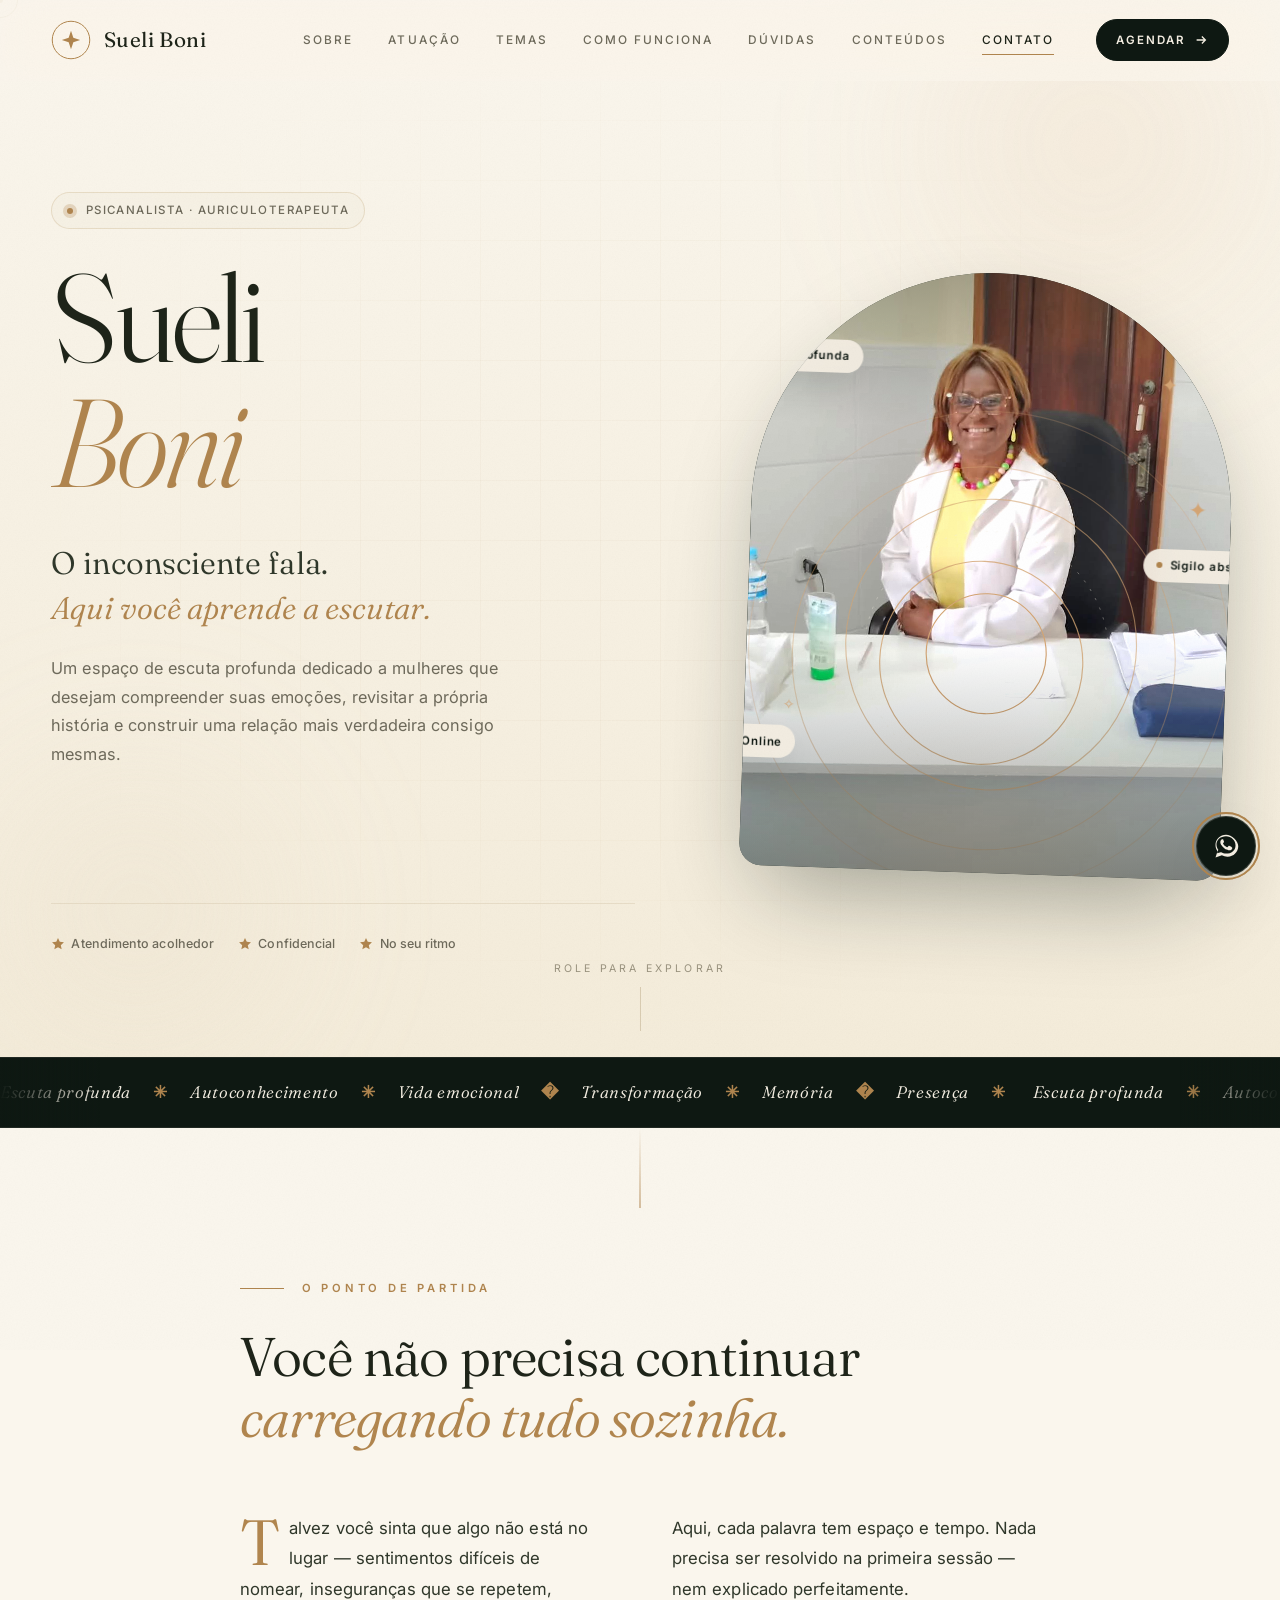
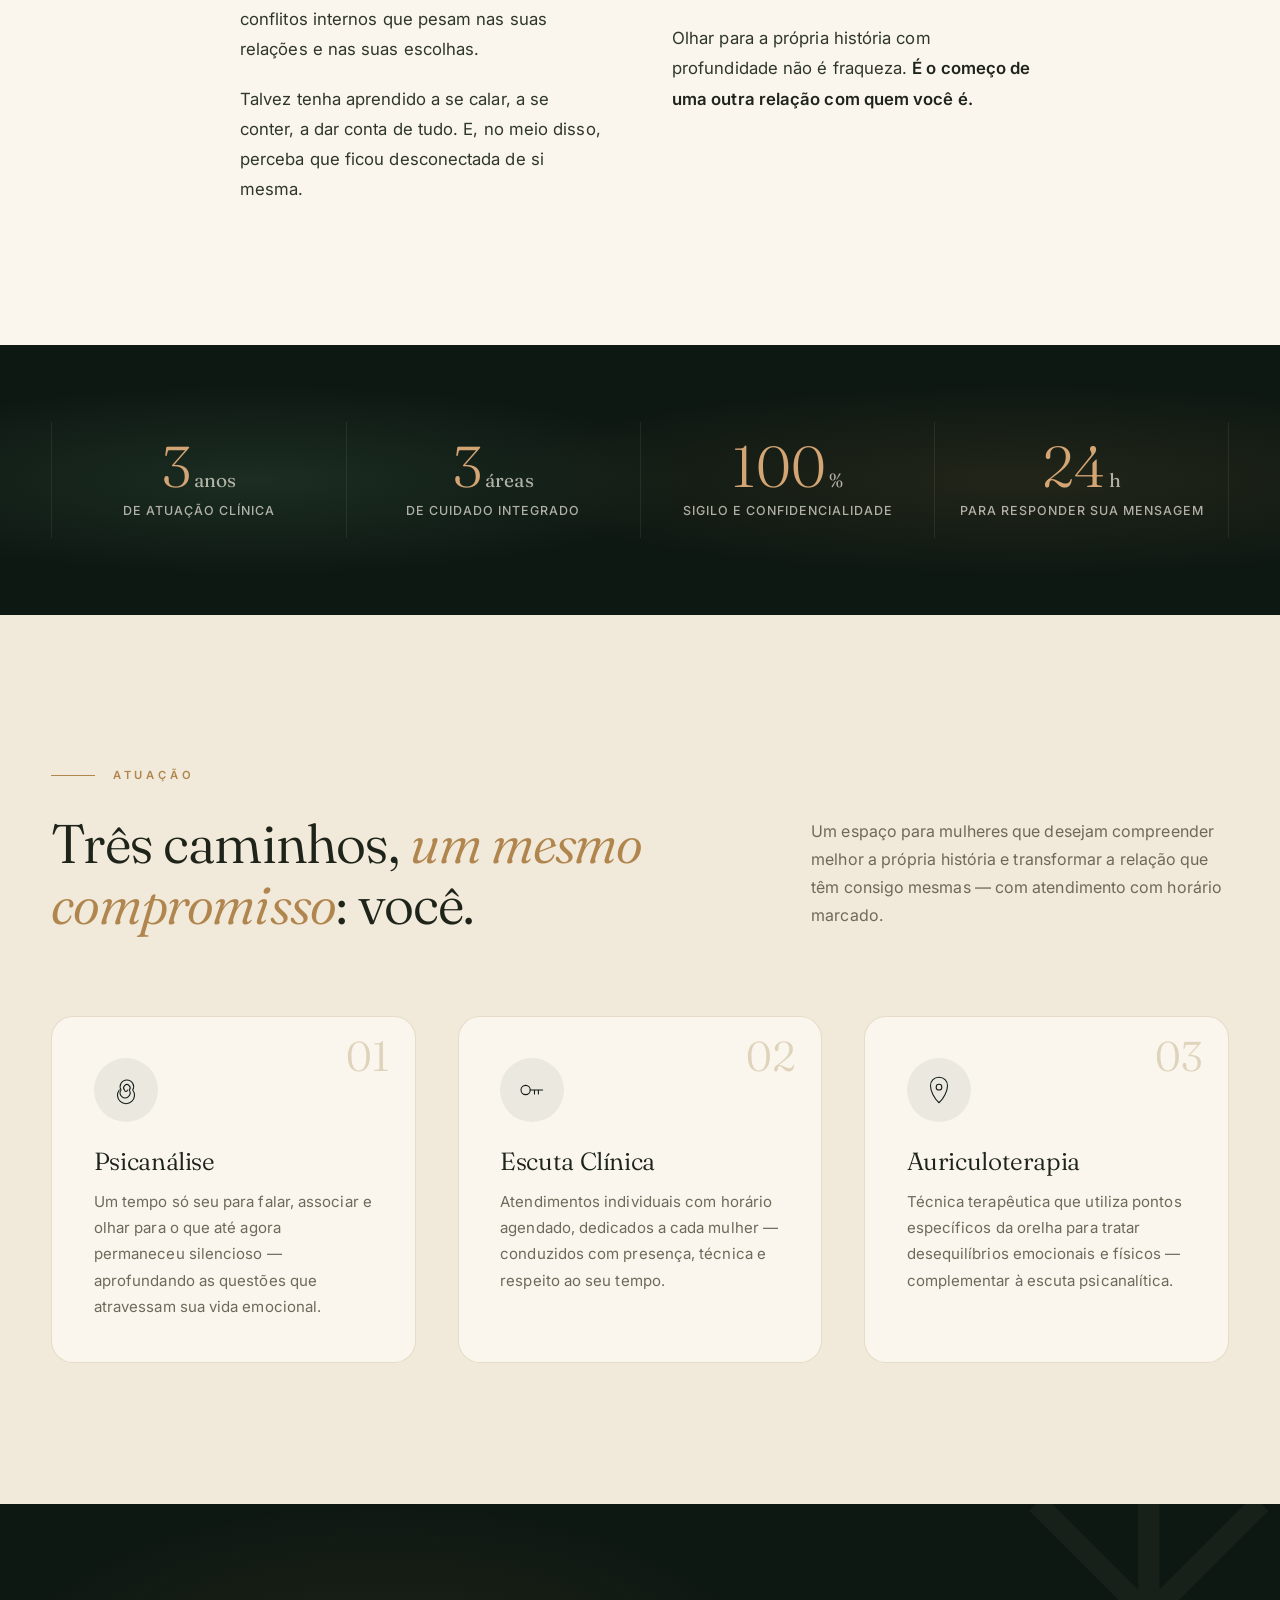
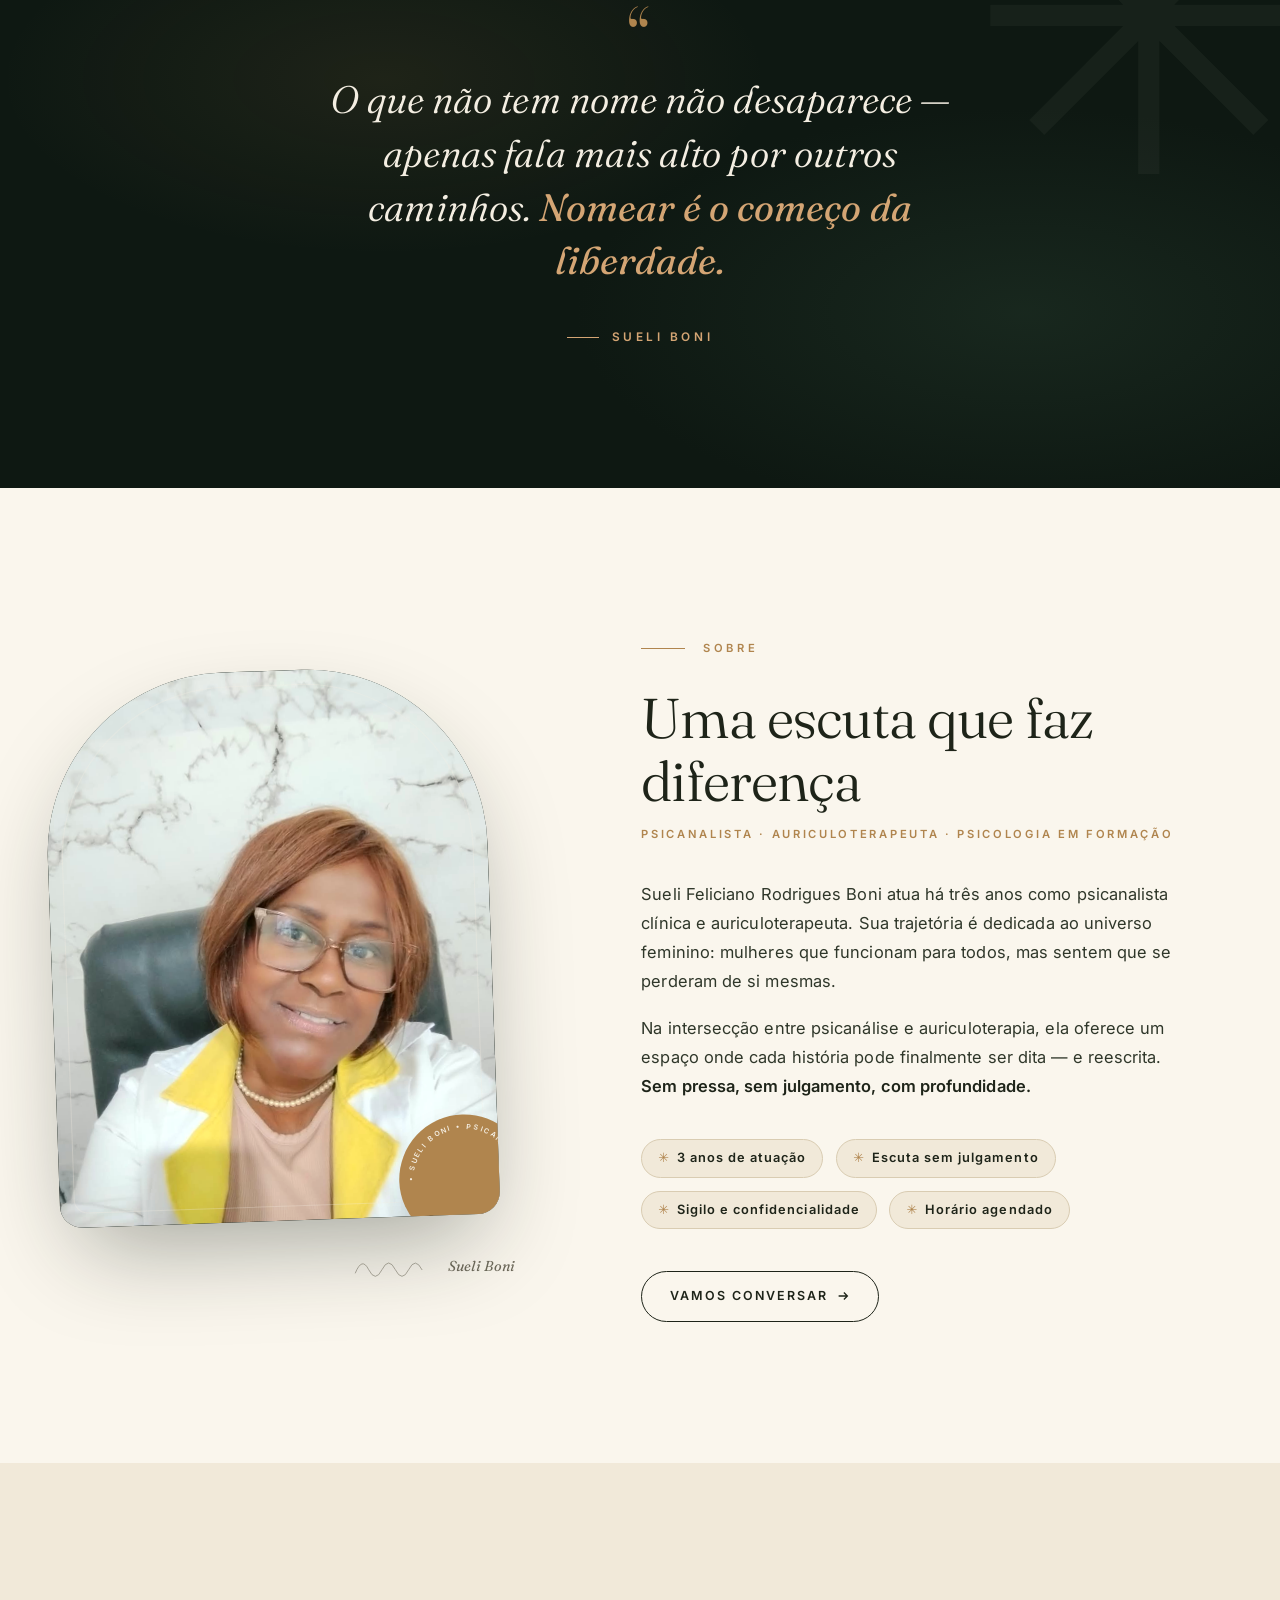
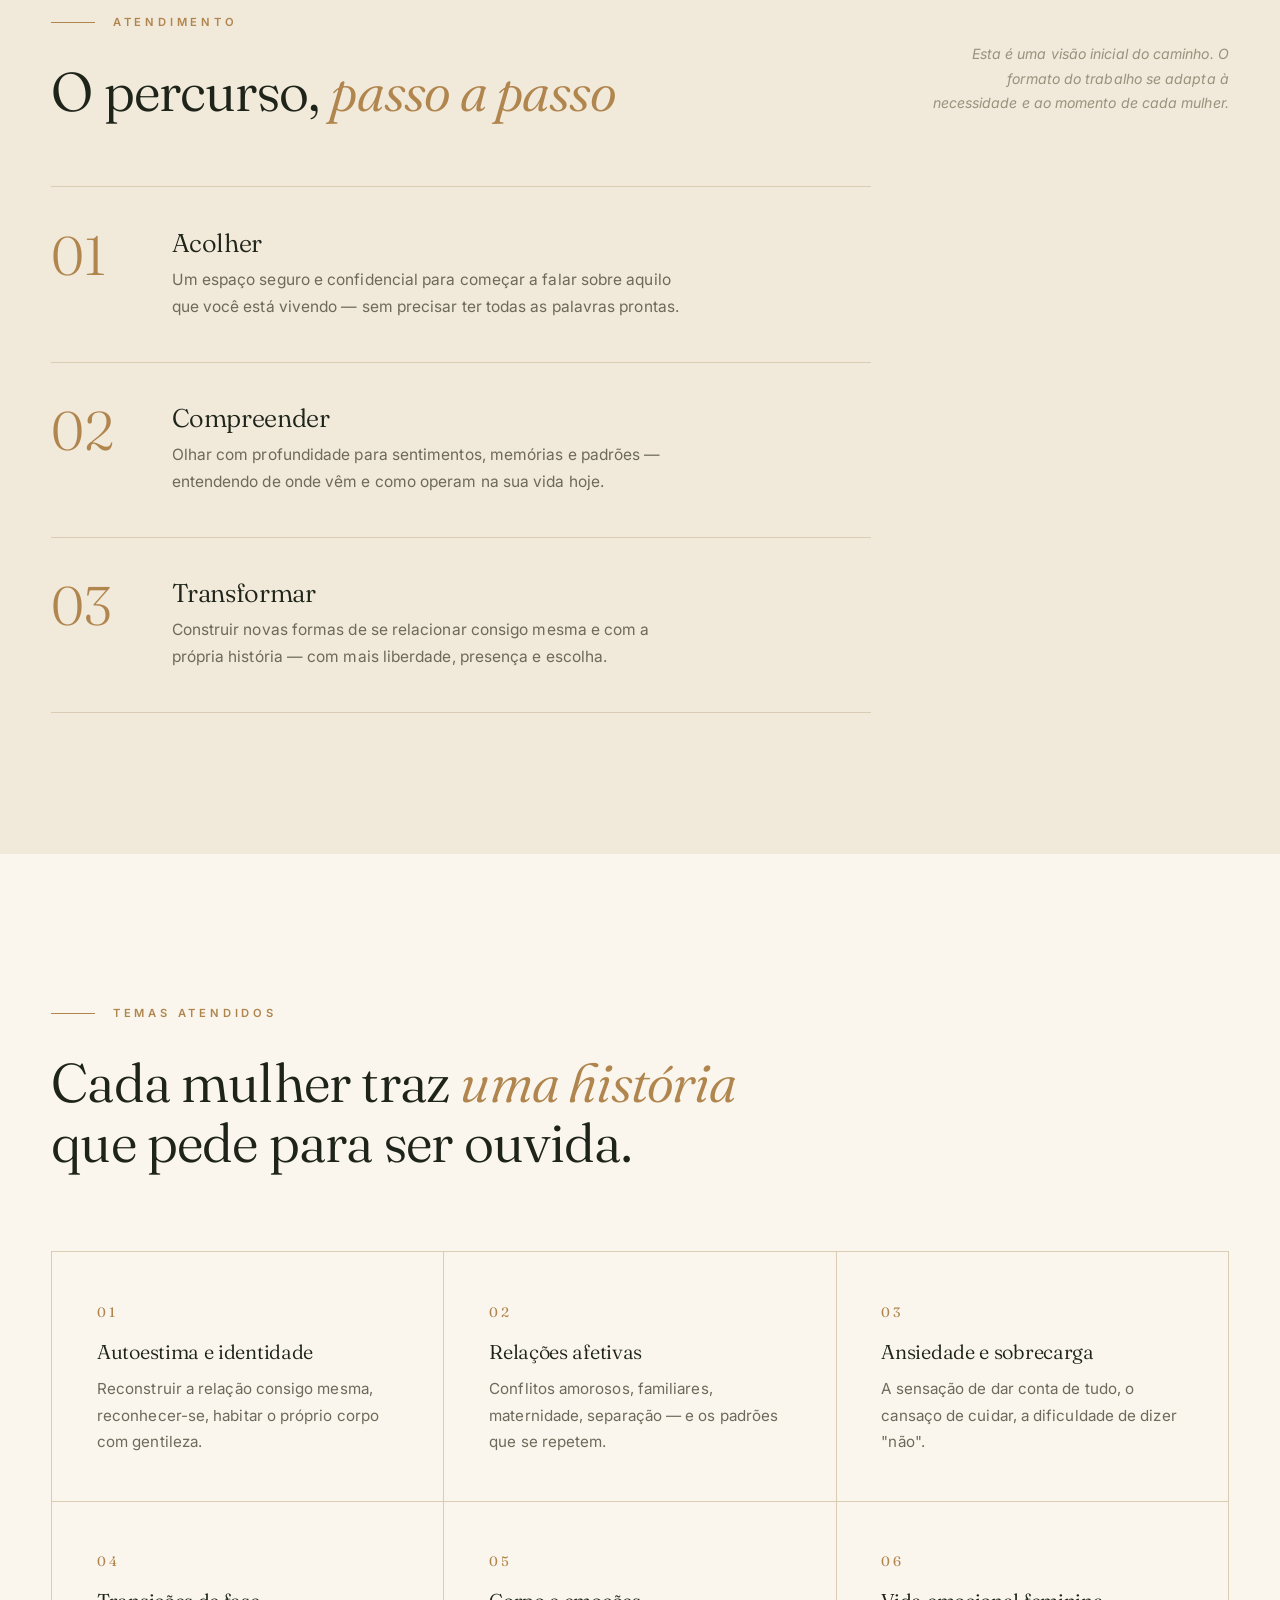
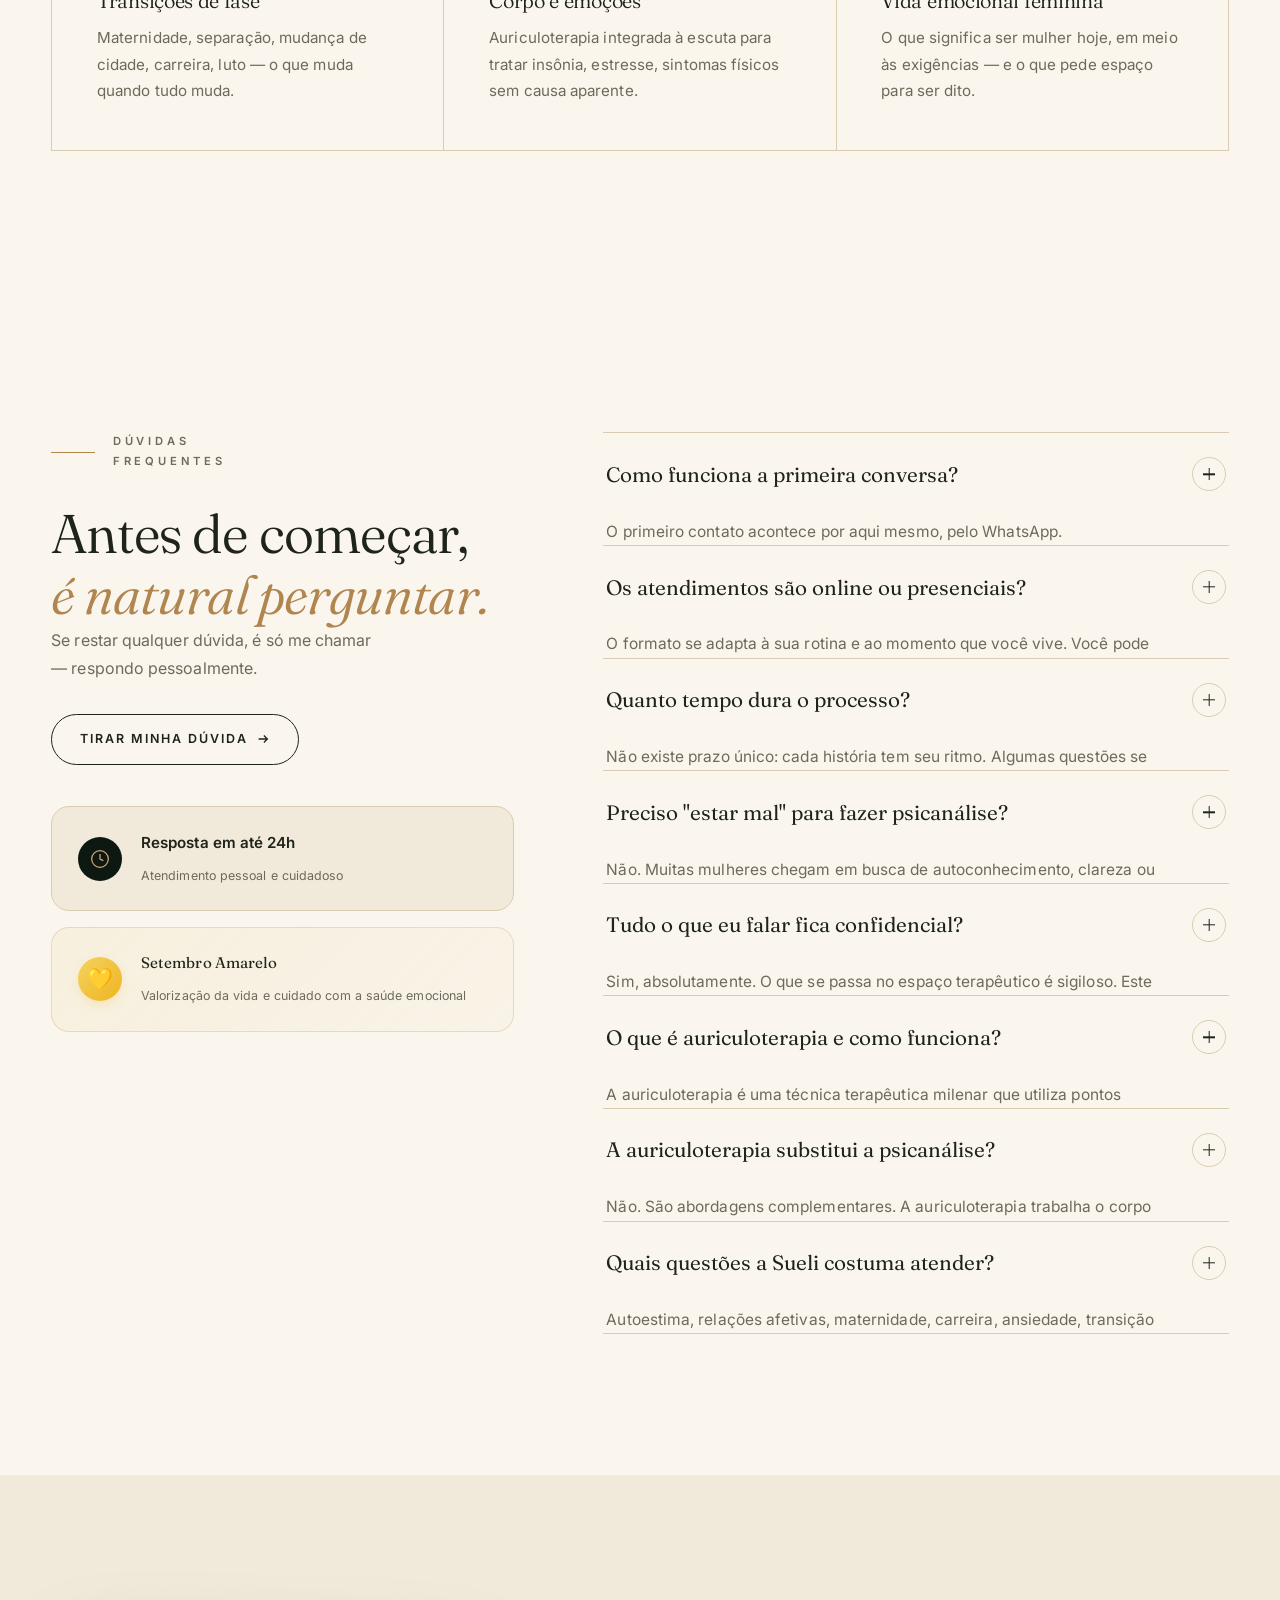
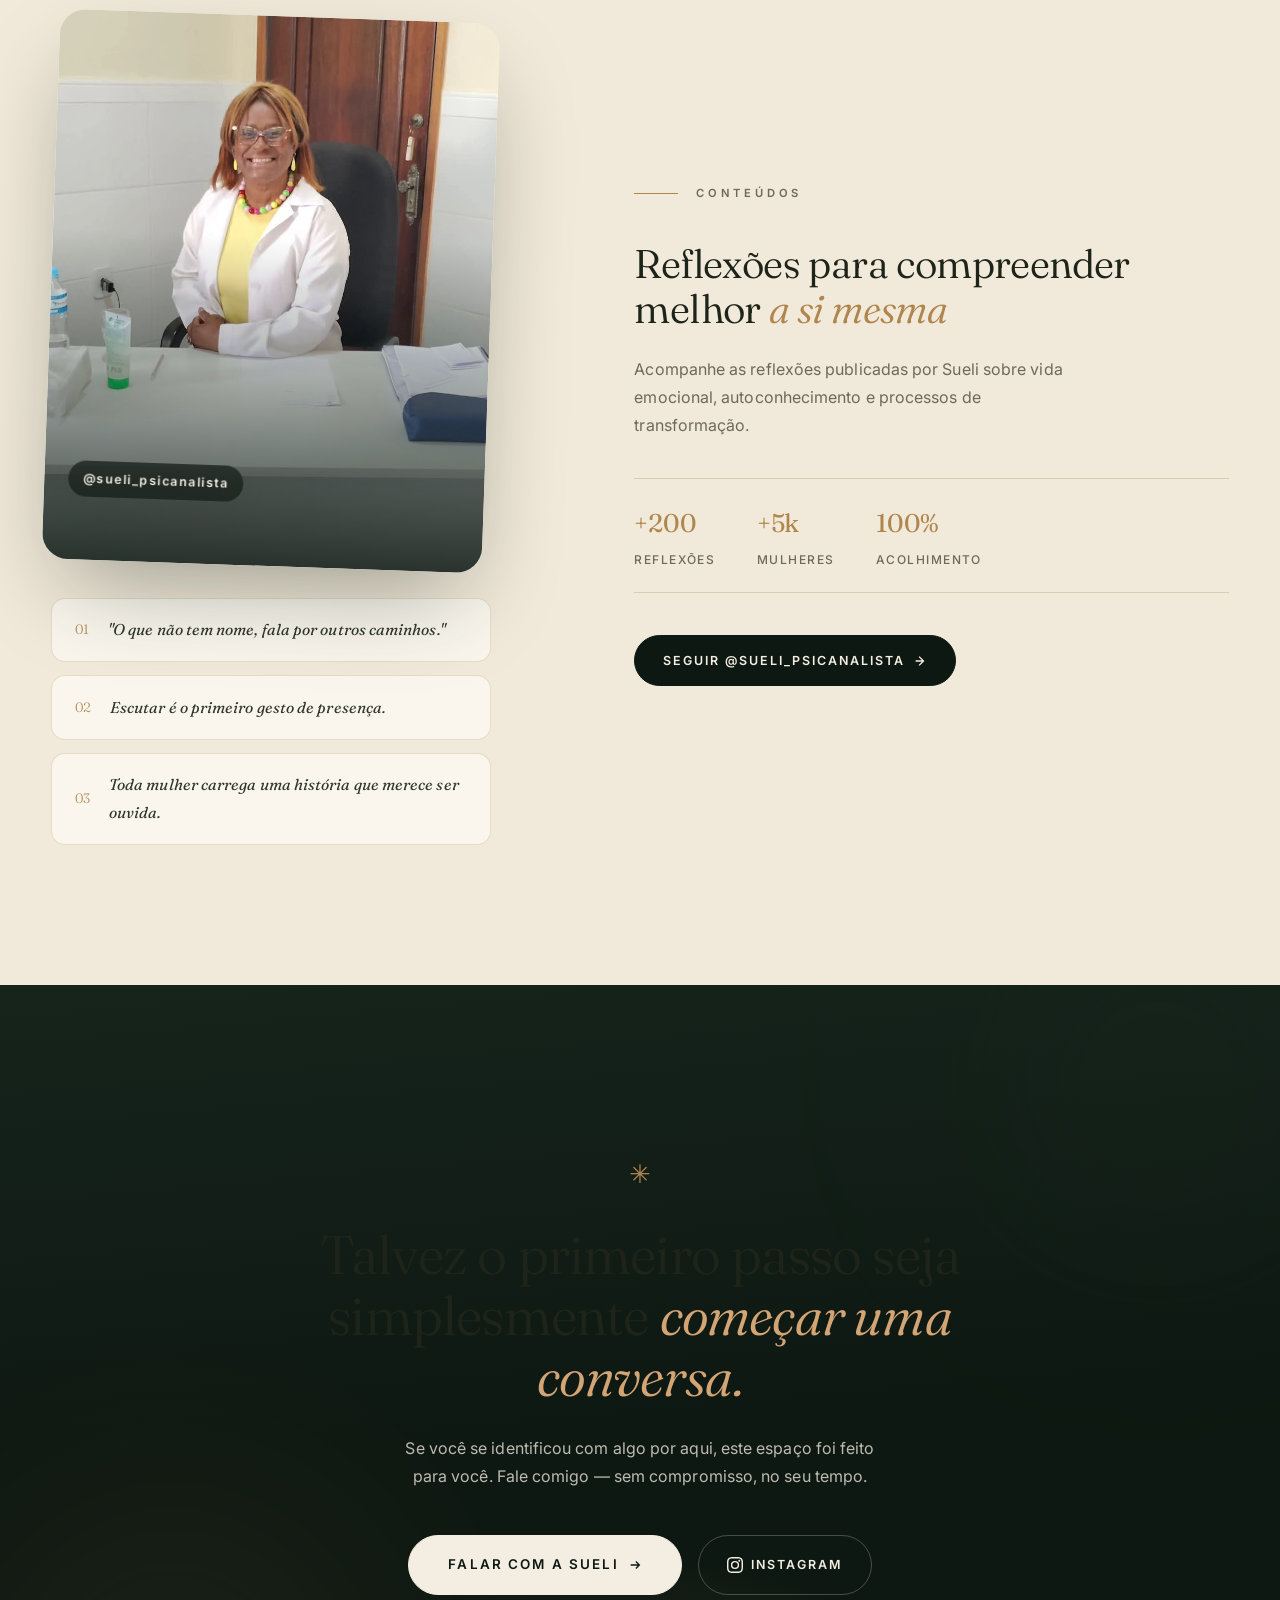
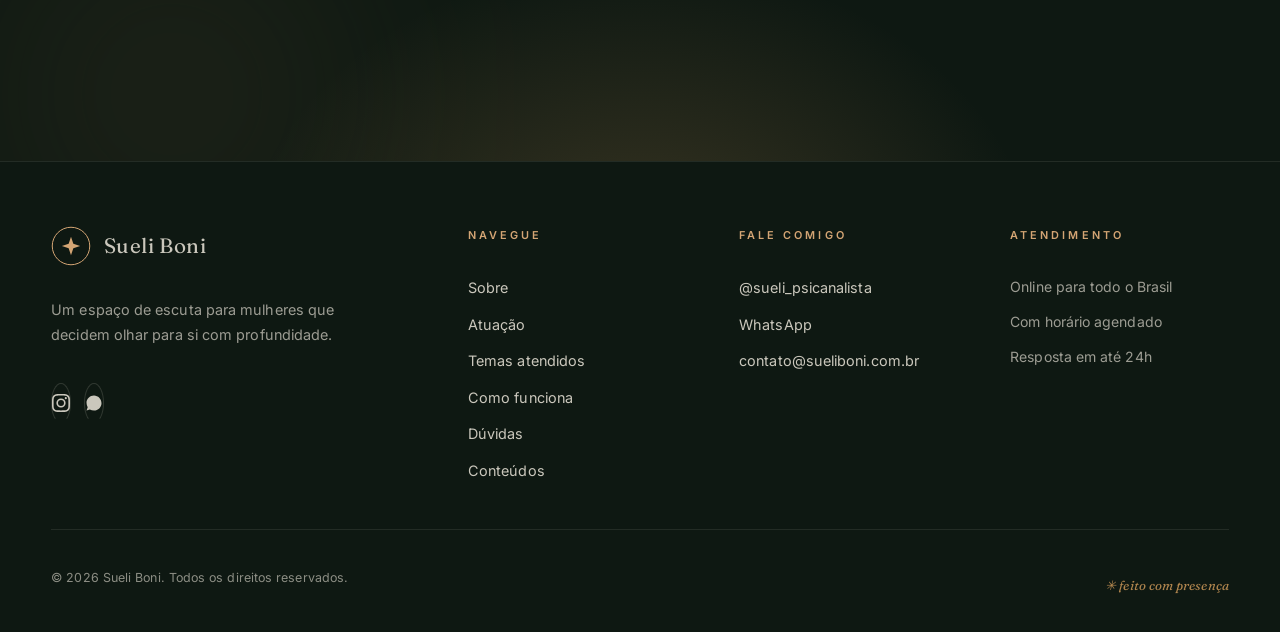
==== index.html @ 3322db3d "feat: polish final do site - PWA, SEO expandido, nova seção Temas ✨ Novidades: - Nova seção 'Temas a" ====
<!DOCTYPE html>
<html lang="pt-BR">
<head>
  <meta charset="UTF-8">
  <meta name="viewport" content="width=device-width, initial-scale=1.0">
  <title>Sueli Boni | Psicanalista · Mentora · Terapeuta das Emoções</title>
  <meta name="description" content="Sueli Boni — psicanalista clínica, auriculoterapeuta e psicóloga em formação. Três anos de escuta dedicada a mulheres que decidem olhar para si com profundidade e transformar a relação consigo mesmas.">
  <meta name="robots" content="index, follow">
  <meta name="theme-color" content="#0E1812">
  <meta name="author" content="Sueli Boni">
  <link rel="canonical" href="https://sueliboni.com.br/">

  <!-- Schema.org JSON-LD -->
  <script type="application/ld+json">
  {
    "@context": "https://schema.org",
    "@type": "Person",
    "name": "Sueli Feliciano Rodrigues Boni",
    "alternateName": "Sueli Boni",
    "jobTitle": "Psicanalista Clínica e Auriculoterapeuta",
    "description": "Psicanalista clínica, auriculoterapeuta e psicóloga em formação. Três anos de escuta dedicada a mulheres que decidem olhar para si com profundidade.",
    "url": "https://sueliboni.com.br",
    "image": "https://sueliboni.com.br/assets/fotos/sueli-hero.jpg",
    "sameAs": [
      "https://instagram.com/sueli_psicanalista"
    ],
    "knowsAbout": [
      "Psicanálise",
      "Auriculoterapia",
      "Psicologia",
      "Saúde Mental Feminina",
      "Escuta Terapêutica"
    ]
  }
  </script>

  <script type="application/ld+json">
  {
    "@context": "https://schema.org",
    "@type": "ProfessionalService",
    "name": "Sueli Boni — Psicanálise e Auriculoterapia",
    "image": "https://sueliboni.com.br/assets/fotos/sueli-hero.jpg",
    "description": "Atendimento clínico de psicanálise e auriculoterapia, online para todo o Brasil.",
    "url": "https://sueliboni.com.br",
    "telephone": "+55-21-96456-5206",
    "priceRange": "$$",
    "address": {
      "@type": "PostalAddress",
      "addressCountry": "BR"
    },
    "areaServed": {
      "@type": "Country",
      "name": "Brasil"
    }
  }
  </script>

  <!-- Open Graph -->
  <meta property="og:type" content="website">
  <meta property="og:locale" content="pt_BR">
  <meta property="og:url" content="https://sueliboni.com.br/">
  <meta property="og:title" content="Sueli Boni | Psicanalista · Auriculoterapeuta">
  <meta property="og:description" content="O processo de transformação começa quando você decide olhar para si com profundidade.">
  <meta property="og:image" content="https://sueliboni.com.br/assets/fotos/sueli-hero.jpg">
  <meta property="og:site_name" content="Sueli Boni">

  <!-- Twitter -->
  <meta name="twitter:card" content="summary_large_image">
  <meta name="twitter:title" content="Sueli Boni | Psicanalista · Auriculoterapeuta">
  <meta name="twitter:description" content="O processo de transformação começa quando você decide olhar para si com profundidade.">
  <meta name="twitter:image" content="https://sueliboni.com.br/assets/fotos/sueli-hero.jpg">

  <!-- Preconnect & Fonts -->
  <link rel="preconnect" href="https://fonts.googleapis.com">
  <link rel="preconnect" href="https://fonts.gstatic.com" crossorigin>
  <link href="https://fonts.googleapis.com/css2?family=Fraunces:ital,opsz,wght@0,9..144,300..600;1,9..144,300..600&family=Inter:wght@300;400;500;600;700&display=swap" rel="stylesheet">

  <!-- Favicon -->
  <link rel="icon" href="data:image/svg+xml,%3Csvg xmlns='http://www.w3.org/2000/svg' viewBox='0 0 64 64'%3E%3Ccircle cx='32' cy='32' r='30' fill='%230E1812'/%3E%3Ctext x='32' y='41' font-family='Georgia,serif' font-size='24' fill='%23D4A574' text-anchor='middle'%3ESB%3C/text%3E%3C/svg%3E">

  <link rel="manifest" href="manifest.json">
  <meta name="apple-mobile-web-app-capable" content="yes">
  <meta name="apple-mobile-web-app-status-bar-style" content="black-translucent">
  <meta name="apple-mobile-web-app-title" content="Sueli Boni">

  <link rel="stylesheet" href="css/style.css">
</head>
<body>

  <!-- Loader premium -->
  <div class="loader" id="loader" aria-hidden="true">
    <div class="loader__inner">
      <span class="loader__mark">SB</span>
      <span class="loader__line"></span>
    </div>
  </div>

  <!-- Cursor custom -->
  <div class="cursor" id="cursor" aria-hidden="true">
    <div class="cursor__dot"></div>
    <div class="cursor__ring"></div>
  </div>

  <!-- Barra de progresso -->
  <div class="progress" aria-hidden="true"><span id="progressBar"></span></div>

  <!-- ══════════ HEADER ══════════ -->
  <header class="header" id="topo">
    <div class="container header__inner">
      <a href="#topo" class="brand" aria-label="Sueli Boni — início">
        <span class="brand__mark" aria-hidden="true">
          <svg viewBox="0 0 48 48" fill="none">
            <circle cx="24" cy="24" r="22.5" stroke="currentColor" stroke-width="1.2"/>
            <path d="M24 13l2.8 8.2L35 24l-8.2 2.8L24 35l-2.8-8.2L13 24l8.2-2.8z" fill="currentColor"/>
          </svg>
        </span>
        <span class="brand__name">Sueli&nbsp;Boni</span>
      </a>

      <nav class="nav" id="nav" aria-label="Navegação principal">
        <a href="#sobre">Sobre</a>
        <a href="#atuacao">Atuação</a>
        <a href="#topics">Temas</a>
        <a href="#como-funciona">Como funciona</a>
        <a href="#faq">Dúvidas</a>
        <a href="#conteudos">Conteúdos</a>
        <a href="#contato">Contato</a>
      </nav>

      <a class="btn btn--primary btn--small header__cta" data-wa href="#contato" rel="noopener">
        <span>Agendar</span>
        <svg viewBox="0 0 16 16" width="14" height="14" fill="none" stroke="currentColor" stroke-width="1.5"><path d="M3 8h10M9 4l4 4-4 4"/></svg>
      </a>

      <button class="burger" id="burger" aria-label="Abrir menu" aria-expanded="false" aria-controls="nav">
        <span></span><span></span><span></span>
      </button>
    </div>
  </header>

  <main>

    <!-- ══════════ HERO �═════════ -->
    <section class="hero" aria-labelledby="hero-title">
      <div class="hero__bg" aria-hidden="true">
        <div class="hero__orb hero__orb--1"></div>
        <div class="hero__orb hero__orb--2"></div>
        <div class="hero__grid-pattern"></div>
      </div>

      <div class="container hero__grid">
        <div class="hero__content">
          <div class="hero__badge reveal">
            <span class="hero__badge-dot"></span>
            <span>Psicanalista · Auriculoterapeuta</span>
          </div>

          <h1 class="hero__name reveal" id="hero-title">
            <span class="hero__name-line">Sueli</span>
            <span class="hero__name-line hero__name-line--accent">Boni</span>
          </h1>

          <p class="hero__statement reveal">
            <span class="hero__statement-line">O inconsciente fala.</span>
            <span class="hero__statement-line hero__statement-line--italic">Aqui você aprende a escutar.</span>
          </p>

          <p class="hero__desc reveal">
            Um espaço de escuta profunda dedicado a mulheres que desejam compreender suas emoções, revisitar a própria história e construir uma relação mais verdadeira consigo mesmas.
          </p>

          <div class="hero__actions reveal">
            <a class="btn btn--primary" data-wa href="#contato" rel="noopener">
              <span>Agendar uma conversa</span>
              <svg class="btn__arrow" viewBox="0 0 16 16" width="14" height="14" fill="none" stroke="currentColor" stroke-width="1.5"><path d="M3 8h10M9 4l4 4-4 4"/></svg>
            </a>
            <a class="btn btn--ghost" href="#atuacao">
              <span>Conhecer a abordagem</span>
            </a>
          </div>

          <div class="hero__trust reveal">
            <div class="hero__trust-item">
              <svg viewBox="0 0 16 16" width="14" height="14" fill="currentColor"><path d="M8 1l2 4.5 4.8.5-3.6 3.3 1 4.7L8 11.7l-4.2 2.3 1-4.7L1.2 6l4.8-.5z"/></svg>
              <span>Atendimento acolhedor</span>
            </div>
            <div class="hero__trust-item">
              <svg viewBox="0 0 16 16" width="14" height="14" fill="currentColor"><path d="M8 1l2 4.5 4.8.5-3.6 3.3 1 4.7L8 11.7l-4.2 2.3 1-4.7L1.2 6l4.8-.5z"/></svg>
              <span>Confidencial</span>
            </div>
            <div class="hero__trust-item">
              <svg viewBox="0 0 16 16" width="14" height="14" fill="currentColor"><path d="M8 1l2 4.5 4.8.5-3.6 3.3 1 4.7L8 11.7l-4.2 2.3 1-4.7L1.2 6l4.8-.5z"/></svg>
              <span>No seu ritmo</span>
            </div>
          </div>
        </div>

        <figure class="hero__media reveal reveal--delay">
          <div class="hero-art" id="heroArt">
            <div class="hero-art__frame">
              <img class="hero-art__img" src="assets/fotos/sueli-hero.jpg" alt="Retrato profissional de Sueli Boni" width="1000" height="1792" fetchpriority="high">

              <svg class="hero-art__rings" viewBox="0 0 400 520" role="presentation" aria-hidden="true">
                <g class="rings-slow" fill="none" stroke="#D4A574" stroke-width="1">
                  <circle cx="200" cy="330" r="52"/>
                  <circle cx="196" cy="338" r="88" opacity=".8"/>
                  <circle cx="204" cy="322" r="126" opacity=".6"/>
                  <circle cx="198" cy="334" r="166" opacity=".4"/>
                  <circle cx="202" cy="328" r="208" opacity=".24"/>
                </g>
                <g class="rings-dash" fill="none" stroke="#F4EEE2" stroke-width=".8" opacity=".4">
                  <circle cx="200" cy="330" r="106" stroke-dasharray="2 7"/>
                </g>
              </svg>

              <div class="hero-art__badges">
                <span class="hero-art__badge hero-art__badge--1">
                  <span class="hero-art__badge-dot"></span>
                  Escuta profunda
                </span>
                <span class="hero-art__badge hero-art__badge--2">
                  <span class="hero-art__badge-dot"></span>
                  Sigilo absoluto
                </span>
                <span class="hero-art__badge hero-art__badge--3">
                  <span class="hero-art__badge-dot"></span>
                  Online
                </span>
              </div>

              <div class="hero-art__sparkles" aria-hidden="true">
                <span class="sparkle sparkle--1">✦</span>
                <span class="sparkle sparkle--2">✧</span>
                <span class="sparkle sparkle--3">✦</span>
              </div>
            </div>
          </div>
        </figure>
      </div>

      <div class="hero__scroll" aria-hidden="true">
        <span>role para explorar</span>
        <i></i>
      </div>
    </section>

    <!-- ══════════ MARQUEE ══════════ -->
    <div class="marquee" aria-hidden="true">
      <div class="marquee__track">
        <span>Escuta profunda <b>✳</b> Autoconhecimento <b>✳</b> Vida emocional <b>�</b> Transformação <b>✳</b> Memória <b>�</b> Presença <b>✳</b></span>
        <span>Escuta profunda <b>✳</b> Autoconhecimento <b>✳</b> Vida emocional <b>✳</b> Transformação <b>✳</b> Memória <b>✳</b> Presença <b>✳</b></span>
      </div>
    </div>

    <!-- ══════════ IDENTIFICAÇÃO ══════════ -->
    <section class="identify section" aria-labelledby="identify-title">
      <div class="container container--narrow">
        <p class="section-tag reveal">
          <span class="section-tag__line"></span>
          O ponto de partida
        </p>
        <h2 class="display reveal" id="identify-title">
          Você não precisa continuar <em>carregando tudo sozinha.</em>
        </h2>
        <div class="identify__cols">
          <div class="identify__text reveal">
            <p class="dropcap">Talvez você sinta que algo não está no lugar — sentimentos difíceis de nomear, inseguranças que se repetem, conflitos internos que pesam nas suas relações e nas suas escolhas.</p>
            <p>Talvez tenha aprendido a se calar, a se conter, a dar conta de tudo. E, no meio disso, perceba que ficou desconectada de si mesma.</p>
          </div>
          <div class="identify__text reveal reveal--delay">
            <p>Aqui, cada palavra tem espaço e tempo. Nada precisa ser resolvido na primeira sessão — nem explicado perfeitamente.</p>
            <p>Olhar para a própria história com profundidade não é fraqueza. <strong>É o começo de uma outra relação com quem você é.</strong></p>
          </div>
        </div>
      </div>
    </section>

    <!-- ══════════ NÚMEROS ══════════ -->
    <section class="stats section">
      <div class="container">
        <div class="stats__grid">
          <div class="stat reveal">
            <span class="stat__num" data-count="3">0</span><span class="stat__suffix">anos</span>
            <p class="stat__label">de atuação clínica</p>
          </div>
          <div class="stat reveal reveal--delay">
            <span class="stat__num" data-count="3">0</span><span class="stat__suffix">áreas</span>
            <p class="stat__label">de cuidado integrado</p>
          </div>
          <div class="stat reveal reveal--delay2">
            <span class="stat__num" data-count="100">0</span><span class="stat__suffix">%</span>
            <p class="stat__label">sigilo e confidencialidade</p>
          </div>
          <div class="stat reveal reveal--delay3">
            <span class="stat__num" data-count="24">0</span><span class="stat__suffix">h</span>
            <p class="stat__label">para responder sua mensagem</p>
          </div>
        </div>
      </div>
    </section>

    <!-- ══════════ ATUAÇÃO / PILARES ══════════ -->
    <section class="pillars section" id="atuacao" aria-labelledby="pillars-title">
      <div class="container">
        <div class="pillars__head">
          <div>
            <p class="section-tag reveal">
              <span class="section-tag__line"></span>
              Atuação
            </p>
            <h2 class="display reveal" id="pillars-title">Três caminhos, <em>um mesmo compromisso</em>: você.</h2>
          </div>
          <p class="pillars__intro reveal">Um espaço para mulheres que desejam compreender melhor a própria história e transformar a relação que têm consigo mesmas — com atendimento com horário marcado.</p>
        </div>

        <div class="pillars__grid">
          <article class="pillar reveal">
            <span class="pillar__num" aria-hidden="true">01</span>
            <span class="pillar__icon" aria-hidden="true">
              <svg viewBox="0 0 48 48" fill="none" stroke="currentColor" stroke-width="1.5" stroke-linecap="round"><path d="M26 24a2 2 0 1 1-4 0 4.5 4.5 0 1 1 6.5 0 7 7 0 1 1-11.5 0 9.5 9.5 0 1 1 16.5 0 12 12 0 1 1-19 0"/></svg>
            </span>
            <h3>Psicanálise</h3>
            <p>Um tempo só seu para falar, associar e olhar para o que até agora permaneceu silencioso — aprofundando as questões que atravessam sua vida emocional.</p>
            <span class="pillar__arrow" aria-hidden="true">→</span>
          </article>

          <article class="pillar reveal reveal--delay">
            <span class="pillar__num" aria-hidden="true">02</span>
            <span class="pillar__icon" aria-hidden="true">
              <svg viewBox="0 0 48 48" fill="none" stroke="currentColor" stroke-width="1.5" stroke-linecap="round" stroke-linejoin="round"><circle cx="15" cy="24" r="6.5"/><path d="M21.5 24H39M33 24v5.5M27.5 24v5.5"/></svg>
            </span>
            <h3>Escuta Clínica</h3>
            <p>Atendimentos individuais com horário agendado, dedicados a cada mulher — conduzidos com presença, técnica e respeito ao seu tempo.</p>
            <span class="pillar__arrow" aria-hidden="true">→</span>
          </article>

          <article class="pillar reveal reveal--delay2">
            <span class="pillar__num" aria-hidden="true">03</span>
            <span class="pillar__icon" aria-hidden="true">
              <svg viewBox="0 0 48 48" fill="none" stroke="currentColor" stroke-width="1.5" stroke-linecap="round" stroke-linejoin="round"><path d="M24 6c-7 0-12 5-12 12s5 18 12 24c7-6 12-17 12-24S31 6 24 6z"/><circle cx="24" cy="20" r="4"/></svg>
            </span>
            <h3>Auriculoterapia</h3>
            <p>Técnica terapêutica que utiliza pontos específicos da orelha para tratar desequilíbrios emocionais e físicos — complementar à escuta psicanalítica.</p>
            <span class="pillar__arrow" aria-hidden="true">→</span>
          </article>
        </div>
      </div>
    </section>

    <!-- ══════════ CITAÇÃO ══════════ -->
    <section class="quote-band" aria-label="Citação de Sueli Boni">
      <div class="quote-band__bg" aria-hidden="true"></div>
      <div class="container container--narrow">
        <blockquote class="quote reveal">
          <span class="quote__mark" aria-hidden="true">“</span>
          <p>O que não tem nome não desaparece — apenas fala mais alto por outros caminhos. <em>Nomear é o começo da liberdade.</em></p>
          <cite>Sueli Boni</cite>
        </blockquote>
      </div>
    </section>

    <!-- ══════════ SOBRE ══════════ -->
    <section class="about section" id="sobre" aria-labelledby="about-title">
      <div class="container about__grid">
        <figure class="about__media reveal">
          <div class="about-art">
            <img class="about-art__img" src="assets/fotos/sueli-sobre.jpg" alt="Sueli Boni em sessão profissional" width="1000" height="1792" loading="lazy">
            <div class="about-art__seal" aria-hidden="true">
              <svg viewBox="0 0 200 200">
                <defs>
                  <path id="circlePath" d="M 100,100 m -78,0 a 78,78 0 1,1 156,0 a 78,78 0 1,1 -156,0"/>
                </defs>
                <text class="about-art__seal-text">
                  <textPath href="#circlePath" startOffset="0">
                    • SUELI BONI • PSICANÁLISE • AURICULOTERAPIA •
                  </textPath>
                </text>
              </svg>
            </div>
          </div>
          <div class="about__signature">
            <svg viewBox="0 0 120 40" fill="none">
              <path d="M5 30 Q15 5, 25 25 T45 25 T65 25 T85 25 T105 25" stroke="currentColor" stroke-width="1.2" fill="none" stroke-linecap="round"/>
            </svg>
            <span>Sueli Boni</span>
          </div>
        </figure>

        <div class="about__content">
          <p class="section-tag reveal">
            <span class="section-tag__line"></span>
            Sobre
          </p>
          <h2 class="reveal" id="about-title">Uma escuta que faz diferença</h2>
          <p class="about__role reveal">Psicanalista · Auriculoterapeuta · Psicologia em formação</p>

          <div class="about__body reveal">
            <p>Sueli Feliciano Rodrigues Boni atua há três anos como psicanalista clínica e auriculoterapeuta. Sua trajetória é dedicada ao universo feminino: mulheres que funcionam para todos, mas sentem que se perderam de si mesmas.</p>
            <p>Na intersecção entre psicanálise e auriculoterapia, ela oferece um espaço onde cada história pode finalmente ser dita — e reescrita. <strong>Sem pressa, sem julgamento, com profundidade.</strong></p>
          </div>

          <ul class="about__values reveal">
            <li><span aria-hidden="true">✳</span> 3 anos de atuação</li>
            <li><span aria-hidden="true">✳</span> Escuta sem julgamento</li>
            <li><span aria-hidden="true">✳</span> Sigilo e confidencialidade</li>
            <li><span aria-hidden="true">✳</span> Horário agendado</li>
          </ul>

          <a class="btn btn--outline reveal" href="#contato" data-wa rel="noopener">
            <span>Vamos conversar</span>
            <svg class="btn__arrow" viewBox="0 0 16 16" width="14" height="14" fill="none" stroke="currentColor" stroke-width="1.5"><path d="M3 8h10M9 4l4 4-4 4"/></svg>
          </a>
        </div>
      </div>
    </section>

    <!-- ══════════ COMO FUNCIONA ══════════ -->
    <section class="how section" id="como-funciona" aria-labelledby="how-title">
      <div class="container">
        <div class="how__head">
          <div>
            <p class="section-tag reveal">
              <span class="section-tag__line"></span>
              Atendimento
            </p>
            <h2 class="display reveal" id="how-title">O percurso, <em>passo a passo</em></h2>
          </div>
          <p class="how__note reveal">Esta é uma visão inicial do caminho. O formato do trabalho se adapta à necessidade e ao momento de cada mulher.</p>
        </div>

        <ol class="steps">
          <li class="step reveal">
            <span class="step__num" aria-hidden="true">01</span>
            <div class="step__body">
              <h3>Acolher</h3>
              <p>Um espaço seguro e confidencial para começar a falar sobre aquilo que você está vivendo — sem precisar ter todas as palavras prontas.</p>
            </div>
            <div class="step__line" aria-hidden="true"></div>
          </li>

          <li class="step reveal reveal--delay">
            <span class="step__num" aria-hidden="true">02</span>
            <div class="step__body">
              <h3>Compreender</h3>
              <p>Olhar com profundidade para sentimentos, memórias e padrões — entendendo de onde vêm e como operam na sua vida hoje.</p>
            </div>
            <div class="step__line" aria-hidden="true"></div>
          </li>

          <li class="step reveal reveal--delay2">
            <span class="step__num" aria-hidden="true">03</span>
            <div class="step__body">
              <h3>Transformar</h3>
              <p>Construir novas formas de se relacionar consigo mesma e com a própria história — com mais liberdade, presença e escolha.</p>
            </div>
          </li>
        </ol>
      </div>
    </section>

    <!-- ══════════ TEMAS ATENDIDOS ══════════ -->
    <section class="topics section" aria-labelledby="topics-title">
      <div class="container">
        <div class="topics__head">
          <p class="section-tag reveal">
            <span class="section-tag__line"></span>
            Temas atendidos
          </p>
          <h2 class="display reveal" id="topics-title">Cada mulher traz <em>uma história</em> que pede para ser ouvida.</h2>
        </div>

        <div class="topics__grid">
          <div class="topic reveal">
            <span class="topic__num">01</span>
            <h3>Autoestima e identidade</h3>
            <p>Reconstruir a relação consigo mesma, reconhecer-se, habitar o próprio corpo com gentileza.</p>
          </div>
          <div class="topic reveal reveal--delay">
            <span class="topic__num">02</span>
            <h3>Relações afetivas</h3>
            <p>Conflitos amorosos, familiares, maternidade, separação — e os padrões que se repetem.</p>
          </div>
          <div class="topic reveal reveal--delay2">
            <span class="topic__num">03</span>
            <h3>Ansiedade e sobrecarga</h3>
            <p>A sensação de dar conta de tudo, o cansaço de cuidar, a dificuldade de dizer "não".</p>
          </div>
          <div class="topic reveal">
            <span class="topic__num">04</span>
            <h3>Transições de fase</h3>
            <p>Maternidade, separação, mudança de cidade, carreira, luto — o que muda quando tudo muda.</p>
          </div>
          <div class="topic reveal reveal--delay">
            <span class="topic__num">05</span>
            <h3>Corpo e emoções</h3>
            <p>Auriculoterapia integrada à escuta para tratar insônia, estresse, sintomas físicos sem causa aparente.</p>
          </div>
          <div class="topic reveal reveal--delay2">
            <span class="topic__num">06</span>
            <h3>Vida emocional feminina</h3>
            <p>O que significa ser mulher hoje, em meio às exigências — e o que pede espaço para ser dito.</p>
          </div>
        </div>
      </div>
    </section>

    <!-- ══════════ FAQ ══════════ -->
    <section class="faq section" id="faq" aria-labelledby="faq-title">
      <div class="container faq__grid">
        <div class="faq__intro">
          <p class="section-tag reveal">
            <span class="section-tag__line"></span>
            Dúvidas frequentes
          </p>
          <h2 class="display reveal" id="faq-title">Antes de começar,<br><em>é natural perguntar.</em></h2>
          <p class="reveal">Se restar qualquer dúvida, é só me chamar — respondo pessoalmente.</p>
          <a class="btn btn--outline reveal" data-wa href="#contato" rel="noopener">
            <span>Tirar minha dúvida</span>
            <svg class="btn__arrow" viewBox="0 0 16 16" width="14" height="14" fill="none" stroke="currentColor" stroke-width="1.5"><path d="M3 8h10M9 4l4 4-4 4"/></svg>
          </a>

          <div class="faq__intro-card reveal">
            <div class="faq__intro-card-icon">
              <svg viewBox="0 0 24 24" width="20" height="20" fill="none" stroke="currentColor" stroke-width="1.5"><circle cx="12" cy="12" r="10"/><path d="M12 6v6l4 2"/></svg>
            </div>
            <div>
              <strong>Resposta em até 24h</strong>
              <span>Atendimento pessoal e cuidadoso</span>
            </div>
          </div>

          <div class="faq__september reveal">
            <div class="faq__september-flag" aria-hidden="true">💛</div>
            <div>
              <strong>Setembro Amarelo</strong>
              <span>Valorização da vida e cuidado com a saúde emocional</span>
            </div>
          </div>
        </div>

        <div class="faq__list">
          <div class="faq-item reveal">
            <button class="faq-item__q" aria-expanded="false" aria-controls="faq-a1" id="faq-q1">
              <span>Como funciona a primeira conversa?</span>
              <span class="faq-item__icon" aria-hidden="true"></span>
            </button>
            <div class="faq-item__a" id="faq-a1" role="region" aria-labelledby="faq-q1">
              <p>O primeiro contato acontece por aqui mesmo, pelo WhatsApp. Conversamos sobre o que você está vivendo, eu explico como funciona o trabalho e vemos juntas o melhor caminho — sem compromisso.</p>
            </div>
          </div>

          <div class="faq-item reveal">
            <button class="faq-item__q" aria-expanded="false" aria-controls="faq-a2" id="faq-q2">
              <span>Os atendimentos são online ou presenciais?</span>
              <span class="faq-item__icon" aria-hidden="true"></span>
            </button>
            <div class="faq-item__a" id="faq-a2" role="region" aria-labelledby="faq-q2">
              <p>O formato se adapta à sua rotina e ao momento que você vive. Você pode acompanhar de onde estiver, com a mesma qualidade de escuta e de cuidado.</p>
            </div>
          </div>

          <div class="faq-item reveal">
            <button class="faq-item__q" aria-expanded="false" aria-controls="faq-a3" id="faq-q3">
              <span>Quanto tempo dura o processo?</span>
              <span class="faq-item__icon" aria-hidden="true"></span>
            </button>
            <div class="faq-item__a" id="faq-a3" role="region" aria-labelledby="faq-q3">
              <p>Não existe prazo único: cada história tem seu ritmo. Algumas questões se movimentam rápido; outras pedem um percurso mais longo. O importante é que o processo respeite o seu tempo.</p>
            </div>
          </div>

          <div class="faq-item reveal">
            <button class="faq-item__q" aria-expanded="false" aria-controls="faq-a4" id="faq-q4">
              <span>Preciso "estar mal" para fazer psicanálise?</span>
              <span class="faq-item__icon" aria-hidden="true"></span>
            </button>
            <div class="faq-item__a" id="faq-a4" role="region" aria-labelledby="faq-q4">
              <p>Não. Muitas mulheres chegam em busca de autoconhecimento, clareza ou de uma relação mais leve consigo mesmas. Não é preciso estar em crise para merecer escuta.</p>
            </div>
          </div>

          <div class="faq-item reveal">
            <button class="faq-item__q" aria-expanded="false" aria-controls="faq-a5" id="faq-q5">
              <span>Tudo o que eu falar fica confidencial?</span>
              <span class="faq-item__icon" aria-hidden="true"></span>
            </button>
            <div class="faq-item__a" id="faq-a5" role="region" aria-labelledby="faq-q5">
              <p>Sim, absolutamente. O que se passa no espaço terapêutico é sigiloso. Este é um lugar seguro para falar o que talvez nunca tenha sido dito em voz alta.</p>
            </div>
          </div>

          <div class="faq-item reveal">
            <button class="faq-item__q" aria-expanded="false" aria-controls="faq-a6" id="faq-q6">
              <span>O que é auriculoterapia e como funciona?</span>
              <span class="faq-item__icon" aria-hidden="true"></span>
            </button>
            <div class="faq-item__a" id="faq-a6" role="region" aria-labelledby="faq-q6">
              <p>A auriculoterapia é uma técnica terapêutica milenar que utiliza pontos específicos da orelha — que correspondem a todos os órgãos e sistemas do corpo — para tratar desequilíbrios físicos, emocionais e energéticos. É indolor, relaxante e complementar à escuta psicanalítica.</p>
            </div>
          </div>

          <div class="faq-item reveal">
            <button class="faq-item__q" aria-expanded="false" aria-controls="faq-a7" id="faq-q7">
              <span>A auriculoterapia substitui a psicanálise?</span>
              <span class="faq-item__icon" aria-hidden="true"></span>
            </button>
            <div class="faq-item__a" id="faq-a7" role="region" aria-labelledby="faq-q7">
              <p>Não. São abordagens complementares. A auriculoterapia trabalha o corpo e as emoções por meio de pontos energéticos; a psicanálise trabalha a fala, a história e o inconsciente. Juntas, oferecem um cuidado mais integral da mulher.</p>
            </div>
          </div>

          <div class="faq-item reveal">
            <button class="faq-item__q" aria-expanded="false" aria-controls="faq-a8" id="faq-q8">
              <span>Quais questões a Sueli costuma atender?</span>
              <span class="faq-item__icon" aria-hidden="true"></span>
            </button>
            <div class="faq-item__a" id="faq-a8" role="region" aria-labelledby="faq-q8">
              <p>Autoestima, relações afetivas, maternidade, carreira, ansiedade, transição de fases, luto, separação, identidade feminina e tudo o que pede espaço para ser escutado com profundidade.</p>
            </div>
          </div>
        </div>
      </div>
    </section>

    <!-- ══════════ INSTAGRAM / CONTEÚDOS ══════════ -->
    <section class="instagram section" id="conteudos" aria-labelledby="ig-title">
      <div class="container ig__grid">
        <figure class="ig__media reveal">
          <div class="ig-card">
            <img src="assets/fotos/sueli-ig.jpg" alt="Sueli Boni em publicação no Instagram" width="1000" height="1792" loading="lazy">
            <div class="ig-card__overlay">
              <span class="ig-card__handle">@sueli_psicanalista</span>
              <div class="ig-card__cta">
                <svg viewBox="0 0 24 24" width="20" height="20" fill="currentColor"><path d="M12 2.16c3.2 0 3.58.01 4.85.07 1.17.05 1.8.25 2.23.41.56.22.96.48 1.38.9.42.42.68.82.9 1.38.16.42.36 1.06.41 2.23.06 1.27.07 1.65.07 4.85s-.01 3.58-.07 4.85c-.05 1.17-.25 1.8-.41 2.23-.22.56-.48.96-.9 1.38a3.72 3.72 0 01-1.38.9c-.42.16-1.06.36-2.23.41-1.27.06-1.65.07-4.85.07s-3.58-.01-4.85-.07c-1.17-.05-1.8-.25-2.23-.41a3.72 3.72 0 01-1.38-.9 3.72 3.72 0 01-.9-1.38c-.16-.42-.36-1.06-.41-2.23-.06-1.27-.07-1.65-.07-4.85s.01-3.58.07-4.85c.05-1.17.25-1.8.41-2.23.22-.56.48-.96.9-1.38.42-.42.82-.68 1.38-.9.42-.16 1.06-.36 2.23-.41 1.27-.06 1.65-.07 4.85-.07M12 0C8.74 0 8.33.01 7.05.07 5.78.13 4.9.33 4.14.63a5.92 5.92 0 00-2.13 1.38A5.92 5.92 0 00.63 4.14C.33 4.9.13 5.78.07 7.05.01 8.33 0 8.74 0 12s.01 3.67.07 4.95c.06 1.27.26 2.15.56 2.91a5.92 5.92 0 001.38 2.13 5.92 5.92 0 002.13 1.38c.76.3 1.64.5 2.91.56C8.33 23.99 8.74 24 12 24s3.67-.01 4.95-.07c1.27-.06 2.15-.26 2.91-.56a6.18 6.18 0 003.51-3.51c.3-.76.5-1.64.56-2.91.06-1.28.07-1.69.07-4.95s-.01-3.67-.07-4.95c-.06-1.27-.26-2.15-.56-2.91a5.92 5.92 0 00-1.38-2.13A5.92 5.92 0 0019.86.63c-.76-.3-1.64-.5-2.91-.56C15.67.01 15.26 0 12 0zm0 5.84a6.16 6.16 0 100 12.32 6.16 6.16 0 000-12.32zm0 10.16a4 4 0 110-8 4 4 0 010 8zm6.4-11.85a1.44 1.44 0 100 2.88 1.44 1.44 0 000-2.88z"/></svg>
                <span>Seguir</span>
              </div>
            </div>
          </div>

          <div class="ig__posts">
            <div class="ig__post reveal">
              <span class="ig__post-num">01</span>
              <p>"O que não tem nome, fala por outros caminhos."</p>
            </div>
            <div class="ig__post reveal reveal--delay">
              <span class="ig__post-num">02</span>
              <p>Escutar é o primeiro gesto de presença.</p>
            </div>
            <div class="ig__post reveal reveal--delay2">
              <span class="ig__post-num">03</span>
              <p>Toda mulher carrega uma história que merece ser ouvida.</p>
            </div>
          </div>
        </figure>

        <div class="ig__content">
          <p class="section-tag reveal">
            <span class="section-tag__line"></span>
            Conteúdos
          </p>
          <h2 class="display display--sm reveal" id="ig-title">Reflexões para compreender melhor <em>a si mesma</em></h2>
          <p class="reveal">Acompanhe as reflexões publicadas por Sueli sobre vida emocional, autoconhecimento e processos de transformação.</p>

          <div class="ig__stats reveal">
            <div class="ig__stat">
              <span class="ig__stat-num">+200</span>
              <span class="ig__stat-label">reflexões</span>
            </div>
            <div class="ig__stat">
              <span class="ig__stat-num">+5k</span>
              <span class="ig__stat-label">mulheres</span>
            </div>
            <div class="ig__stat">
              <span class="ig__stat-num">100%</span>
              <span class="ig__stat-label">acolhimento</span>
            </div>
          </div>

          <a class="btn btn--primary reveal" href="https://instagram.com/sueli_psicanalista" target="_blank" rel="noopener">
            <span>Seguir @sueli_psicanalista</span>
            <svg class="btn__arrow" viewBox="0 0 16 16" width="14" height="14" fill="none" stroke="currentColor" stroke-width="1.5"><path d="M7 3l5 5-5 5M12 8H3"/></svg>
          </a>
        </div>
      </div>
    </section>

    <!-- ══════════ CTA FINAL / CONTATO ══════════ -->
    <section class="final" id="contato" aria-labelledby="final-title">
      <div class="final__bg" aria-hidden="true">
        <div class="final__orb final__orb--1"></div>
        <div class="final__orb final__orb--2"></div>
      </div>

      <div class="container container--narrow center">
        <span class="final__star reveal" aria-hidden="true">✳</span>
        <h2 class="display reveal" id="final-title">Talvez o primeiro passo seja simplesmente <em>começar uma conversa.</em></h2>
        <p class="reveal">Se você se identificou com algo por aqui, este espaço foi feito para você. Fale comigo — sem compromisso, no seu tempo.</p>

        <div class="final__actions reveal">
          <a class="btn btn--light btn--large" data-wa href="#" rel="noopener">
            <span>Falar com a Sueli</span>
            <svg class="btn__arrow" viewBox="0 0 16 16" width="14" height="14" fill="none" stroke="currentColor" stroke-width="1.5"><path d="M3 8h10M9 4l4 4-4 4"/></svg>
          </a>
          <a class="btn btn--ghost-light" href="https://instagram.com/sueli_psicanalista" target="_blank" rel="noopener">
            <svg viewBox="0 0 24 24" width="16" height="16" fill="currentColor"><path d="M12 2.16c3.2 0 3.58.01 4.85.07 1.17.05 1.8.25 2.23.41.56.22.96.48 1.38.9.42.42.68.82.9 1.38.16.42.36 1.06.41 2.23.06 1.27.07 1.65.07 4.85s-.01 3.58-.07 4.85c-.05 1.17-.25 1.8-.41 2.23-.22.56-.48.96-.9 1.38a3.72 3.72 0 01-1.38.9c-.42.16-1.06.36-2.23.41-1.27.06-1.65.07-4.85.07s-3.58-.01-4.85-.07c-1.17-.05-1.8-.25-2.23-.41a3.72 3.72 0 01-1.38-.9 3.72 3.72 0 01-.9-1.38c-.16-.42-.36-1.06-.41-2.23-.06-1.27-.07-1.65-.07-4.85s.01-3.58.07-4.85c.05-1.17.25-1.8.41-2.23.22-.56.48-.96.9-1.38.42-.42.82-.68 1.38-.9.42-.16 1.06-.36 2.23-.41 1.27-.06 1.65-.07 4.85-.07M12 0C8.74 0 8.33.01 7.05.07 5.78.13 4.9.33 4.14.63a5.92 5.92 0 00-2.13 1.38A5.92 5.92 0 00.63 4.14C.33 4.9.13 5.78.07 7.05.01 8.33 0 8.74 0 12s.01 3.67.07 4.95c.06 1.27.26 2.15.56 2.91a5.92 5.92 0 001.38 2.13 5.92 5.92 0 002.13 1.38c.76.3 1.64.5 2.91.56C8.33 23.99 8.74 24 12 24s3.67-.01 4.95-.07c1.27-.06 2.15-.26 2.91-.56a6.18 6.18 0 003.51-3.51c.3-.76.5-1.64.56-2.91.06-1.28.07-1.69.07-4.95s-.01-3.67-.07-4.95c-.06-1.27-.26-2.15-.56-2.91a5.92 5.92 0 00-1.38-2.13A5.92 5.92 0 0019.86.63c-.76-.3-1.64-.5-2.91-.56C15.67.01 15.26 0 12 0zm0 5.84a6.16 6.16 0 100 12.32 6.16 6.16 0 000-12.32zm0 10.16a4 4 0 110-8 4 4 0 010 8zm6.4-11.85a1.44 1.44 0 100 2.88 1.44 1.44 0 000-2.88z"/></svg>
            <span>Instagram</span>
          </a>
        </div>
      </div>
    </section>
  </main>

  <!-- ══════════ FOOTER ══════════ -->
  <footer class="footer">
    <div class="container footer__inner">
      <div class="footer__top">
        <div class="footer__col footer__col--brand">
          <a href="#topo" class="brand brand--footer">
            <span class="brand__mark" aria-hidden="true">
              <svg viewBox="0 0 48 48" fill="none">
                <circle cx="24" cy="24" r="22.5" stroke="currentColor" stroke-width="1.2"/>
                <path d="M24 13l2.8 8.2L35 24l-8.2 2.8L24 35l-2.8-8.2L13 24l8.2-2.8z" fill="currentColor"/>
              </svg>
            </span>
            <span class="brand__name">Sueli Boni</span>
          </a>
          <p class="footer__tagline">Um espaço de escuta para mulheres que decidem olhar para si com profundidade.</p>

          <div class="footer__social">
            <a href="https://instagram.com/sueli_psicanalista" target="_blank" rel="noopener" aria-label="Instagram">
              <svg viewBox="0 0 24 24" width="18" height="18" fill="currentColor"><path d="M12 2.16c3.2 0 3.58.01 4.85.07 1.17.05 1.8.25 2.23.41.56.22.96.48 1.38.9.42.42.68.82.9 1.38.16.42.36 1.06.41 2.23.06 1.27.07 1.65.07 4.85s-.01 3.58-.07 4.85c-.05 1.17-.25 1.8-.41 2.23-.22.56-.48.96-.9 1.38a3.72 3.72 0 01-1.38.9c-.42.16-1.06.36-2.23.41-1.27.06-1.65.07-4.85.07s-3.58-.01-4.85-.07c-1.17-.05-1.8-.25-2.23-.41a3.72 3.72 0 01-1.38-.9 3.72 3.72 0 01-.9-1.38c-.16-.42-.36-1.06-.41-2.23-.06-1.27-.07-1.65-.07-4.85s.01-3.58.07-4.85c.05-1.17.25-1.8.41-2.23.22-.56.48-.96.9-1.38.42-.42.82-.68 1.38-.9.42-.16 1.06-.36 2.23-.41 1.27-.06 1.65-.07 4.85-.07M12 0C8.74 0 8.33.01 7.05.07 5.78.13 4.9.33 4.14.63a5.92 5.92 0 00-2.13 1.38A5.92 5.92 0 00.63 4.14C.33 4.9.13 5.78.07 7.05.01 8.33 0 8.74 0 12s.01 3.67.07 4.95c.06 1.27.26 2.15.56 2.91a5.92 5.92 0 001.38 2.13 5.92 5.92 0 002.13 1.38c.76.3 1.64.5 2.91.56C8.33 23.99 8.74 24 12 24s3.67-.01 4.95-.07c1.27-.06 2.15-.26 2.91-.56a6.18 6.18 0 003.51-3.51c.3-.76.5-1.64.56-2.91.06-1.28.07-1.69.07-4.95s-.01-3.67-.07-4.95c-.06-1.27-.26-2.15-.56-2.91a5.92 5.92 0 00-1.38-2.13A5.92 5.92 0 0019.86.63c-.76-.3-1.64-.5-2.91-.56C15.67.01 15.26 0 12 0zm0 5.84a6.16 6.16 0 100 12.32 6.16 6.16 0 000-12.32zm0 10.16a4 4 0 110-8 4 4 0 010 8zm6.4-11.85a1.44 1.44 0 100 2.88 1.44 1.44 0 000-2.88z"/></svg>
            </a>
            <a data-wa href="#" aria-label="WhatsApp" rel="noopener">
              <svg viewBox="0 0 24 24" width="18" height="18" fill="currentColor"><path d="M17.5 14.4c-.3-.1-1.7-.8-2-1-.3-.1-.5-.2-.7.2-.2.3-.8 1-.9 1.1-.2.2-.3.2-.6.1s-1.2-.5-2.3-1.4c-.9-.8-1.4-1.7-1.6-2-.2-.3 0-.5.1-.6l.5-.6c.2-.2.2-.3.3-.5.1-.2 0-.4 0-.5l-.7-1.7c-.2-.4-.4-.4-.6-.4h-.5c-.2 0-.5.1-.8.4s-1 .9-1 2.3 1 2.7 1.2 2.9c.2.2 2 3.1 4.9 4.3.7.3 1.2.5 1.6.6.7.2 1.3.2 1.8.1.5-.1 1.7-.7 1.9-1.4.2-.7.2-1.2.2-1.4-.1-.1-.3-.2-.6-.3zM12 2C6.5 2 2 6.4 2 11.8c0 2.1.6 4.1 1.6 5.8L2 22l4.4-1.4c1.7.9 3.6 1.4 5.6 1.4 5.5 0 10-4.4 10-9.8S17.5 2 12 2z"/></svg>
            </a>
          </div>
        </div>

        <nav class="footer__col" aria-label="Navegação do rodapé">
          <p class="footer__heading">Navegue</p>
          <a href="#sobre">Sobre</a>
          <a href="#atuacao">Atuação</a>
          <a href="#topics">Temas atendidos</a>
          <a href="#como-funciona">Como funciona</a>
          <a href="#faq">Dúvidas</a>
          <a href="#conteudos">Conteúdos</a>
        </nav>

        <div class="footer__col">
          <p class="footer__heading">Fale comigo</p>
          <a href="https://instagram.com/sueli_psicanalista" target="_blank" rel="noopener">@sueli_psicanalista</a>
          <a data-wa href="#">WhatsApp</a>
          <a href="mailto:contato@sueliboni.com.br">contato@sueliboni.com.br</a>
        </div>

        <div class="footer__col">
          <p class="footer__heading">Atendimento</p>
          <p class="footer__info">Online para todo o Brasil</p>
          <p class="footer__info">Com horário agendado</p>
          <p class="footer__info">Resposta em até 24h</p>
        </div>
      </div>

      <div class="footer__bottom">
        <p class="footer__copy">© <span id="year"></span> Sueli Boni. Todos os direitos reservados.</p>
        <p class="footer__made" aria-hidden="true">✳ feito com presença</p>
      </div>
    </div>
  </footer>

  <!-- Botão flutuante WhatsApp -->
  <a class="wa-float" data-wa href="#" aria-label="Conversar no WhatsApp" rel="noopener">
    <svg viewBox="0 0 32 32" width="28" height="28" fill="currentColor" aria-hidden="true"><path d="M16 3C9.4 3 4 8.3 4 14.9c0 2.6.8 5 2.3 7L4 29l7.3-2.3c1.9 1 4 1.6 6.2 1.6h.5c6.6 0 12-5.3 12-11.9S22.6 3 16 3zm0 21.7c-2 0-3.9-.5-5.5-1.5l-.4-.2-4.3 1.4 1.4-4.1-.3-.4c-1.2-1.7-1.8-3.7-1.8-5.8C5.1 9 10 4.9 16 4.9s10.9 4.6 10.9 10.4-4.9 9.4-10.9 9.4zm6-7.9c-.3-.2-2-1-2.3-1.1-.3-.1-.5-.2-.8.2-.2.3-.9 1.1-1.1 1.3-.2.2-.4.3-.7.1-.3-.2-1.4-.5-2.6-1.6-1-.9-1.6-2-1.8-2.3-.2-.3 0-.5.1-.7l.6-.7c.2-.2.2-.4.3-.6.1-.2 0-.4 0-.6l-.8-2c-.2-.5-.4-.4-.6-.4h-.7c-.2 0-.6.1-.9.4-.3.3-1.2 1.1-1.2 2.8s1.2 3.2 1.4 3.4c.2.2 2.4 3.6 5.8 5.1.8.3 1.4.5 1.9.7.8.2 1.5.2 2.1.1.6-.1 1.9-.8 2.2-1.5.3-.8.3-1.4.2-1.5-.1-.2-.3-.3-.6-.4z"/></svg>
    <span class="wa-float__pulse" aria-hidden="true"></span>
  </a>

  <script src="js/main.js" defer></script>
</body>
</html>
---- css/style.css ----
/* ═══════════════════════════════════════════════════════════════
   SUELI BONI — Identidade visual "Profundidade" v2.0
   Editorial · Premium · Acolhedor e forte
   Paleta: verde-pinho profundo · marfim · latão antigo
   ═══════════════════════════════════════════════════════════════ */

:root {
  /* Cores principais */
  --pine:        #0E1812;
  --pine-2:      #16241C;
  --pine-3:      #1F3226;
  --pine-4:      #2A4433;
  --ivory:       #F4EEE2;
  --ivory-soft:  #FAF6ED;
  --paper:       #FAF6ED;
  --paper-2:     #F4ECDA;
  --cream:       #F1E9D9;
  --sand:        #E5D9C3;
  --line:        #D9CCB2;
  --line-soft:   #EDE3CC;
  --ink:         #1E2419;
  --ink-2:       #2F372A;
  --muted:       #6E6A5B;
  --muted-soft:  #8B8676;
  --taupe:       #99927E;
  --brass:       #B0854E;
  --brass-soft:  #D4A574;
  --brass-light: #E5C49A;

  /* Tipografia */
  --serif: "Fraunces", Georgia, serif;
  --sans:  "Inter", system-ui, -apple-system, sans-serif;

  /* Ritmo */
  --ease: cubic-bezier(.22, .61, .36, 1);
  --ease-bounce: cubic-bezier(.34, 1.56, .64, 1);
  --pad-y: clamp(5rem, 11vw, 9.5rem);
  --container: 1180px;

  /* Sombras */
  --shadow-sm: 0 4px 16px -4px rgba(19, 32, 25, .12);
  --shadow-md: 0 12px 32px -8px rgba(19, 32, 25, .18);
  --shadow-lg: 0 24px 64px -16px rgba(19, 32, 25, .28);
  --shadow-xl: 0 40px 96px -24px rgba(19, 32, 25, .4);
  --shadow-brass: 0 18px 38px -16px rgba(176, 133, 78, .35);
}

/* ══════════ RESET ══════════ */
*,
*::before,
*::after {
  margin: 0;
  padding: 0;
  box-sizing: border-box;
}

html {
  scroll-behavior: smooth;
  scroll-padding-top: 96px;
  -webkit-text-size-adjust: 100%;
}

@media (prefers-reduced-motion: reduce) {
  html { scroll-behavior: auto; }
  *, *::before, *::after {
    animation-duration: .001s !important;
    transition-duration: .001s !important;
  }
  .reveal { opacity: 1 !important; transform: none !important; }
}

body {
  font-family: var(--sans);
  font-weight: 400;
  background: var(--paper);
  color: var(--ink);
  line-height: 1.75;
  letter-spacing: .005em;
  -webkit-font-smoothing: antialiased;
  -moz-osx-font-smoothing: grayscale;
  overflow-x: hidden;
  text-rendering: optimizeLegibility;
}

/* Grão de papel sutil */
body::before {
  content: "";
  position: fixed;
  inset: -50%;
  z-index: 2000;
  pointer-events: none;
  background-image: url("data:image/svg+xml,%3Csvg xmlns='http://www.w3.org/2000/svg' width='300' height='300'%3E%3Cfilter id='n'%3E%3CfeTurbulence type='fractalNoise' baseFrequency='0.72' numOctaves='2' stitchTiles='stitch'/%3E%3CfeColorMatrix type='saturate' values='0'/%3E%3C/filter%3E%3Crect width='100%25' height='100%25' filter='url(%23n)'/%3E%3C/svg%3E");
  opacity: .04;
  mix-blend-mode: multiply;
}

::selection {
  background: var(--brass);
  color: var(--ivory);
}

img,
svg {
  max-width: 100%;
  display: block;
}

::-webkit-scrollbar { width: 10px; }
::-webkit-scrollbar-track { background: var(--paper); }
::-webkit-scrollbar-thumb {
  background: var(--line);
  border-radius: 99px;
  border: 2px solid var(--paper);
}
::-webkit-scrollbar-thumb:hover { background: var(--brass); }

.sr-only {
  position: absolute;
  width: 1px;
  height: 1px;
  clip-path: inset(50%);
  overflow: hidden;
  white-space: nowrap;
}

.container { width: min(1180px, 92%); margin-inline: auto; }
.container--narrow { width: min(800px, 90%); }
.center { text-align: center; }
.section { padding-block: var(--pad-y); position: relative; }

/* ══════════ LOADER ══════════ */
.loader {
  position: fixed;
  inset: 0;
  z-index: 9999;
  background: var(--pine);
  display: grid;
  place-items: center;
  transition: opacity .8s var(--ease), visibility .8s var(--ease);
}
.loader.is-hidden { opacity: 0; visibility: hidden; }

.loader__inner {
  display: flex;
  flex-direction: column;
  align-items: center;
  gap: 1.5rem;
}

.loader__mark {
  font-family: var(--serif);
  font-size: 3rem;
  color: var(--brass-soft);
  font-weight: 300;
  letter-spacing: .08em;
  animation: fadeInUp .8s var(--ease) forwards;
}

.loader__line {
  width: 60px;
  height: 1px;
  background: var(--brass);
  position: relative;
  overflow: hidden;
}
.loader__line::after {
  content: "";
  position: absolute;
  inset: 0;
  background: var(--ivory);
  transform: translateX(-100%);
  animation: loaderLine 1.4s var(--ease) infinite;
}

@keyframes loaderLine {
  0% { transform: translateX(-100%); }
  50% { transform: translateX(0); }
  100% { transform: translateX(100%); }
}
@keyframes fadeInUp {
  from { opacity: 0; transform: translateY(10px); }
  to { opacity: 1; transform: translateY(0); }
}

/* ══════════ CURSOR CUSTOM ══════════ */
.cursor {
  position: fixed;
  inset: 0;
  pointer-events: none;
  z-index: 9998;
  display: none;
}

@media (hover: hover) and (pointer: fine) {
  .cursor { display: block; }
}

.cursor__dot,
.cursor__ring {
  position: fixed;
  top: 0;
  left: 0;
  pointer-events: none;
  border-radius: 50%;
  transform: translate(-50%, -50%);
  mix-blend-mode: difference;
}

.cursor__dot {
  width: 6px;
  height: 6px;
  background: var(--ivory);
  transition: transform .15s var(--ease);
  z-index: 2;
}

.cursor__ring {
  width: 36px;
  height: 36px;
  border: 1px solid var(--ivory);
  transition: transform .35s var(--ease), width .35s var(--ease), height .35s var(--ease);
  z-index: 1;
}

.cursor.is-hover .cursor__ring {
  width: 60px;
  height: 60px;
  border-color: var(--brass-soft);
}
.cursor.is-hover .cursor__dot {
  transform: translate(-50%, -50%) scale(0);
}

/* ══════════ BARRA DE PROGRESSO ══════════ */
.progress {
  position: fixed;
  inset-inline: 0;
  top: 0;
  height: 2px;
  z-index: 120;
  background: transparent;
}
.progress span {
  display: block;
  height: 100%;
  width: 100%;
  background: linear-gradient(90deg, var(--brass) 0%, var(--brass-soft) 50%, var(--brass) 100%);
  transform-origin: left;
  transform: scaleX(0);
  transition: transform .15s linear;
}

/* ══════════ TIPOGRAFIA BASE ══════════ */
.eyebrow,
.section-tag {
  font-size: .7rem;
  font-weight: 600;
  letter-spacing: .34em;
  text-transform: uppercase;
  color: var(--brass);
  margin-bottom: 1.8rem;
  display: inline-flex;
  align-items: center;
  gap: 1.1rem;
}

.section-tag__line {
  width: 44px;
  height: 1px;
  background: var(--brass);
  flex: none;
}

.display,
h1,
h2,
h3 {
  font-family: var(--serif);
  font-weight: 340;
  line-height: 1.12;
  letter-spacing: -.015em;
  color: var(--ink);
}

.display { font-size: clamp(1.95rem, 4.6vw, 3.4rem); }
.display em { font-style: italic; color: var(--brass); }
.display--sm { font-size: clamp(1.65rem, 3.6vw, 2.5rem); }

p { color: var(--ink-2); }
p + p { margin-top: 1.15em; }

strong { font-weight: 600; color: var(--ink); }

a { color: inherit; }

:focus-visible {
  outline: 2px solid var(--brass);
  outline-offset: 3px;
  border-radius: 4px;
}

/* ══════════ BOTÕES ══════════ */
.btn {
  display: inline-flex;
  align-items: center;
  justify-content: center;
  gap: .7em;
  font-family: var(--sans);
  font-size: .78rem;
  font-weight: 600;
  letter-spacing: .16em;
  text-transform: uppercase;
  padding: 1.1em 2.2em;
  border-radius: 999px;
  text-decoration: none;
  cursor: pointer;
  white-space: nowrap;
  position: relative;
  overflow: hidden;
  border: 1px solid transparent;
  transition: background .45s var(--ease), color .45s var(--ease),
              border-color .45s var(--ease), transform .45s var(--ease),
              box-shadow .45s var(--ease);
}

.btn__arrow {
  display: inline-block;
  transition: transform .45s var(--ease);
}
.btn:hover .btn__arrow { transform: translateX(4px); }

/* Efeito de preenchimento no hover */
.btn::before {
  content: "";
  position: absolute;
  inset: 0;
  background: currentColor;
  transform: scaleX(0);
  transform-origin: right;
  transition: transform .55s var(--ease);
  z-index: 0;
  opacity: .06;
}
.btn:hover::before { transform: scaleX(1); transform-origin: left; }
.btn > * { position: relative; z-index: 1; }

.btn--primary { background: var(--pine); color: var(--ivory); border-color: var(--pine); }
.btn--primary:hover { background: var(--brass); color: var(--ivory); border-color: var(--brass); transform: translateY(-2px); box-shadow: var(--shadow-brass); }

.btn--ghost { border-color: var(--line); color: var(--ink); background: transparent; }
.btn--ghost:hover { border-color: var(--pine); background: var(--pine); color: var(--ivory); transform: translateY(-2px); }

.btn--outline { border-color: var(--ink); color: var(--ink); background: transparent; }
.btn--outline:hover { background: var(--ink); color: var(--ivory); transform: translateY(-2px); }

.btn--light { background: var(--ivory); color: var(--pine); border-color: var(--ivory); }
.btn--light:hover { background: var(--brass); color: var(--ivory); border-color: var(--brass); transform: translateY(-2px); box-shadow: 0 18px 38px -14px rgba(0, 0, 0, .5); }

.btn--ghost-light { border: 1px solid rgba(244, 238, 226, .25); color: var(--ivory); background: transparent; }
.btn--ghost-light:hover { background: var(--ivory); color: var(--pine); transform: translateY(-2px); }

.btn--small { padding: .85em 1.7em; font-size: .72rem; }
.btn--large { padding: 1.3em 2.9em; font-size: .84rem; }

/* ══════════ HEADER ══════════ */
.header {
  position: fixed;
  inset-inline: 0;
  top: 0;
  z-index: 100;
  background: color-mix(in srgb, var(--paper) 80%, transparent);
  backdrop-filter: blur(20px) saturate(180%);
  -webkit-backdrop-filter: blur(20px) saturate(180%);
  border-bottom: 1px solid transparent;
  transition: border-color .5s var(--ease), background .5s var(--ease), padding .5s var(--ease);
}
.header.is-scrolled {
  border-bottom-color: color-mix(in srgb, var(--line) 55%, transparent);
  background: color-mix(in srgb, var(--paper) 92%, transparent);
}

.header__inner {
  display: flex;
  align-items: center;
  gap: 2.6rem;
  height: 80px;
  transition: height .4s var(--ease);
}
.header.is-scrolled .header__inner { height: 68px; }

.brand {
  display: inline-flex;
  align-items: center;
  gap: .8rem;
  text-decoration: none;
  color: var(--ink);
  margin-right: auto;
}
.brand--footer { color: var(--ivory); margin-right: 0; margin-bottom: 1.2rem; }
.brand--footer .brand__mark { color: var(--brass-soft); }

.brand__mark {
  width: 40px;
  height: 40px;
  color: var(--brass);
  flex: none;
  transition: transform .8s var(--ease);
}
.brand:hover .brand__mark { transform: rotate(180deg); }

.brand__name {
  font-family: var(--serif);
  font-size: 1.3rem;
  letter-spacing: .02em;
  font-weight: 400;
}

.nav { display: flex; gap: 2.2rem; }
.nav a {
  font-size: .74rem;
  font-weight: 500;
  letter-spacing: .17em;
  text-transform: uppercase;
  color: var(--muted);
  text-decoration: none;
  position: relative;
  padding-block: .4em;
  transition: color .35s var(--ease);
}
.nav a::after {
  content: "";
  position: absolute;
  left: 0;
  bottom: 0;
  height: 1px;
  width: 0;
  background: var(--brass);
  transition: width .45s var(--ease);
}
.nav a:hover,
.nav a.is-active { color: var(--ink); }
.nav a:hover::after,
.nav a.is-active::after { width: 100%; }

.burger {
  display: none;
  background: none;
  border: 0;
  cursor: pointer;
  padding: .6rem;
  z-index: 110;
}
.burger span {
  display: block;
  width: 26px;
  height: 1.6px;
  background: var(--ink);
  margin: 6px 0;
  transition: transform .4s var(--ease), opacity .4s var(--ease), background .4s var(--ease);
}
.burger[aria-expanded="true"] span:nth-child(1) { transform: translateY(7.6px) rotate(45deg); }
.burger[aria-expanded="true"] span:nth-child(2) { opacity: 0; }
.burger[aria-expanded="true"] span:nth-child(3) { transform: translateY(-7.6px) rotate(-45deg); }

/* ══════════ HERO ══════════ */
.hero {
  position: relative;
  padding-top: calc(80px + clamp(4rem, 9vw, 7rem));
  padding-bottom: clamp(4rem, 8vw, 7rem);
  overflow: hidden;
  background: linear-gradient(180deg, var(--paper) 0%, var(--paper-2) 100%);
}

.hero__bg {
  position: absolute;
  inset: 0;
  pointer-events: none;
  z-index: 0;
}

.hero__orb {
  position: absolute;
  border-radius: 50%;
  filter: blur(80px);
  opacity: .55;
  animation: floatOrb 14s ease-in-out infinite;
}

.hero__orb--1 {
  width: 500px;
  height: 500px;
  background: radial-gradient(circle, color-mix(in srgb, var(--brass-soft) 30%, transparent), transparent 70%);
  top: -10%;
  right: -5%;
  animation-delay: -3s;
}

.hero__orb--2 {
  width: 400px;
  height: 400px;
  background: radial-gradient(circle, color-mix(in srgb, var(--sand) 60%, transparent), transparent 70%);
  bottom: -5%;
  left: -5%;
}

@keyframes floatOrb {
  0%, 100% { transform: translate(0, 0); }
  50% { transform: translate(40px, -30px); }
}

.hero__grid-pattern {
  position: absolute;
  inset: 0;
  background-image:
    linear-gradient(rgba(176, 133, 78, .04) 1px, transparent 1px),
    linear-gradient(90deg, rgba(176, 133, 78, .04) 1px, transparent 1px);
  background-size: 60px 60px;
  mask-image: radial-gradient(ellipse at center, black 30%, transparent 70%);
  -webkit-mask-image: radial-gradient(ellipse at center, black 30%, transparent 70%);
}

.hero__grid {
  position: relative;
  z-index: 1;
  display: grid;
  grid-template-columns: 1.06fr .94fr;
  gap: clamp(3rem, 6vw, 6rem);
  align-items: center;
}

.hero__badge {
  display: inline-flex;
  align-items: center;
  gap: .8rem;
  padding: .65em 1.3em;
  background: color-mix(in srgb, var(--ivory) 60%, transparent);
  backdrop-filter: blur(10px);
  border: 1px solid color-mix(in srgb, var(--brass) 20%, transparent);
  border-radius: 999px;
  font-size: .72rem;
  font-weight: 500;
  letter-spacing: .12em;
  text-transform: uppercase;
  color: var(--muted);
  margin-bottom: 1.8rem;
}

.hero__badge-dot {
  width: 6px;
  height: 6px;
  border-radius: 50%;
  background: var(--brass);
  box-shadow: 0 0 0 4px color-mix(in srgb, var(--brass) 25%, transparent);
  animation: pulseDot 2s ease-in-out infinite;
}

@keyframes pulseDot {
  0%, 100% { box-shadow: 0 0 0 4px color-mix(in srgb, var(--brass) 25%, transparent); }
  50% { box-shadow: 0 0 0 8px color-mix(in srgb, var(--brass) 10%, transparent); }
}

.hero__name {
  font-size: clamp(3.8rem, 10vw, 7.8rem);
  font-weight: 320;
  letter-spacing: -.03em;
  line-height: .95;
  margin-bottom: clamp(1.8rem, 4vw, 2.6rem);
  display: flex;
  flex-direction: column;
  gap: .05em;
}

.hero__name-line {
  display: block;
  overflow: hidden;
}

.hero__name-line--accent {
  font-style: italic;
  color: var(--brass);
  font-weight: 300;
}

.hero__statement {
  font-family: var(--serif);
  font-weight: 340;
  font-size: clamp(1.4rem, 2.8vw, 1.95rem);
  line-height: 1.3;
  max-width: 22ch;
  margin-bottom: 1.6rem;
  display: flex;
  flex-direction: column;
  gap: .15em;
}

.hero__statement-line {
  display: block;
}

.hero__statement-line--italic {
  font-style: italic;
  color: var(--brass);
}

.hero__desc {
  max-width: 48ch;
  color: var(--muted);
  margin-bottom: 2.6rem;
  font-size: 1.02rem;
}

.hero__actions {
  display: flex;
  flex-wrap: wrap;
  gap: 1rem;
  margin-bottom: 2.6rem;
}

.hero__trust {
  display: flex;
  flex-wrap: wrap;
  gap: 1.5rem;
  padding-top: 1.8rem;
  border-top: 1px solid color-mix(in srgb, var(--line) 50%, transparent);
}

.hero__trust-item {
  display: inline-flex;
  align-items: center;
  gap: .5em;
  font-size: .78rem;
  color: var(--muted);
  font-weight: 500;
}

.hero__trust-item svg {
  color: var(--brass);
}

/* Arte do hero */
.hero__media {
  position: relative;
}

.hero-art {
  position: relative;
}

.hero-art__frame {
  width: 100%;
  aspect-ratio: 4/5;
  max-width: 480px;
  margin-left: auto;
  background: linear-gradient(168deg, var(--pine-2), var(--pine) 58%, #0A120E);
  border-radius: 240px 240px 22px 22px;
  box-shadow: var(--shadow-xl);
  overflow: hidden;
  position: relative;
  transform: rotate(2deg);
  transition: transform .8s var(--ease);
}

.hero-art__frame:hover { transform: rotate(0deg); }

.hero-art__img {
  position: absolute;
  inset: 0;
  width: 100%;
  height: 100%;
  object-fit: cover;
  object-position: center 35%;
  filter: contrast(1.05) saturate(1.05);
}

.hero-art__frame::before {
  content: "";
  position: absolute;
  inset: 0;
  z-index: 2;
  pointer-events: none;
  background:
    radial-gradient(90% 60% at 50% 108%, rgba(212, 165, 116, .18), transparent 60%),
    linear-gradient(180deg, rgba(14, 24, 18, .28) 0%, transparent 26%, transparent 62%, rgba(14, 24, 18, .42) 100%);
}

.hero-art__rings {
  position: absolute;
  inset: 0;
  width: 100%;
  height: 100%;
  z-index: 1;
  pointer-events: none;
}

.rings-slow {
  transform-box: view-box;
  transform-origin: 200px 330px;
  animation: spin 90s linear infinite;
}

.rings-dash {
  transform-box: view-box;
  transform-origin: 200px 330px;
  animation: spin 60s linear infinite reverse;
}

@keyframes spin { to { transform: rotate(360deg); } }

.hero-art__badges {
  position: absolute;
  inset: 0;
  z-index: 3;
  pointer-events: none;
}

.hero-art__badge {
  position: absolute;
  display: inline-flex;
  align-items: center;
  gap: .5rem;
  background: rgba(244, 238, 226, .95);
  backdrop-filter: blur(12px);
  padding: .55em 1.1em;
  border-radius: 999px;
  font-size: .72rem;
  font-weight: 600;
  letter-spacing: .08em;
  color: var(--pine);
  box-shadow: var(--shadow-md);
  animation: floatBadge 6s ease-in-out infinite;
}

.hero-art__badge-dot {
  width: 6px;
  height: 6px;
  border-radius: 50%;
  background: var(--brass);
}

.hero-art__badge--1 {
  top: 12%;
  left: -8%;
  animation-delay: -2s;
}

.hero-art__badge--2 {
  top: 45%;
  right: -10%;
  animation-delay: -4s;
}

.hero-art__badge--3 {
  bottom: 18%;
  left: -6%;
  animation-delay: -1s;
}

@keyframes floatBadge {
  0%, 100% { transform: translateY(0); }
  50% { transform: translateY(-8px); }
}

.hero-art__sparkles {
  position: absolute;
  inset: 0;
  z-index: 3;
  pointer-events: none;
}

.sparkle {
  position: absolute;
  color: var(--brass-soft);
  font-size: 1.2rem;
  animation: sparkleAnim 3s ease-in-out infinite;
}

.sparkle--1 { top: 15%; right: 12%; animation-delay: 0s; }
.sparkle--2 { bottom: 25%; left: 8%; animation-delay: -1s; font-size: .9rem; }
.sparkle--3 { top: 35%; right: 5%; animation-delay: -2s; font-size: 1.4rem; }

@keyframes sparkleAnim {
  0%, 100% { opacity: .3; transform: scale(.8); }
  50% { opacity: 1; transform: scale(1.2); }
}

/* Indicador de rolagem */
.hero__scroll {
  position: absolute;
  left: 50%;
  bottom: 1.6rem;
  transform: translateX(-50%);
  display: flex;
  flex-direction: column;
  align-items: center;
  gap: .55rem;
  color: var(--taupe);
  font-size: .66rem;
  letter-spacing: .3em;
  text-transform: uppercase;
  z-index: 2;
}

.hero__scroll i {
  width: 1px;
  height: 44px;
  background: var(--line);
  position: relative;
  overflow: hidden;
}

.hero__scroll i::after {
  content: "";
  position: absolute;
  inset-inline: 0;
  top: -50%;
  height: 50%;
  background: var(--brass);
  animation: drip 2.2s var(--ease) infinite;
}

@keyframes drip { to { top: 110%; } }

/* ══════════ MARQUEE ══════════ */
.marquee {
  background: var(--pine);
  color: var(--ivory);
  padding-block: 1.25rem;
  overflow: hidden;
  white-space: nowrap;
  border-block: 1px solid rgba(244, 238, 226, .08);
  position: relative;
}

.marquee::before,
.marquee::after {
  content: "";
  position: absolute;
  top: 0;
  bottom: 0;
  width: 100px;
  z-index: 2;
  pointer-events: none;
}

.marquee::before {
  left: 0;
  background: linear-gradient(90deg, var(--pine), transparent);
}

.marquee::after {
  right: 0;
  background: linear-gradient(-90deg, var(--pine), transparent);
}

.marquee__track {
  display: inline-flex;
  animation: marquee 35s linear infinite;
}

.marquee__track span {
  font-family: var(--serif);
  font-size: 1.05rem;
  font-weight: 340;
  font-style: italic;
  letter-spacing: .04em;
  padding-right: .5em;
}

.marquee b {
  color: var(--brass);
  font-style: normal;
  margin-inline: 1.1em;
}

@keyframes marquee { to { transform: translateX(-50%); } }
.marquee:hover .marquee__track { animation-play-state: paused; }

/* ══════════ IDENTIFICAÇÃO ══════════ */
.identify { background: var(--paper); position: relative; }

.identify::before {
  content: "";
  position: absolute;
  top: 0;
  left: 50%;
  transform: translateX(-50%);
  width: 1px;
  height: 80px;
  background: linear-gradient(180deg, transparent, var(--brass));
}

.identify .display {
  margin-bottom: clamp(2.6rem, 6vw, 4rem);
  max-width: 22ch;
}

.identify__cols {
  display: grid;
  grid-template-columns: 1fr 1fr;
  gap: clamp(2rem, 5vw, 4.5rem);
}

.identify__text {
  color: var(--muted);
  font-size: 1.05rem;
  line-height: 1.8;
}

.dropcap::first-letter {
  font-family: var(--serif);
  font-weight: 340;
  font-size: 3.8em;
  line-height: .82;
  color: var(--brass);
  float: left;
  padding-right: .14em;
  padding-top: .05em;
}

/* ══════════ STATS ══════════ */
.stats {
  background: var(--pine);
  color: var(--ivory);
  padding-block: clamp(3rem, 6vw, 5rem);
  position: relative;
  overflow: hidden;
}

.stats::before {
  content: "";
  position: absolute;
  inset: 0;
  background:
    radial-gradient(60% 50% at 80% 50%, color-mix(in srgb, var(--brass) 12%, transparent), transparent 70%),
    radial-gradient(50% 50% at 20% 50%, color-mix(in srgb, var(--pine-3) 80%, transparent), transparent 70%);
}

.stats__grid {
  position: relative;
  display: grid;
  grid-template-columns: repeat(4, 1fr);
  gap: 0;
}

.stat {
  text-align: center;
  padding: 1rem 1.5rem;
  border-left: 1px solid rgba(244, 238, 226, .08);
}
.stat:last-child { border-right: 1px solid rgba(244, 238, 226, .08); }

.stat__num {
  display: inline-block;
  font-family: var(--serif);
  font-size: clamp(2.4rem, 5vw, 3.6rem);
  font-weight: 300;
  color: var(--brass-soft);
  line-height: 1;
  margin-bottom: .3rem;
}

.stat__suffix {
  display: inline-block;
  font-family: var(--serif);
  font-size: clamp(1rem, 1.6vw, 1.2rem);
  color: var(--ivory);
  font-weight: 400;
  margin-left: .2rem;
  opacity: .7;
}

.stat__label {
  font-size: .78rem;
  color: color-mix(in srgb, var(--ivory) 70%, transparent);
  letter-spacing: .08em;
  text-transform: uppercase;
  font-weight: 500;
}

/* ══════════ PILARES ══════════ */
.pillars { background: var(--cream); }

.pillars__head {
  display: grid;
  grid-template-columns: 1.25fr .75fr;
  align-items: end;
  gap: clamp(2rem, 5vw, 4rem);
  margin-bottom: clamp(3rem, 7vw, 5rem);
}

.pillars .display { max-width: 20ch; }
.pillars__intro { color: var(--muted); font-size: 1rem; padding-bottom: .4rem; }

.pillars__grid {
  display: grid;
  grid-template-columns: repeat(3, 1fr);
  gap: clamp(1.4rem, 3.4vw, 2.6rem);
  counter-reset: pilar;
}

.pillar {
  background: var(--paper);
  border: 1px solid color-mix(in srgb, var(--line) 60%, transparent);
  border-radius: 22px;
  padding: clamp(1.8rem, 3.4vw, 2.6rem);
  position: relative;
  overflow: hidden;
  transition: transform .55s var(--ease), box-shadow .55s var(--ease), border-color .55s var(--ease);
}

.pillar::after {
  content: "";
  position: absolute;
  inset-inline: 0;
  bottom: 0;
  height: 3px;
  background: linear-gradient(90deg, var(--brass), var(--brass-soft));
  transform: scaleX(0);
  transform-origin: left;
  transition: transform .6s var(--ease);
}

.pillar::before {
  content: "";
  position: absolute;
  inset: 0;
  background: radial-gradient(ellipse at top right, color-mix(in srgb, var(--brass) 8%, transparent), transparent 60%);
  opacity: 0;
  transition: opacity .5s var(--ease);
}

.pillar:hover {
  transform: translateY(-10px);
  box-shadow: var(--shadow-lg);
  border-color: var(--line);
}

.pillar:hover::after { transform: scaleX(1); }
.pillar:hover::before { opacity: 1; }

.pillar__num {
  position: absolute;
  top: 1.2rem;
  right: 1.6rem;
  font-family: var(--serif);
  font-size: 2.6rem;
  font-weight: 320;
  color: color-mix(in srgb, var(--line) 85%, transparent);
  line-height: 1;
  transition: color .5s var(--ease), transform .5s var(--ease);
  z-index: 1;
}

.pillar:hover .pillar__num {
  color: var(--brass);
  transform: scale(1.1) rotate(-5deg);
}

.pillar__icon {
  display: grid;
  place-items: center;
  width: 64px;
  height: 64px;
  border-radius: 50%;
  background: color-mix(in srgb, var(--pine) 6%, transparent);
  color: var(--pine);
  margin-bottom: 1.6rem;
  transition: background .5s var(--ease), color .5s var(--ease), transform .5s var(--ease);
  position: relative;
  z-index: 1;
}

.pillar__icon svg { width: 34px; height: 34px; }
.pillar:hover .pillar__icon {
  background: var(--pine);
  color: var(--brass-soft);
  transform: rotate(360deg);
}

.pillar h3 {
  font-size: clamp(1.3rem, 2.2vw, 1.55rem);
  margin-bottom: .8rem;
  position: relative;
  z-index: 1;
}

.pillar p {
  font-size: .94rem;
  color: var(--muted);
  position: relative;
  z-index: 1;
}

.pillar__arrow {
  position: absolute;
  bottom: 1.6rem;
  right: 1.8rem;
  font-size: 1.2rem;
  color: var(--brass);
  opacity: 0;
  transform: translateX(-10px);
  transition: opacity .5s var(--ease), transform .5s var(--ease);
  z-index: 1;
}

.pillar:hover .pillar__arrow {
  opacity: 1;
  transform: translateX(0);
}

/* ══════════ CITAÇÃO ══════════ */
.quote-band {
  background: var(--pine);
  color: var(--ivory);
  padding-block: clamp(5rem, 11vw, 9rem);
  position: relative;
  overflow: hidden;
}

.quote-band__bg {
  position: absolute;
  inset: 0;
  background:
    radial-gradient(50% 50% at 30% 30%, color-mix(in srgb, var(--brass) 10%, transparent), transparent 60%),
    radial-gradient(50% 50% at 80% 70%, color-mix(in srgb, var(--pine-3) 60%, transparent), transparent 70%);
  pointer-events: none;
}

.quote-band::before {
  content: "✳";
  position: absolute;
  right: -4%;
  top: -18%;
  font-size: min(34vw, 30rem);
  color: rgba(244, 238, 226, .04);
  line-height: 1;
  z-index: 1;
}

.quote {
  position: relative;
  text-align: center;
  z-index: 2;
}

.quote__mark {
  display: block;
  font-family: var(--serif);
  font-size: 6rem;
  line-height: 0;
  color: var(--brass);
  margin-bottom: 1.8rem;
  font-weight: 300;
}

.quote p {
  font-family: var(--serif);
  font-weight: 330;
  font-style: italic;
  font-size: clamp(1.5rem, 3.4vw, 2.4rem);
  line-height: 1.4;
  max-width: 28ch;
  margin-inline: auto;
  color: var(--ivory);
}

.quote p em {
  color: var(--brass-soft);
  font-weight: 400;
}

.quote cite {
  display: inline-flex;
  align-items: center;
  gap: .8rem;
  margin-top: 2.4rem;
  font-style: normal;
  font-size: .74rem;
  font-weight: 600;
  letter-spacing: .3em;
  text-transform: uppercase;
  color: var(--brass-soft);
}

.quote cite::before {
  content: "";
  width: 32px;
  height: 1px;
  background: var(--brass-soft);
}

/* ══════════ SOBRE ══════════ */
.about { background: var(--paper); }

.about__grid {
  display: grid;
  grid-template-columns: .92fr 1.08fr;
  gap: clamp(3rem, 7vw, 6.5rem);
  align-items: center;
}

.about__media {
  position: relative;
}

.about-art {
  background: var(--pine);
  border-radius: 180px 180px 22px 22px;
  aspect-ratio: 4/5;
  max-width: 440px;
  box-shadow: var(--shadow-xl);
  position: relative;
  overflow: hidden;
  transform: rotate(-2deg);
  transition: transform .8s var(--ease);
}

.about-art:hover { transform: rotate(0deg); }

.about-art::after {
  content: "";
  position: absolute;
  inset: 14px;
  border-radius: 170px 170px 14px 14px;
  border: 1px solid rgba(244, 238, 226, .28);
  pointer-events: none;
  z-index: 2;
}

.about-art__img {
  width: 100%;
  height: 100%;
  object-fit: cover;
  object-position: center 30%;
  filter: contrast(1.05) saturate(1.05);
}

.about-art__seal {
  position: absolute;
  bottom: -30px;
  right: -30px;
  width: 130px;
  height: 130px;
  background: var(--brass);
  border-radius: 50%;
  display: grid;
  place-items: center;
  z-index: 3;
  box-shadow: var(--shadow-md);
  animation: spin 30s linear infinite;
}

.about-art__seal-text {
  font-family: var(--sans);
  font-size: .68rem;
  font-weight: 600;
  letter-spacing: .28em;
  fill: var(--ivory);
  text-transform: uppercase;
}

.about__signature {
  margin-top: 2rem;
  display: flex;
  align-items: center;
  gap: 1rem;
  color: var(--muted);
  font-family: var(--serif);
  font-style: italic;
  font-size: .9rem;
  max-width: 200px;
  margin-left: auto;
}

.about__signature svg {
  width: 80px;
  height: auto;
  flex: none;
  opacity: .7;
}

.about h2 {
  font-size: clamp(2.3rem, 5vw, 3.5rem);
  font-weight: 330;
  margin-bottom: .8rem;
}

.about__role {
  color: var(--brass);
  letter-spacing: .24em;
  text-transform: uppercase;
  font-size: .7rem;
  font-weight: 600;
  margin-bottom: 2.2rem;
}

.about__body {
  color: var(--muted);
  max-width: 54ch;
  font-size: 1.03rem;
}

.about__values {
  list-style: none;
  margin-top: 2.4rem;
  margin-bottom: 2.6rem;
  display: flex;
  flex-wrap: wrap;
  gap: .8rem;
}

.about__values li {
  display: inline-flex;
  align-items: center;
  gap: .55em;
  border: 1px solid var(--line);
  border-radius: 999px;
  padding: .55em 1.25em;
  font-size: .8rem;
  font-weight: 600;
  letter-spacing: .08em;
  color: var(--ink);
  background: var(--cream);
  transition: background .35s var(--ease), border-color .35s var(--ease), transform .35s var(--ease);
}

.about__values li:hover {
  background: var(--paper);
  border-color: var(--brass);
  transform: translateY(-2px);
}

.about__values span { color: var(--brass); }

/* ══════════ COMO FUNCIONA ══════════ */
.how { background: var(--cream); }

.how__head {
  display: grid;
  grid-template-columns: 1fr auto;
  align-items: end;
  gap: 2rem;
  margin-bottom: clamp(2.6rem, 6vw, 4rem);
}

.how__note {
  max-width: 34ch;
  font-size: .88rem;
  color: var(--taupe);
  font-style: italic;
  text-align: right;
  padding-bottom: .4rem;
}

.steps { list-style: none; max-width: 820px; }

.step {
  display: grid;
  grid-template-columns: auto 1fr;
  gap: clamp(1.6rem, 4.5vw, 3.4rem);
  align-items: start;
  padding-block: clamp(1.8rem, 4vw, 2.6rem);
  border-top: 1px solid var(--line);
  position: relative;
  transition: padding-left .5s var(--ease);
}

.steps .step:last-child { border-bottom: 1px solid var(--line); }

.step::before {
  content: "";
  position: absolute;
  left: -2.2rem;
  top: 50%;
  width: 8px;
  height: 8px;
  border-radius: 50%;
  background: var(--brass);
  opacity: 0;
  transform: scale(.4);
  transition: opacity .4s var(--ease), transform .4s var(--ease);
}

.step:hover { padding-left: .8rem; }
.step:hover::before { opacity: 1; transform: scale(1); }

.step__num {
  font-family: var(--serif);
  font-size: clamp(2.4rem, 5vw, 3.4rem);
  font-weight: 300;
  color: var(--brass);
  line-height: 1;
  min-width: 2ch;
}

.step__body h3 {
  font-size: clamp(1.3rem, 2.4vw, 1.6rem);
  margin-bottom: .5rem;
}

.step__body p {
  color: var(--muted);
  font-size: .97rem;
  max-width: 52ch;
}

.step__line {
  position: absolute;
  top: 50%;
  left: -2rem;
  width: 0;
  height: 1px;
  background: var(--brass);
  opacity: 0;
  transition: width .5s var(--ease), opacity .5s var(--ease);
}

.step:hover .step__line {
  width: 1.4rem;
  opacity: 1;
}

/* ══════════ FAQ �═════════ */
.faq { background: var(--paper); }

.faq__grid {
  display: grid;
  grid-template-columns: .85fr 1.15fr;
  gap: clamp(3rem, 7vw, 6rem);
  align-items: start;
}

.faq__intro { position: sticky; top: 120px; }

.faq__intro p {
  color: var(--muted);
  max-width: 34ch;
  margin-bottom: 2rem;
}

.faq__intro-card {
  margin-top: 2.6rem;
  padding: 1.4rem 1.6rem;
  background: var(--cream);
  border: 1px solid var(--line);
  border-radius: 18px;
  display: flex;
  align-items: center;
  gap: 1.2rem;
}

.faq__intro-card-icon {
  width: 44px;
  height: 44px;
  border-radius: 50%;
  background: var(--pine);
  color: var(--brass-soft);
  display: grid;
  place-items: center;
  flex: none;
}

.faq__intro-card strong {
  display: block;
  font-size: .95rem;
  margin-bottom: .2rem;
  color: var(--ink);
}

.faq__intro-card span {
  font-size: .78rem;
  color: var(--muted);
}

.faq__september {
  margin-top: 1rem;
  padding: 1.4rem 1.6rem;
  background: linear-gradient(135deg, rgba(229, 196, 116, .12), rgba(229, 196, 116, .04));
  border: 1px solid color-mix(in srgb, var(--brass-soft) 35%, transparent);
  border-radius: 18px;
  display: flex;
  align-items: center;
  gap: 1.2rem;
}

.faq__september-flag {
  width: 44px;
  height: 44px;
  border-radius: 50%;
  background: linear-gradient(135deg, #F4D35E, #EEB422);
  display: grid;
  place-items: center;
  font-size: 1.3rem;
  flex: none;
  box-shadow: 0 4px 14px -4px rgba(238, 180, 34, .4);
}

.faq__september strong {
  display: block;
  font-size: .95rem;
  margin-bottom: .2rem;
  color: var(--ink);
  font-family: var(--serif);
  font-weight: 400;
}

.faq__september span {
  font-size: .78rem;
  color: var(--muted);
}

.faq-item { border-bottom: 1px solid var(--line); }
.faq-item:first-child { border-top: 1px solid var(--line); }

.faq-item__q {
  width: 100%;
  display: flex;
  align-items: center;
  justify-content: space-between;
  gap: 1.5rem;
  background: none;
  border: 0;
  cursor: pointer;
  text-align: left;
  font-family: var(--serif);
  font-weight: 380;
  font-size: clamp(1.05rem, 2vw, 1.3rem);
  color: var(--ink);
  padding: 1.5rem .2rem;
  transition: color .35s var(--ease);
}

.faq-item__q:hover { color: var(--brass); }

.faq-item__icon {
  position: relative;
  flex: none;
  width: 34px;
  height: 34px;
  border-radius: 50%;
  border: 1px solid var(--line);
  transition: background .45s var(--ease), border-color .45s var(--ease), transform .5s var(--ease);
}

.faq-item__icon::before,
.faq-item__icon::after {
  content: "";
  position: absolute;
  top: 50%;
  left: 50%;
  width: 12px;
  height: 1.4px;
  background: currentColor;
  transform: translate(-50%, -50%);
  transition: transform .5s var(--ease), background .45s var(--ease);
}

.faq-item__icon::after { transform: translate(-50%, -50%) rotate(90deg); }

.faq-item__q[aria-expanded="true"] .faq-item__icon {
  background: var(--pine);
  border-color: var(--pine);
  color: var(--ivory);
  transform: rotate(135deg);
}

.faq-item__q[aria-expanded="true"] { color: var(--brass); }

.faq-item__a {
  display: grid;
  grid-template-rows: 0fr;
  transition: grid-template-rows .55s var(--ease);
}

.faq-item__a > p {
  overflow: hidden;
  min-height: 0;
  color: var(--muted);
  font-size: .97rem;
  max-width: 56ch;
  padding: .15rem .2rem 1.7rem;
}

.faq-item.is-open .faq-item__a { grid-template-rows: 1fr; }

/* ══════════ TEMAS ATENDIDOS ══════════ */
.topics { background: var(--paper); position: relative; }

.topics__head {
  margin-bottom: clamp(3rem, 6vw, 5rem);
  max-width: 720px;
}

.topics .display { max-width: 22ch; }

.topics__grid {
  display: grid;
  grid-template-columns: repeat(3, 1fr);
  gap: 0;
  border-top: 1px solid var(--line);
  border-left: 1px solid var(--line);
}

.topic {
  padding: clamp(2rem, 4vw, 2.8rem);
  border-right: 1px solid var(--line);
  border-bottom: 1px solid var(--line);
  position: relative;
  transition: background .45s var(--ease);
}

.topic::before {
  content: "";
  position: absolute;
  inset: 0;
  background: linear-gradient(135deg, color-mix(in srgb, var(--brass) 5%, transparent), transparent 50%);
  opacity: 0;
  transition: opacity .45s var(--ease);
  pointer-events: none;
}

.topic:hover { background: var(--cream); }
.topic:hover::before { opacity: 1; }

.topic__num {
  display: inline-block;
  font-family: var(--serif);
  font-size: .85rem;
  color: var(--brass);
  margin-bottom: 1rem;
  letter-spacing: .2em;
}

.topic h3 {
  font-size: 1.25rem;
  margin-bottom: .8rem;
  color: var(--ink);
}

.topic p {
  font-size: .95rem;
  color: var(--muted);
  max-width: 36ch;
}

/* ══════════ INSTAGRAM / CONTEÚDOS ══════════ */
.instagram { background: var(--cream); }

.ig__grid {
  display: grid;
  grid-template-columns: .92fr 1.08fr;
  gap: clamp(2.5rem, 6vw, 5rem);
  align-items: center;
}

.ig__media { margin: 0; }

.ig-card {
  position: relative;
  max-width: 440px;
  aspect-ratio: 4/5;
  border-radius: 26px;
  overflow: hidden;
  box-shadow: var(--shadow-xl);
  transform: rotate(2deg);
  transition: transform .8s var(--ease);
}

.ig-card:hover {
  transform: rotate(0deg) scale(1.02);
}

.ig-card img {
  width: 100%;
  height: 100%;
  object-fit: cover;
  object-position: center 30%;
  transition: transform 1.2s var(--ease);
}

.ig-card:hover img { transform: scale(1.05); }

.ig-card__overlay {
  position: absolute;
  inset: 0;
  background: linear-gradient(180deg, transparent 40%, rgba(14, 24, 18, .85) 100%);
  display: flex;
  flex-direction: column;
  justify-content: flex-end;
  padding: 1.5rem;
  z-index: 2;
}

.ig-card__handle {
  display: inline-flex;
  align-items: center;
  gap: .5rem;
  background: color-mix(in srgb, var(--pine) 65%, transparent);
  backdrop-filter: blur(10px);
  -webkit-backdrop-filter: blur(10px);
  color: var(--ivory);
  padding: .6em 1.2em;
  border-radius: 999px;
  font-size: .78rem;
  font-weight: 600;
  letter-spacing: .12em;
  width: fit-content;
  margin-bottom: 1rem;
}

.ig-card__cta {
  display: inline-flex;
  align-items: center;
  gap: .6rem;
  color: var(--ivory);
  font-size: .78rem;
  font-weight: 600;
  letter-spacing: .12em;
  text-transform: uppercase;
  opacity: 0;
  transform: translateY(10px);
  transition: opacity .5s var(--ease), transform .5s var(--ease);
}

.ig-card:hover .ig-card__cta {
  opacity: 1;
  transform: translateY(0);
}

.ig__posts {
  margin-top: 2rem;
  display: flex;
  flex-direction: column;
  gap: .8rem;
  max-width: 440px;
}

.ig__post {
  padding: 1.1rem 1.4rem;
  background: var(--paper);
  border-radius: 14px;
  border: 1px solid color-mix(in srgb, var(--line) 60%, transparent);
  display: flex;
  align-items: center;
  gap: 1.2rem;
  font-family: var(--serif);
  font-style: italic;
  font-size: .98rem;
  color: var(--ink-2);
  transition: border-color .35s var(--ease), transform .35s var(--ease);
}

.ig__post:hover {
  border-color: var(--brass);
  transform: translateX(4px);
}

.ig__post-num {
  font-family: var(--serif);
  font-style: normal;
  font-weight: 300;
  font-size: .85rem;
  color: var(--brass);
  flex: none;
}

.ig__content h2 { max-width: 20ch; margin-bottom: 1.5rem; }
.ig__content p { color: var(--muted); max-width: 46ch; margin-bottom: 2.4rem; }

.ig__stats {
  display: flex;
  gap: 2.6rem;
  margin-bottom: 2.6rem;
  padding: 1.4rem 0;
  border-block: 1px solid var(--line);
}

.ig__stat { display: flex; flex-direction: column; gap: .2rem; }

.ig__stat-num {
  font-family: var(--serif);
  font-size: 1.6rem;
  font-weight: 400;
  color: var(--brass);
  letter-spacing: -.01em;
}

.ig__stat-label {
  font-size: .75rem;
  color: var(--muted);
  text-transform: uppercase;
  letter-spacing: .12em;
  font-weight: 500;
}

/* ══════════ CTA FINAL ══════════ */
.final {
  background: linear-gradient(175deg, var(--pine-2), var(--pine) 55%);
  color: var(--ivory);
  padding-block: clamp(6rem, 13vw, 10.5rem);
  position: relative;
  overflow: hidden;
}

.final__bg {
  position: absolute;
  inset: 0;
  pointer-events: none;
}

.final__orb {
  position: absolute;
  border-radius: 50%;
  filter: blur(100px);
  opacity: .4;
}

.final__orb--1 {
  width: 600px;
  height: 600px;
  background: radial-gradient(circle, color-mix(in srgb, var(--brass) 30%, transparent), transparent 70%);
  bottom: -30%;
  left: -10%;
}

.final__orb--2 {
  width: 500px;
  height: 500px;
  background: radial-gradient(circle, color-mix(in srgb, var(--pine-3) 60%, transparent), transparent 70%);
  top: -20%;
  right: -10%;
}

.final::before {
  content: "";
  position: absolute;
  inset: 0;
  pointer-events: none;
  background: radial-gradient(46% 60% at 50% 115%, rgba(176, 133, 78, .28), transparent 68%);
  z-index: 1;
}

.final__star {
  display: block;
  font-size: 1.6rem;
  color: var(--brass);
  margin-bottom: 1.8rem;
}

.final .display {
  margin-bottom: 1.6rem;
  max-width: 22ch;
  margin-inline: auto;
  position: relative;
  z-index: 2;
}

.final .display em { font-style: italic; color: var(--brass-soft); }

.final p:not(.final__star) {
  color: color-mix(in srgb, var(--ivory) 76%, transparent);
  max-width: 48ch;
  margin-inline: auto;
  margin-bottom: 2.8rem;
  position: relative;
  z-index: 2;
}

.final__actions {
  display: flex;
  flex-wrap: wrap;
  gap: 1rem;
  justify-content: center;
  position: relative;
  z-index: 2;
}

/* ══════════ FOOTER ══════════ */
.footer {
  background: var(--pine);
  color: var(--ivory);
  padding-block: 4rem 2.2rem;
  border-top: 1px solid rgba(244, 238, 226, .09);
}

.footer__top {
  display: grid;
  grid-template-columns: 1.4fr .8fr .8fr .9fr;
  gap: clamp(2rem, 6vw, 5rem);
  padding-bottom: 2.8rem;
  border-bottom: 1px solid rgba(244, 238, 226, .09);
}

.footer__brand {
  font-family: var(--serif);
  font-size: 1.6rem;
  font-weight: 340;
}

.footer__tagline {
  color: color-mix(in srgb, var(--ivory) 62%, transparent);
  font-size: .9rem;
  max-width: 34ch;
  margin-bottom: 1.6rem;
}

.footer__social {
  display: flex;
  gap: .8rem;
}

.footer__social a {
  width: 40px;
  height: 40px;
  border-radius: 50%;
  border: 1px solid rgba(244, 238, 226, .15);
  display: grid;
  place-items: center;
  color: var(--ivory);
  text-decoration: none;
  transition: background .35s var(--ease), border-color .35s var(--ease), transform .35s var(--ease);
}

.footer__social a:hover {
  background: var(--brass);
  border-color: var(--brass);
  transform: translateY(-2px);
}

.footer__heading {
  font-size: .68rem;
  font-weight: 600;
  letter-spacing: .28em;
  text-transform: uppercase;
  color: var(--brass-soft);
  margin-bottom: 1.2rem;
}

.footer__col { display: grid; gap: .65rem; align-content: start; }

.footer__col a {
  color: color-mix(in srgb, var(--ivory) 82%, transparent);
  text-decoration: none;
  font-size: .9rem;
  width: fit-content;
  border-bottom: 1px solid transparent;
  transition: color .35s var(--ease), border-color .35s var(--ease);
}

.footer__col a:hover { color: var(--ivory); border-color: var(--brass); }

.footer__info {
  color: color-mix(in srgb, var(--ivory) 62%, transparent);
  font-size: .88rem;
  margin: 0;
}

.footer__bottom {
  display: flex;
  align-items: center;
  justify-content: space-between;
  gap: 1rem;
  padding-top: 1.8rem;
}

.footer__copy {
  font-size: .78rem;
  color: color-mix(in srgb, var(--ivory) 55%, transparent);
}

.footer__made {
  color: var(--brass);
  font-size: .82rem;
  font-family: var(--serif);
  font-style: italic;
}

/* ══════════ WHATSAPP FLUTUANTE ══════════ */
.wa-float {
  position: fixed;
  right: 1.5rem;
  bottom: 1.5rem;
  z-index: 90;
  width: 60px;
  height: 60px;
  border-radius: 50%;
  display: grid;
  place-items: center;
  background: var(--pine);
  color: var(--ivory);
  border: 1px solid rgba(244, 238, 226, .18);
  box-shadow: var(--shadow-lg);
  transition: transform .45s var(--ease), background .45s var(--ease);
  text-decoration: none;
}

.wa-float::before {
  content: "";
  position: absolute;
  inset: -5px;
  border-radius: 50%;
  border: 1px solid color-mix(in srgb, var(--brass) 55%, transparent);
  animation: breathe 3s ease-in-out infinite;
}

@keyframes breathe {
  0%, 100% { transform: scale(1); opacity: .9; }
  50% { transform: scale(1.16); opacity: .25; }
}

.wa-float__pulse {
  position: absolute;
  inset: -5px;
  border-radius: 50%;
  border: 2px solid var(--brass);
  animation: pulseOut 2s ease-out infinite;
}

@keyframes pulseOut {
  0% { transform: scale(1); opacity: .8; }
  100% { transform: scale(1.6); opacity: 0; }
}

.wa-float:hover {
  transform: translateY(-4px) scale(1.05);
  background: var(--brass);
}

/* ══════════ REVEAL ON SCROLL ══════════ */
.reveal {
  opacity: 0;
  transform: translateY(30px);
  transition: opacity 1s var(--ease), transform 1s var(--ease);
}

.reveal.is-visible {
  opacity: 1;
  transform: none;
}

.reveal--delay { transition-delay: .14s; }
.reveal--delay2 { transition-delay: .28s; }
.reveal--delay3 { transition-delay: .42s; }

/* Animação de entrada do hero name */
.hero__name-line,
.hero__statement-line {
  transform: translateY(100%);
  opacity: 0;
  animation: heroLine 1.2s var(--ease) forwards;
}

.hero__name-line:nth-child(1) { animation-delay: .4s; }
.hero__name-line:nth-child(2) { animation-delay: .6s; }
.hero__statement-line:nth-child(1) { animation-delay: .8s; }
.hero__statement-line:nth-child(2) { animation-delay: 1s; }

@keyframes heroLine {
  to { transform: translateY(0); opacity: 1; }
}

/* ══════════ RESPONSIVO ══════════ */
@media (max-width: 1100px) {
  .stats__grid { grid-template-columns: repeat(2, 1fr); }
  .stat:nth-child(3) { border-top: 1px solid rgba(244, 238, 226, .08); }
  .stat:nth-child(odd) { border-left: 1px solid rgba(244, 238, 226, .08); }
  .stat:nth-child(even) { border-right: 1px solid rgba(244, 238, 226, .08); }
}

@media (max-width: 1024px) {
  .pillars__head { grid-template-columns: 1fr; align-items: start; }
  .pillars__intro { max-width: 52ch; }
  .how__head { grid-template-columns: 1fr; }
  .how__note { text-align: left; max-width: 52ch; }
  .footer__top { grid-template-columns: 1.4fr 1fr 1fr; }
  .footer__top .footer__col:last-child { grid-column: 1 / -1; }
}

@media (max-width: 940px) {
  .hero__grid,
  .about__grid,
  .faq__grid,
  .ig__grid { grid-template-columns: 1fr; }

  .topics__grid { grid-template-columns: 1fr 1fr; }

  .hero__media { order: -1; width: 100%; max-width: 430px; margin-inline: auto; }
  .hero-art__frame { margin-inline: auto; }

  .about-art { max-width: 420px; margin-inline: auto; }
  .about__signature { margin-inline: auto; }

  .ig-card { margin-inline: auto; max-width: 400px; }
  .ig__media { order: -1; }
  .ig__posts { margin-inline: auto; }

  .identify__cols { grid-template-columns: 1fr; }
  .pillars__grid { grid-template-columns: 1fr; max-width: 560px; margin-inline: auto; }
  .topics__grid { grid-template-columns: 1fr; }
  .faq__intro { position: static; }
  .footer__top { grid-template-columns: 1fr 1fr; gap: 2.2rem; }
  .footer__col--brand { grid-column: 1 / -1; }

  .hero__name br { display: none; }

  .hero-art__badge--1 { left: -4%; }
  .hero-art__badge--2 { right: -4%; }
  .hero-art__badge--3 { left: -2%; }
}

@media (max-width: 760px) {
  :root { --pad-y: clamp(4rem, 14vw, 6rem); }
  html { scroll-padding-top: 80px; }

  .header__inner { height: 70px; }
  .header { backdrop-filter: none; -webkit-backdrop-filter: none; }
  .nav, .header__cta { display: none; }
  .burger { display: block; margin-left: .4rem; }

  .nav.is-open {
    display: flex;
    flex-direction: column;
    gap: 0;
    position: fixed;
    inset: 0;
    top: 0;
    padding: 110px 8% 3rem;
    background: color-mix(in srgb, var(--paper) 97%, transparent);
    backdrop-filter: blur(18px);
    -webkit-backdrop-filter: blur(18px);
  }
  .nav.is-open a {
    padding: 1.15rem .2rem;
    font-size: 1rem;
    border-bottom: 1px solid color-mix(in srgb, var(--line) 55%, transparent);
  }
  .nav.is-open a::after { display: none; }

  .hero { padding-top: calc(70px + 3.4rem); }
  .hero__actions { flex-direction: column; width: 100%; }
  .hero__actions .btn { width: 100%; }
  .hero__scroll { display: none; }
  .hero__name br { display: none; }

  .hero-art__frame { transform: rotate(0deg); }
  .about-art { transform: rotate(0deg); }
  .ig-card { transform: rotate(0deg); max-width: 340px; }
  .about-art__seal { width: 100px; height: 100px; bottom: -20px; right: -20px; }

  .stats__grid { grid-template-columns: 1fr; }
  .stat { border-left: 0; border-top: 1px solid rgba(244, 238, 226, .08); }
  .stat:last-child { border-right: 0; border-bottom: 1px solid rgba(244, 238, 226, .08); }

  .step { grid-template-columns: 1fr; gap: .8rem; }
  .step::before { display: none; }

  .footer__top { grid-template-columns: 1fr; }
  .footer__bottom { flex-direction: column; gap: .4rem; text-align: center; }

  .cursor { display: none !important; }
}

@media (max-width: 480px) {
  .container { width: 88%; }
  .display { font-size: 1.85rem; }
  .quote p { font-size: 1.35rem; }
  .wa-float { right: 1.1rem; bottom: 1.1rem; width: 54px; height: 54px; }
  .hero__trust { gap: 1rem; font-size: .72rem; }
}
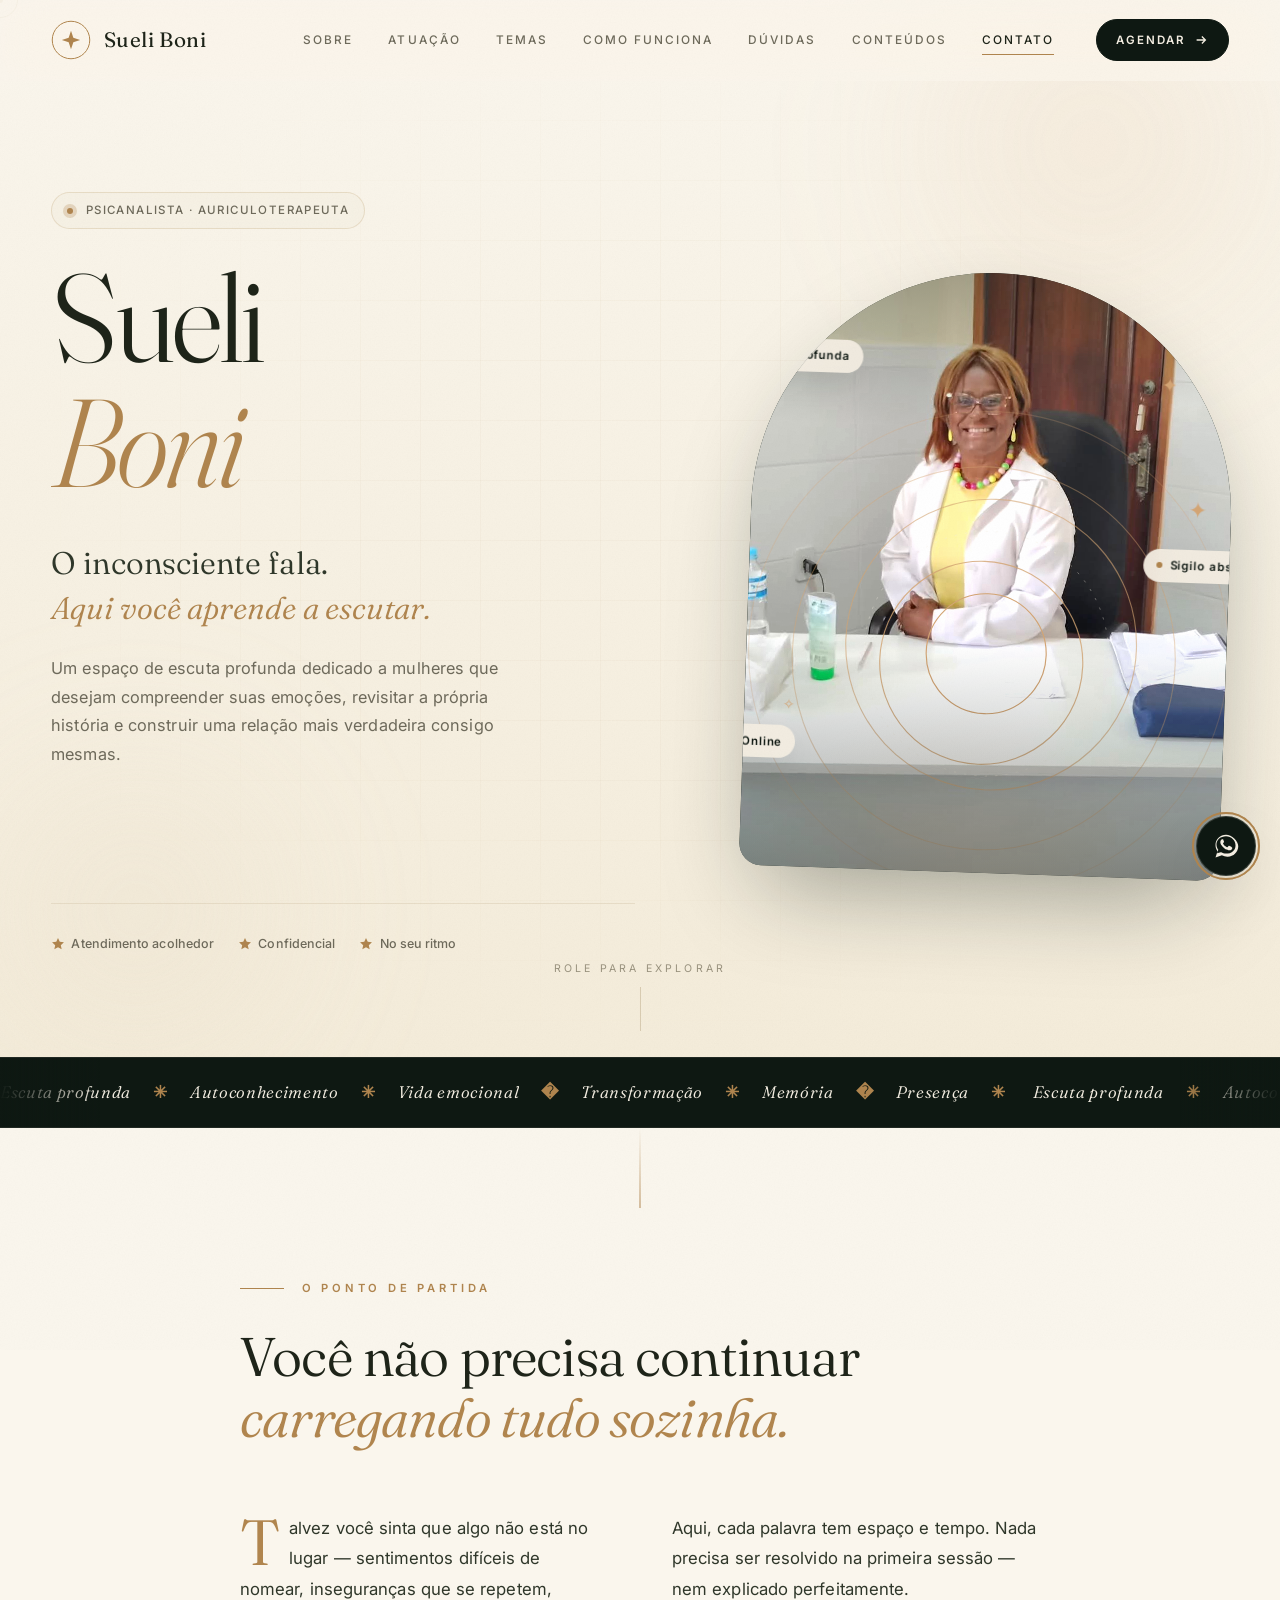
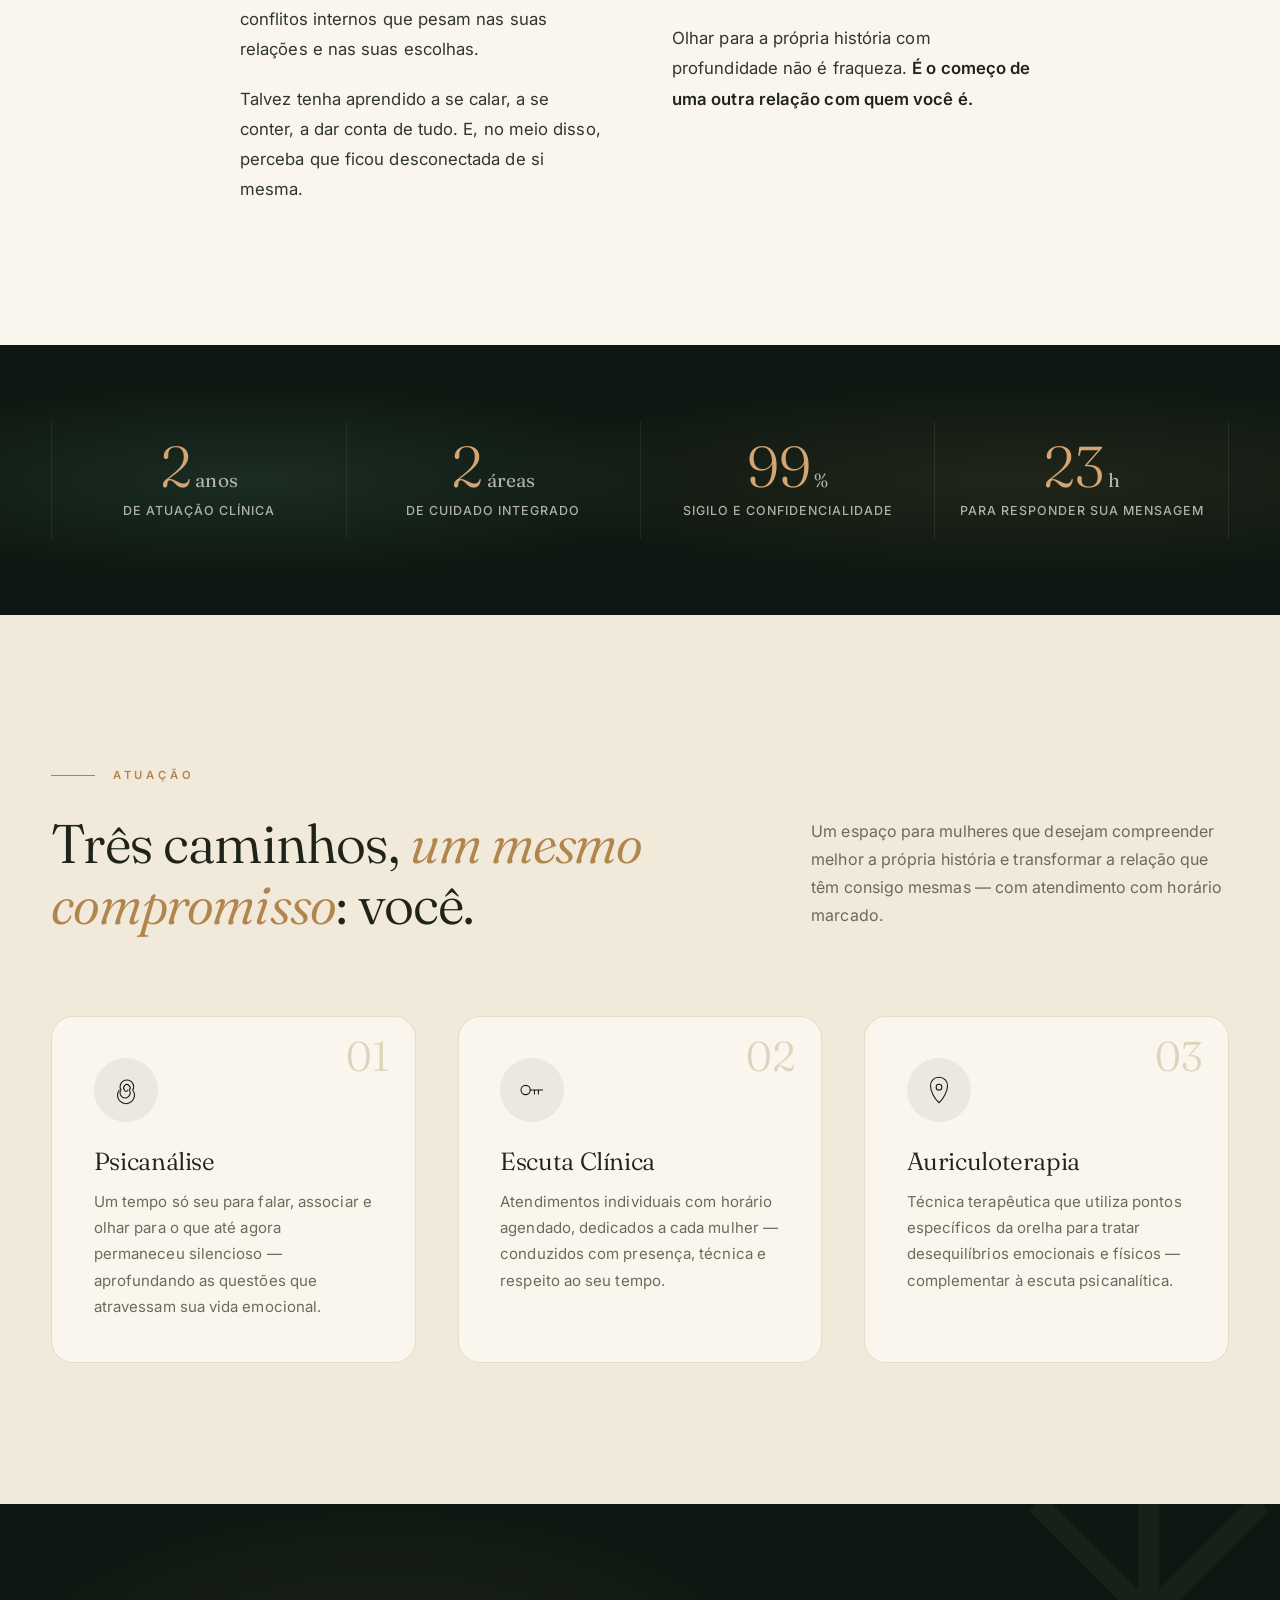
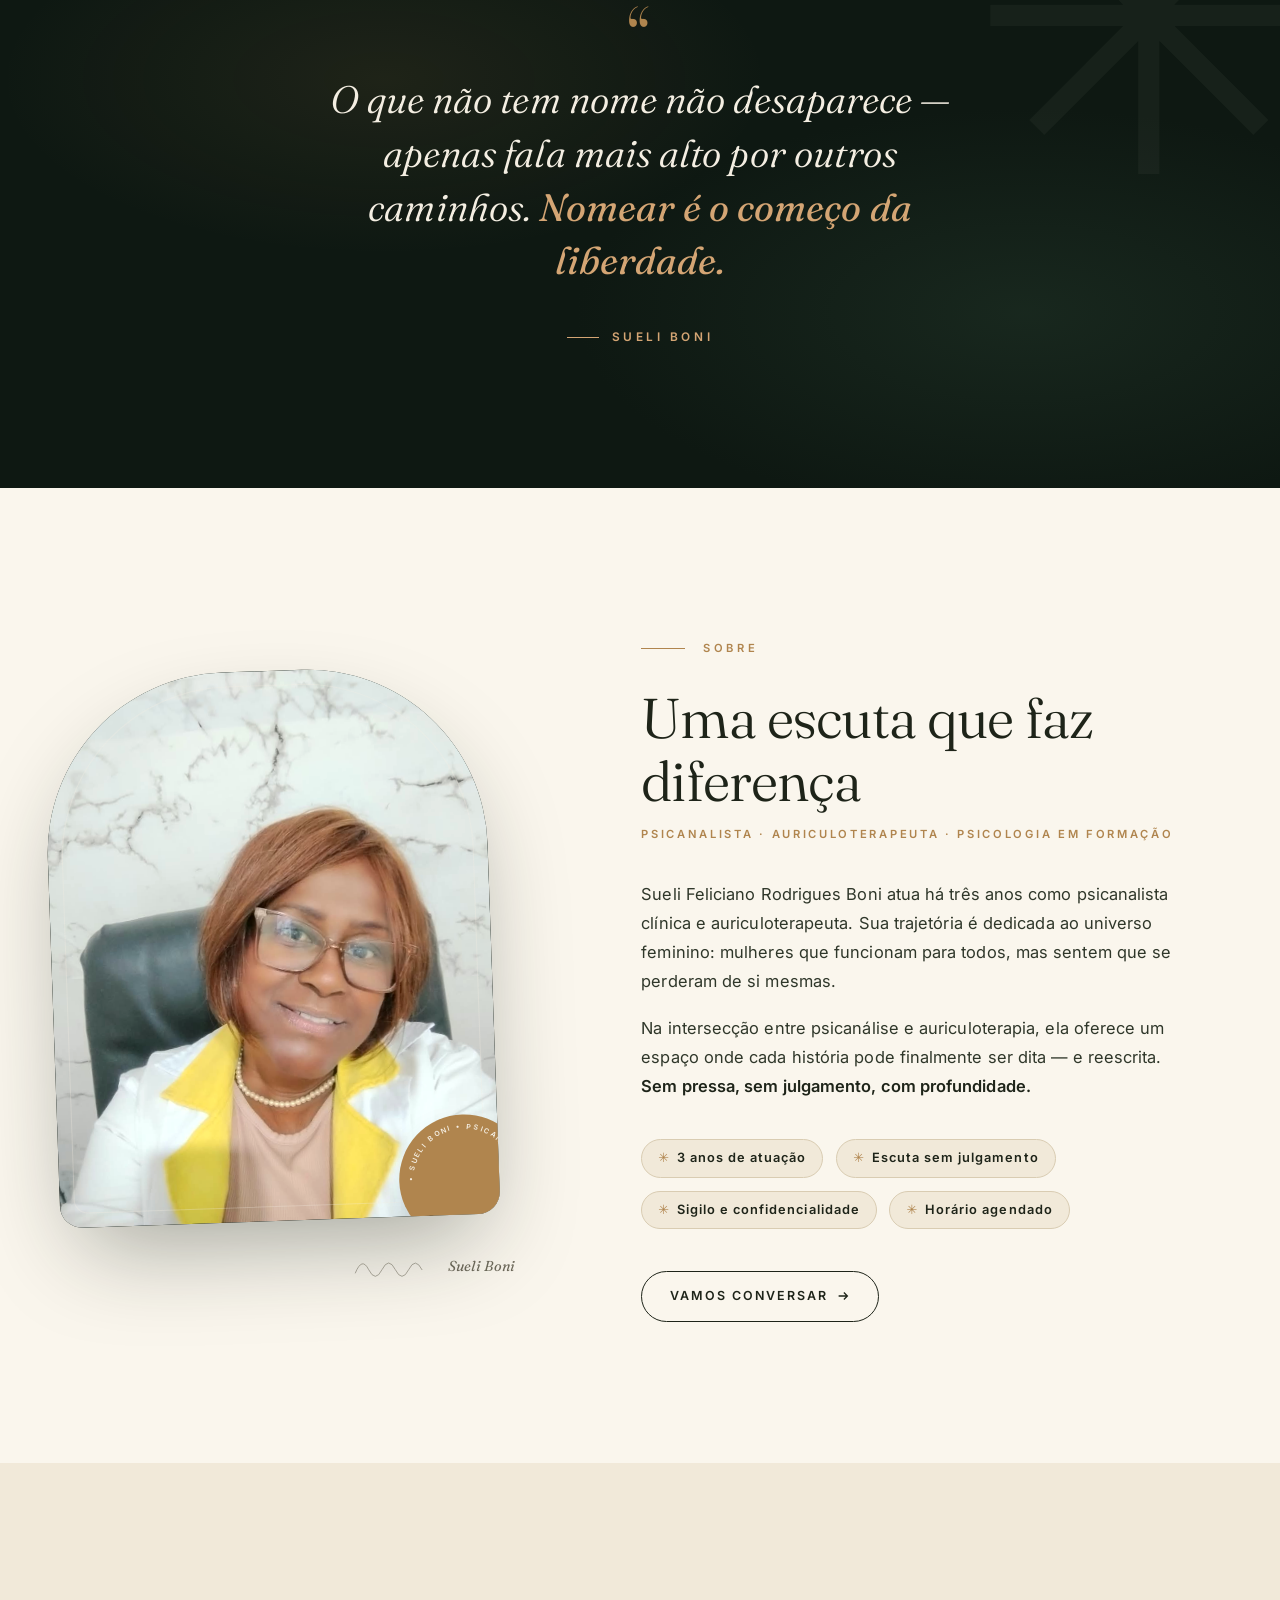
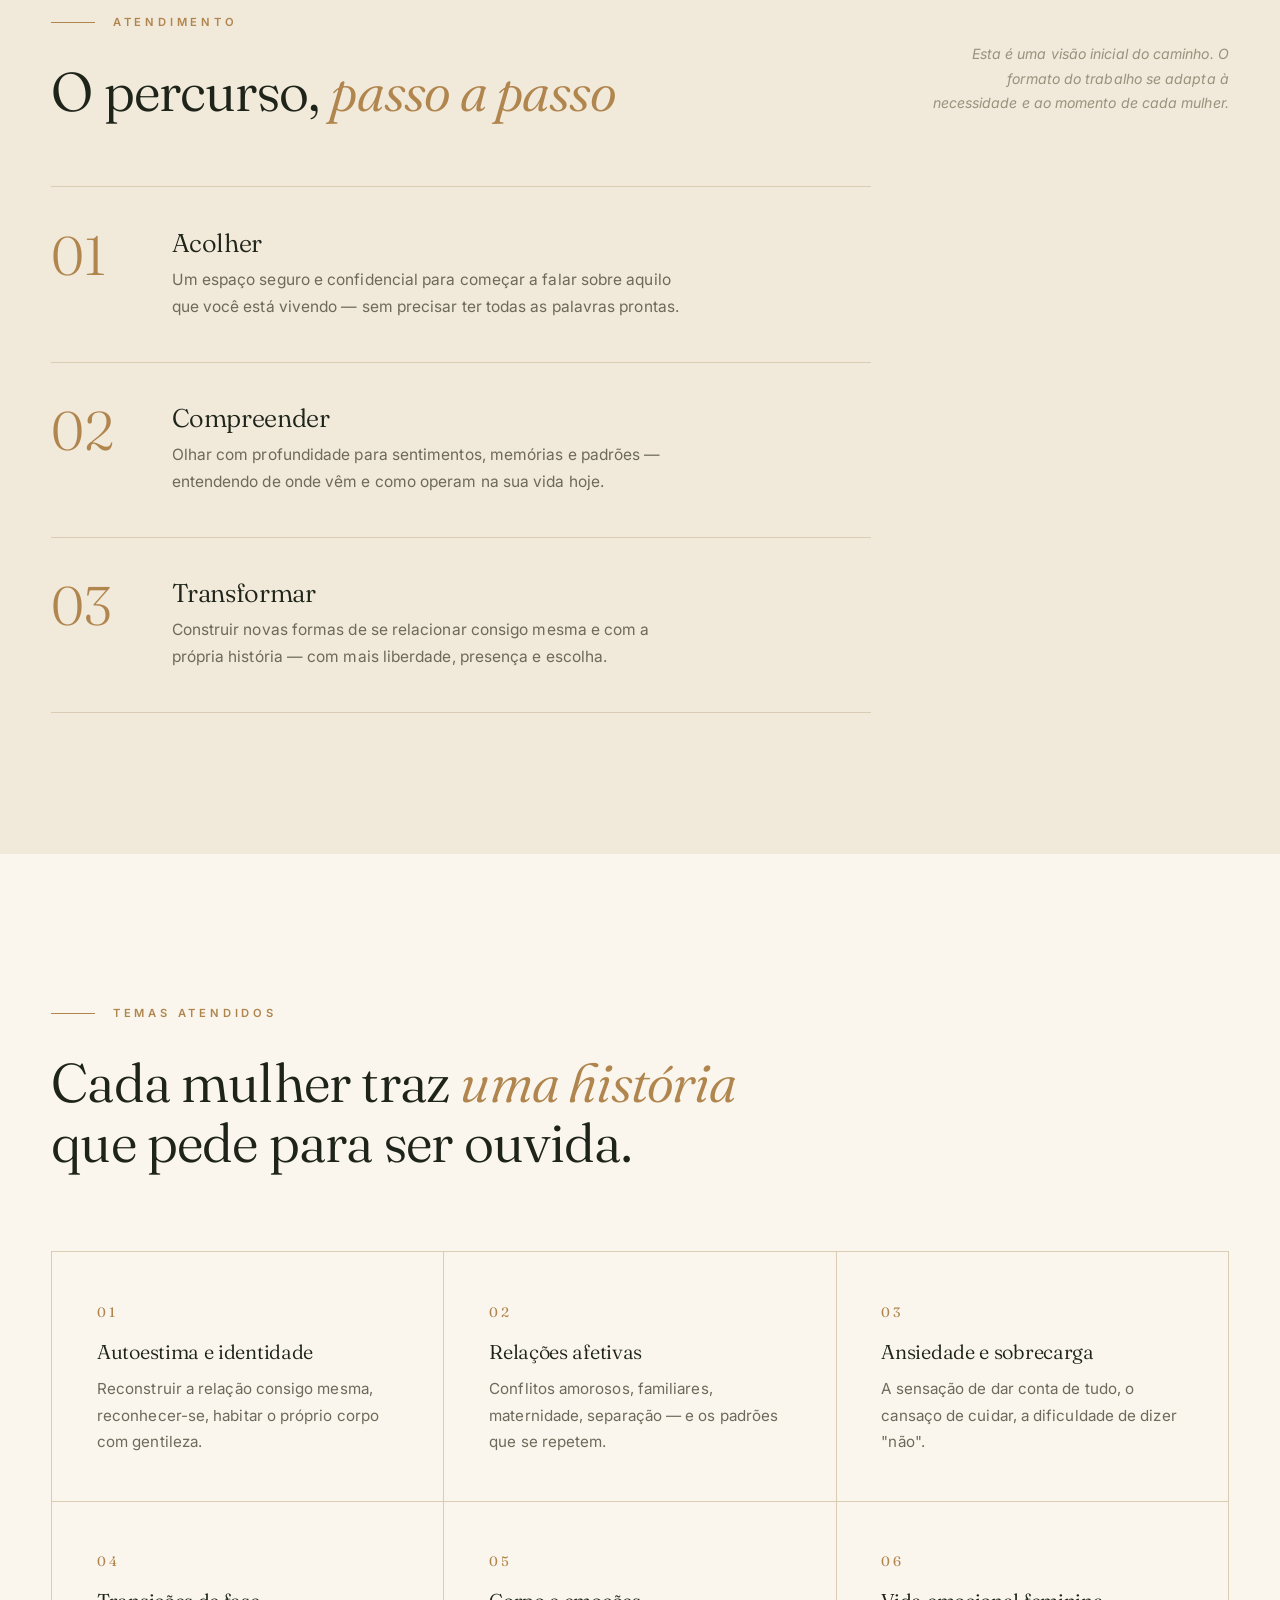
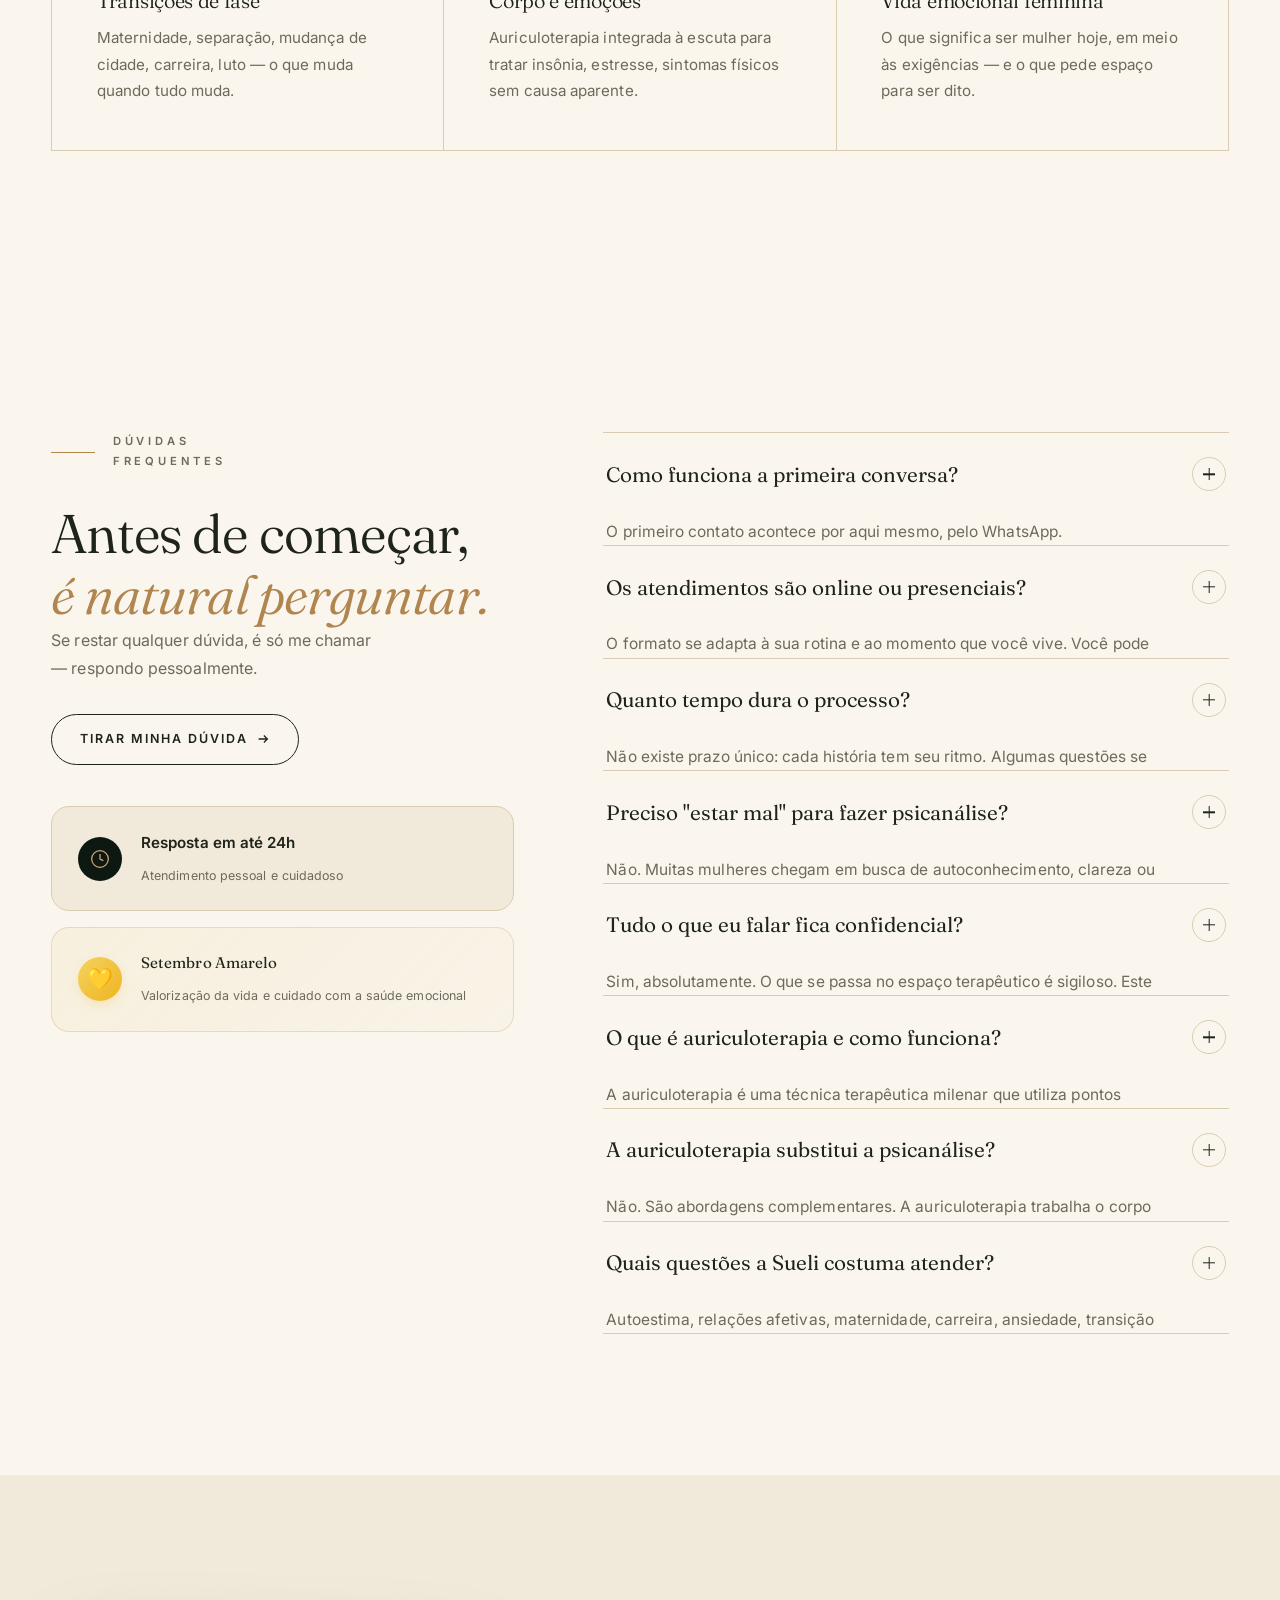
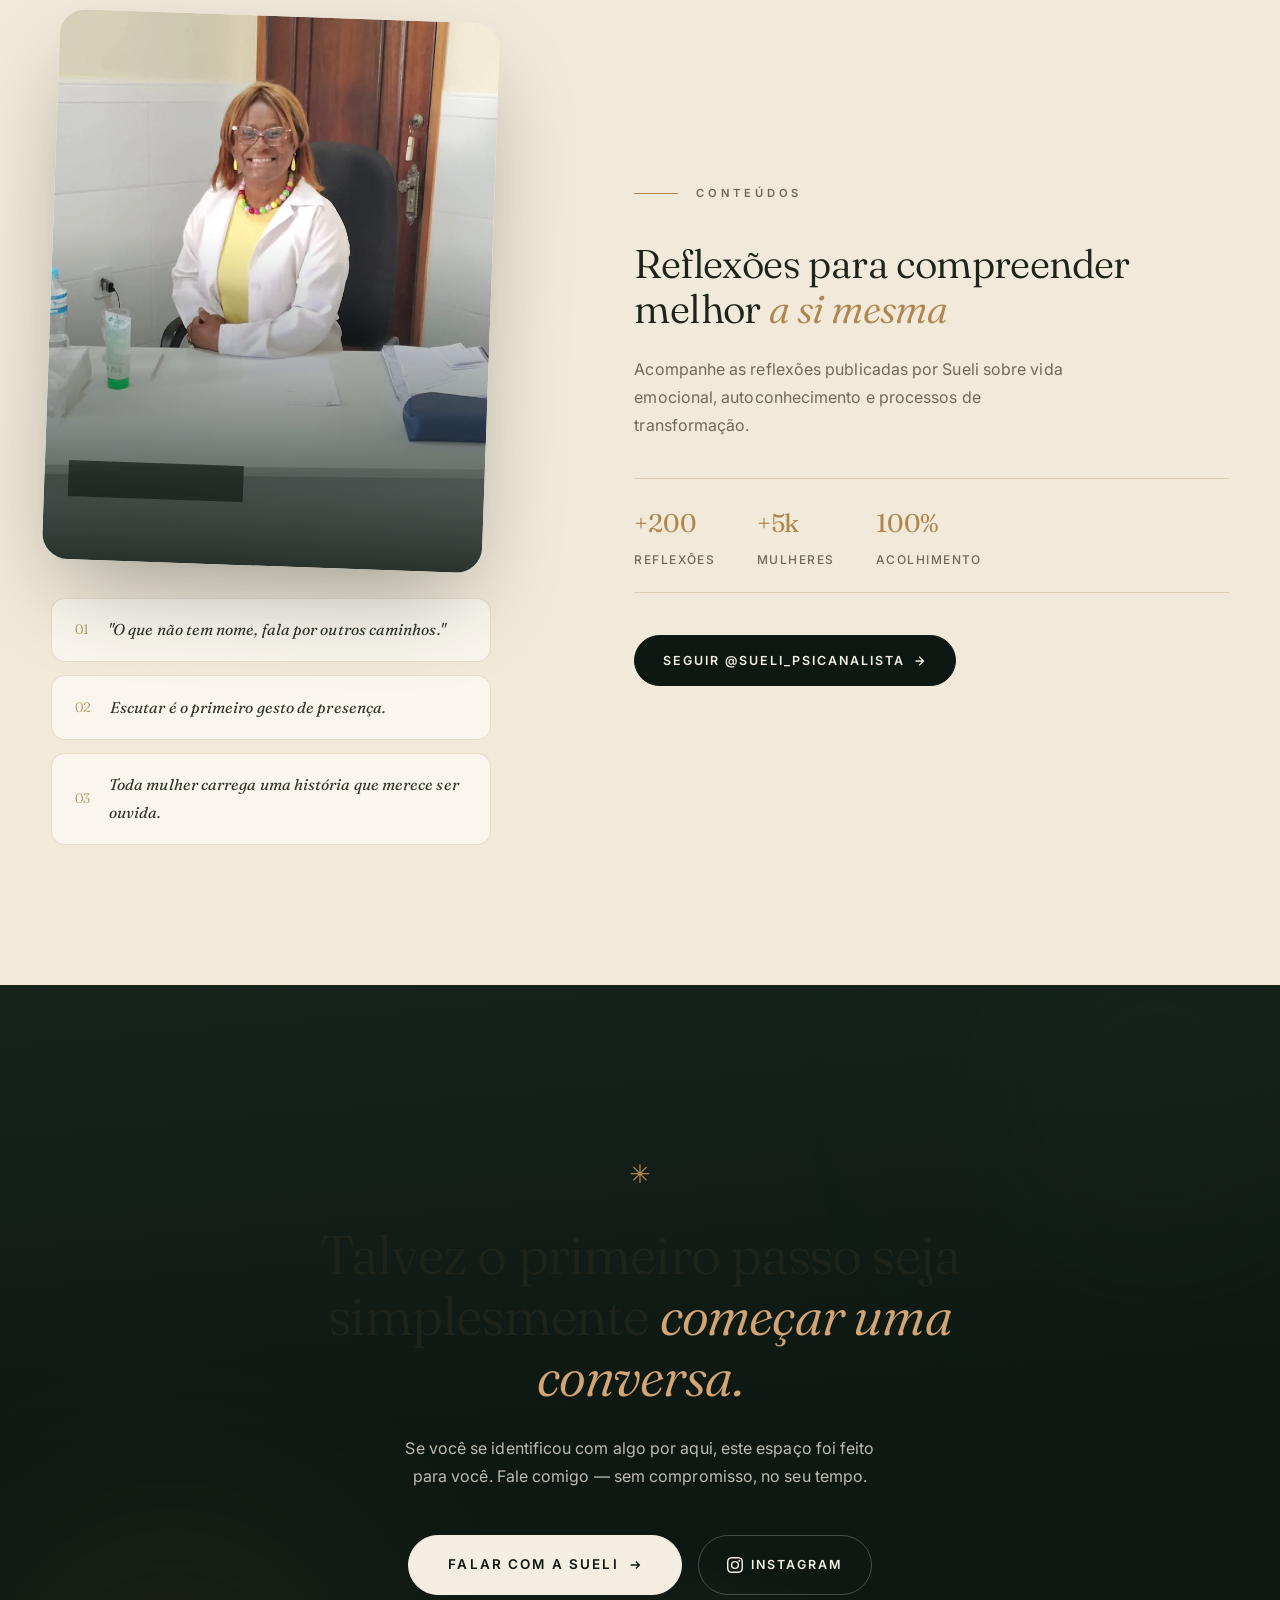
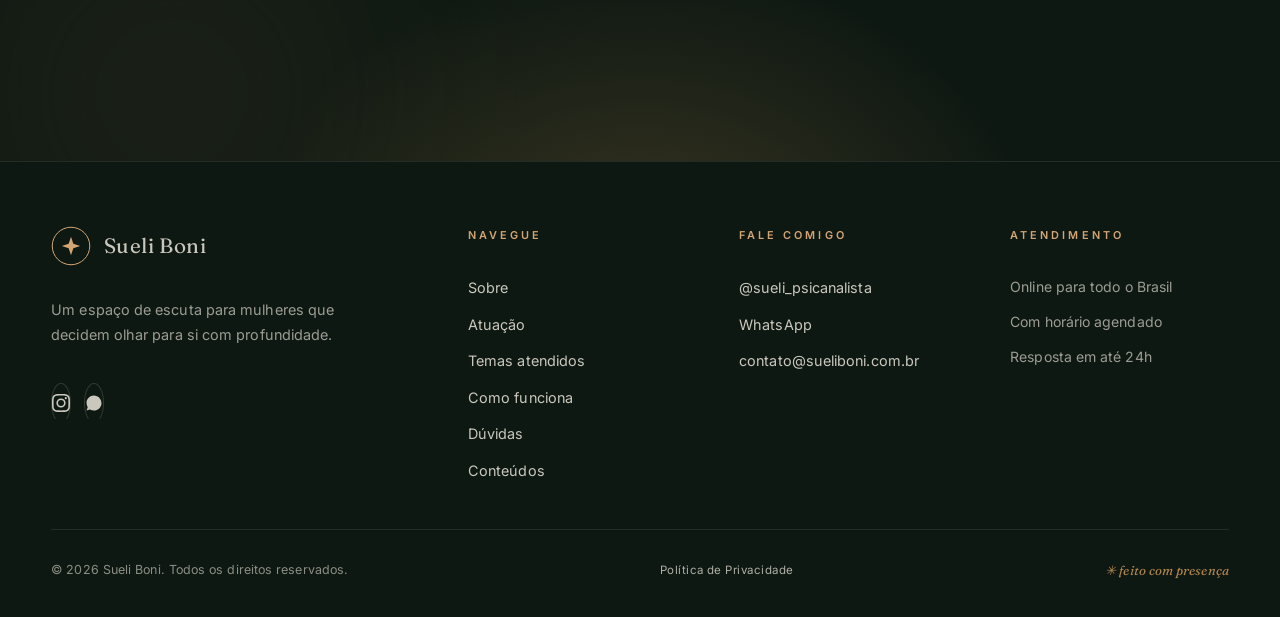
==== commit 68d1c991: "feat: privacidade.html (LGPD), meta tags extras, link no footer - Adiciona página /privacidade.html " ====
--- a/index.html
+++ b/index.html
@@ -3,11 +3,16 @@
 <head>
   <meta charset="UTF-8">
   <meta name="viewport" content="width=device-width, initial-scale=1.0">
-  <title>Sueli Boni | Psicanalista · Mentora · Terapeuta das Emoções</title>
+  <title>Sueli Boni | Psicanalista · Auriculoterapeuta</title>
   <meta name="description" content="Sueli Boni — psicanalista clínica, auriculoterapeuta e psicóloga em formação. Três anos de escuta dedicada a mulheres que decidem olhar para si com profundidade e transformar a relação consigo mesmas.">
   <meta name="robots" content="index, follow">
   <meta name="theme-color" content="#0E1812">
   <meta name="author" content="Sueli Boni">
+  <meta name="geo.region" content="BR-RJ">
+  <meta name="geo.placename" content="Rio de Janeiro">
+  <meta name="rating" content="general">
+  <meta name="distribution" content="global">
+  <meta name="revisit-after" content="7 days">
   <link rel="canonical" href="https://sueliboni.com.br/">
 
   <!-- Schema.org JSON-LD -->
@@ -55,6 +60,55 @@
   }
   </script>
 
+  <script type="application/ld+json">
+  {
+    "@context": "https://schema.org",
+    "@type": "FAQPage",
+    "mainEntity": [
+      {
+        "@type": "Question",
+        "name": "Como funciona a primeira conversa?",
+        "acceptedAnswer": {
+          "@type": "Answer",
+          "text": "O primeiro contato acontece pelo WhatsApp. Conversamos sobre o que você está vivendo, eu explico como funciona o trabalho e vemos juntas o melhor caminho — sem compromisso."
+        }
+      },
+      {
+        "@type": "Question",
+        "name": "Os atendimentos são online ou presenciais?",
+        "acceptedAnswer": {
+          "@type": "Answer",
+          "text": "O formato se adapta à sua rotina. Você pode acompanhar de onde estiver, com a mesma qualidade de escuta e de cuidado."
+        }
+      },
+      {
+        "@type": "Question",
+        "name": "Quanto tempo dura o processo?",
+        "acceptedAnswer": {
+          "@type": "Answer",
+          "text": "Não existe prazo único. Cada história tem seu ritmo. Algumas questões se movimentam rápido; outras pedem um percurso mais longo."
+        }
+      },
+      {
+        "@type": "Question",
+        "name": "Tudo o que eu falar fica confidencial?",
+        "acceptedAnswer": {
+          "@type": "Answer",
+          "text": "Sim, absolutamente. O que se passa no espaço terapêutico é sigiloso."
+        }
+      },
+      {
+        "@type": "Question",
+        "name": "O que é auriculoterapia e como funciona?",
+        "acceptedAnswer": {
+          "@type": "Answer",
+          "text": "A auriculoterapia é uma técnica terapêutica que utiliza pontos específicos da orelha — correspondentes a todos os órgãos e sistemas do corpo — para tratar desequilíbrios físicos, emocionais e energéticos."
+        }
+      }
+    ]
+  }
+  </script>
+
   <!-- Open Graph -->
   <meta property="og:type" content="website">
   <meta property="og:locale" content="pt_BR">
@@ -86,6 +140,9 @@
   <link rel="stylesheet" href="css/style.css">
 </head>
 <body>
+
+  <!-- Skip link para acessibilidade -->
+  <a class="skip-link" href="#main">Pular para o conteúdo principal</a>
 
   <!-- Loader premium -->
   <div class="loader" id="loader" aria-hidden="true">
@@ -138,7 +195,7 @@
     </div>
   </header>
 
-  <main>
+  <main id="main">
 
     <!-- ══════════ HERO �═════════ -->
     <section class="hero" aria-labelledby="hero-title">
@@ -763,6 +820,7 @@
 
       <div class="footer__bottom">
         <p class="footer__copy">© <span id="year"></span> Sueli Boni. Todos os direitos reservados.</p>
+        <a class="footer__privacy" href="privacidade.html">Política de Privacidade</a>
         <p class="footer__made" aria-hidden="true">✳ feito com presença</p>
       </div>
     </div>
--- a/css/style.css
+++ b/css/style.css
@@ -54,6 +54,30 @@
   box-sizing: border-box;
 }
 
+/* Skip link para acessibilidade (teclado) */
+.skip-link {
+  position: absolute;
+  top: -100px;
+  left: 1rem;
+  z-index: 9999;
+  background: var(--pine);
+  color: var(--ivory);
+  padding: .8em 1.4em;
+  border-radius: 999px;
+  font-size: .78rem;
+  font-weight: 600;
+  letter-spacing: .12em;
+  text-decoration: none;
+  text-transform: uppercase;
+  transition: top .25s var(--ease);
+}
+
+.skip-link:focus {
+  top: 1rem;
+  outline: 2px solid var(--brass);
+  outline-offset: 3px;
+}
+
 html {
   scroll-behavior: smooth;
   scroll-padding-top: 96px;
@@ -1966,6 +1990,18 @@
 .footer__copy {
   font-size: .78rem;
   color: color-mix(in srgb, var(--ivory) 55%, transparent);
+}
+
+.footer__privacy {
+  font-size: .72rem;
+  color: color-mix(in srgb, var(--ivory) 70%, transparent);
+  text-decoration: none;
+  letter-spacing: .04em;
+  transition: color .35s var(--ease);
+}
+
+.footer__privacy:hover {
+  color: var(--brass-soft);
 }
 
 .footer__made {
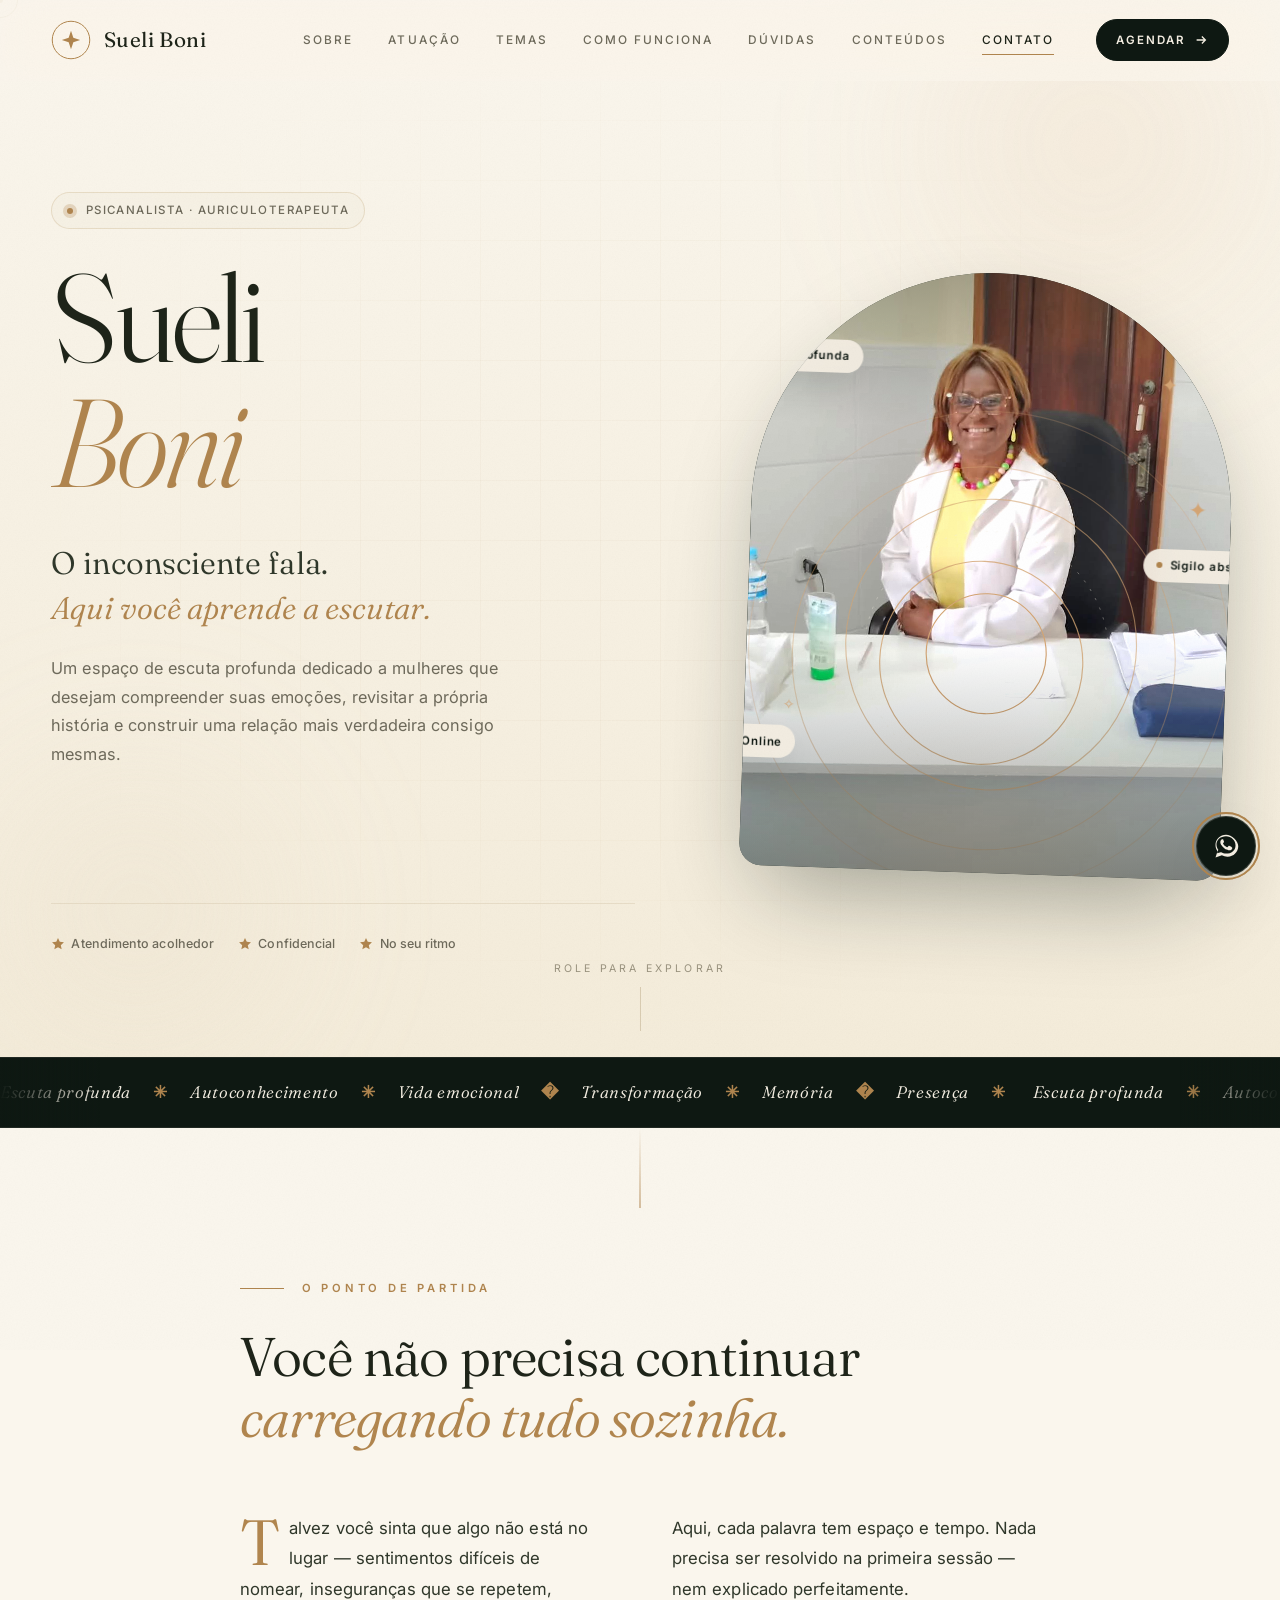
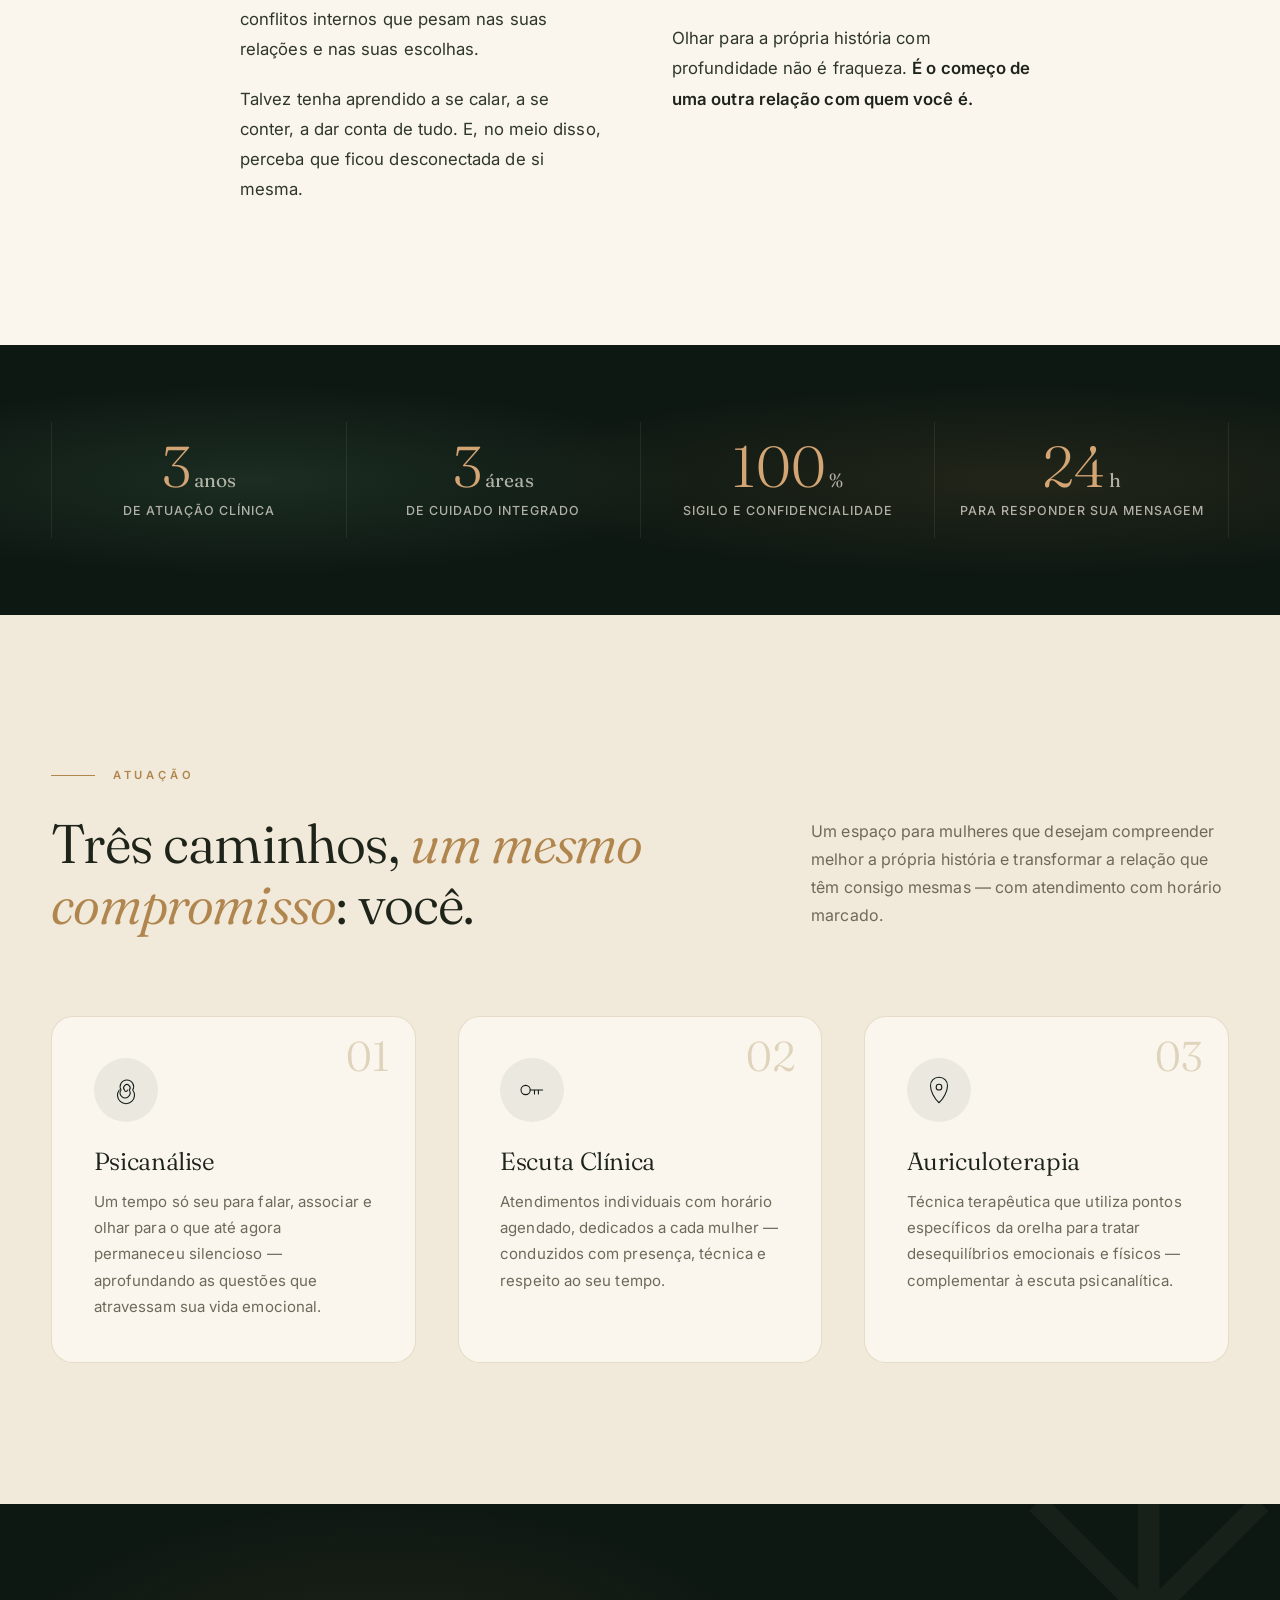
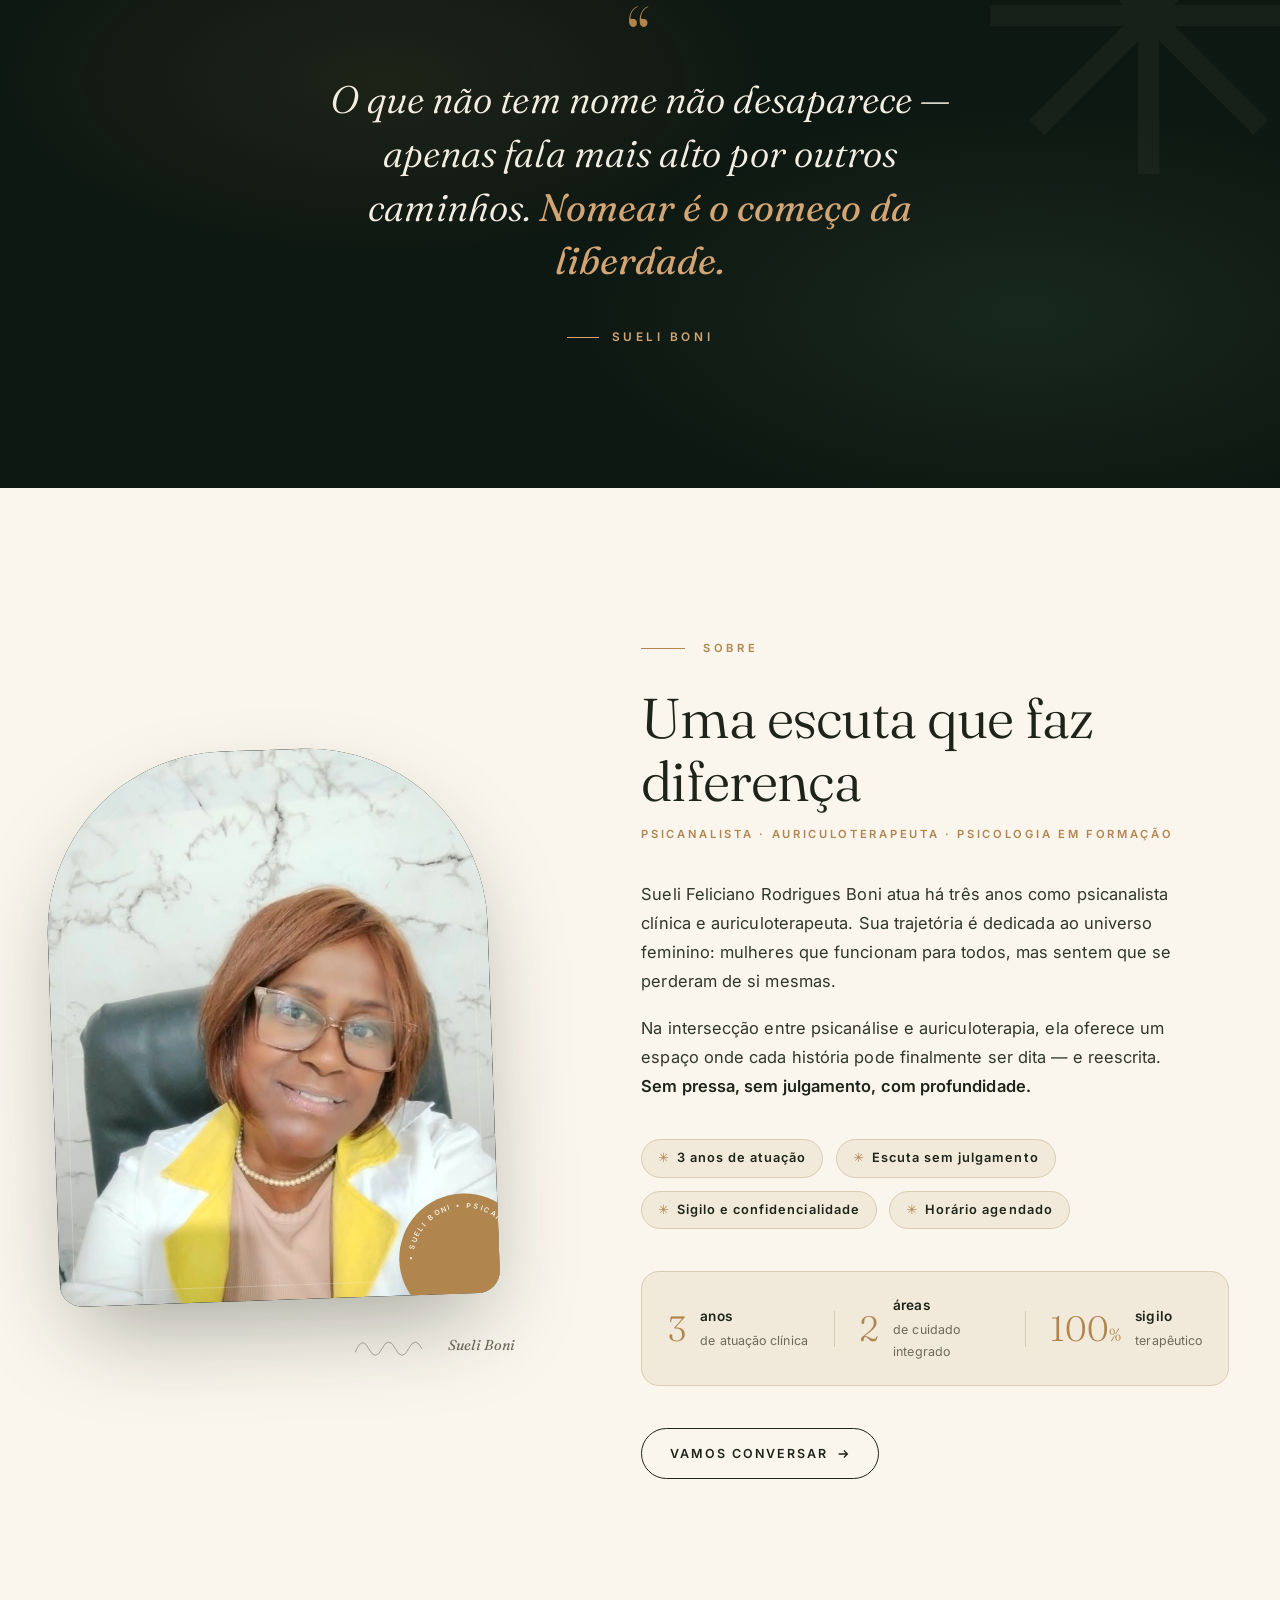
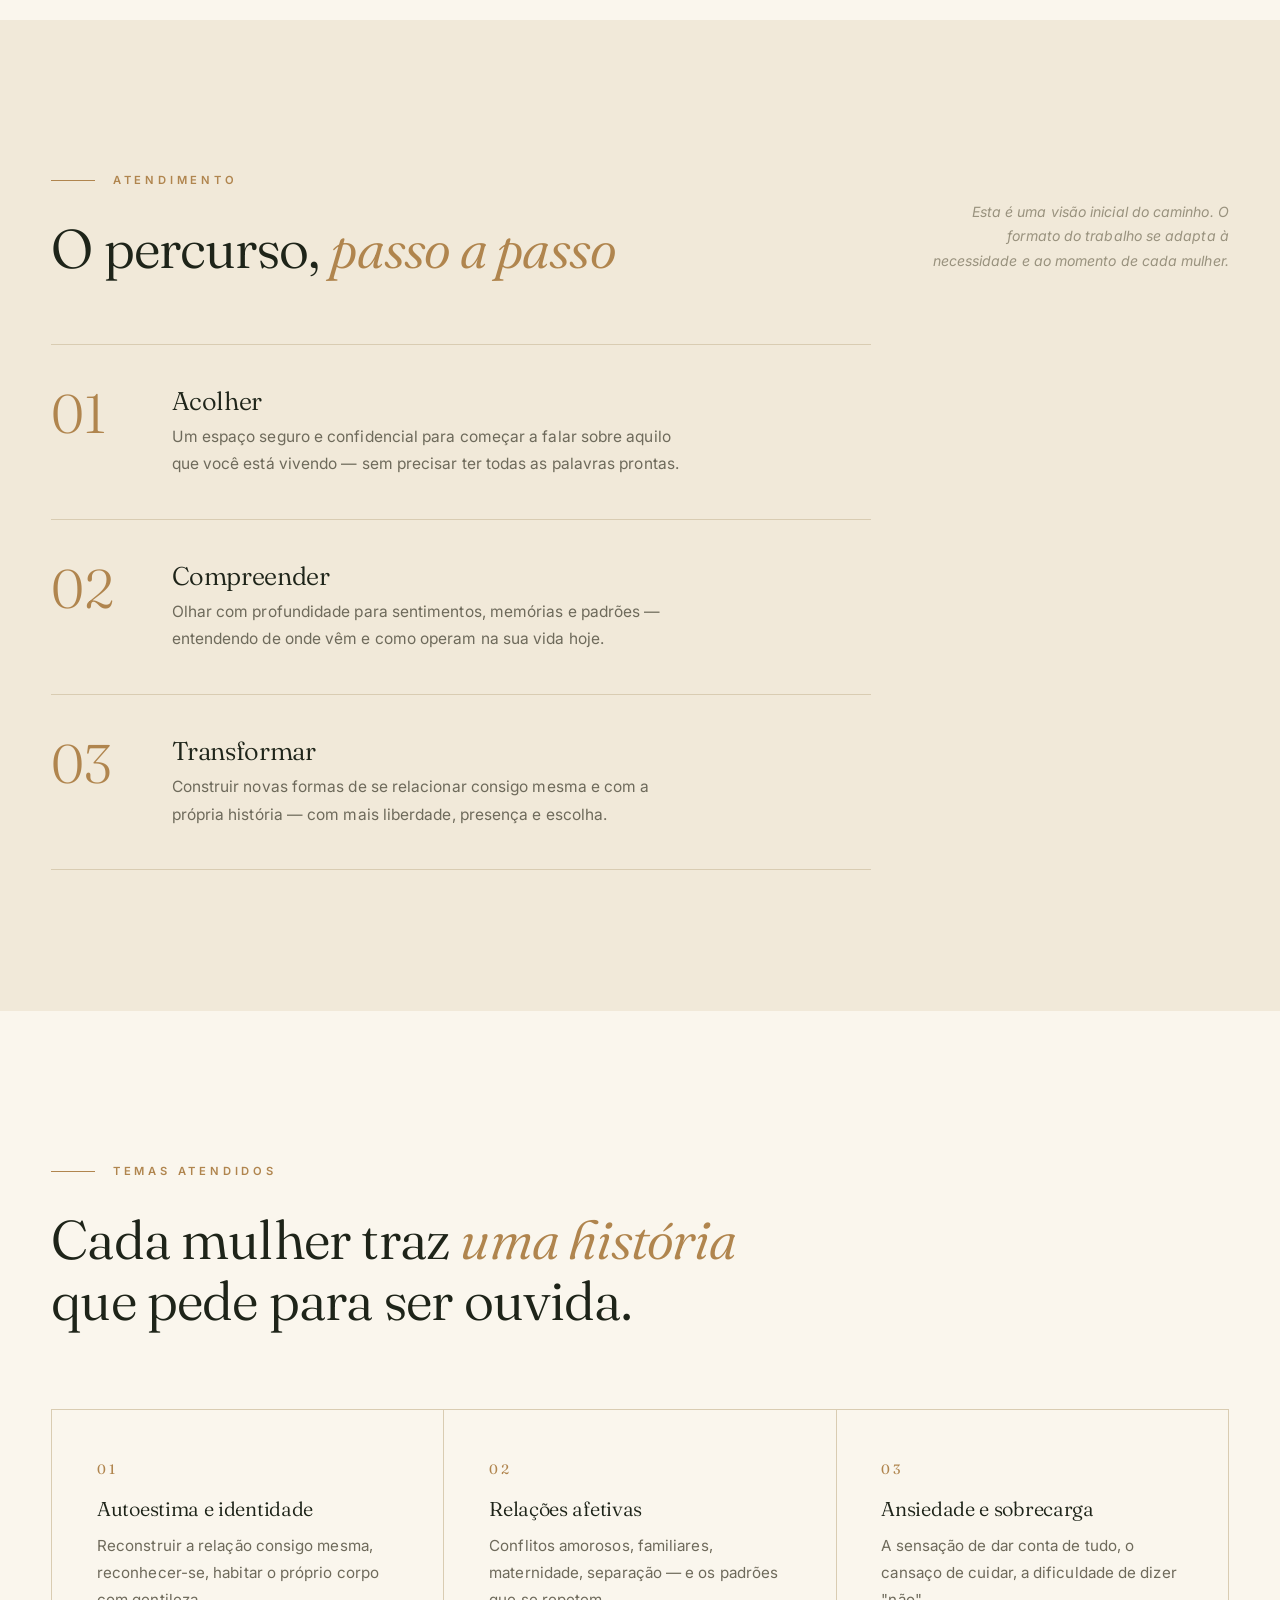
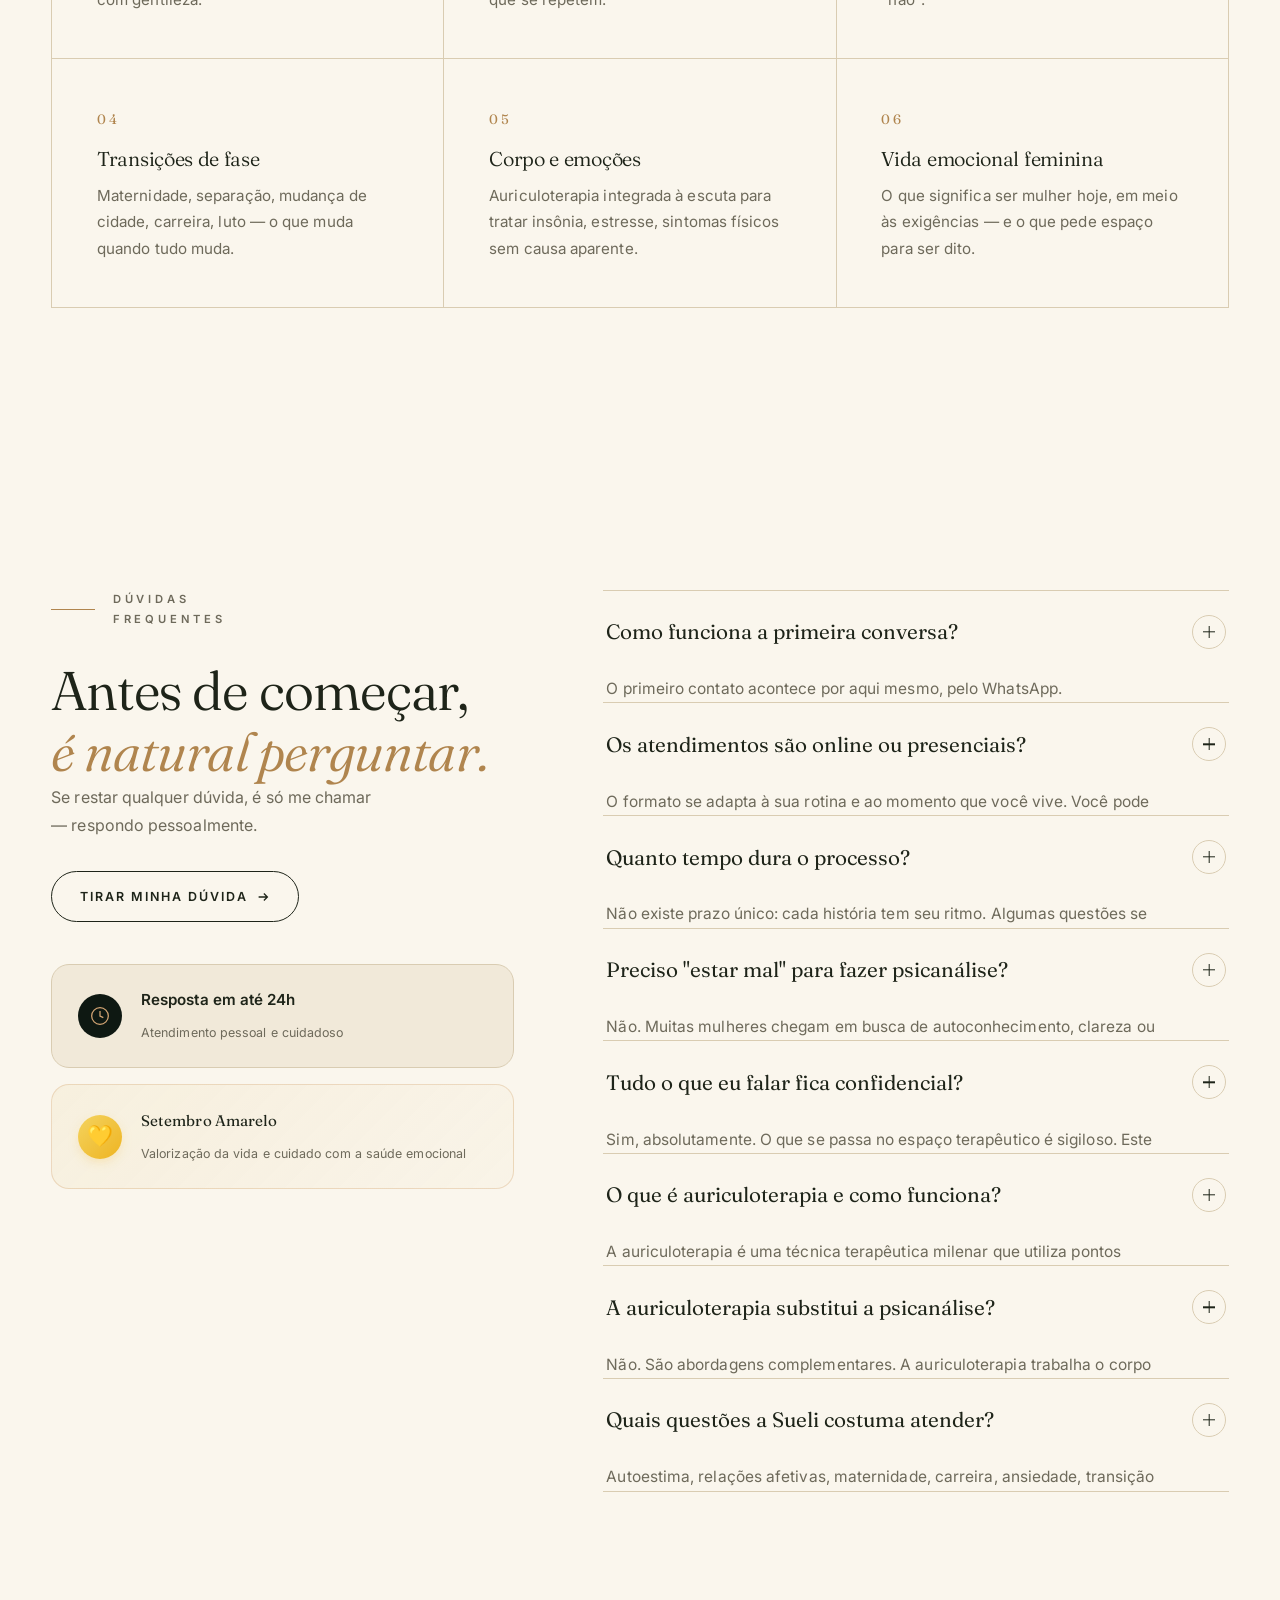
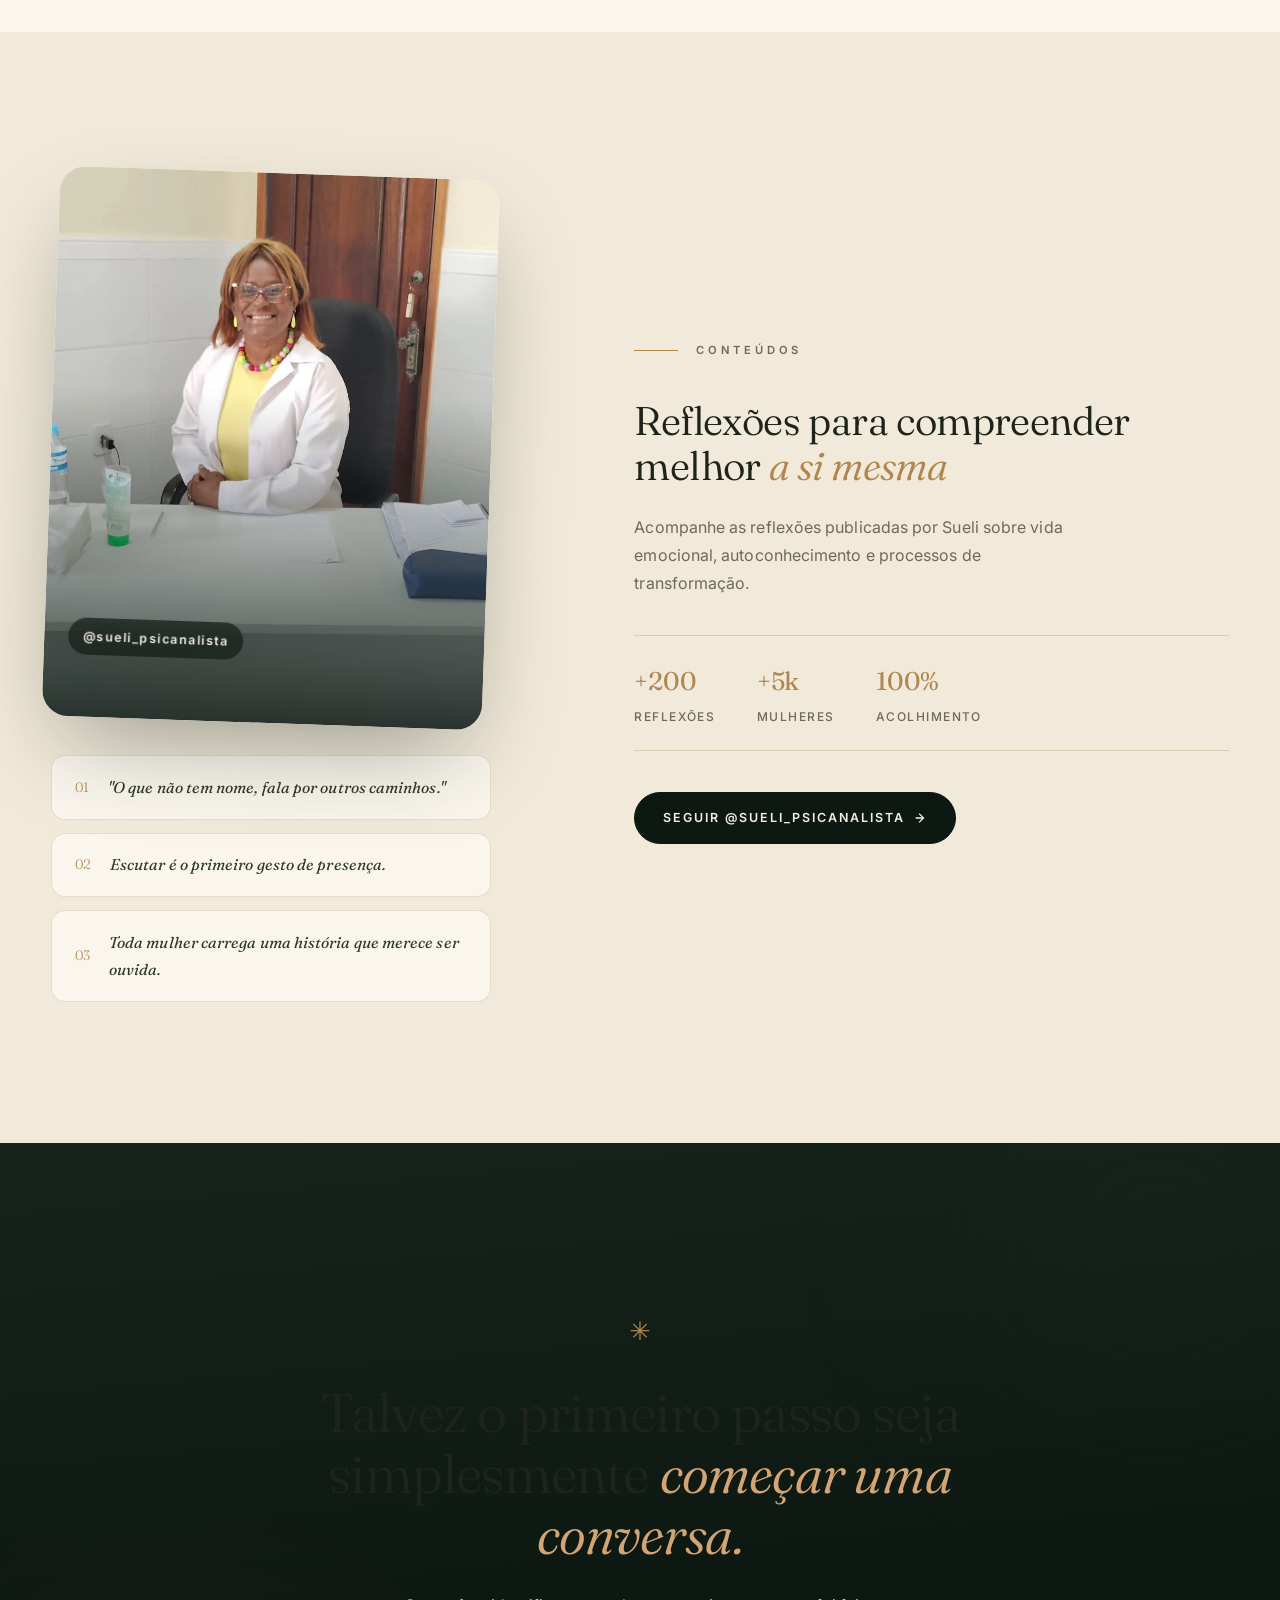
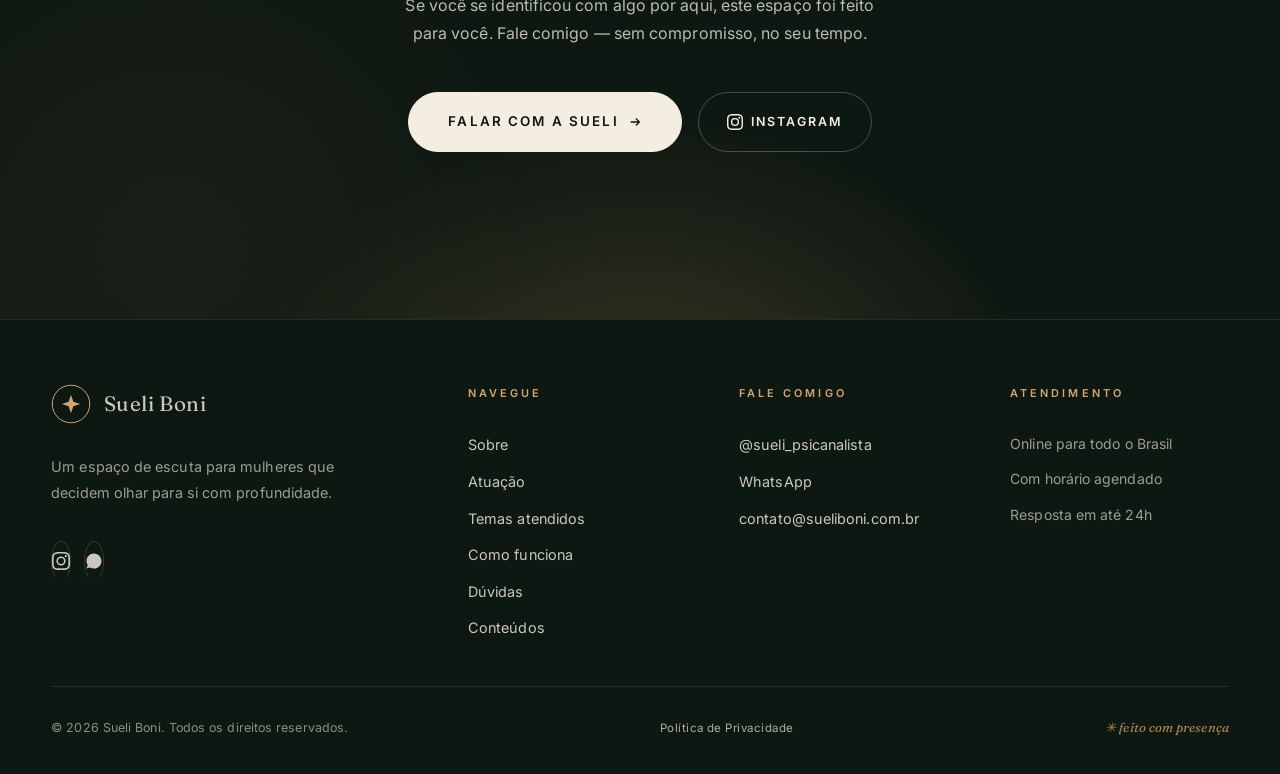
==== commit d93df5aa: "feat: bloco de credenciais (3 anos / 2 áreas / 100% sigilo) na seção Sobre" ====
--- a/index.html
+++ b/index.html
@@ -463,6 +463,32 @@
             <li><span aria-hidden="true">✳</span> Horário agendado</li>
           </ul>
 
+          <div class="about__credentials reveal">
+            <div class="about__credential">
+              <span class="about__credential-num">3</span>
+              <div class="about__credential-label">
+                <strong>anos</strong>
+                <span>de atuação clínica</span>
+              </div>
+            </div>
+            <div class="about__credential-divider" aria-hidden="true"></div>
+            <div class="about__credential">
+              <span class="about__credential-num">2</span>
+              <div class="about__credential-label">
+                <strong>áreas</strong>
+                <span>de cuidado integrado</span>
+              </div>
+            </div>
+            <div class="about__credential-divider" aria-hidden="true"></div>
+            <div class="about__credential">
+              <span class="about__credential-num">100<span style="font-size:.5em">%</span></span>
+              <div class="about__credential-label">
+                <strong>sigilo</strong>
+                <span>terapêutico</span>
+              </div>
+            </div>
+          </div>
+
           <a class="btn btn--outline reveal" href="#contato" data-wa rel="noopener">
             <span>Vamos conversar</span>
             <svg class="btn__arrow" viewBox="0 0 16 16" width="14" height="14" fill="none" stroke="currentColor" stroke-width="1.5"><path d="M3 8h10M9 4l4 4-4 4"/></svg>
--- a/css/style.css
+++ b/css/style.css
@@ -1356,6 +1356,57 @@
 
 .about__values span { color: var(--brass); }
 
+.about__credentials {
+  display: flex;
+  align-items: center;
+  gap: 1.5rem;
+  margin-top: 2.4rem;
+  margin-bottom: 2.6rem;
+  padding: 1.4rem 1.6rem;
+  background: var(--cream);
+  border: 1px solid var(--line);
+  border-radius: 18px;
+}
+
+.about__credential {
+  display: flex;
+  align-items: center;
+  gap: .9rem;
+  flex: 1;
+}
+
+.about__credential-num {
+  font-family: var(--serif);
+  font-size: 2.2rem;
+  font-weight: 300;
+  color: var(--brass);
+  line-height: 1;
+}
+
+.about__credential-label {
+  display: flex;
+  flex-direction: column;
+  gap: .1rem;
+}
+
+.about__credential-label strong {
+  font-size: .85rem;
+  font-weight: 600;
+  color: var(--ink);
+}
+
+.about__credential-label span {
+  font-size: .78rem;
+  color: var(--muted);
+}
+
+.about__credential-divider {
+  width: 1px;
+  height: 36px;
+  background: var(--line);
+  flex: none;
+}
+
 /* ══════════ COMO FUNCIONA ══════════ */
 .how { background: var(--cream); }
 
@@ -2193,6 +2244,19 @@
   .footer__top { grid-template-columns: 1fr; }
   .footer__bottom { flex-direction: column; gap: .4rem; text-align: center; }
 
+  .about__credentials {
+    flex-direction: column;
+    align-items: stretch;
+    gap: 1rem;
+  }
+
+  .about__credential { justify-content: flex-start; }
+
+  .about__credential-divider {
+    width: 100%;
+    height: 1px;
+  }
+
   .cursor { display: none !important; }
 }
 
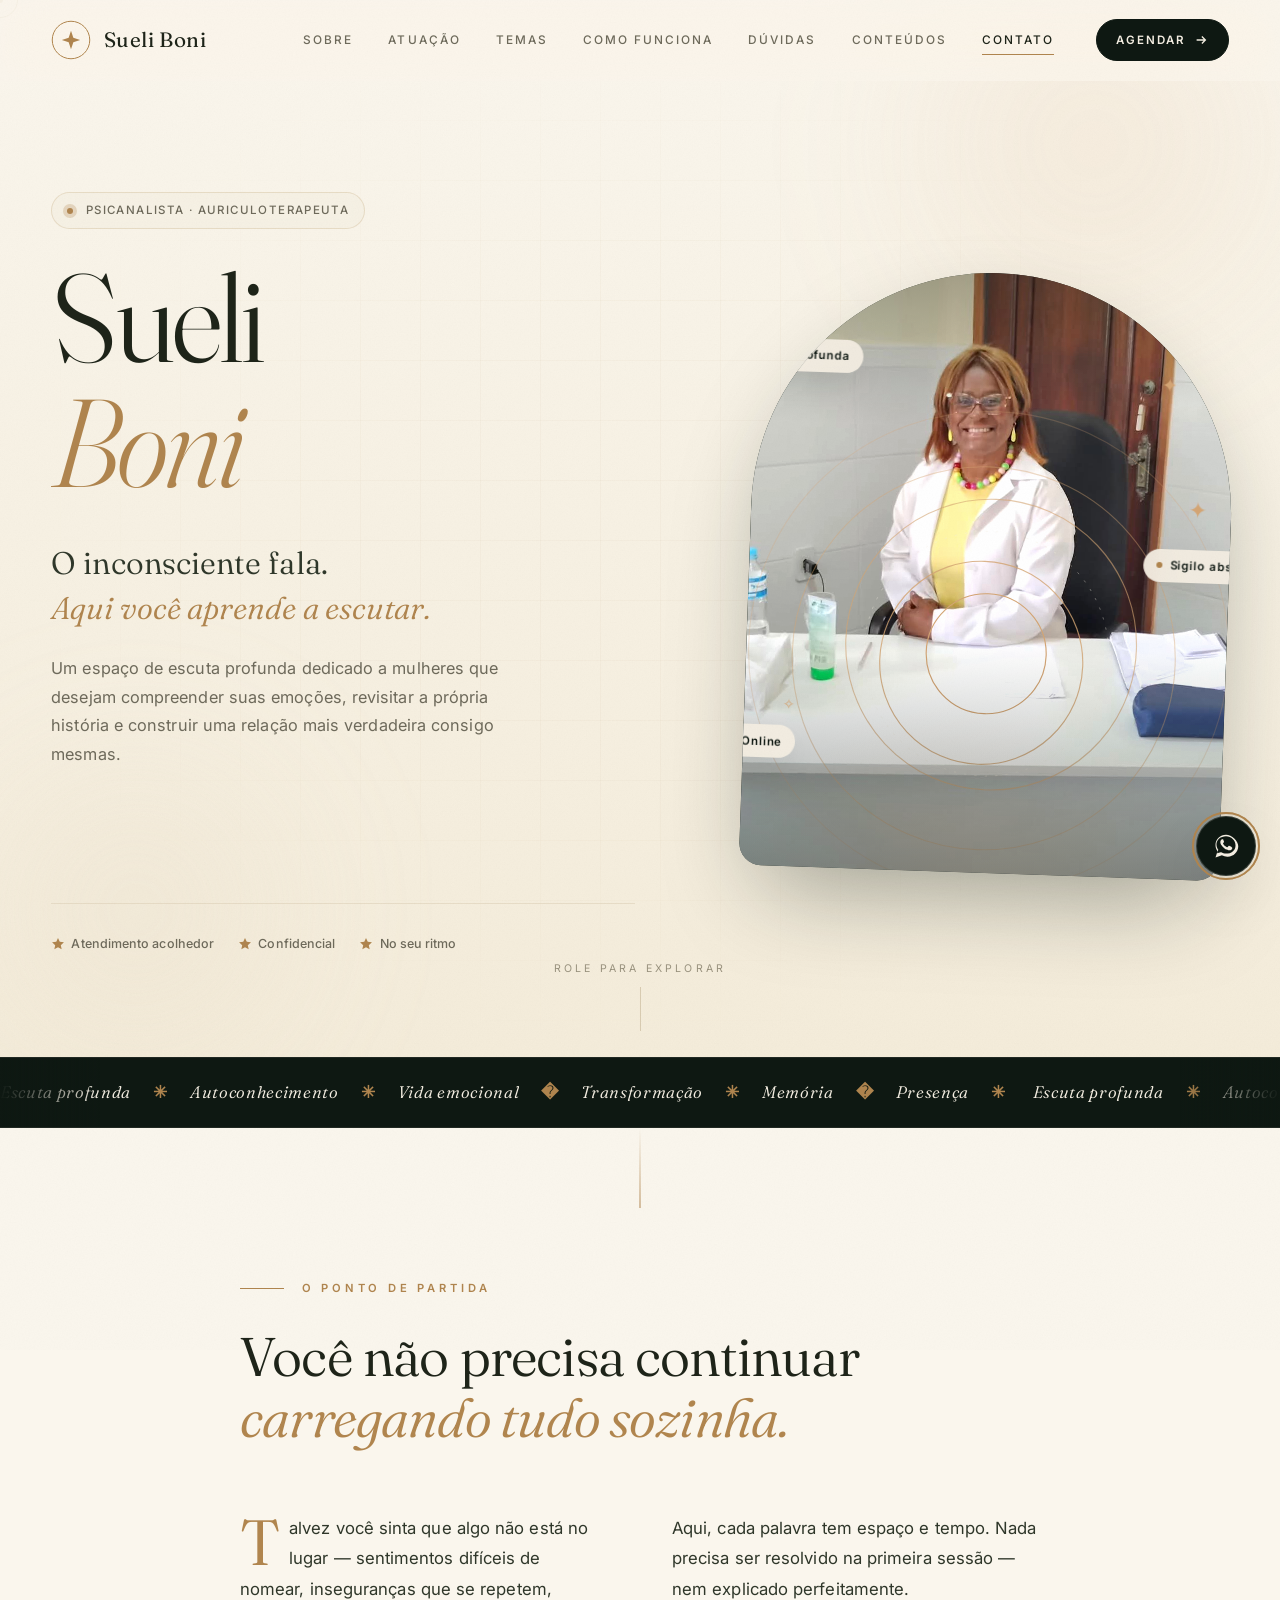
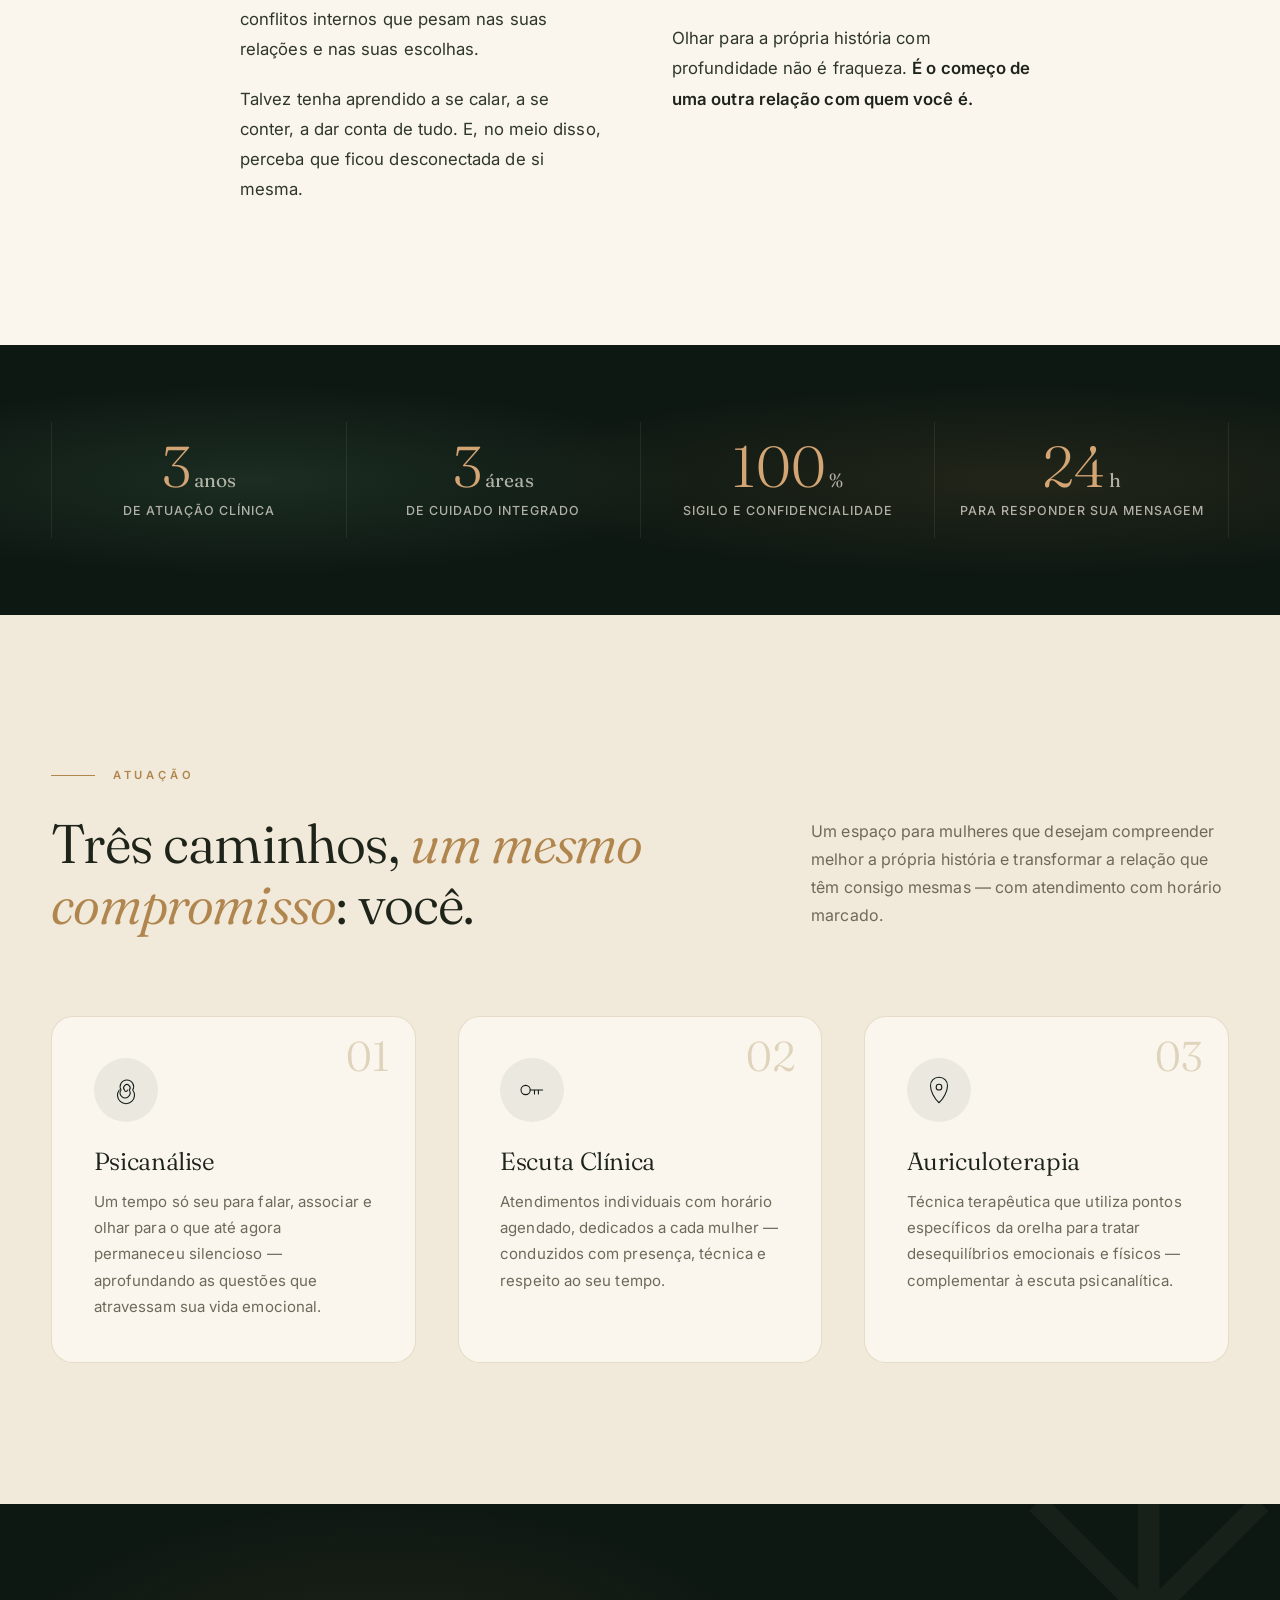
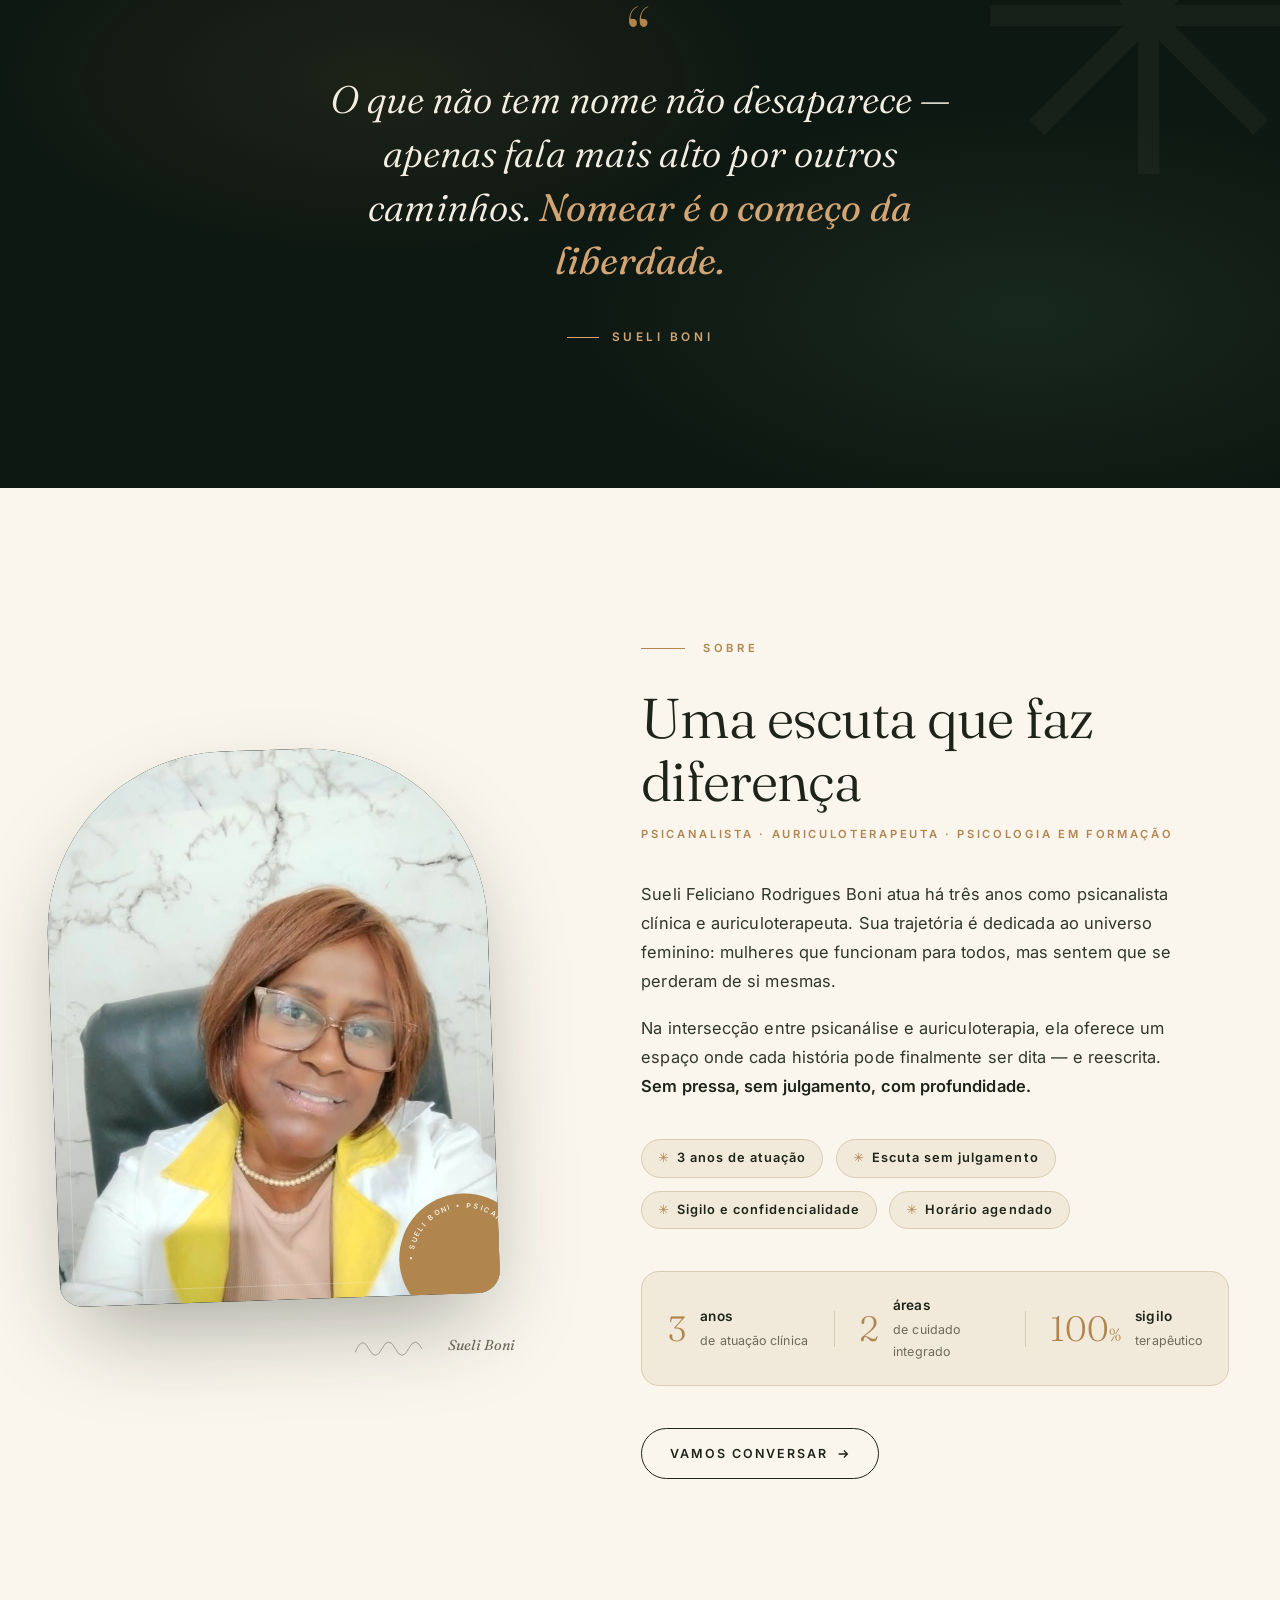
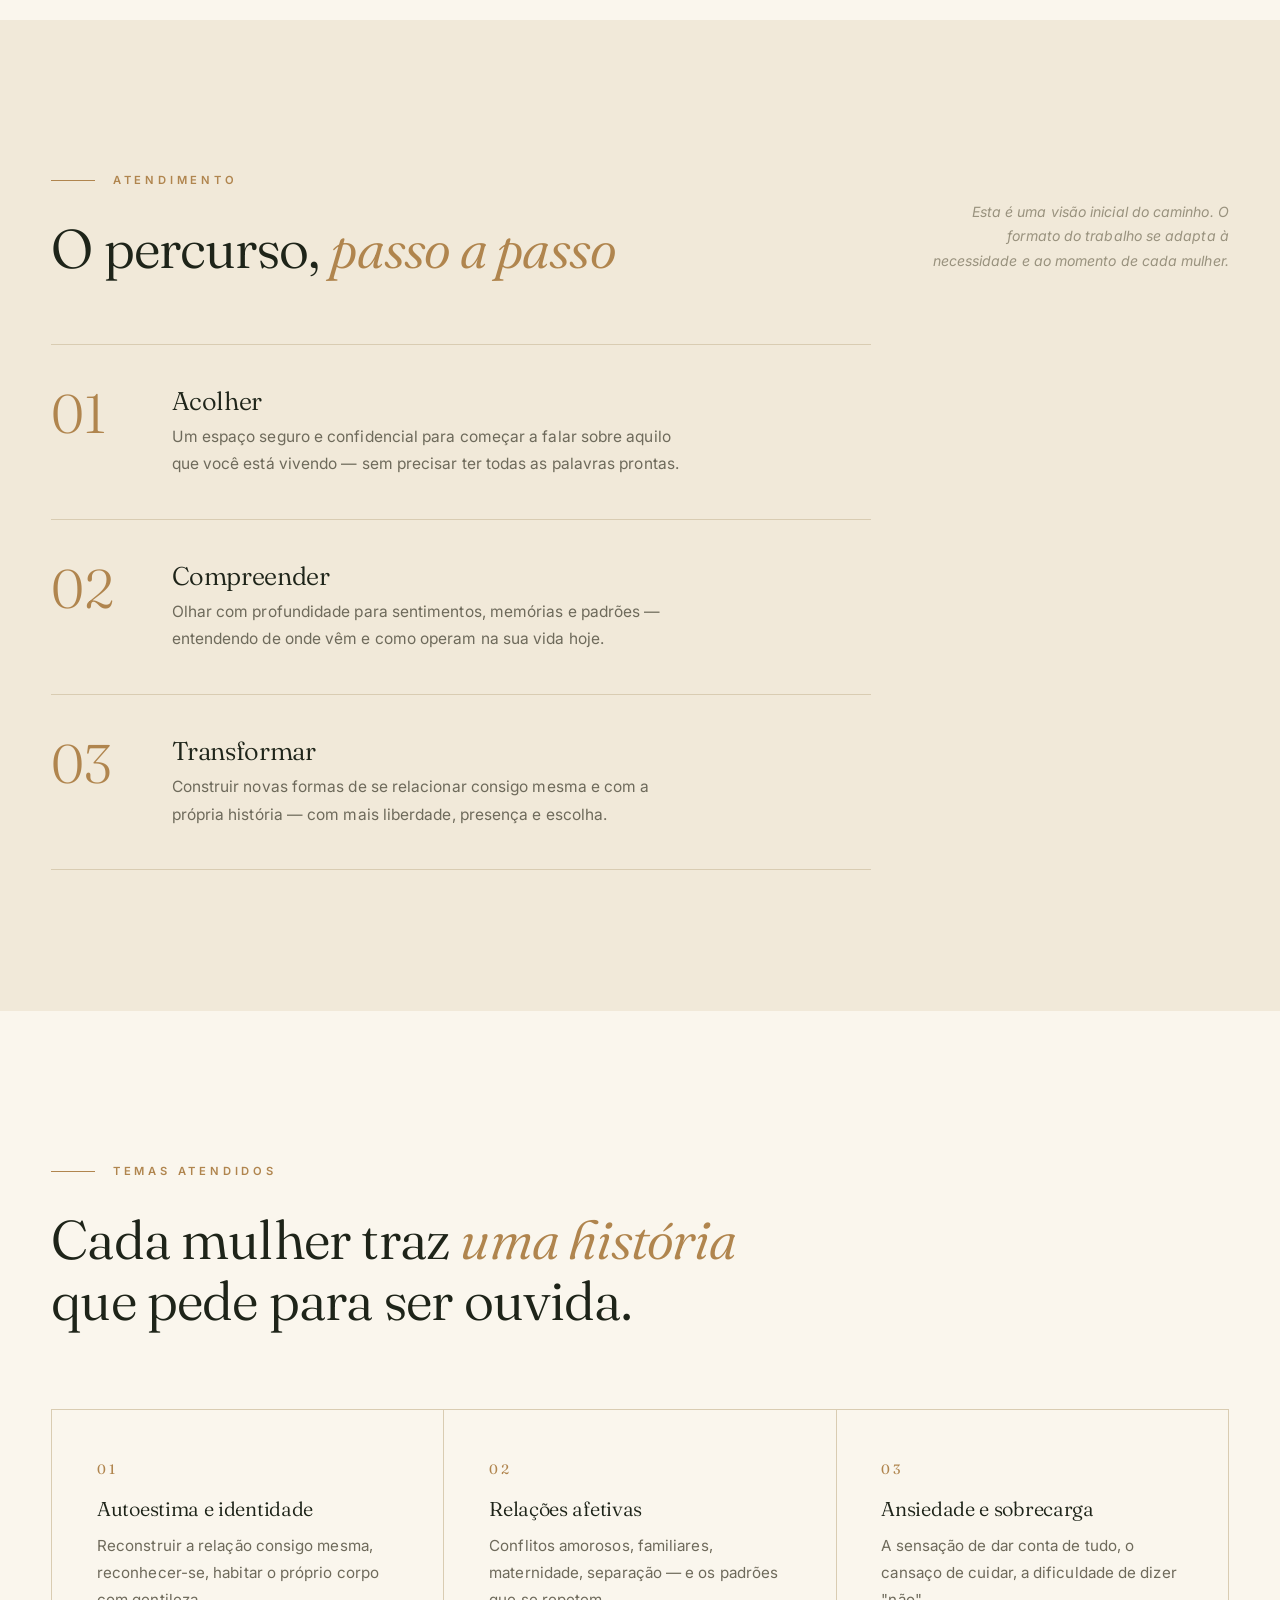
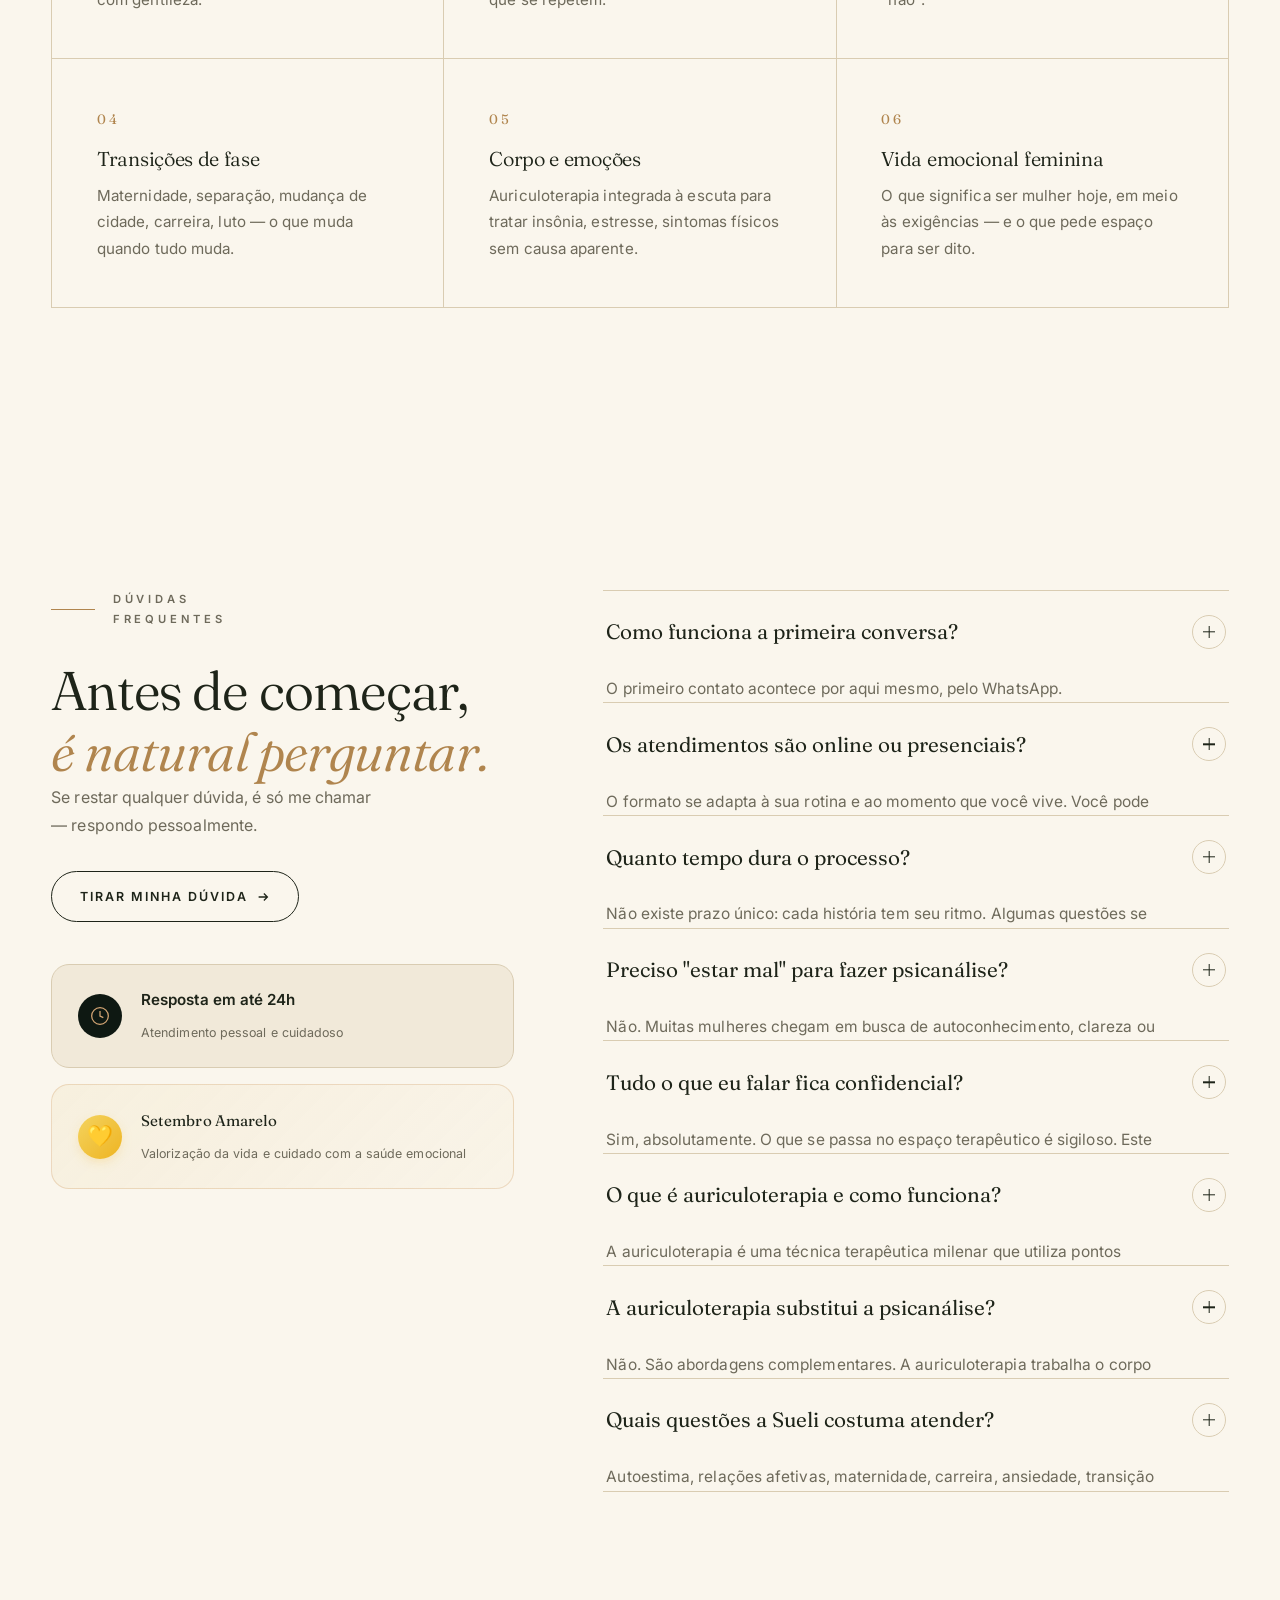
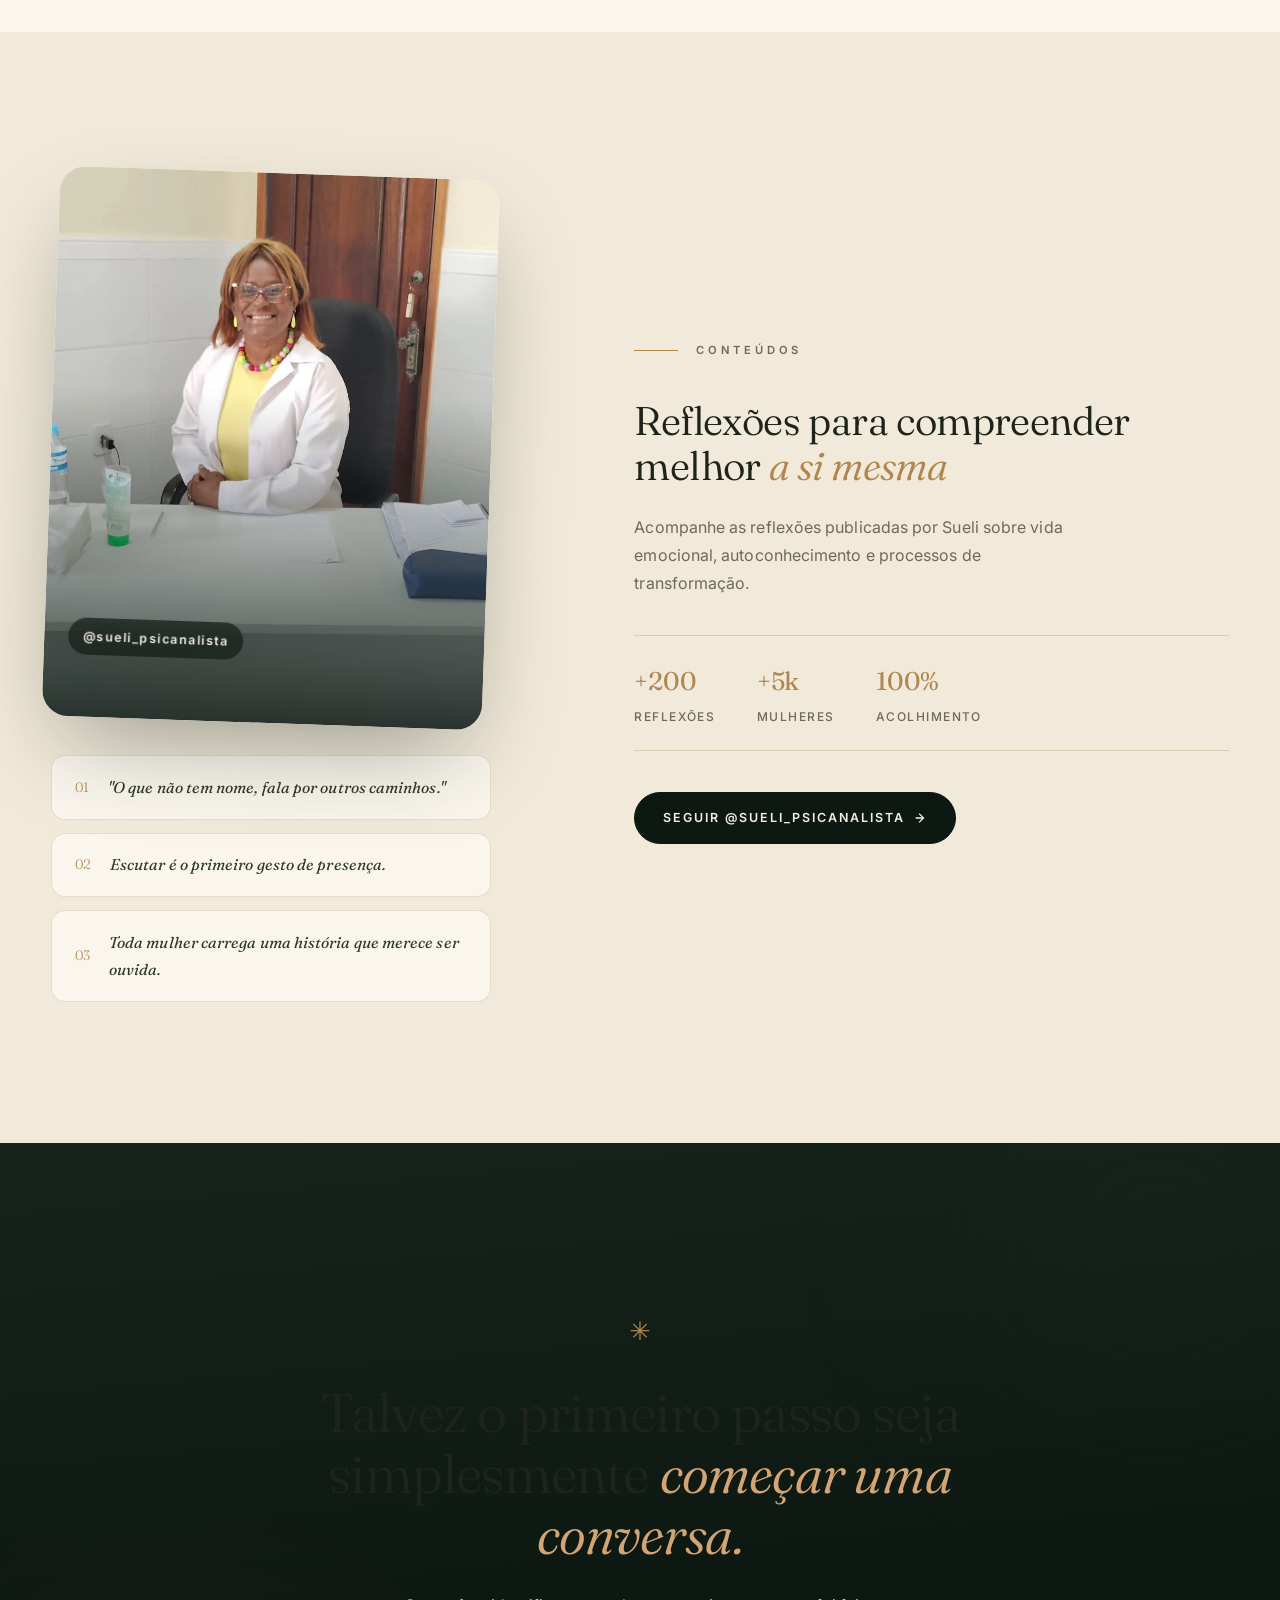
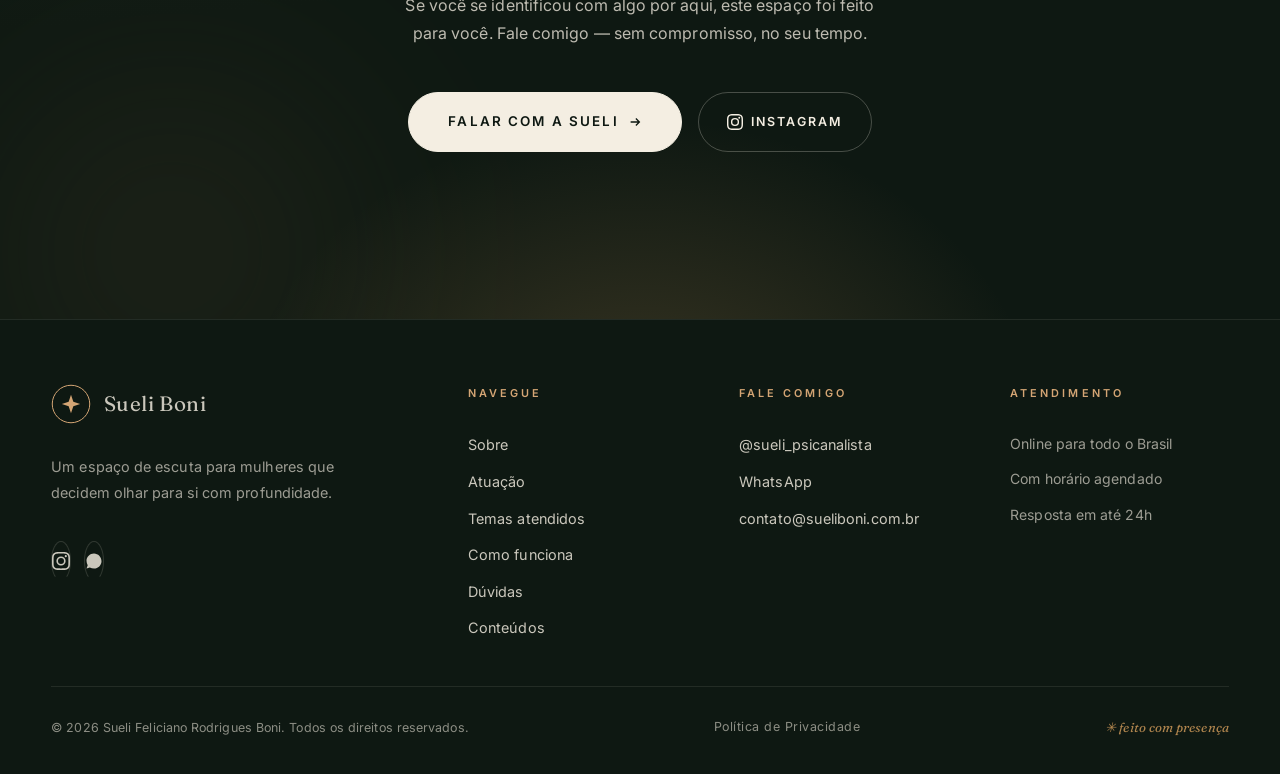
==== commit 5d1c0c25: "feat: back-to-top, privacidade.html completa, polish final ✨ Adicionado: - Botão 'back to top' que a" ====
--- a/index.html
+++ b/index.html
@@ -127,6 +127,8 @@
   <!-- Preconnect & Fonts -->
   <link rel="preconnect" href="https://fonts.googleapis.com">
   <link rel="preconnect" href="https://fonts.gstatic.com" crossorigin>
+  <link rel="preconnect" href="https://wa.me">
+  <link rel="dns-prefetch" href="https://www.instagram.com">
   <link href="https://fonts.googleapis.com/css2?family=Fraunces:ital,opsz,wght@0,9..144,300..600;1,9..144,300..600&family=Inter:wght@300;400;500;600;700&display=swap" rel="stylesheet">
 
   <!-- Favicon -->
@@ -845,7 +847,7 @@
       </div>
 
       <div class="footer__bottom">
-        <p class="footer__copy">© <span id="year"></span> Sueli Boni. Todos os direitos reservados.</p>
+        <p class="footer__copy">© <span id="year"></span> Sueli Feliciano Rodrigues Boni. Todos os direitos reservados.</p>
         <a class="footer__privacy" href="privacidade.html">Política de Privacidade</a>
         <p class="footer__made" aria-hidden="true">✳ feito com presença</p>
       </div>
@@ -858,6 +860,11 @@
     <span class="wa-float__pulse" aria-hidden="true"></span>
   </a>
 
+  <!-- Botão back to top -->
+  <button class="back-to-top" id="backToTop" aria-label="Voltar ao topo">
+    <svg viewBox="0 0 16 16" width="16" height="16" fill="none" stroke="currentColor" stroke-width="1.6" stroke-linecap="round" stroke-linejoin="round"><path d="M8 13V3M3 8l5-5 5 5"/></svg>
+  </button>
+
   <script src="js/main.js" defer></script>
 </body>
 </html>
--- a/css/style.css
+++ b/css/style.css
@@ -2062,6 +2062,19 @@
   font-style: italic;
 }
 
+.footer__privacy {
+  font-size: .78rem;
+  color: color-mix(in srgb, var(--ivory) 55%, transparent);
+  text-decoration: none;
+  border-bottom: 1px solid transparent;
+  transition: color .35s var(--ease), border-color .35s var(--ease);
+}
+
+.footer__privacy:hover {
+  color: var(--brass-soft);
+  border-color: var(--brass);
+}
+
 /* ══════════ WHATSAPP FLUTUANTE ══════════ */
 .wa-float {
   position: fixed;
@@ -2111,6 +2124,45 @@
 .wa-float:hover {
   transform: translateY(-4px) scale(1.05);
   background: var(--brass);
+}
+
+/* ══════════ BACK TO TOP ══════════ */
+.back-to-top {
+  position: fixed;
+  right: 1.5rem;
+  bottom: 6.5rem;
+  z-index: 89;
+  width: 44px;
+  height: 44px;
+  border-radius: 50%;
+  background: var(--ivory);
+  color: var(--pine);
+  border: 1px solid var(--line);
+  cursor: pointer;
+  display: grid;
+  place-items: center;
+  opacity: 0;
+  visibility: hidden;
+  transform: translateY(10px);
+  transition: opacity .4s var(--ease),
+              visibility .4s var(--ease),
+              transform .4s var(--ease),
+              background .35s var(--ease),
+              border-color .35s var(--ease);
+  box-shadow: var(--shadow-sm);
+}
+
+.back-to-top.is-visible {
+  opacity: 1;
+  visibility: visible;
+  transform: translateY(0);
+}
+
+.back-to-top:hover {
+  background: var(--pine);
+  color: var(--ivory);
+  border-color: var(--pine);
+  transform: translateY(-2px);
 }
 
 /* ══════════ REVEAL ON SCROLL ══════════ */
@@ -2243,6 +2295,7 @@
 
   .footer__top { grid-template-columns: 1fr; }
   .footer__bottom { flex-direction: column; gap: .4rem; text-align: center; }
+  .footer__bottom > * { margin: 0; }
 
   .about__credentials {
     flex-direction: column;
@@ -2265,5 +2318,6 @@
   .display { font-size: 1.85rem; }
   .quote p { font-size: 1.35rem; }
   .wa-float { right: 1.1rem; bottom: 1.1rem; width: 54px; height: 54px; }
+  .back-to-top { right: 1.1rem; bottom: 5.7rem; width: 40px; height: 40px; }
   .hero__trust { gap: 1rem; font-size: .72rem; }
 }
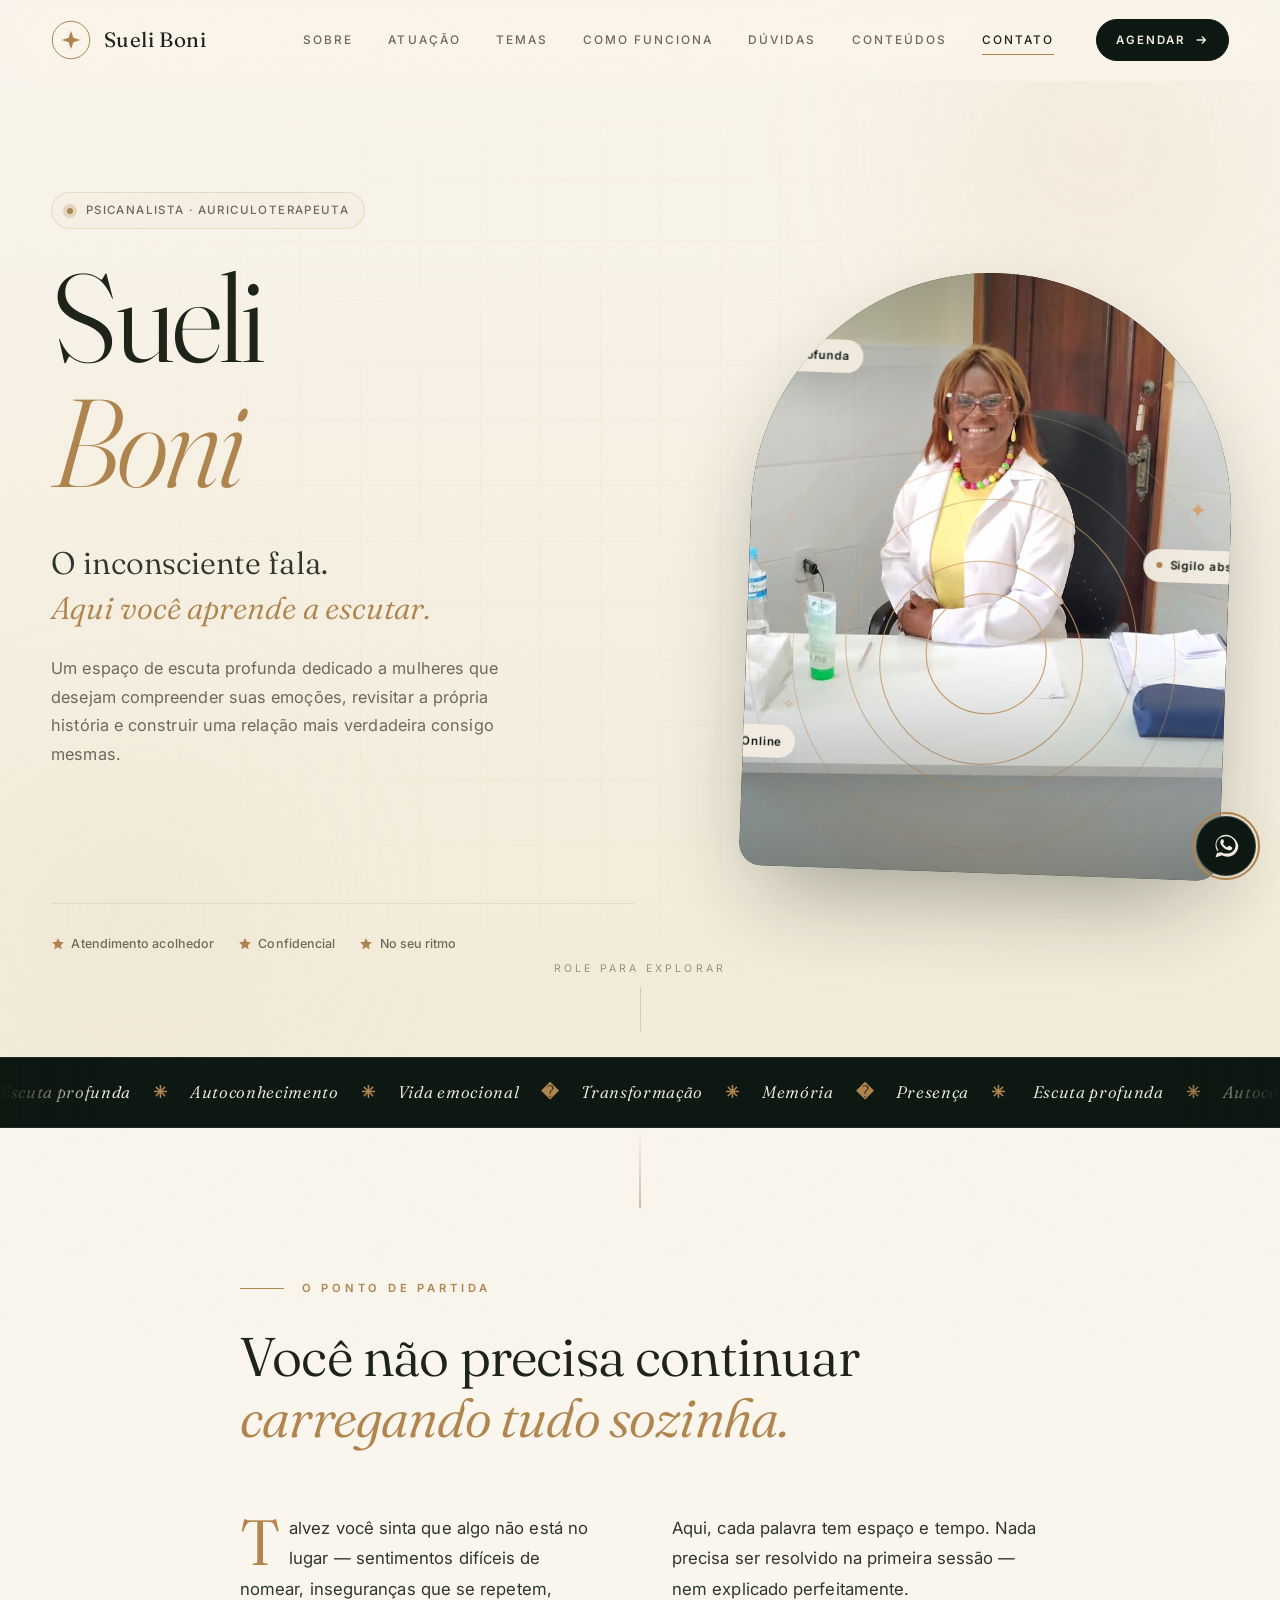
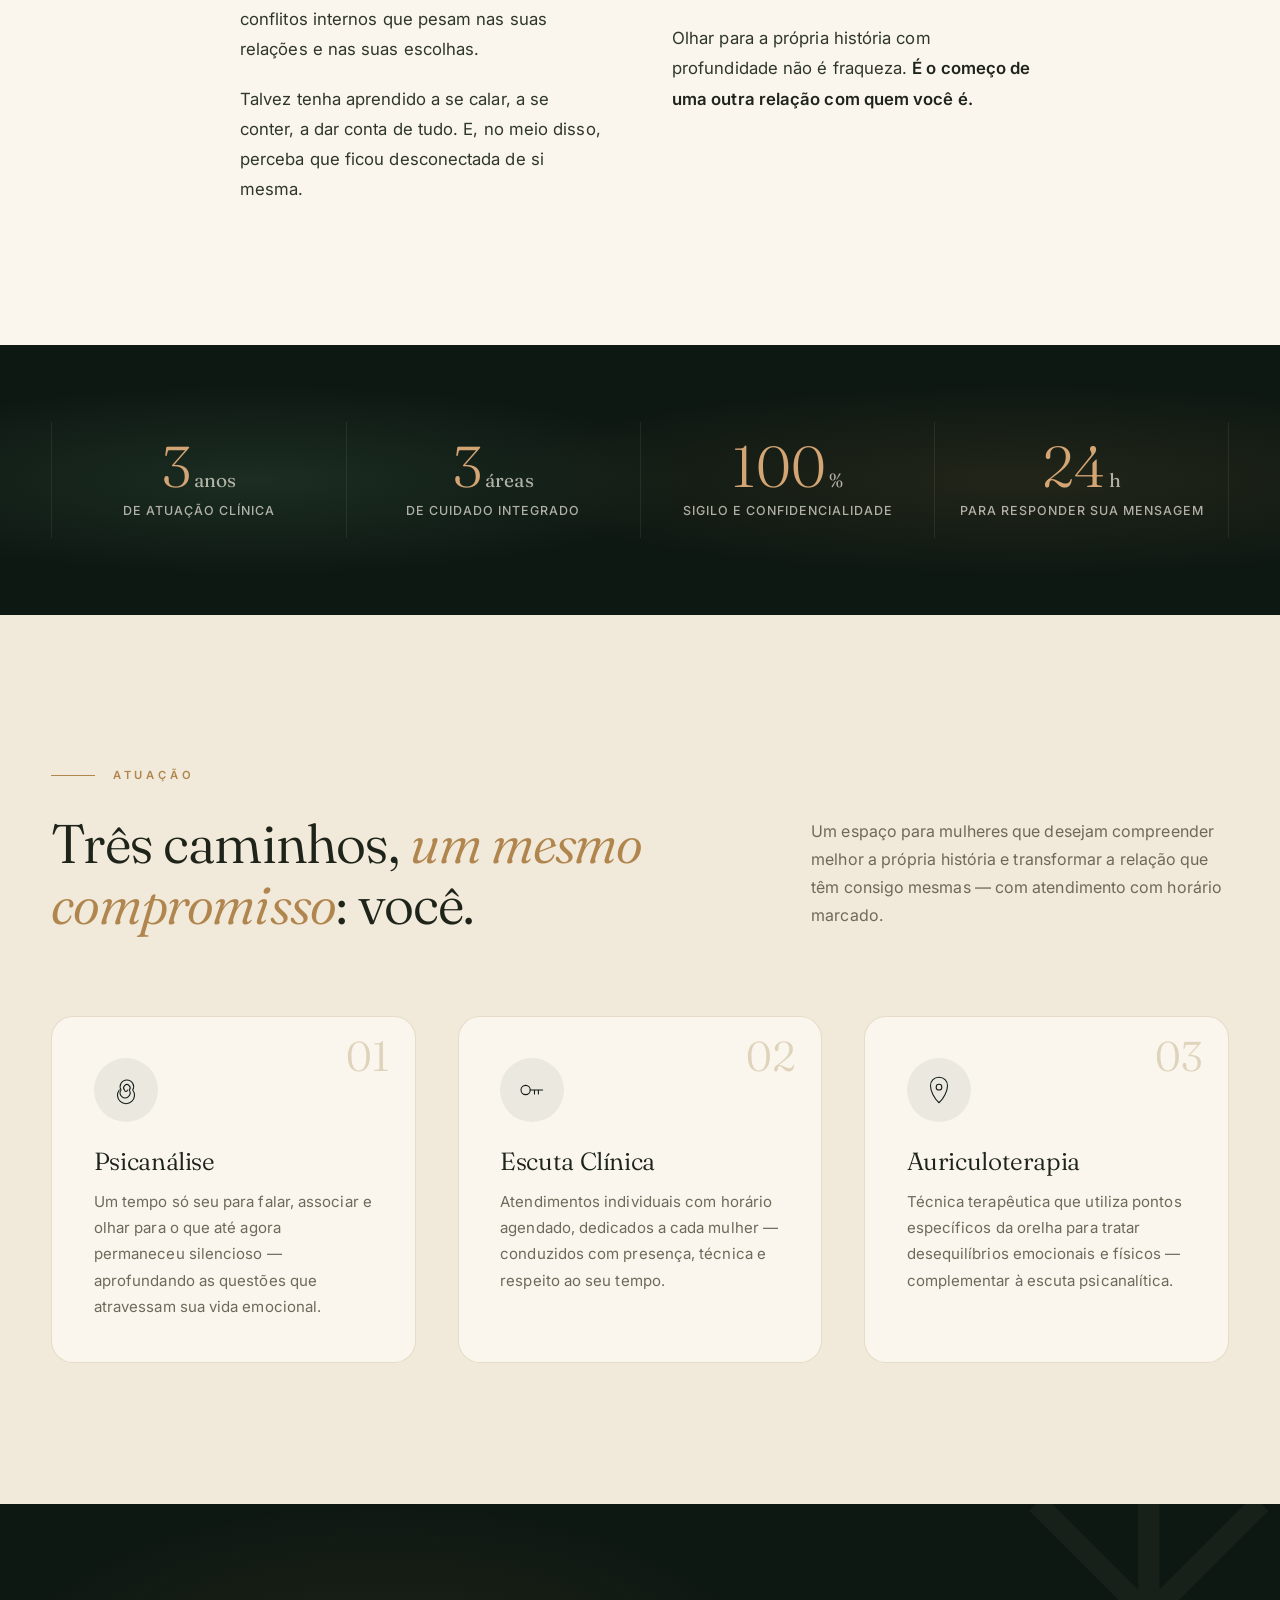
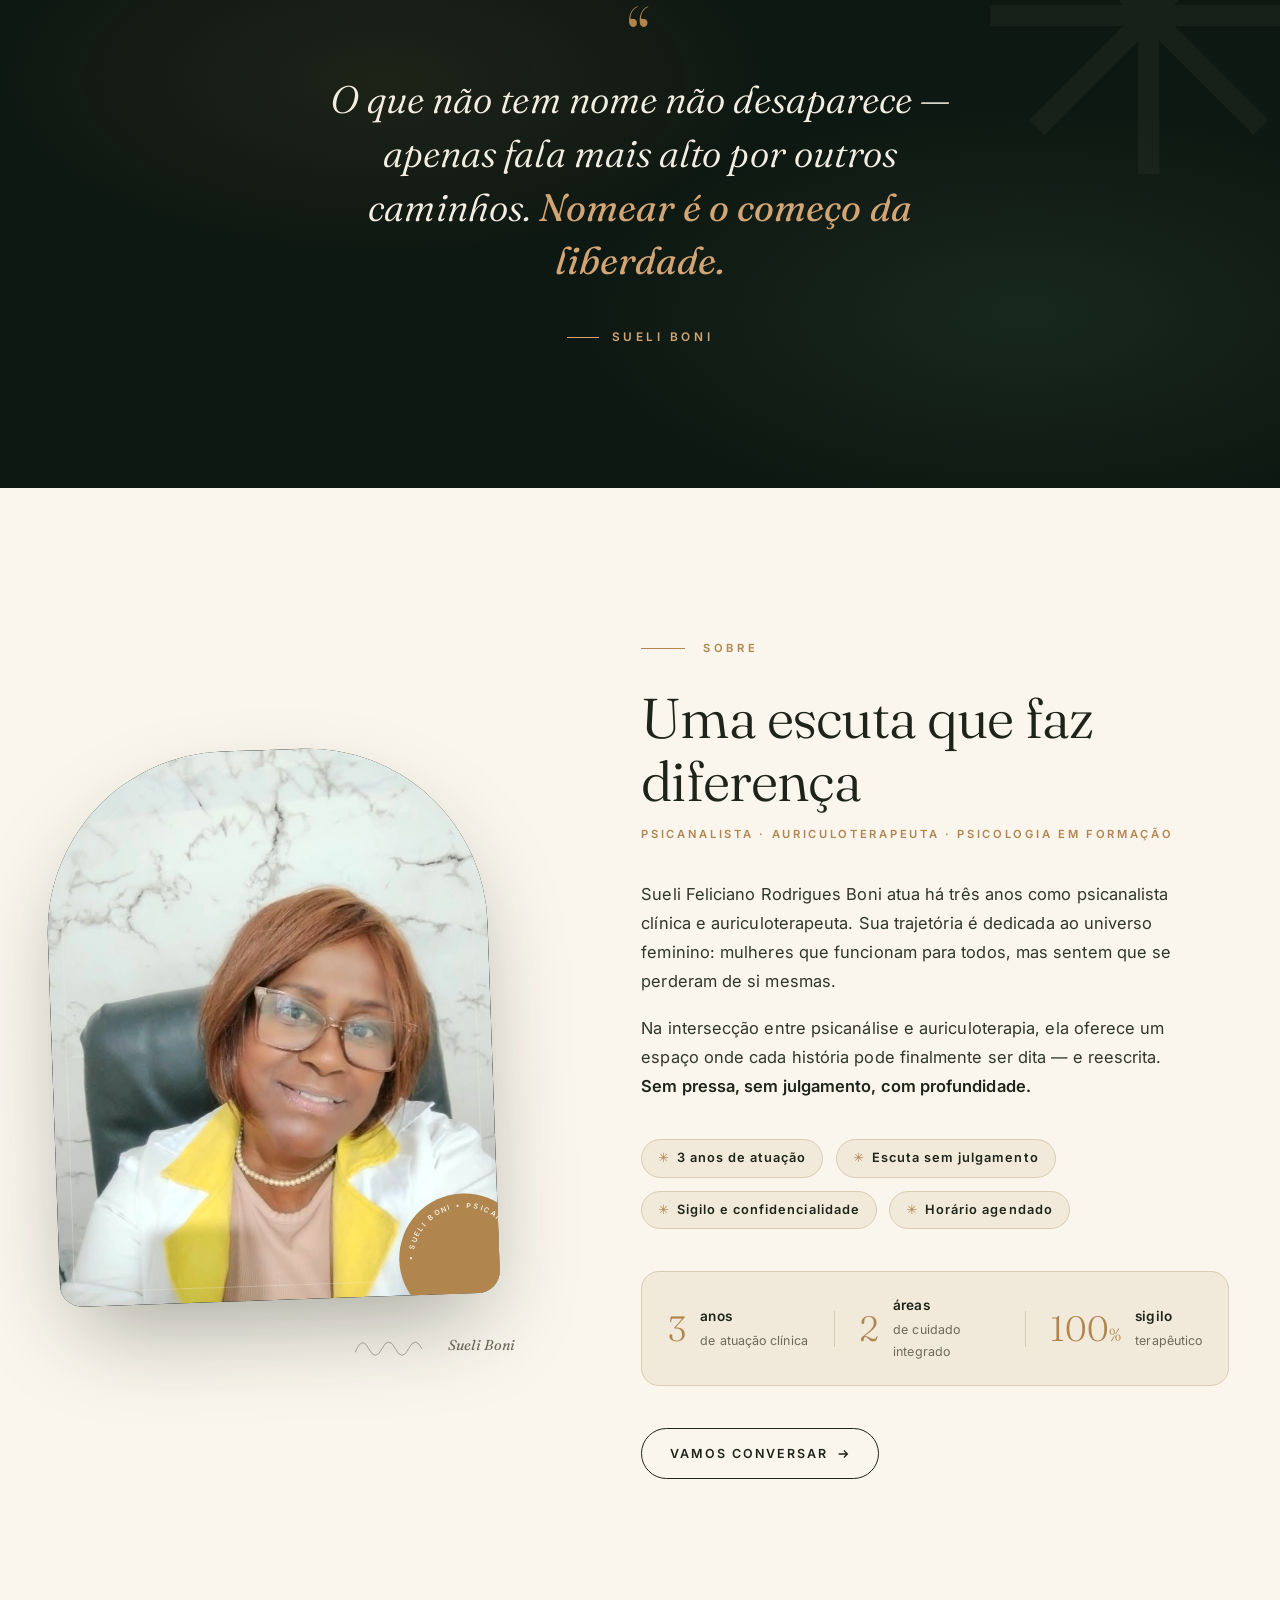
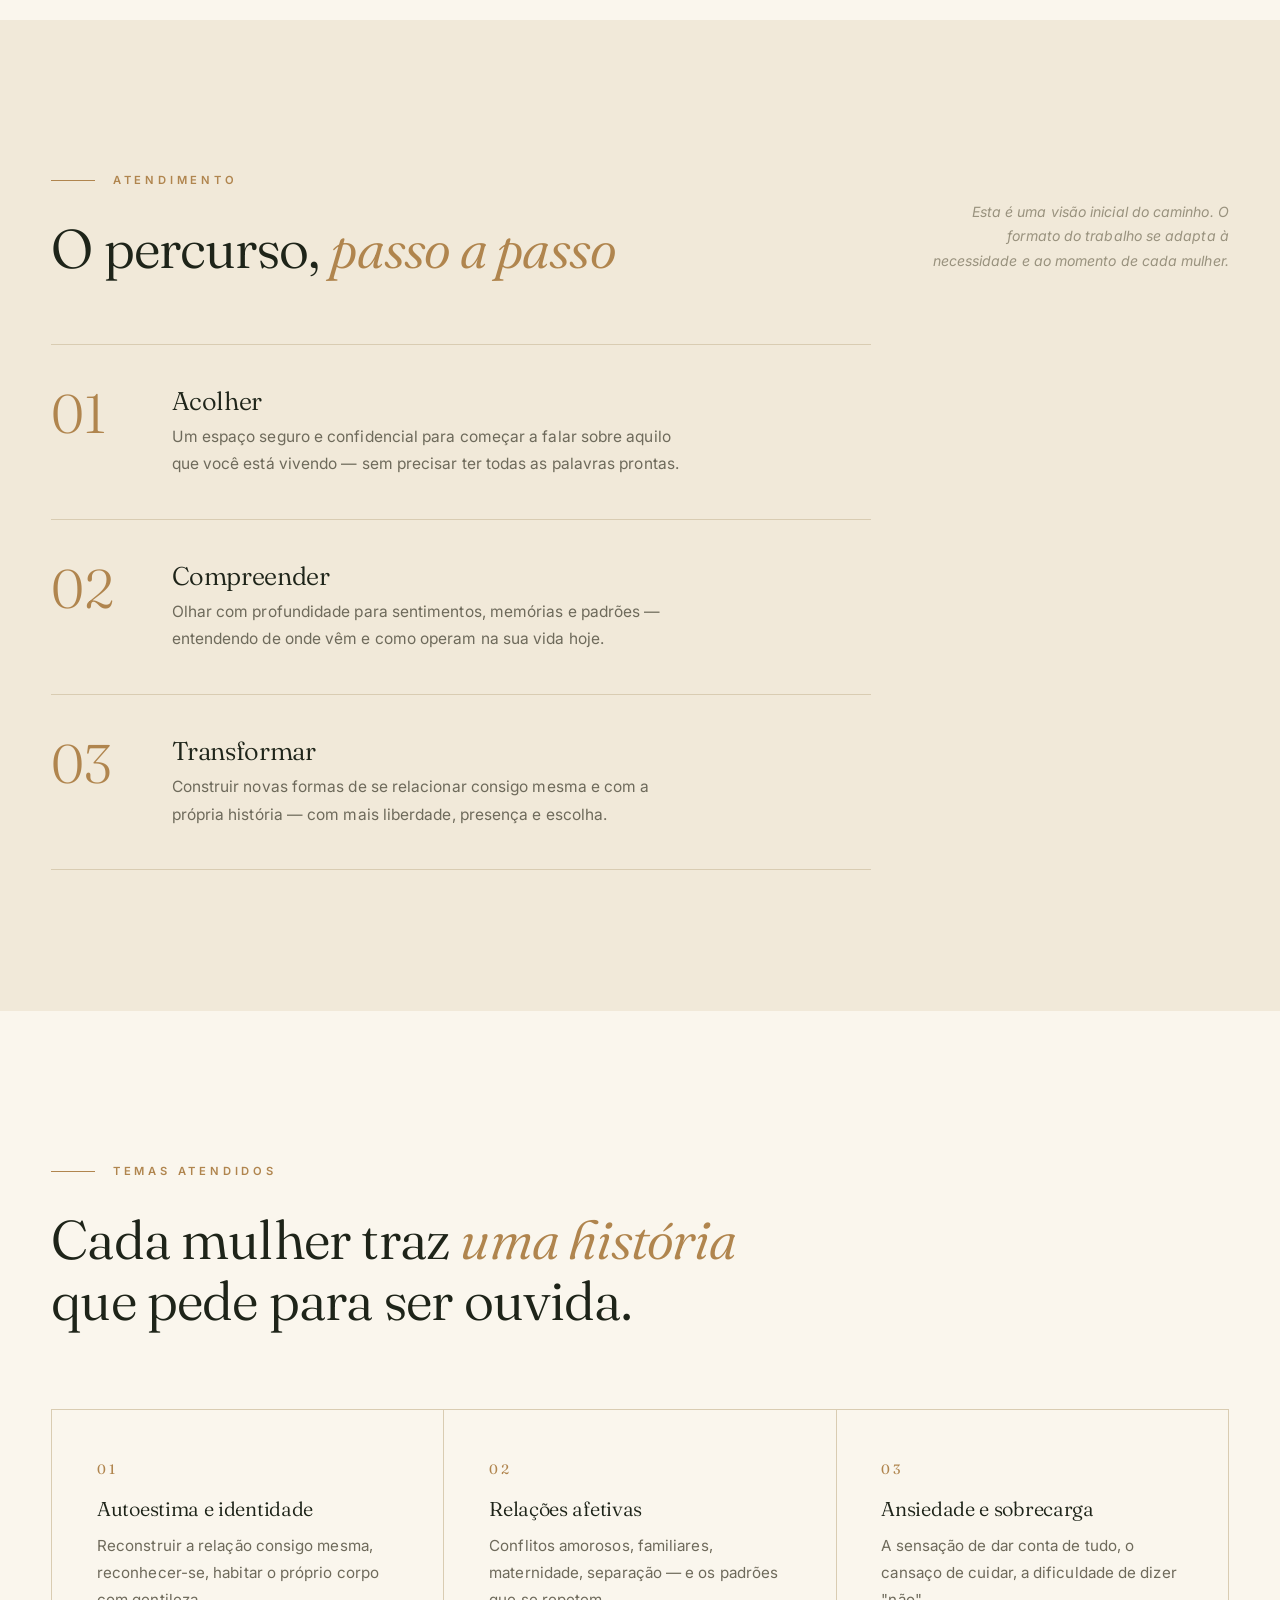
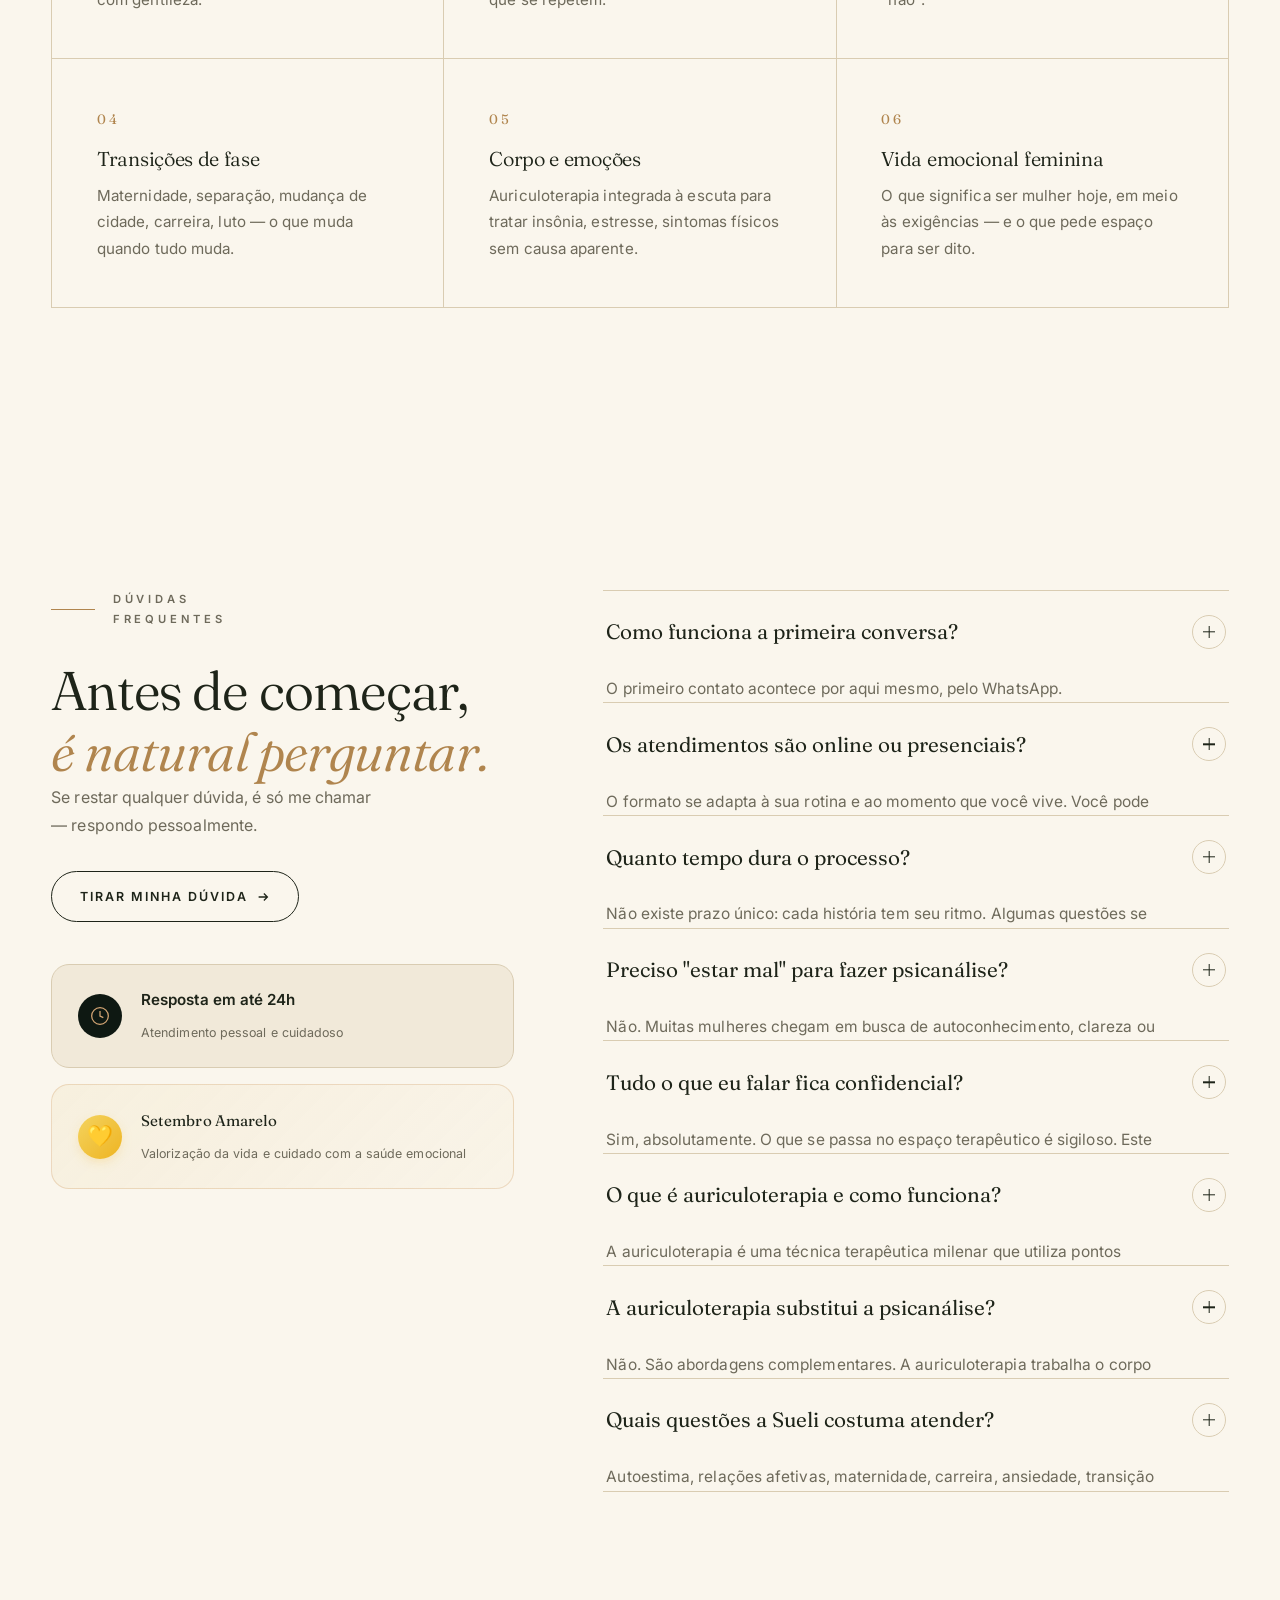
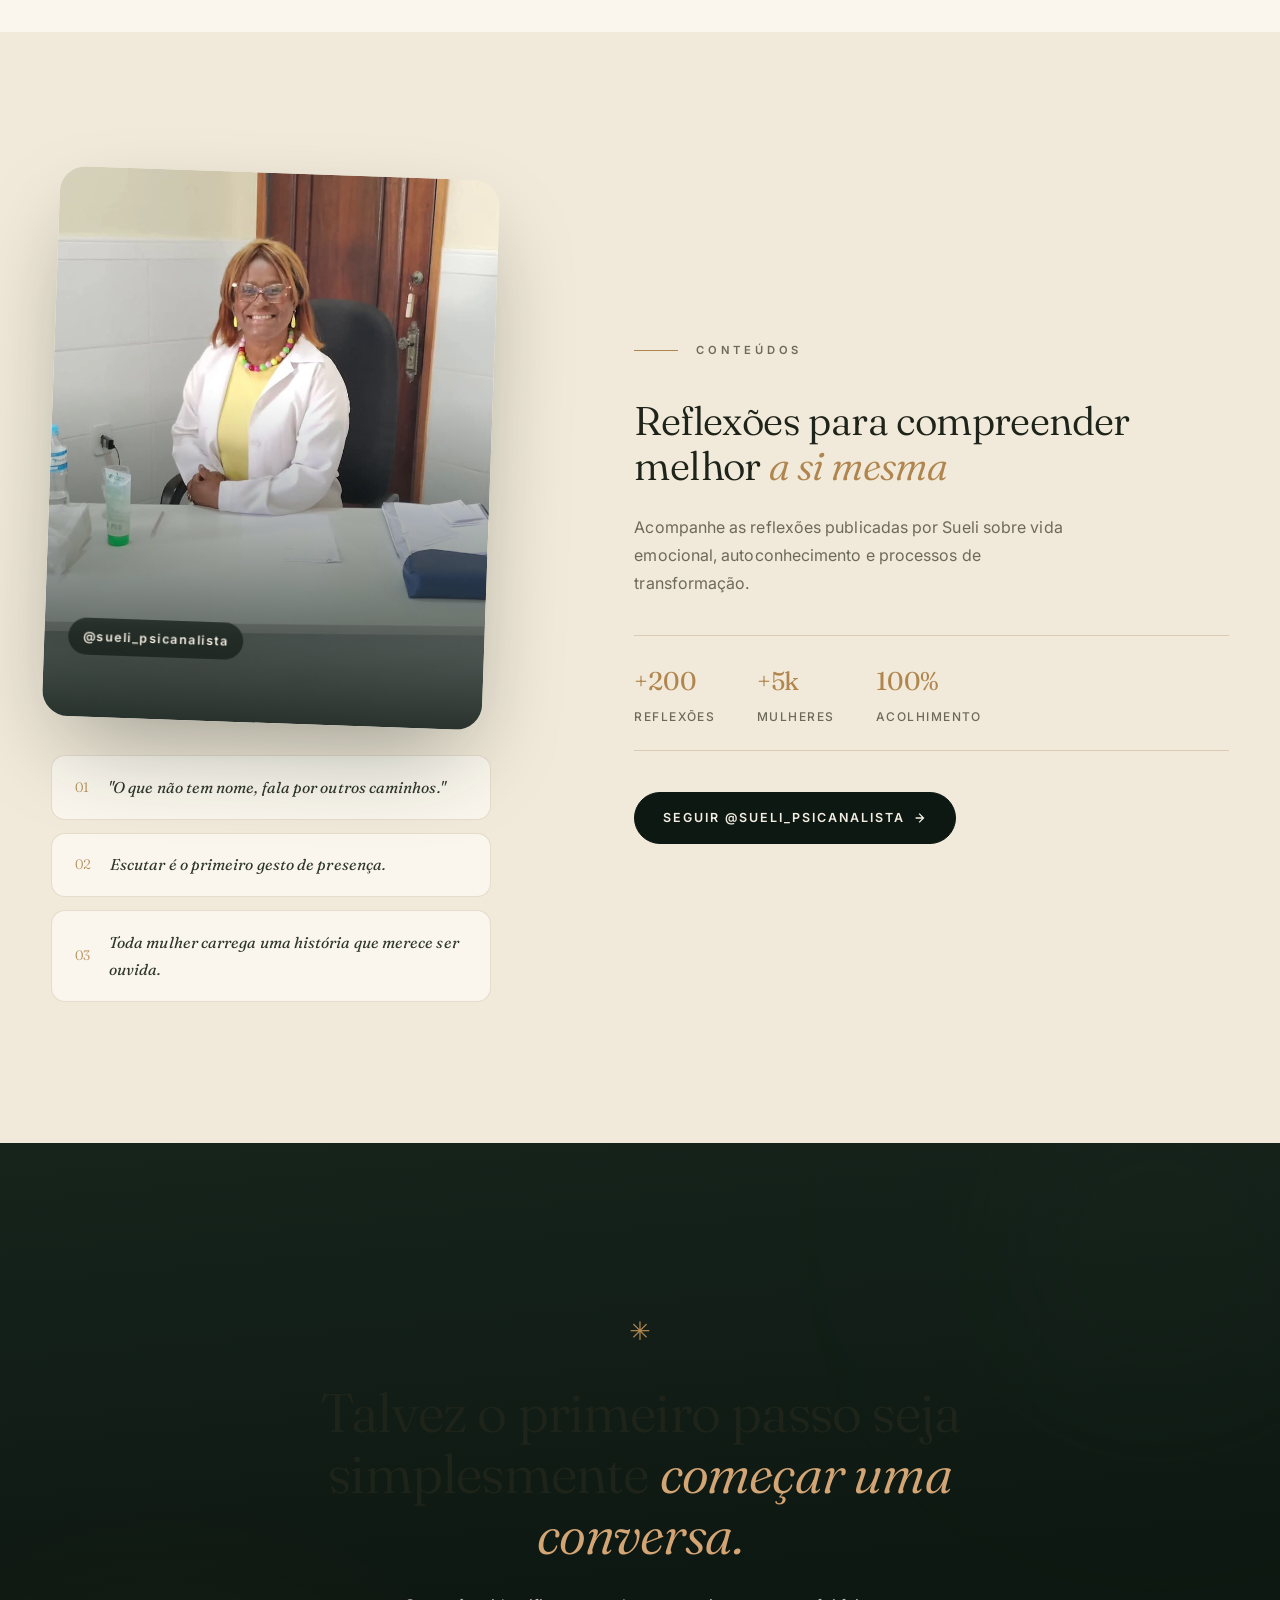
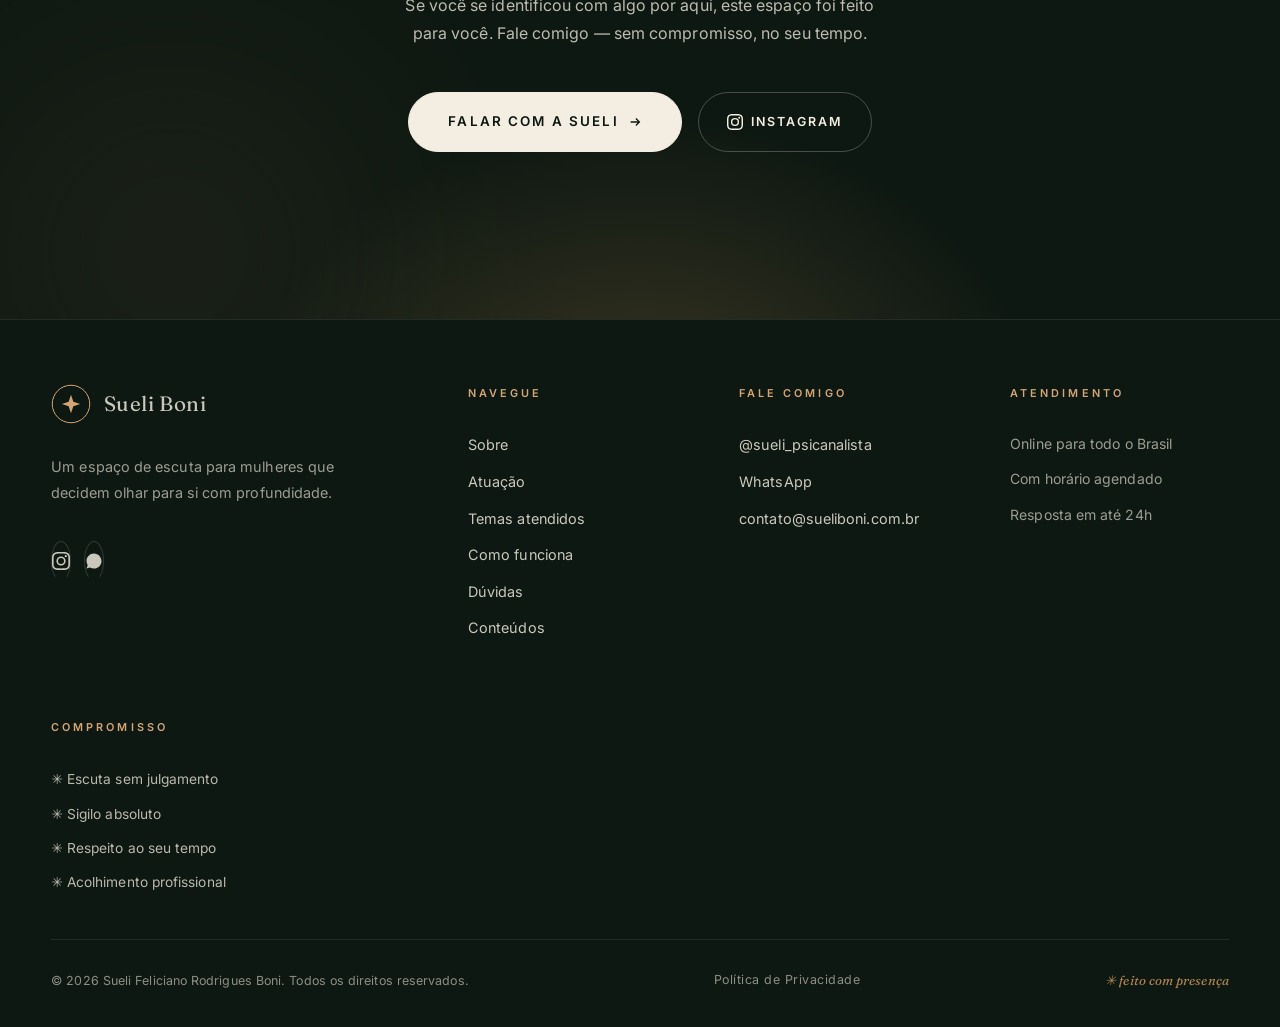
==== commit bfdf59b4: "feat: polish final - 5 colunas footer, microdata Person, scrollbar refinada ✨ Melhorias: - Footer ex" ====
--- a/index.html
+++ b/index.html
@@ -200,7 +200,9 @@
   <main id="main">
 
     <!-- ══════════ HERO �═════════ -->
-    <section class="hero" aria-labelledby="hero-title">
+    <section class="hero" aria-labelledby="hero-title" itemscope itemtype="https://schema.org/Person">
+      <meta itemprop="name" content="Sueli Feliciano Rodrigues Boni">
+      <meta itemprop="jobTitle" content="Psicanalista Clínica e Auriculoterapeuta">
       <div class="hero__bg" aria-hidden="true">
         <div class="hero__orb hero__orb--1"></div>
         <div class="hero__orb hero__orb--2"></div>
@@ -844,6 +846,14 @@
           <p class="footer__info">Com horário agendado</p>
           <p class="footer__info">Resposta em até 24h</p>
         </div>
+
+        <div class="footer__col footer__col--values">
+          <p class="footer__heading">Compromisso</p>
+          <p class="footer__value">✳ Escuta sem julgamento</p>
+          <p class="footer__value">✳ Sigilo absoluto</p>
+          <p class="footer__value">✳ Respeito ao seu tempo</p>
+          <p class="footer__value">✳ Acolhimento profissional</p>
+        </div>
       </div>
 
       <div class="footer__bottom">
@@ -855,7 +865,7 @@
   </footer>
 
   <!-- Botão flutuante WhatsApp -->
-  <a class="wa-float" data-wa href="#" aria-label="Conversar no WhatsApp" rel="noopener">
+  <a class="wa-float" data-wa href="#" aria-label="Conversar com Sueli Boni no WhatsApp" rel="noopener">
     <svg viewBox="0 0 32 32" width="28" height="28" fill="currentColor" aria-hidden="true"><path d="M16 3C9.4 3 4 8.3 4 14.9c0 2.6.8 5 2.3 7L4 29l7.3-2.3c1.9 1 4 1.6 6.2 1.6h.5c6.6 0 12-5.3 12-11.9S22.6 3 16 3zm0 21.7c-2 0-3.9-.5-5.5-1.5l-.4-.2-4.3 1.4 1.4-4.1-.3-.4c-1.2-1.7-1.8-3.7-1.8-5.8C5.1 9 10 4.9 16 4.9s10.9 4.6 10.9 10.4-4.9 9.4-10.9 9.4zm6-7.9c-.3-.2-2-1-2.3-1.1-.3-.1-.5-.2-.8.2-.2.3-.9 1.1-1.1 1.3-.2.2-.4.3-.7.1-.3-.2-1.4-.5-2.6-1.6-1-.9-1.6-2-1.8-2.3-.2-.3 0-.5.1-.7l.6-.7c.2-.2.2-.4.3-.6.1-.2 0-.4 0-.6l-.8-2c-.2-.5-.4-.4-.6-.4h-.7c-.2 0-.6.1-.9.4-.3.3-1.2 1.1-1.2 2.8s1.2 3.2 1.4 3.4c.2.2 2.4 3.6 5.8 5.1.8.3 1.4.5 1.9.7.8.2 1.5.2 2.1.1.6-.1 1.9-.8 2.2-1.5.3-.8.3-1.4.2-1.5-.1-.2-.3-.3-.6-.4z"/></svg>
     <span class="wa-float__pulse" aria-hidden="true"></span>
   </a>
--- a/css/style.css
+++ b/css/style.css
@@ -135,8 +135,12 @@
   background: var(--line);
   border-radius: 99px;
   border: 2px solid var(--paper);
+  transition: background .35s var(--ease);
 }
 ::-webkit-scrollbar-thumb:hover { background: var(--brass); }
+
+/* Smooth scrollbar para Firefox */
+* { scrollbar-width: thin; scrollbar-color: var(--line) var(--paper); }
 
 .sr-only {
   position: absolute;
@@ -2029,6 +2033,17 @@
   font-size: .88rem;
   margin: 0;
 }
+
+.footer__value {
+  color: color-mix(in srgb, var(--ivory) 75%, transparent);
+  font-size: .86rem;
+  margin: 0;
+  display: flex;
+  align-items: center;
+  gap: .55em;
+}
+
+.footer__value span { color: var(--brass); }
 
 .footer__bottom {
   display: flex;
@@ -2237,7 +2252,7 @@
   .pillars__grid { grid-template-columns: 1fr; max-width: 560px; margin-inline: auto; }
   .topics__grid { grid-template-columns: 1fr; }
   .faq__intro { position: static; }
-  .footer__top { grid-template-columns: 1fr 1fr; gap: 2.2rem; }
+  .footer__top { grid-template-columns: 1.4fr 1fr 1fr 1fr; gap: 2.2rem; }
   .footer__col--brand { grid-column: 1 / -1; }
 
   .hero__name br { display: none; }
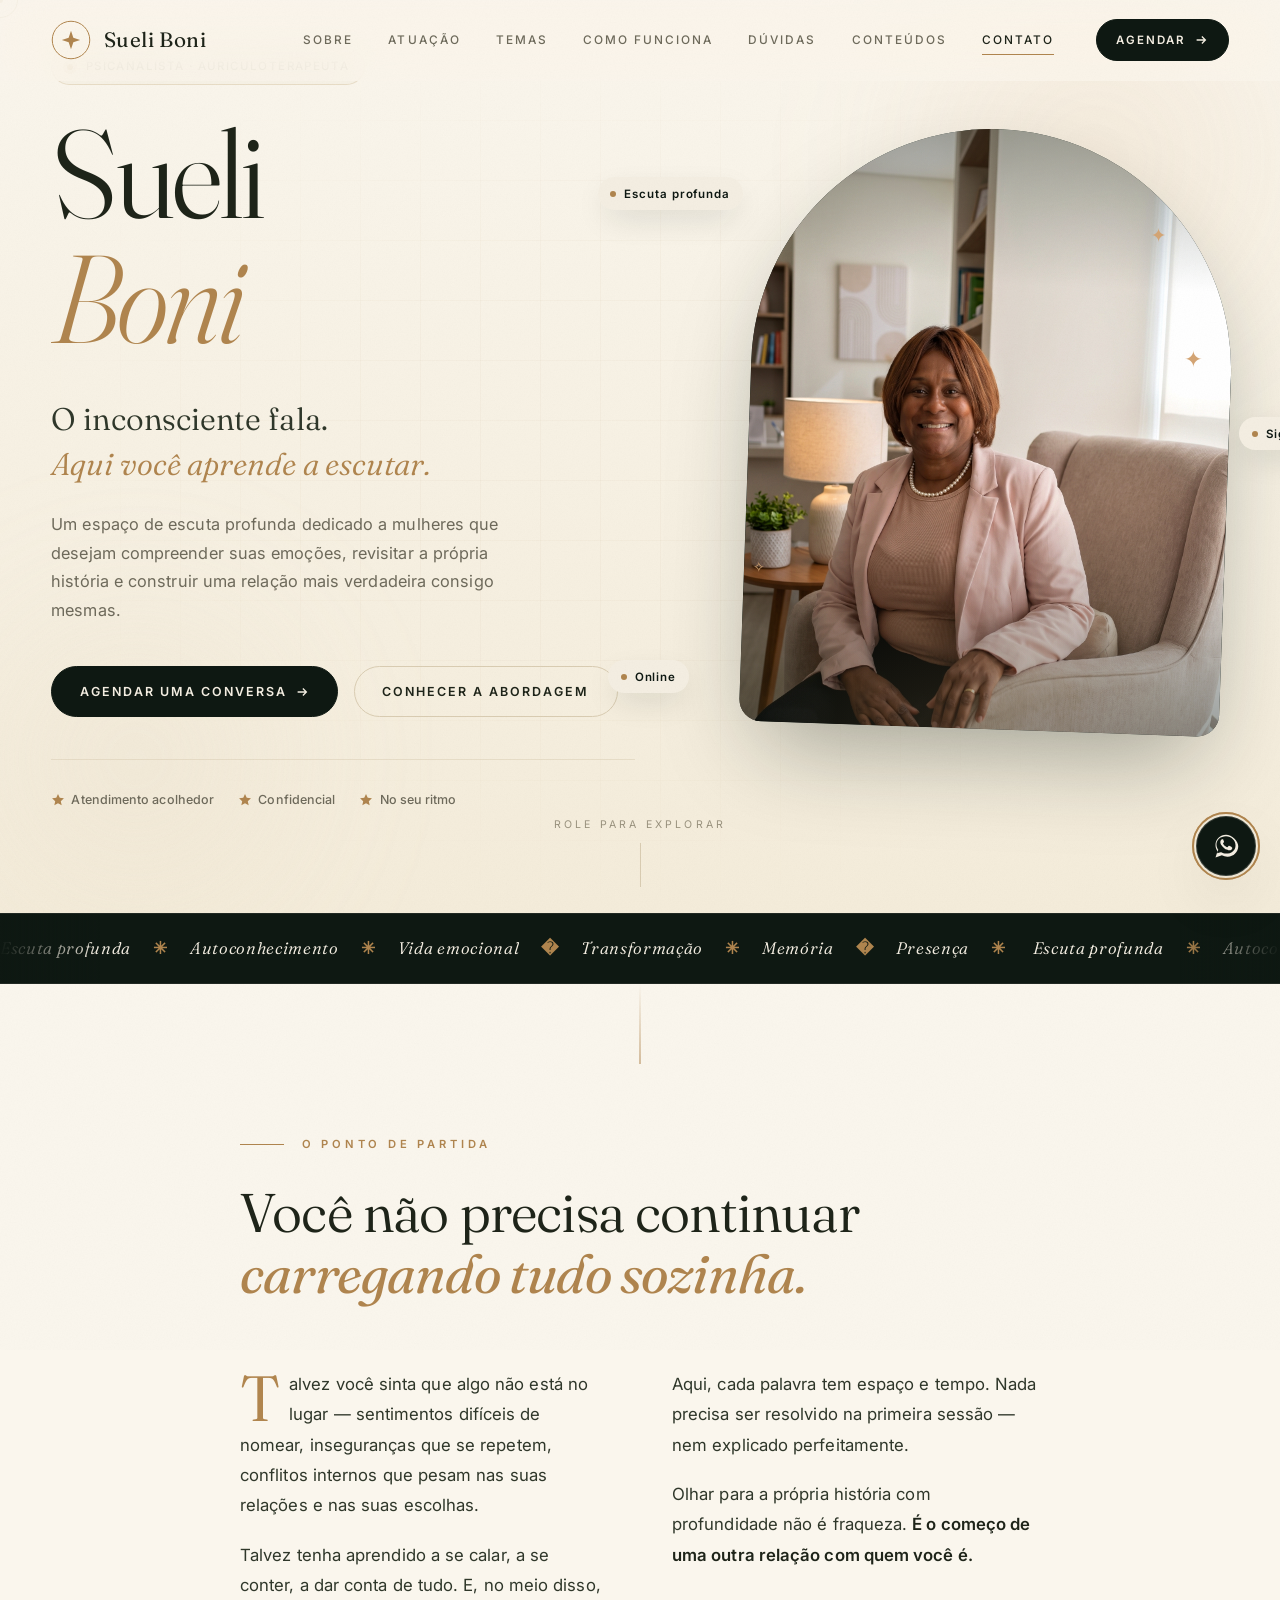
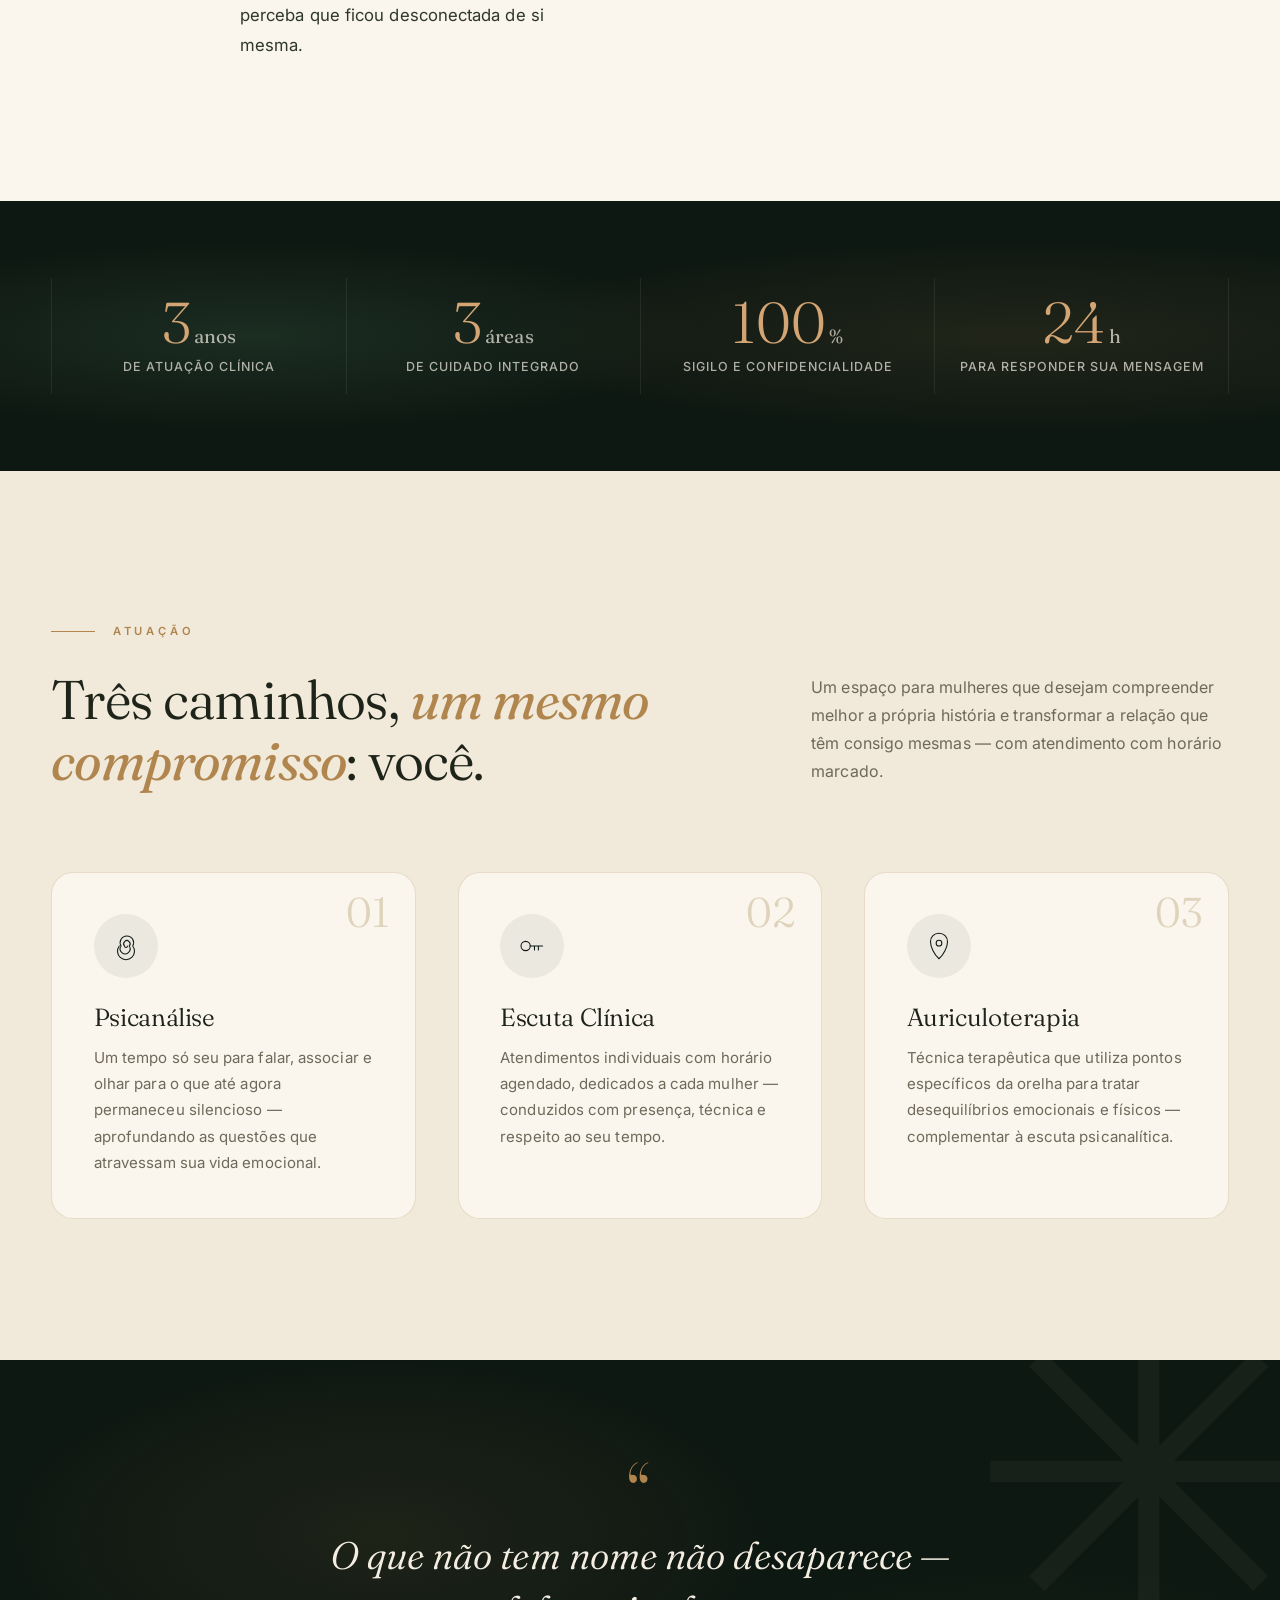
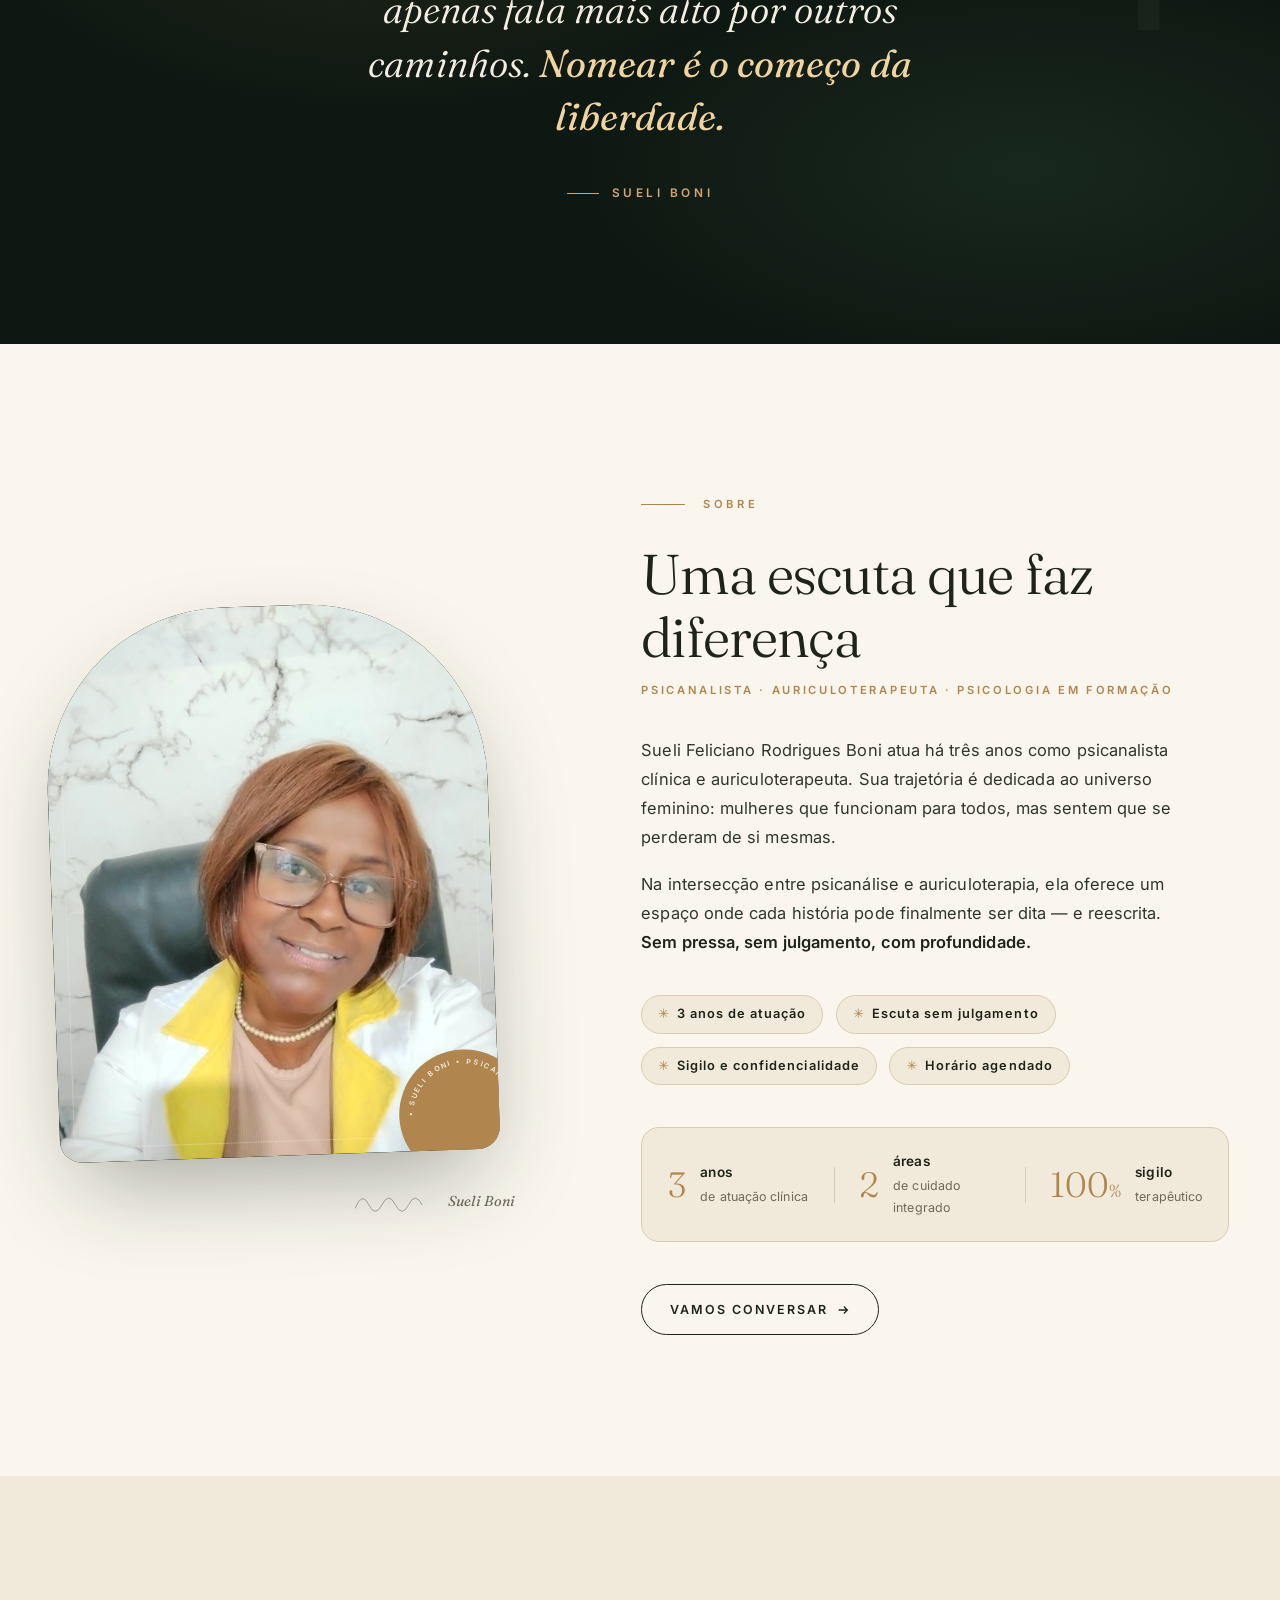
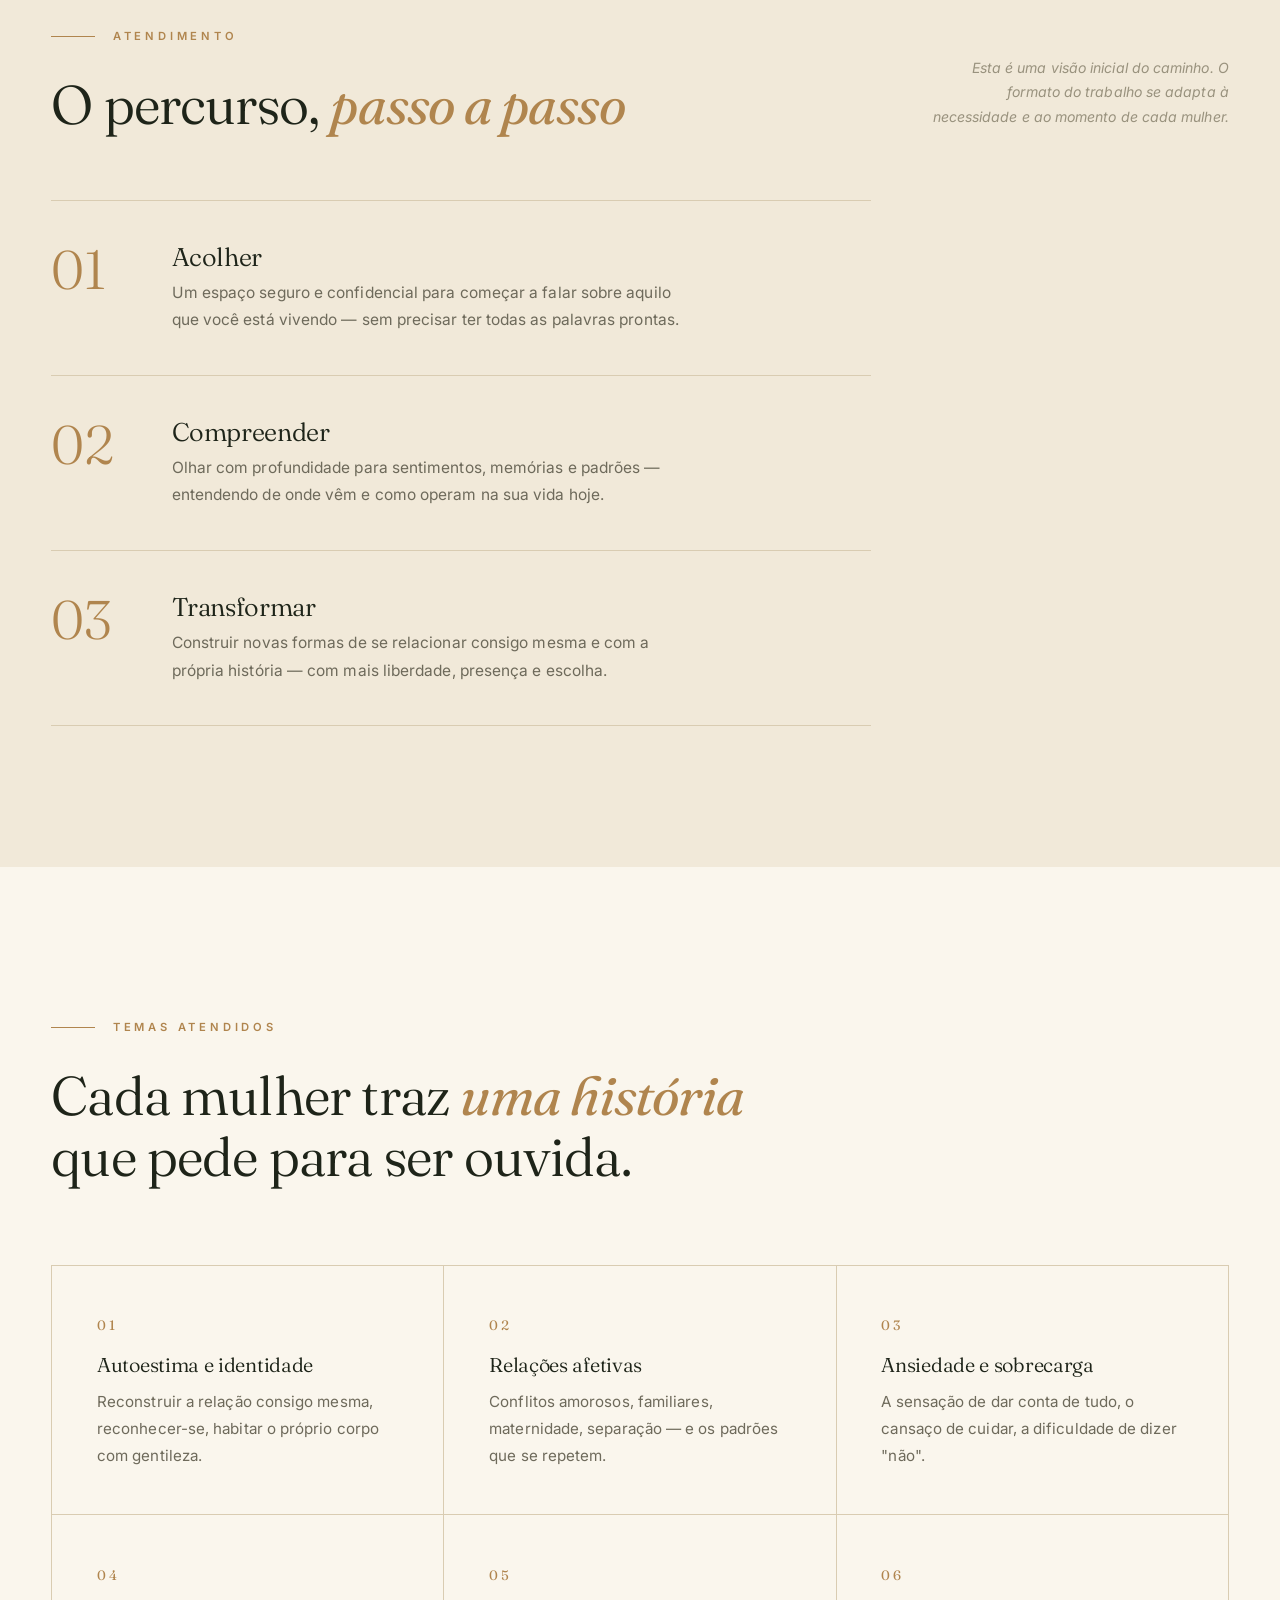
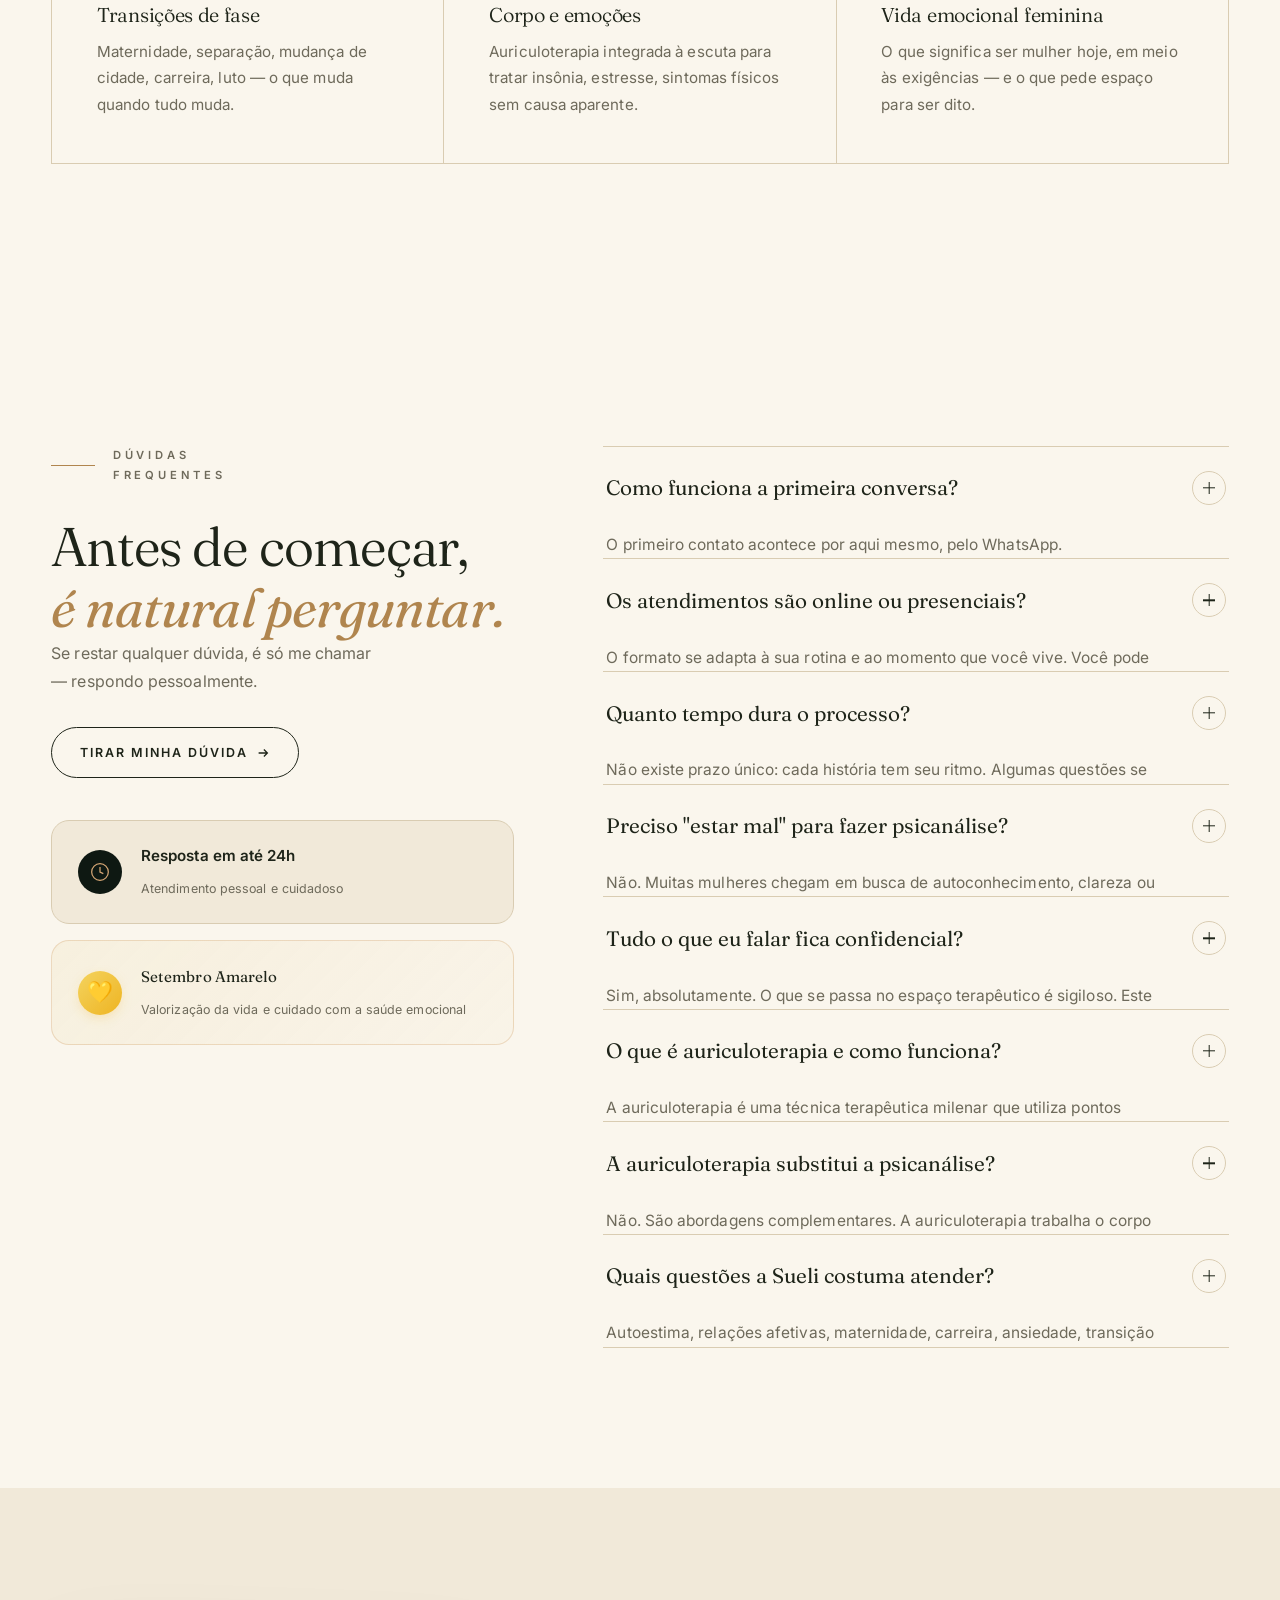
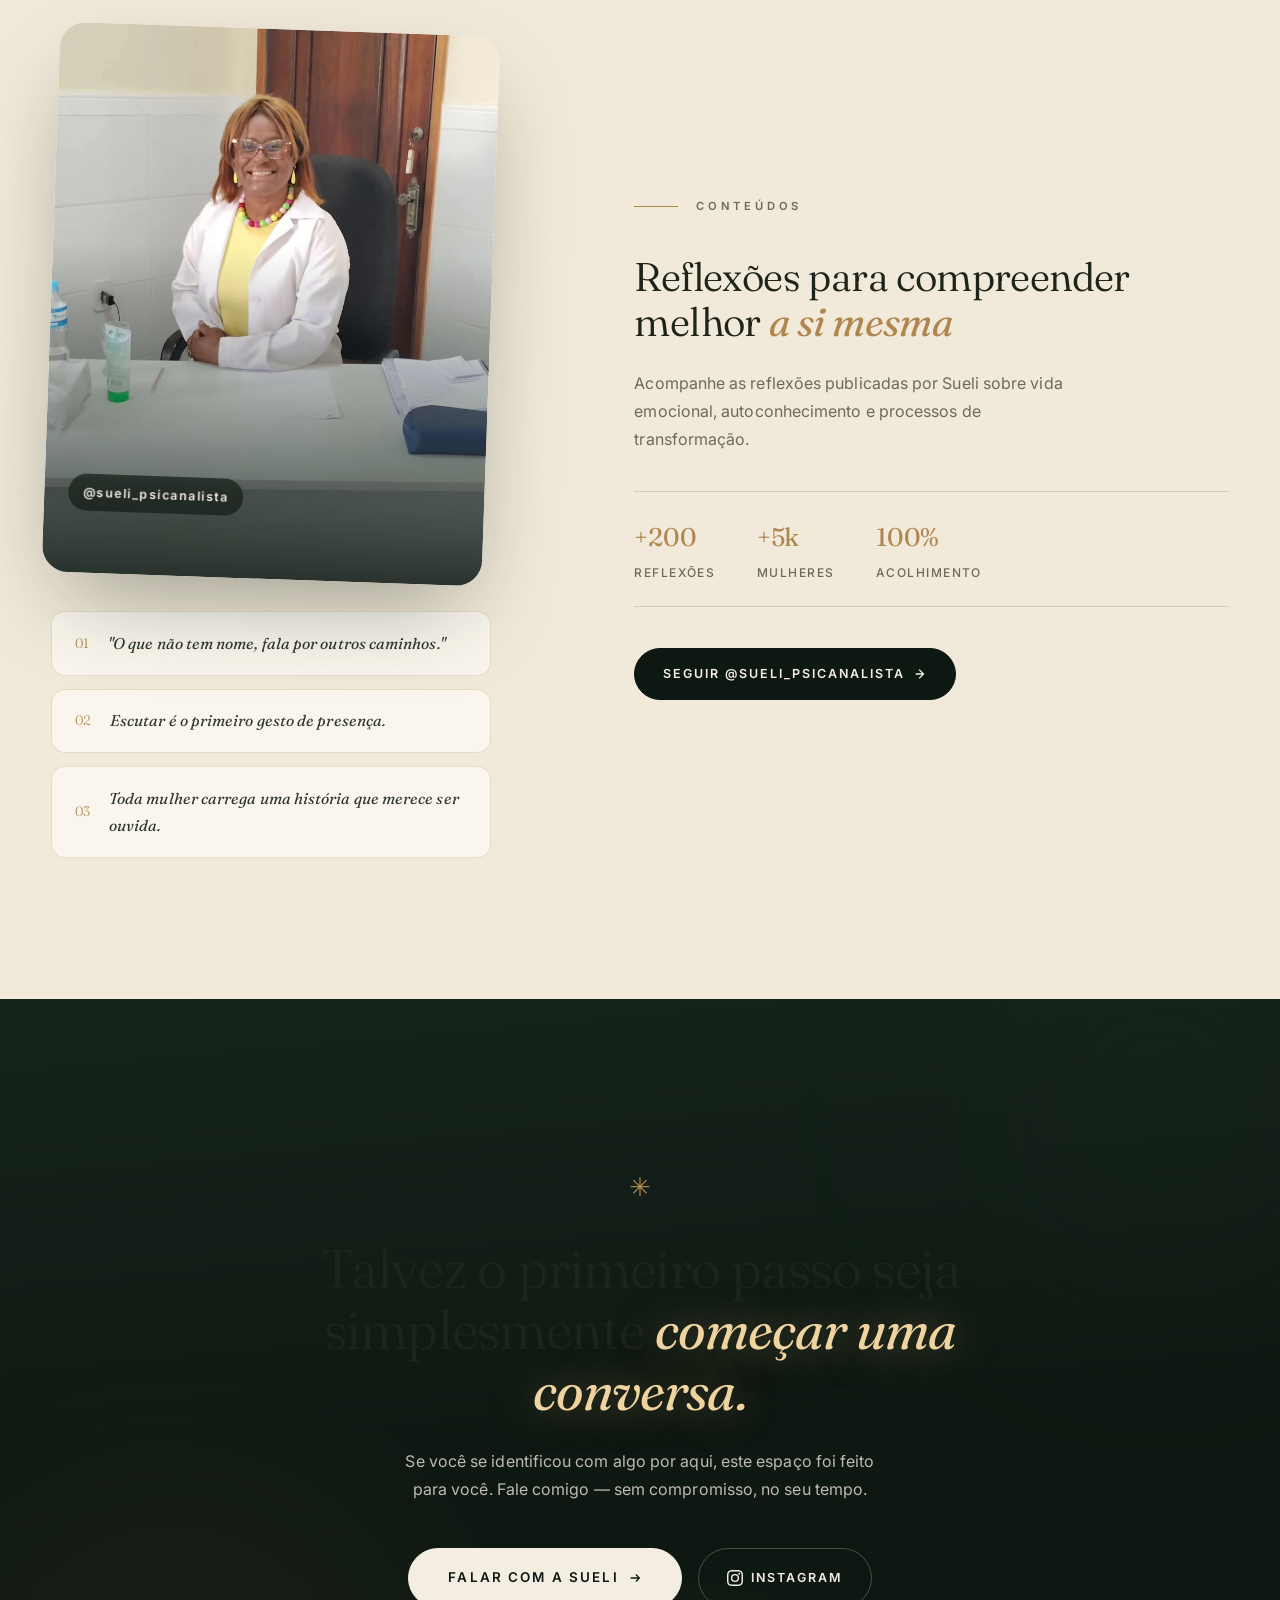
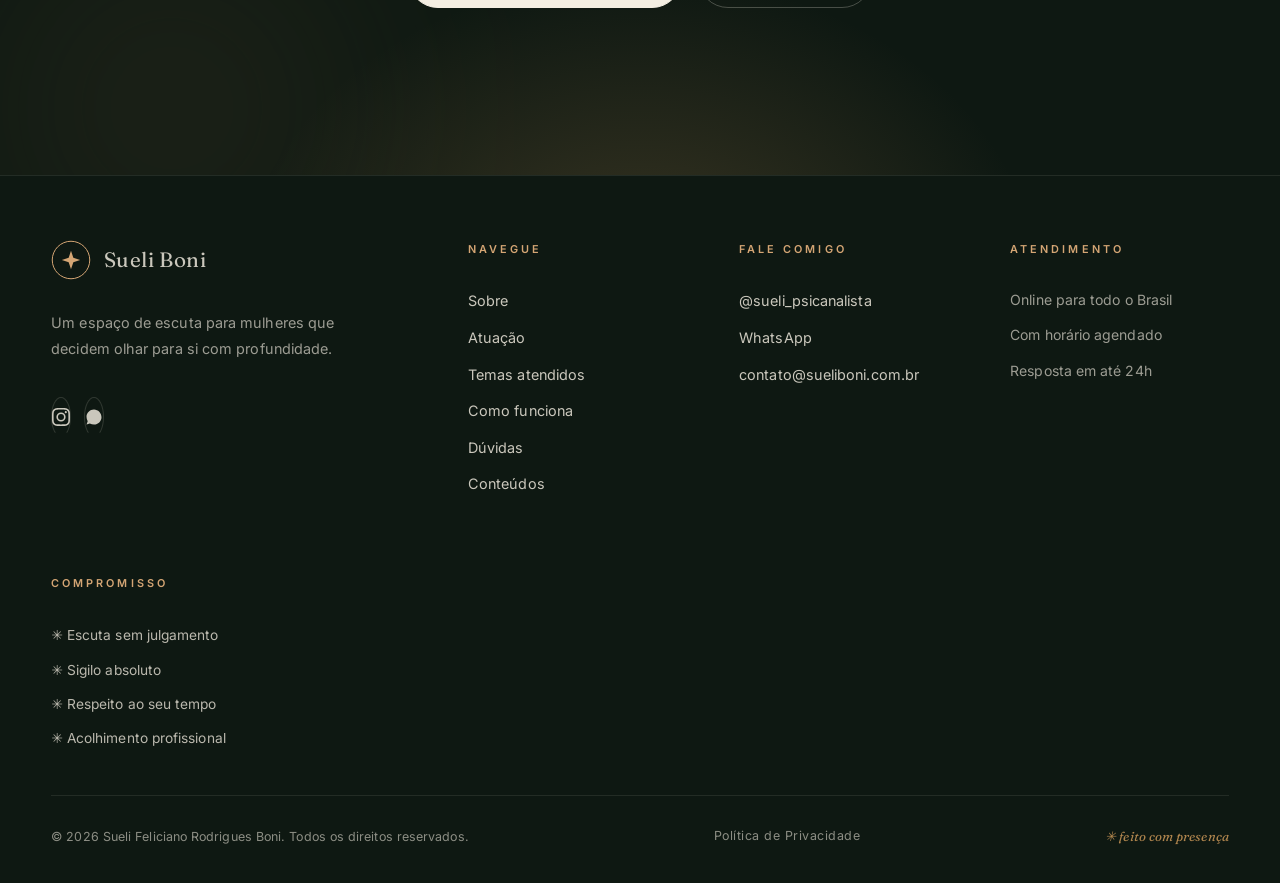
==== commit 7ba216ae: "fix: remover circulos sobre a foto e reposicionar badges flutuantes - Removido SVG dos anéis concênt" ====
--- a/index.html
+++ b/index.html
@@ -260,40 +260,27 @@
           <div class="hero-art" id="heroArt">
             <div class="hero-art__frame">
               <img class="hero-art__img" src="assets/fotos/sueli-hero.jpg" alt="Retrato profissional de Sueli Boni" width="1000" height="1792" fetchpriority="high">
-
-              <svg class="hero-art__rings" viewBox="0 0 400 520" role="presentation" aria-hidden="true">
-                <g class="rings-slow" fill="none" stroke="#D4A574" stroke-width="1">
-                  <circle cx="200" cy="330" r="52"/>
-                  <circle cx="196" cy="338" r="88" opacity=".8"/>
-                  <circle cx="204" cy="322" r="126" opacity=".6"/>
-                  <circle cx="198" cy="334" r="166" opacity=".4"/>
-                  <circle cx="202" cy="328" r="208" opacity=".24"/>
-                </g>
-                <g class="rings-dash" fill="none" stroke="#F4EEE2" stroke-width=".8" opacity=".4">
-                  <circle cx="200" cy="330" r="106" stroke-dasharray="2 7"/>
-                </g>
-              </svg>
-
-              <div class="hero-art__badges">
-                <span class="hero-art__badge hero-art__badge--1">
-                  <span class="hero-art__badge-dot"></span>
-                  Escuta profunda
-                </span>
-                <span class="hero-art__badge hero-art__badge--2">
-                  <span class="hero-art__badge-dot"></span>
-                  Sigilo absoluto
-                </span>
-                <span class="hero-art__badge hero-art__badge--3">
-                  <span class="hero-art__badge-dot"></span>
-                  Online
-                </span>
-              </div>
-
-              <div class="hero-art__sparkles" aria-hidden="true">
-                <span class="sparkle sparkle--1">✦</span>
-                <span class="sparkle sparkle--2">✧</span>
-                <span class="sparkle sparkle--3">✦</span>
-              </div>
+            </div>
+
+            <div class="hero-art__badges">
+              <span class="hero-art__badge hero-art__badge--1">
+                <span class="hero-art__badge-dot"></span>
+                Escuta profunda
+              </span>
+              <span class="hero-art__badge hero-art__badge--2">
+                <span class="hero-art__badge-dot"></span>
+                Sigilo absoluto
+              </span>
+              <span class="hero-art__badge hero-art__badge--3">
+                <span class="hero-art__badge-dot"></span>
+                Online
+              </span>
+            </div>
+
+            <div class="hero-art__sparkles" aria-hidden="true">
+              <span class="sparkle sparkle--1">✦</span>
+              <span class="sparkle sparkle--2">✧</span>
+              <span class="sparkle sparkle--3">✦</span>
             </div>
           </div>
         </figure>
--- a/css/style.css
+++ b/css/style.css
@@ -311,7 +311,7 @@
 }
 
 .display { font-size: clamp(1.95rem, 4.6vw, 3.4rem); }
-.display em { font-style: italic; color: var(--brass); }
+.display em { font-style: italic; color: var(--brass); font-weight: 400; }
 .display--sm { font-size: clamp(1.65rem, 3.6vw, 2.5rem); }
 
 p { color: var(--ink-2); }
@@ -493,7 +493,7 @@
 /* ══════════ HERO ══════════ */
 .hero {
   position: relative;
-  padding-top: calc(80px + clamp(4rem, 9vw, 7rem));
+  padding-top: clamp(1.5rem, 4vw, 3rem);
   padding-bottom: clamp(4rem, 8vw, 7rem);
   overflow: hidden;
   background: linear-gradient(180deg, var(--paper) 0%, var(--paper-2) 100%);
@@ -696,7 +696,7 @@
   width: 100%;
   height: 100%;
   object-fit: cover;
-  object-position: center 35%;
+  object-position: center 25%;
   filter: contrast(1.05) saturate(1.05);
 }
 
@@ -711,29 +711,6 @@
     linear-gradient(180deg, rgba(14, 24, 18, .28) 0%, transparent 26%, transparent 62%, rgba(14, 24, 18, .42) 100%);
 }
 
-.hero-art__rings {
-  position: absolute;
-  inset: 0;
-  width: 100%;
-  height: 100%;
-  z-index: 1;
-  pointer-events: none;
-}
-
-.rings-slow {
-  transform-box: view-box;
-  transform-origin: 200px 330px;
-  animation: spin 90s linear infinite;
-}
-
-.rings-dash {
-  transform-box: view-box;
-  transform-origin: 200px 330px;
-  animation: spin 60s linear infinite reverse;
-}
-
-@keyframes spin { to { transform: rotate(360deg); } }
-
 .hero-art__badges {
   position: absolute;
   inset: 0;
@@ -746,8 +723,7 @@
   display: inline-flex;
   align-items: center;
   gap: .5rem;
-  background: rgba(244, 238, 226, .95);
-  backdrop-filter: blur(12px);
+  background: var(--ivory);
   padding: .55em 1.1em;
   border-radius: 999px;
   font-size: .72rem;
@@ -755,7 +731,7 @@
   letter-spacing: .08em;
   color: var(--pine);
   box-shadow: var(--shadow-md);
-  animation: floatBadge 6s ease-in-out infinite;
+  white-space: nowrap;
 }
 
 .hero-art__badge-dot {
@@ -766,20 +742,23 @@
 }
 
 .hero-art__badge--1 {
-  top: 12%;
-  left: -8%;
+  top: 8%;
+  left: -22%;
+  animation: floatBadge 6s ease-in-out infinite;
   animation-delay: -2s;
 }
 
 .hero-art__badge--2 {
-  top: 45%;
-  right: -10%;
+  top: 48%;
+  right: -28%;
+  animation: floatBadge 6s ease-in-out infinite;
   animation-delay: -4s;
 }
 
 .hero-art__badge--3 {
-  bottom: 18%;
-  left: -6%;
+  bottom: 6%;
+  left: -20%;
+  animation: floatBadge 6s ease-in-out infinite;
   animation-delay: -1s;
 }
 
@@ -1193,7 +1172,7 @@
 }
 
 .quote p em {
-  color: var(--brass-soft);
+  color: #F0D4A0;
   font-weight: 400;
 }
 
@@ -1934,7 +1913,12 @@
   z-index: 2;
 }
 
-.final .display em { font-style: italic; color: var(--brass-soft); }
+.final .display em {
+  font-style: italic;
+  color: #F0D4A0;
+  font-weight: 400;
+  text-shadow: 0 0 40px color-mix(in srgb, var(--brass-soft) 50%, transparent);
+}
 
 .final p:not(.final__star) {
   color: color-mix(in srgb, var(--ivory) 76%, transparent);
@@ -2257,6 +2241,10 @@
 
   .hero__name br { display: none; }
 
+  .hero-art__badge {
+    font-size: .65rem;
+    padding: .5em .9em;
+  }
   .hero-art__badge--1 { left: -4%; }
   .hero-art__badge--2 { right: -4%; }
   .hero-art__badge--3 { left: -2%; }
@@ -2290,7 +2278,7 @@
   }
   .nav.is-open a::after { display: none; }
 
-  .hero { padding-top: calc(70px + 3.4rem); }
+  .hero { padding-top: clamp(1rem, 3vw, 1.6rem); }
   .hero__actions { flex-direction: column; width: 100%; }
   .hero__actions .btn { width: 100%; }
   .hero__scroll { display: none; }
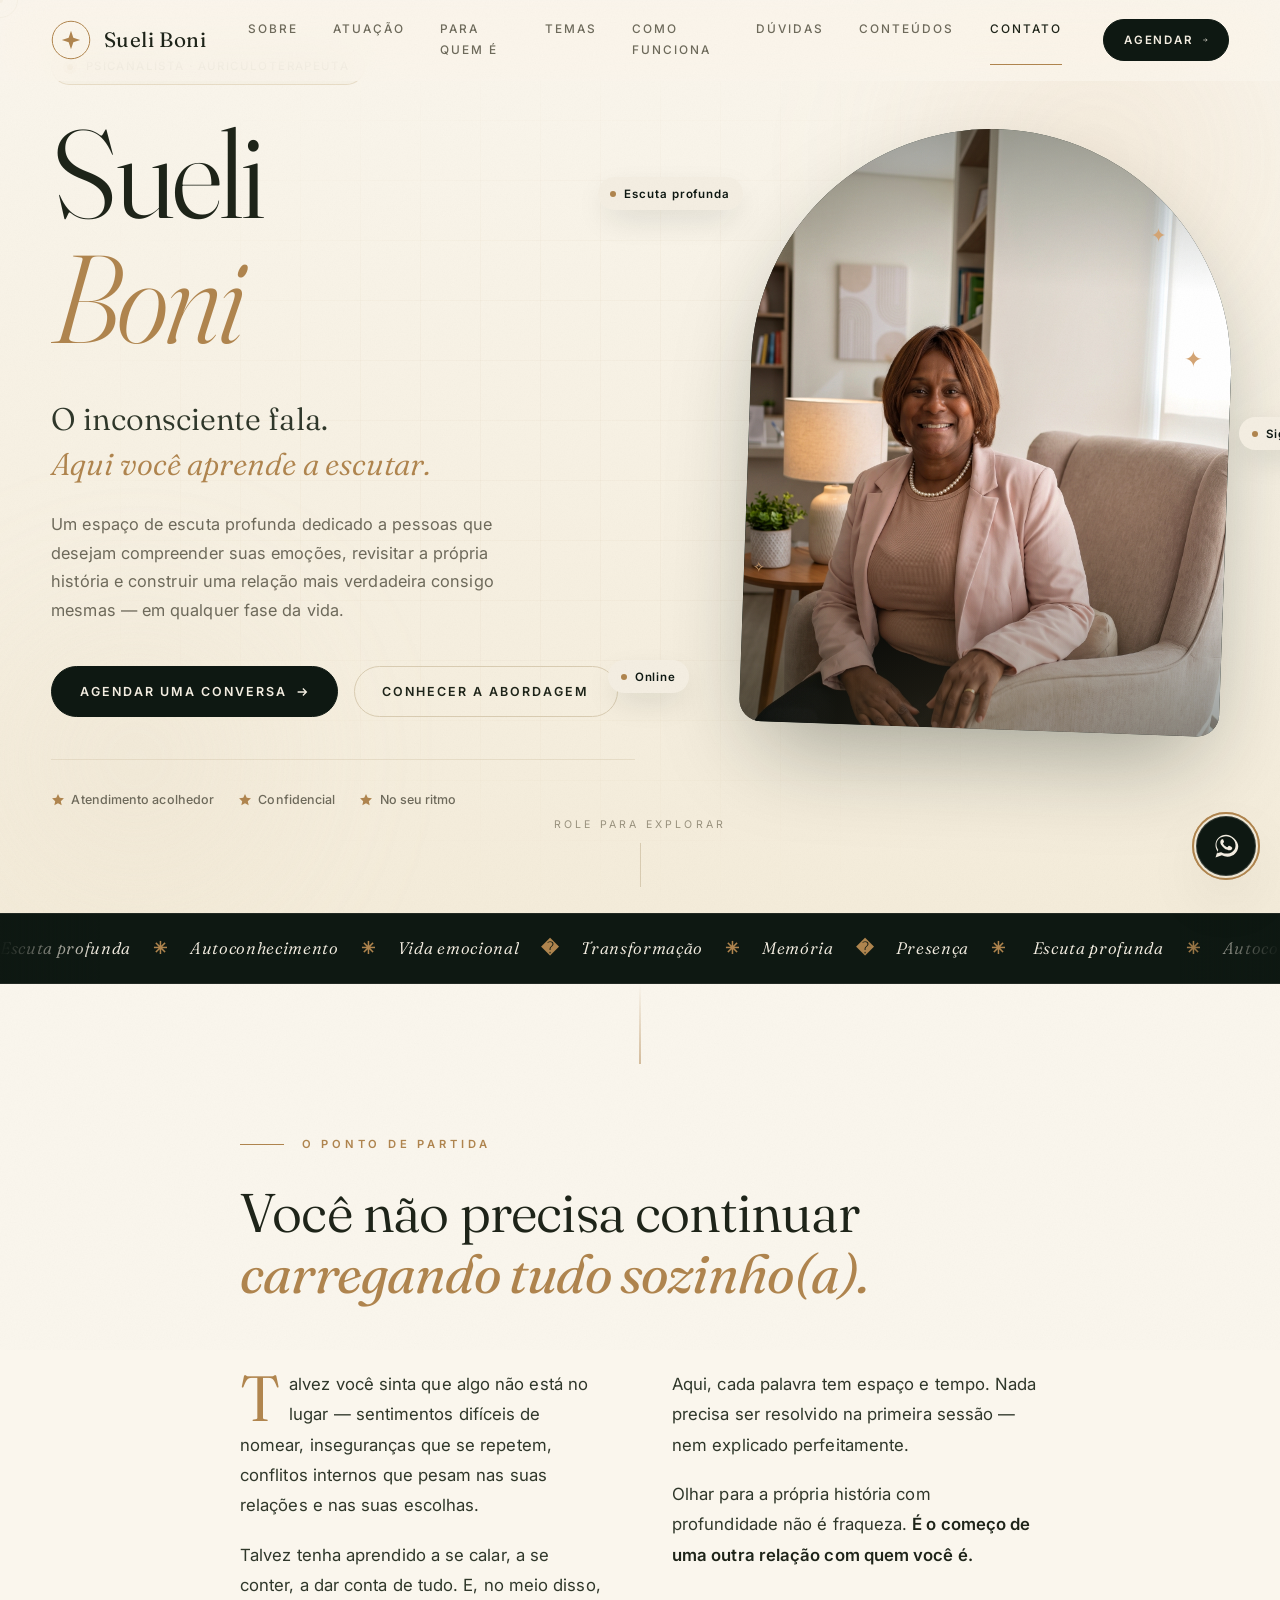
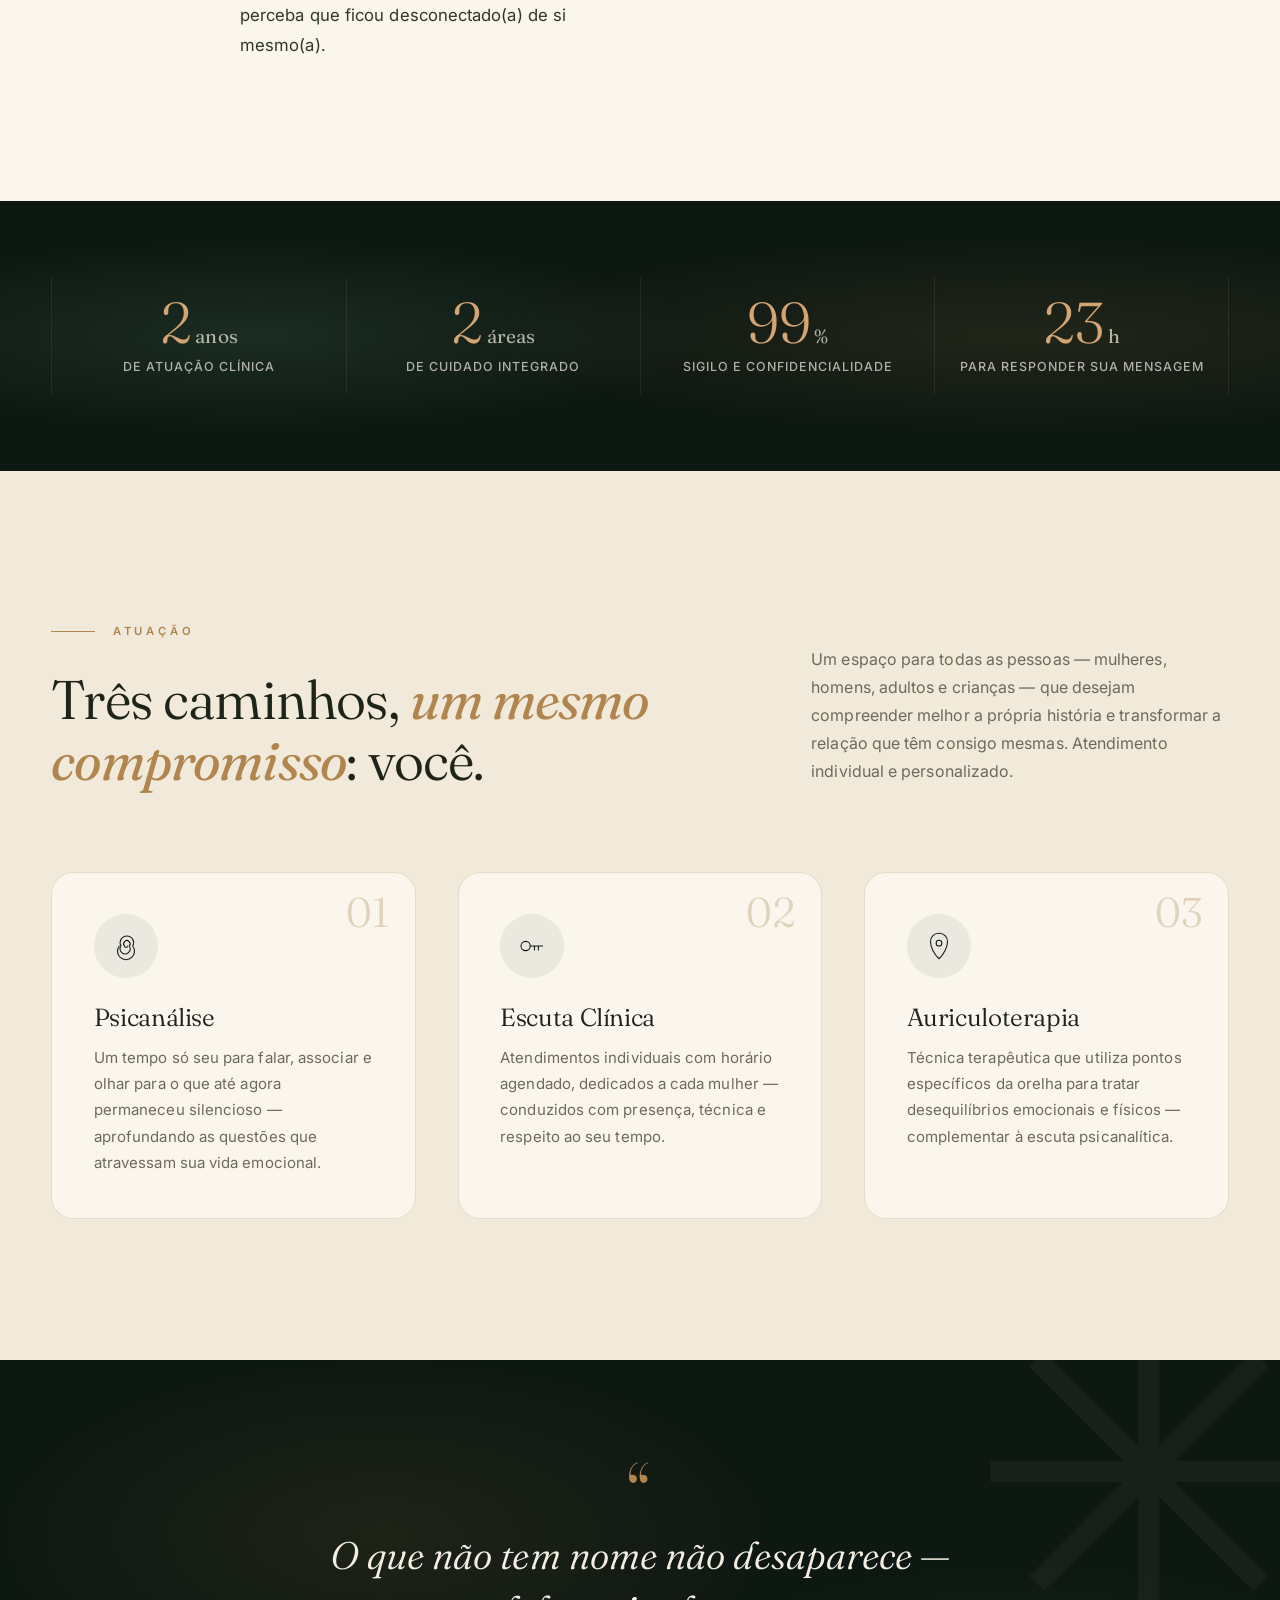
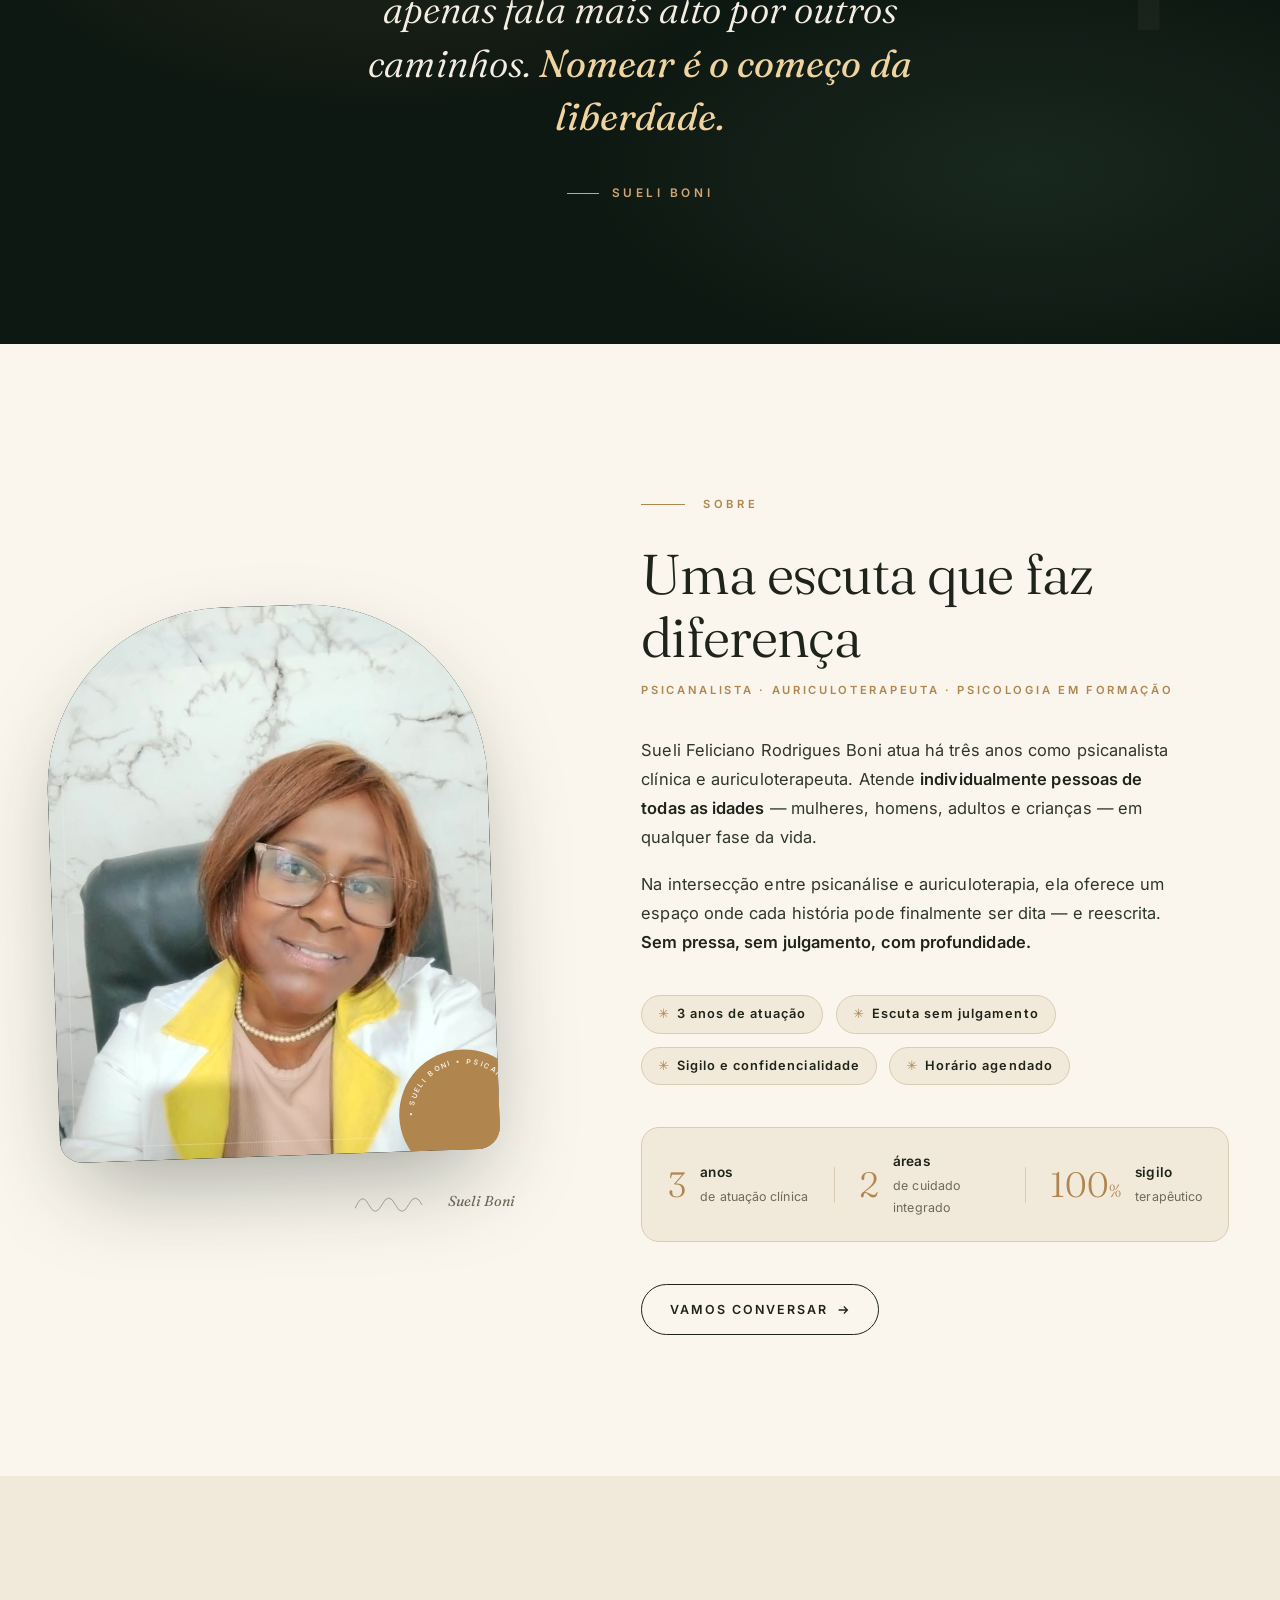
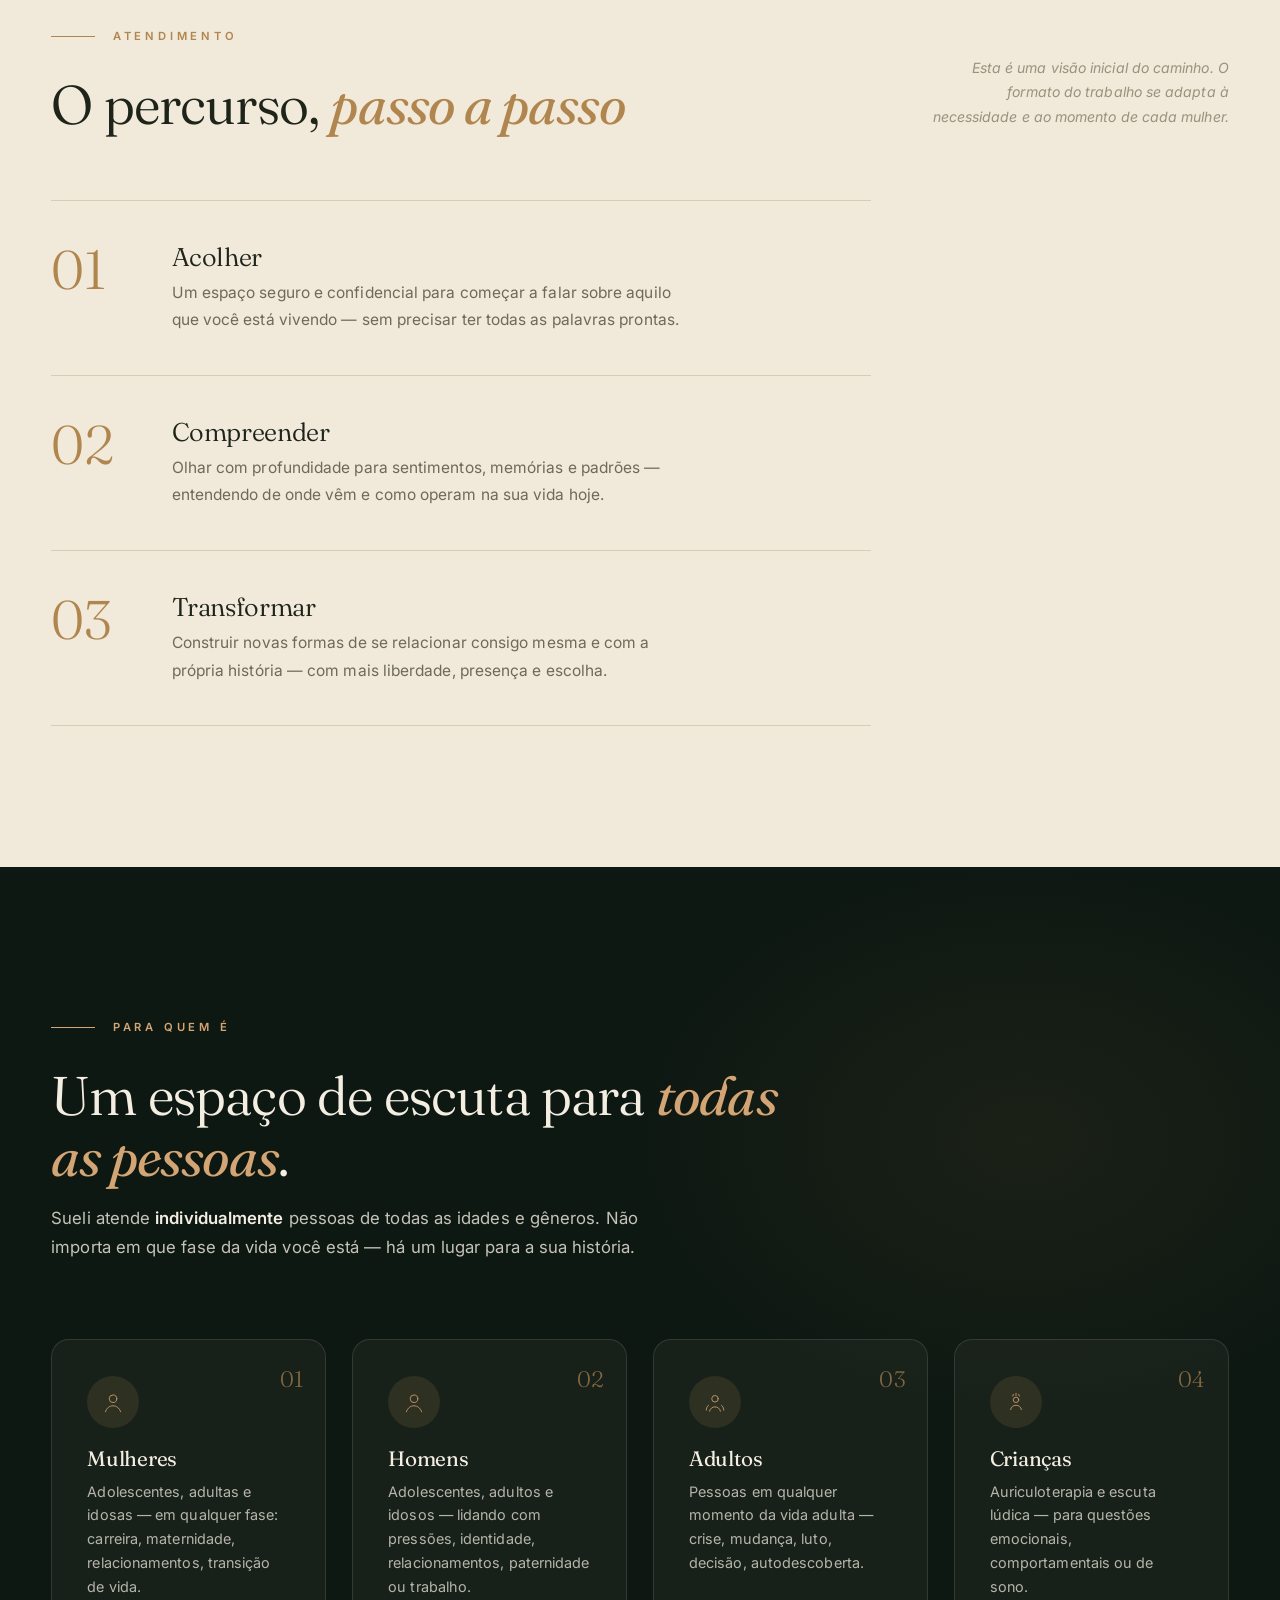
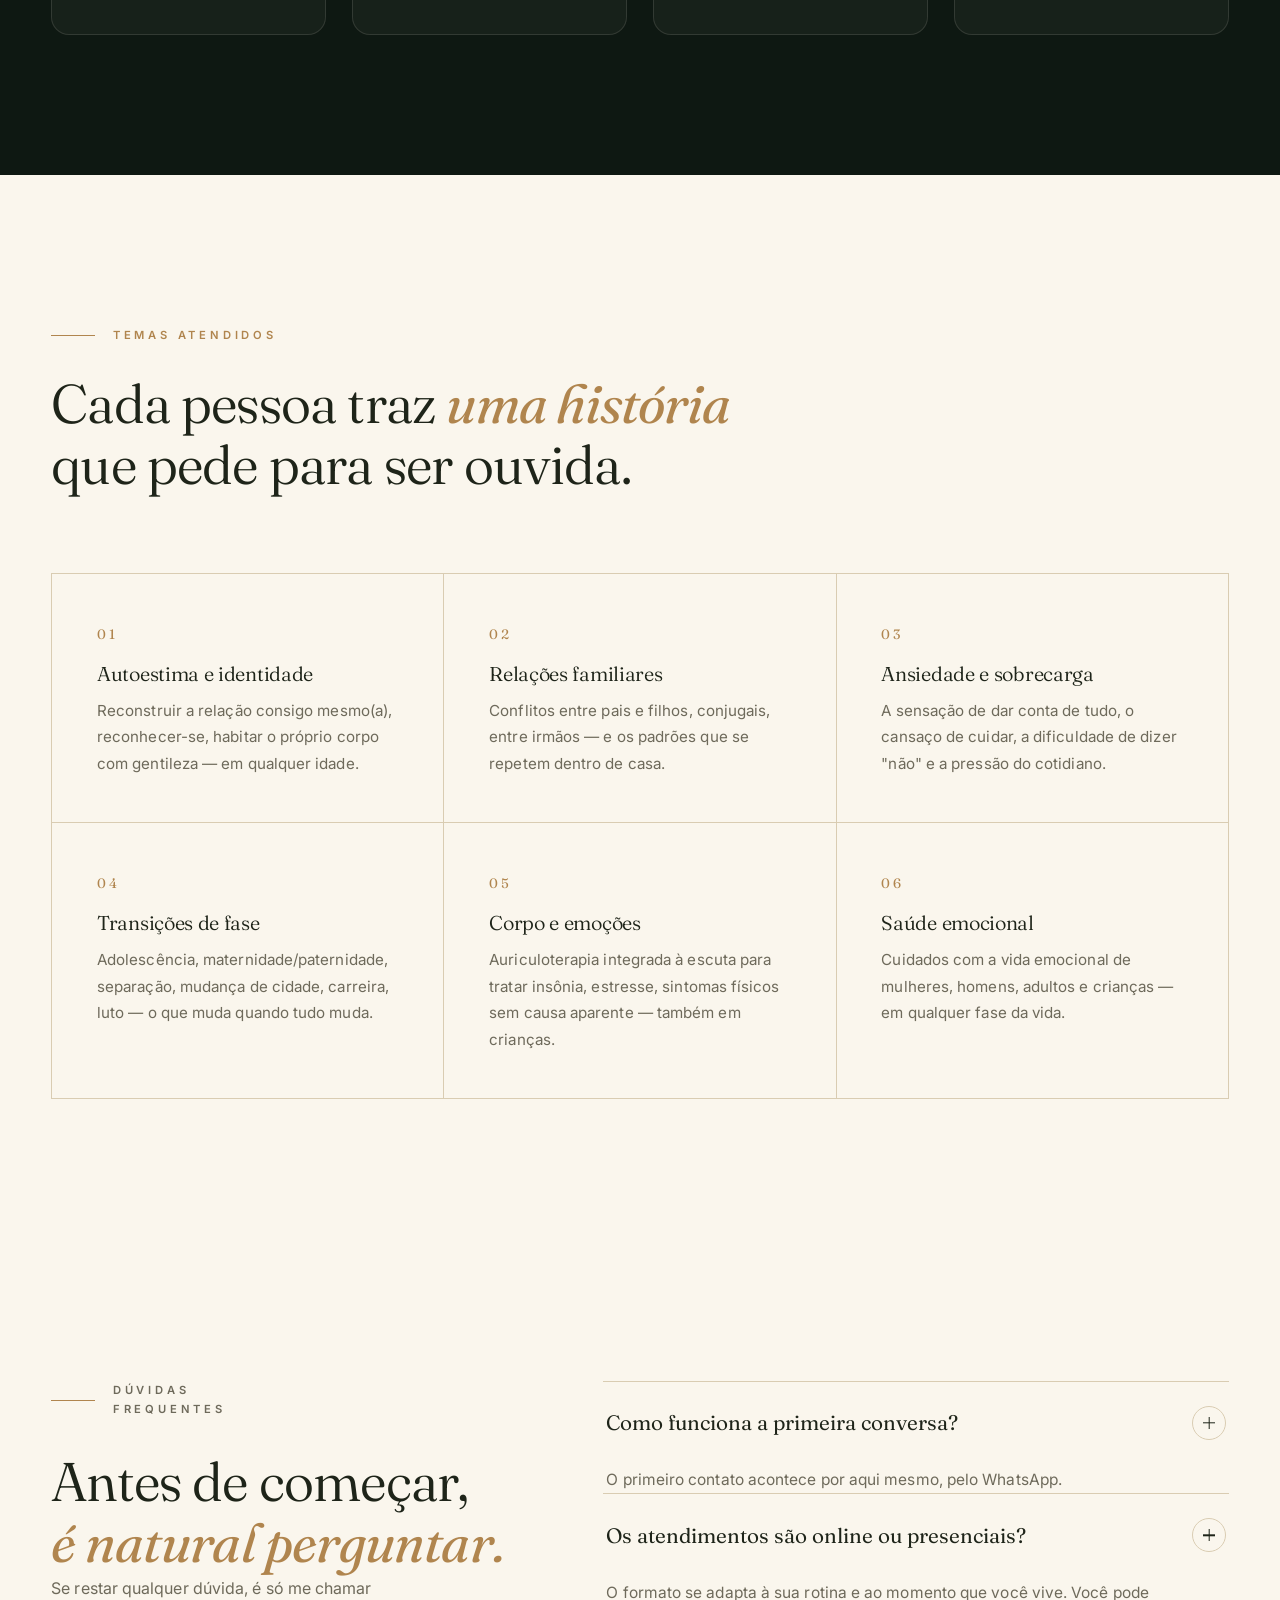
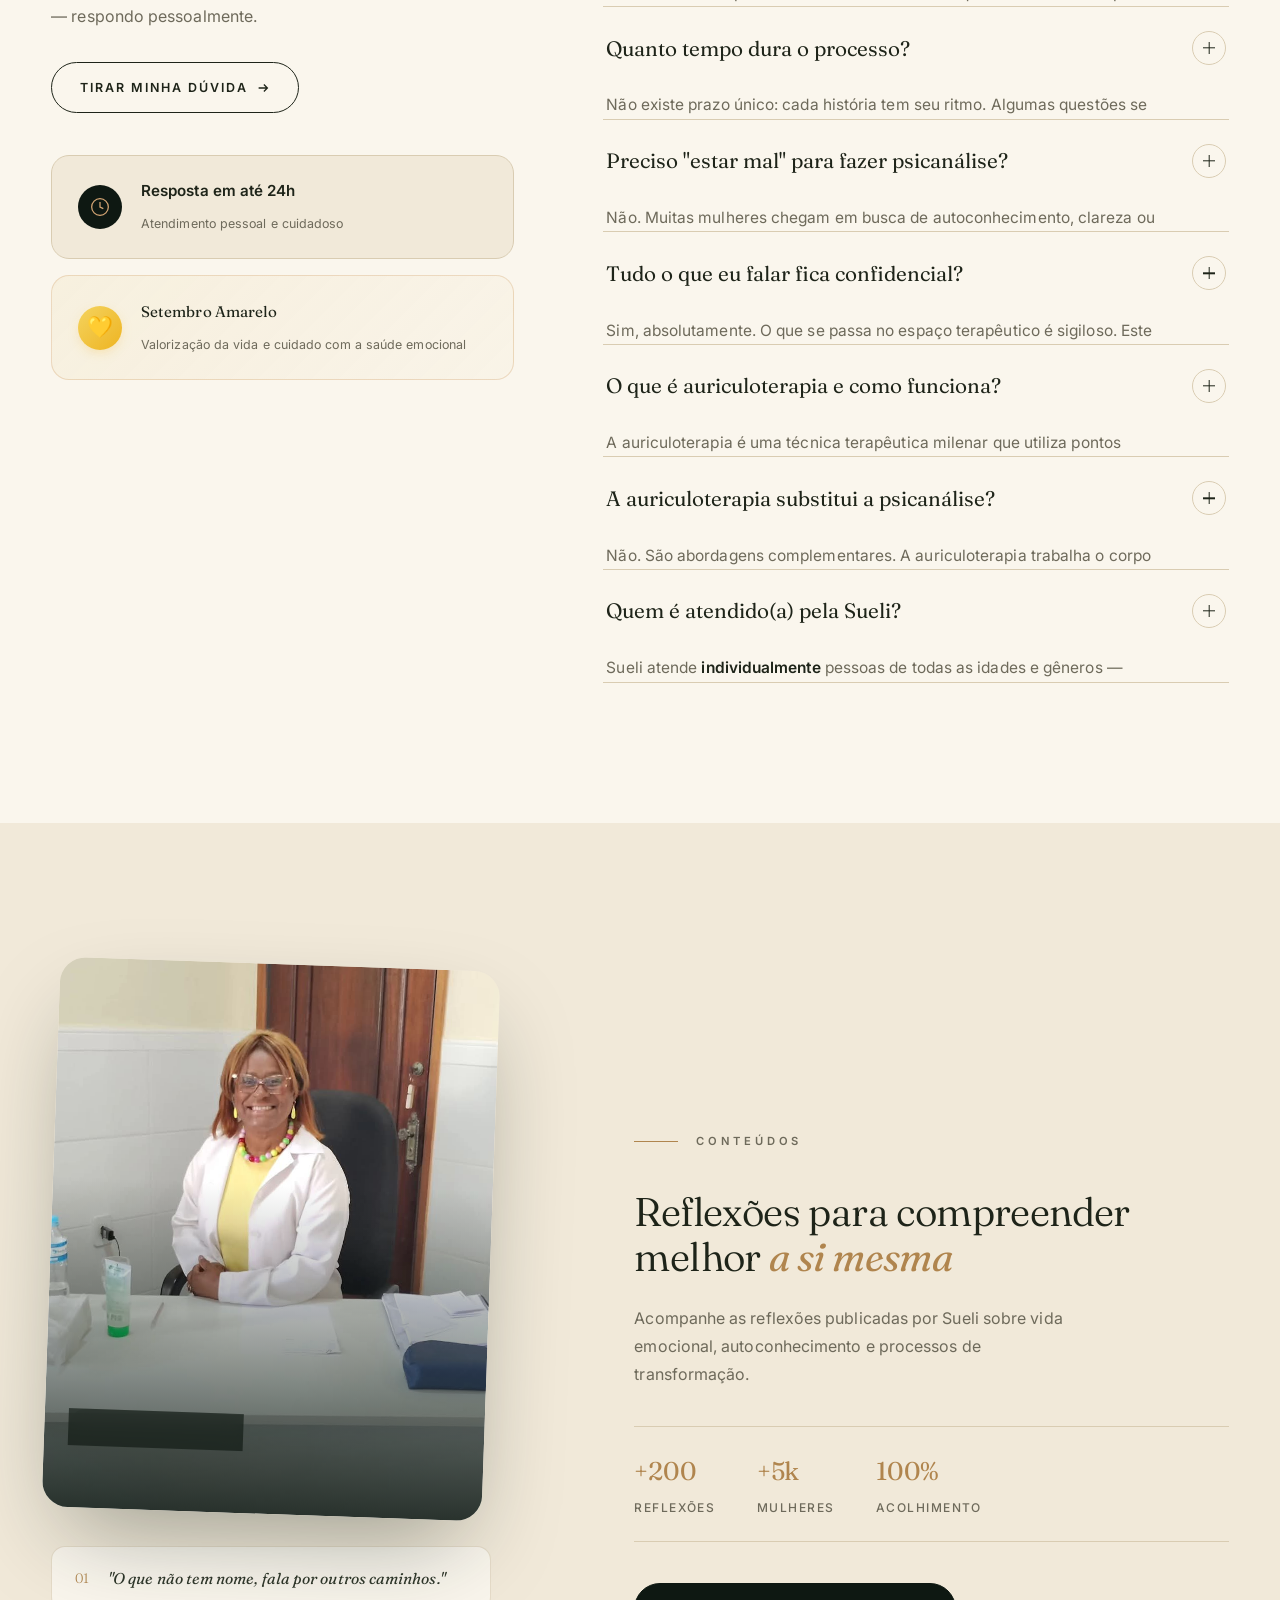
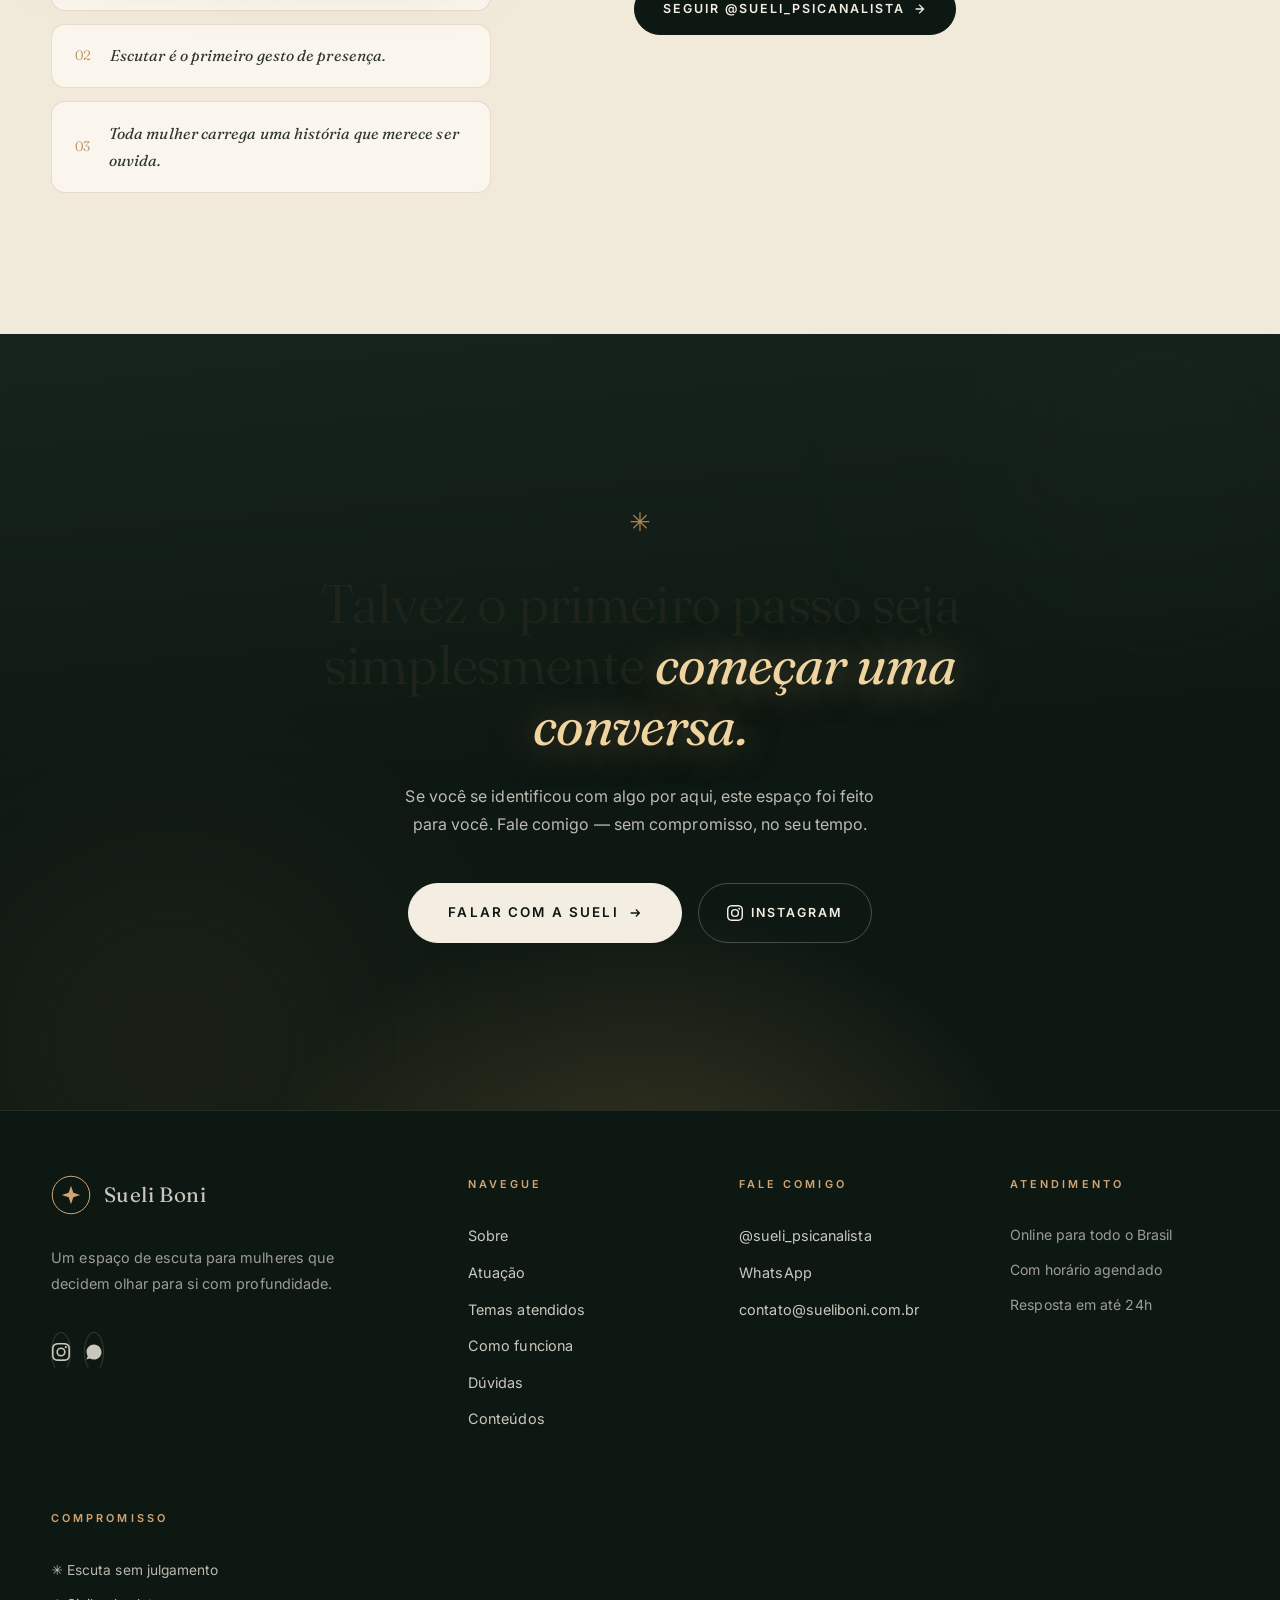
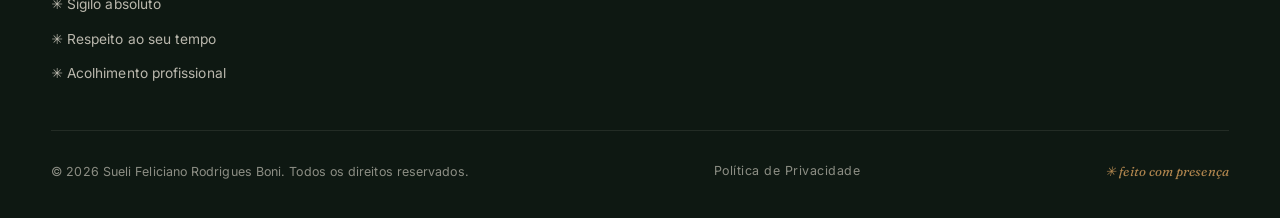
==== commit 3cbf0e93: "feat: novo posicionamento - atende todos os tipos de pessoas ✅ Mudança de público: - Hero: 'pessoas " ====
--- a/index.html
+++ b/index.html
@@ -4,7 +4,7 @@
   <meta charset="UTF-8">
   <meta name="viewport" content="width=device-width, initial-scale=1.0">
   <title>Sueli Boni | Psicanalista · Auriculoterapeuta</title>
-  <meta name="description" content="Sueli Boni — psicanalista clínica, auriculoterapeuta e psicóloga em formação. Três anos de escuta dedicada a mulheres que decidem olhar para si com profundidade e transformar a relação consigo mesmas.">
+  <meta name="description" content="Sueli Boni — psicanalista clínica, auriculoterapeuta e psicóloga em formação. Três anos atendendo individualmente mulheres, homens, adultos e crianças em qualquer fase da vida.">
   <meta name="robots" content="index, follow">
   <meta name="theme-color" content="#0E1812">
   <meta name="author" content="Sueli Boni">
@@ -23,7 +23,7 @@
     "name": "Sueli Feliciano Rodrigues Boni",
     "alternateName": "Sueli Boni",
     "jobTitle": "Psicanalista Clínica e Auriculoterapeuta",
-    "description": "Psicanalista clínica, auriculoterapeuta e psicóloga em formação. Três anos de escuta dedicada a mulheres que decidem olhar para si com profundidade.",
+    "description": "Psicanalista clínica, auriculoterapeuta e psicóloga em formação. Atende individualmente mulheres, homens, adultos e crianças há três anos.",
     "url": "https://sueliboni.com.br",
     "image": "https://sueliboni.com.br/assets/fotos/sueli-hero.jpg",
     "sameAs": [
@@ -33,9 +33,14 @@
       "Psicanálise",
       "Auriculoterapia",
       "Psicologia",
-      "Saúde Mental Feminina",
+      "Saúde Mental",
       "Escuta Terapêutica"
-    ]
+    ],
+    "audience": {
+      "@type": "PeopleAudience",
+      "audienceType": "Mulheres, homens, adultos e crianças",
+      "suggestMinAge": 0
+    }
   }
   </script>
 
@@ -179,6 +184,7 @@
       <nav class="nav" id="nav" aria-label="Navegação principal">
         <a href="#sobre">Sobre</a>
         <a href="#atuacao">Atuação</a>
+        <a href="#publico">Para quem é</a>
         <a href="#topics">Temas</a>
         <a href="#como-funciona">Como funciona</a>
         <a href="#faq">Dúvidas</a>
@@ -227,7 +233,7 @@
           </p>
 
           <p class="hero__desc reveal">
-            Um espaço de escuta profunda dedicado a mulheres que desejam compreender suas emoções, revisitar a própria história e construir uma relação mais verdadeira consigo mesmas.
+            Um espaço de escuta profunda dedicado a pessoas que desejam compreender suas emoções, revisitar a própria história e construir uma relação mais verdadeira consigo mesmas — em qualquer fase da vida.
           </p>
 
           <div class="hero__actions reveal">
@@ -308,12 +314,12 @@
           O ponto de partida
         </p>
         <h2 class="display reveal" id="identify-title">
-          Você não precisa continuar <em>carregando tudo sozinha.</em>
+          Você não precisa continuar <em>carregando tudo sozinho(a).</em>
         </h2>
         <div class="identify__cols">
           <div class="identify__text reveal">
             <p class="dropcap">Talvez você sinta que algo não está no lugar — sentimentos difíceis de nomear, inseguranças que se repetem, conflitos internos que pesam nas suas relações e nas suas escolhas.</p>
-            <p>Talvez tenha aprendido a se calar, a se conter, a dar conta de tudo. E, no meio disso, perceba que ficou desconectada de si mesma.</p>
+            <p>Talvez tenha aprendido a se calar, a se conter, a dar conta de tudo. E, no meio disso, perceba que ficou desconectado(a) de si mesmo(a).</p>
           </div>
           <div class="identify__text reveal reveal--delay">
             <p>Aqui, cada palavra tem espaço e tempo. Nada precisa ser resolvido na primeira sessão — nem explicado perfeitamente.</p>
@@ -358,7 +364,7 @@
             </p>
             <h2 class="display reveal" id="pillars-title">Três caminhos, <em>um mesmo compromisso</em>: você.</h2>
           </div>
-          <p class="pillars__intro reveal">Um espaço para mulheres que desejam compreender melhor a própria história e transformar a relação que têm consigo mesmas — com atendimento com horário marcado.</p>
+          <p class="pillars__intro reveal">Um espaço para todas as pessoas — mulheres, homens, adultos e crianças — que desejam compreender melhor a própria história e transformar a relação que têm consigo mesmas. Atendimento individual e personalizado.</p>
         </div>
 
         <div class="pillars__grid">
@@ -443,7 +449,7 @@
           <p class="about__role reveal">Psicanalista · Auriculoterapeuta · Psicologia em formação</p>
 
           <div class="about__body reveal">
-            <p>Sueli Feliciano Rodrigues Boni atua há três anos como psicanalista clínica e auriculoterapeuta. Sua trajetória é dedicada ao universo feminino: mulheres que funcionam para todos, mas sentem que se perderam de si mesmas.</p>
+            <p>Sueli Feliciano Rodrigues Boni atua há três anos como psicanalista clínica e auriculoterapeuta. Atende <strong>individualmente pessoas de todas as idades</strong> — mulheres, homens, adultos e crianças — em qualquer fase da vida.</p>
             <p>Na intersecção entre psicanálise e auriculoterapia, ela oferece um espaço onde cada história pode finalmente ser dita — e reescrita. <strong>Sem pressa, sem julgamento, com profundidade.</strong></p>
           </div>
 
@@ -532,6 +538,58 @@
       </div>
     </section>
 
+    <!-- ══════════ PARA QUEM É ══════════ -->
+    <section class="publico section" id="publico" aria-labelledby="publico-title">
+      <div class="container">
+        <div class="publico__head">
+          <p class="section-tag reveal">
+            <span class="section-tag__line"></span>
+            Para quem é
+          </p>
+          <h2 class="display reveal" id="publico-title">Um espaço de escuta para <em>todas as pessoas</em>.</h2>
+          <p class="publico__intro reveal">Sueli atende <strong>individualmente</strong> pessoas de todas as idades e gêneros. Não importa em que fase da vida você está — há um lugar para a sua história.</p>
+        </div>
+
+        <div class="publico__grid">
+          <article class="publico-card reveal">
+            <div class="publico-card__icon" aria-hidden="true">
+              <svg viewBox="0 0 48 48" fill="none" stroke="currentColor" stroke-width="1.5" stroke-linecap="round" stroke-linejoin="round"><circle cx="24" cy="18" r="7"/><path d="M10 42c2-7 8-11 14-11s12 4 14 11"/></svg>
+            </div>
+            <h3>Mulheres</h3>
+            <p>Adolescentes, adultas e idosas — em qualquer fase: carreira, maternidade, relacionamentos, transição de vida.</p>
+            <span class="publico-card__num">01</span>
+          </article>
+
+          <article class="publico-card reveal reveal--delay">
+            <div class="publico-card__icon" aria-hidden="true">
+              <svg viewBox="0 0 48 48" fill="none" stroke="currentColor" stroke-width="1.5" stroke-linecap="round" stroke-linejoin="round"><circle cx="24" cy="18" r="7"/><path d="M10 42c2-7 8-11 14-11s12 4 14 11"/></svg>
+            </div>
+            <h3>Homens</h3>
+            <p>Adolescentes, adultos e idosos — lidando com pressões, identidade, relacionamentos, paternidade ou trabalho.</p>
+            <span class="publico-card__num">02</span>
+          </article>
+
+          <article class="publico-card reveal reveal--delay2">
+            <div class="publico-card__icon" aria-hidden="true">
+              <svg viewBox="0 0 48 48" fill="none" stroke="currentColor" stroke-width="1.5" stroke-linecap="round" stroke-linejoin="round"><circle cx="24" cy="18" r="6"/><path d="M12 30c-3 2-4 6-4 9M36 30c3 2 4 6 4 9M14 41c1-5 5-8 10-8s9 3 10 8"/></svg>
+            </div>
+            <h3>Adultos</h3>
+            <p>Pessoas em qualquer momento da vida adulta — crise, mudança, luto, decisão, autodescoberta.</p>
+            <span class="publico-card__num">03</span>
+          </article>
+
+          <article class="publico-card reveal">
+            <div class="publico-card__icon" aria-hidden="true">
+              <svg viewBox="0 0 48 48" fill="none" stroke="currentColor" stroke-width="1.5" stroke-linecap="round" stroke-linejoin="round"><circle cx="24" cy="20" r="5"/><path d="M14 38c1-5 5-8 10-8s9 3 10 8M24 8v4M19 10l-1 3M29 10l1 3"/></svg>
+            </div>
+            <h3>Crianças</h3>
+            <p>Auriculoterapia e escuta lúdica — para questões emocionais, comportamentais ou de sono.</p>
+            <span class="publico-card__num">04</span>
+          </article>
+        </div>
+      </div>
+    </section>
+
     <!-- ══════════ TEMAS ATENDIDOS ══════════ -->
     <section class="topics section" aria-labelledby="topics-title">
       <div class="container">
@@ -540,39 +598,39 @@
             <span class="section-tag__line"></span>
             Temas atendidos
           </p>
-          <h2 class="display reveal" id="topics-title">Cada mulher traz <em>uma história</em> que pede para ser ouvida.</h2>
+          <h2 class="display reveal" id="topics-title">Cada pessoa traz <em>uma história</em> que pede para ser ouvida.</h2>
         </div>
 
         <div class="topics__grid">
           <div class="topic reveal">
             <span class="topic__num">01</span>
             <h3>Autoestima e identidade</h3>
-            <p>Reconstruir a relação consigo mesma, reconhecer-se, habitar o próprio corpo com gentileza.</p>
+            <p>Reconstruir a relação consigo mesmo(a), reconhecer-se, habitar o próprio corpo com gentileza — em qualquer idade.</p>
           </div>
           <div class="topic reveal reveal--delay">
             <span class="topic__num">02</span>
-            <h3>Relações afetivas</h3>
-            <p>Conflitos amorosos, familiares, maternidade, separação — e os padrões que se repetem.</p>
+            <h3>Relações familiares</h3>
+            <p>Conflitos entre pais e filhos, conjugais, entre irmãos — e os padrões que se repetem dentro de casa.</p>
           </div>
           <div class="topic reveal reveal--delay2">
             <span class="topic__num">03</span>
             <h3>Ansiedade e sobrecarga</h3>
-            <p>A sensação de dar conta de tudo, o cansaço de cuidar, a dificuldade de dizer "não".</p>
+            <p>A sensação de dar conta de tudo, o cansaço de cuidar, a dificuldade de dizer "não" e a pressão do cotidiano.</p>
           </div>
           <div class="topic reveal">
             <span class="topic__num">04</span>
             <h3>Transições de fase</h3>
-            <p>Maternidade, separação, mudança de cidade, carreira, luto — o que muda quando tudo muda.</p>
+            <p>Adolescência, maternidade/paternidade, separação, mudança de cidade, carreira, luto — o que muda quando tudo muda.</p>
           </div>
           <div class="topic reveal reveal--delay">
             <span class="topic__num">05</span>
             <h3>Corpo e emoções</h3>
-            <p>Auriculoterapia integrada à escuta para tratar insônia, estresse, sintomas físicos sem causa aparente.</p>
+            <p>Auriculoterapia integrada à escuta para tratar insônia, estresse, sintomas físicos sem causa aparente — também em crianças.</p>
           </div>
           <div class="topic reveal reveal--delay2">
             <span class="topic__num">06</span>
-            <h3>Vida emocional feminina</h3>
-            <p>O que significa ser mulher hoje, em meio às exigências — e o que pede espaço para ser dito.</p>
+            <h3>Saúde emocional</h3>
+            <p>Cuidados com a vida emocional de mulheres, homens, adultos e crianças — em qualquer fase da vida.</p>
           </div>
         </div>
       </div>
@@ -685,11 +743,11 @@
 
           <div class="faq-item reveal">
             <button class="faq-item__q" aria-expanded="false" aria-controls="faq-a8" id="faq-q8">
-              <span>Quais questões a Sueli costuma atender?</span>
+              <span>Quem é atendido(a) pela Sueli?</span>
               <span class="faq-item__icon" aria-hidden="true"></span>
             </button>
             <div class="faq-item__a" id="faq-a8" role="region" aria-labelledby="faq-q8">
-              <p>Autoestima, relações afetivas, maternidade, carreira, ansiedade, transição de fases, luto, separação, identidade feminina e tudo o que pede espaço para ser escutado com profundidade.</p>
+              <p>Sueli atende <strong>individualmente</strong> pessoas de todas as idades e gêneros — mulheres, homens, adultos e crianças. Cada paciente é ouvido(a) de forma única, com escuta clínica e, quando indicado, acompanhamento com auriculoterapia.</p>
             </div>
           </div>
         </div>
--- a/css/style.css
+++ b/css/style.css
@@ -1640,6 +1640,99 @@
 }
 
 .faq-item.is-open .faq-item__a { grid-template-rows: 1fr; }
+
+/* ══════════ PARA QUEM É ══════════ */
+.publico { background: var(--pine); color: var(--ivory); position: relative; overflow: hidden; }
+
+.publico::before {
+  content: "";
+  position: absolute;
+  inset: 0;
+  background: radial-gradient(50% 50% at 80% 30%, color-mix(in srgb, var(--brass) 8%, transparent), transparent 60%);
+  pointer-events: none;
+}
+
+.publico__head {
+  max-width: 760px;
+  margin-bottom: clamp(3rem, 6vw, 5rem);
+  position: relative;
+  z-index: 1;
+}
+
+.publico__head .display { color: var(--ivory); }
+.publico__head .display em { color: var(--brass-soft); }
+.publico__head .section-tag { color: var(--brass-soft); }
+.publico__head .section-tag__line { background: var(--brass-soft); }
+
+.publico__intro {
+  color: color-mix(in srgb, var(--ivory) 80%, transparent);
+  font-size: 1.05rem;
+  max-width: 56ch;
+  margin-top: 1rem;
+}
+
+.publico__intro strong { color: var(--ivory); }
+
+.publico__grid {
+  display: grid;
+  grid-template-columns: repeat(4, 1fr);
+  gap: clamp(1rem, 2vw, 1.6rem);
+  position: relative;
+  z-index: 1;
+}
+
+.publico-card {
+  background: rgba(244, 238, 226, .04);
+  border: 1px solid rgba(244, 238, 226, .12);
+  border-radius: 18px;
+  padding: clamp(1.6rem, 3vw, 2.2rem);
+  position: relative;
+  transition: background .45s var(--ease), border-color .45s var(--ease), transform .45s var(--ease);
+}
+
+.publico-card:hover {
+  background: rgba(244, 238, 226, .08);
+  border-color: var(--brass-soft);
+  transform: translateY(-4px);
+}
+
+.publico-card__icon {
+  width: 52px;
+  height: 52px;
+  border-radius: 50%;
+  background: color-mix(in srgb, var(--brass) 15%, transparent);
+  color: var(--brass-soft);
+  display: grid;
+  place-items: center;
+  margin-bottom: 1.2rem;
+}
+
+.publico-card__icon svg { width: 26px; height: 26px; }
+
+.publico-card h3 {
+  font-size: 1.3rem;
+  color: var(--ivory);
+  margin-bottom: .6rem;
+  font-family: var(--serif);
+  font-weight: 400;
+}
+
+.publico-card p {
+  font-size: .9rem;
+  color: color-mix(in srgb, var(--ivory) 72%, transparent);
+  line-height: 1.65;
+}
+
+.publico-card__num {
+  position: absolute;
+  top: 1.2rem;
+  right: 1.4rem;
+  font-family: var(--serif);
+  font-size: 1.4rem;
+  font-weight: 300;
+  color: var(--brass);
+  opacity: .7;
+}
 
 /* ══════════ TEMAS ATENDIDOS ══════════ */
 .topics { background: var(--paper); position: relative; }
@@ -2221,6 +2314,7 @@
   .ig__grid { grid-template-columns: 1fr; }
 
   .topics__grid { grid-template-columns: 1fr 1fr; }
+  .publico__grid { grid-template-columns: 1fr 1fr; }
 
   .hero__media { order: -1; width: 100%; max-width: 430px; margin-inline: auto; }
   .hero-art__frame { margin-inline: auto; }
@@ -2235,6 +2329,7 @@
   .identify__cols { grid-template-columns: 1fr; }
   .pillars__grid { grid-template-columns: 1fr; max-width: 560px; margin-inline: auto; }
   .topics__grid { grid-template-columns: 1fr; }
+  .publico__grid { grid-template-columns: 1fr; }
   .faq__intro { position: static; }
   .footer__top { grid-template-columns: 1.4fr 1fr 1fr 1fr; gap: 2.2rem; }
   .footer__col--brand { grid-column: 1 / -1; }
